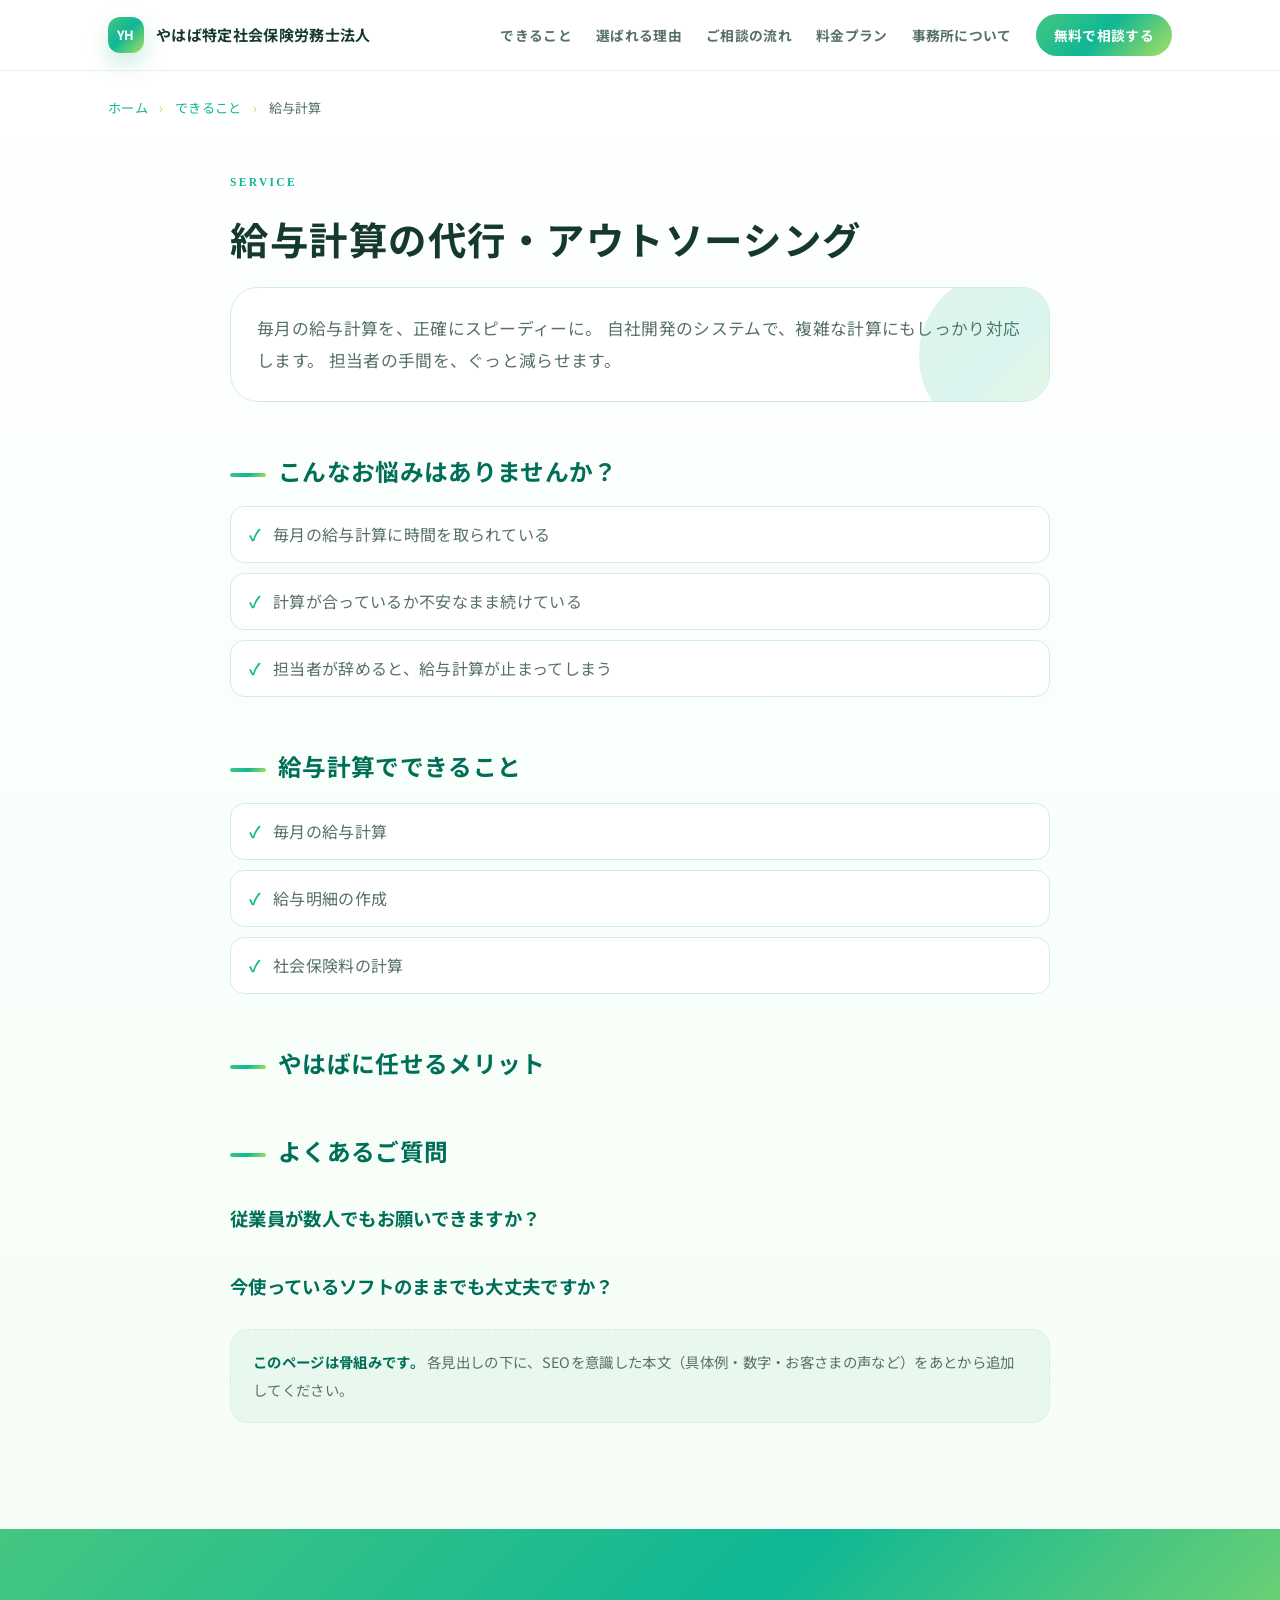
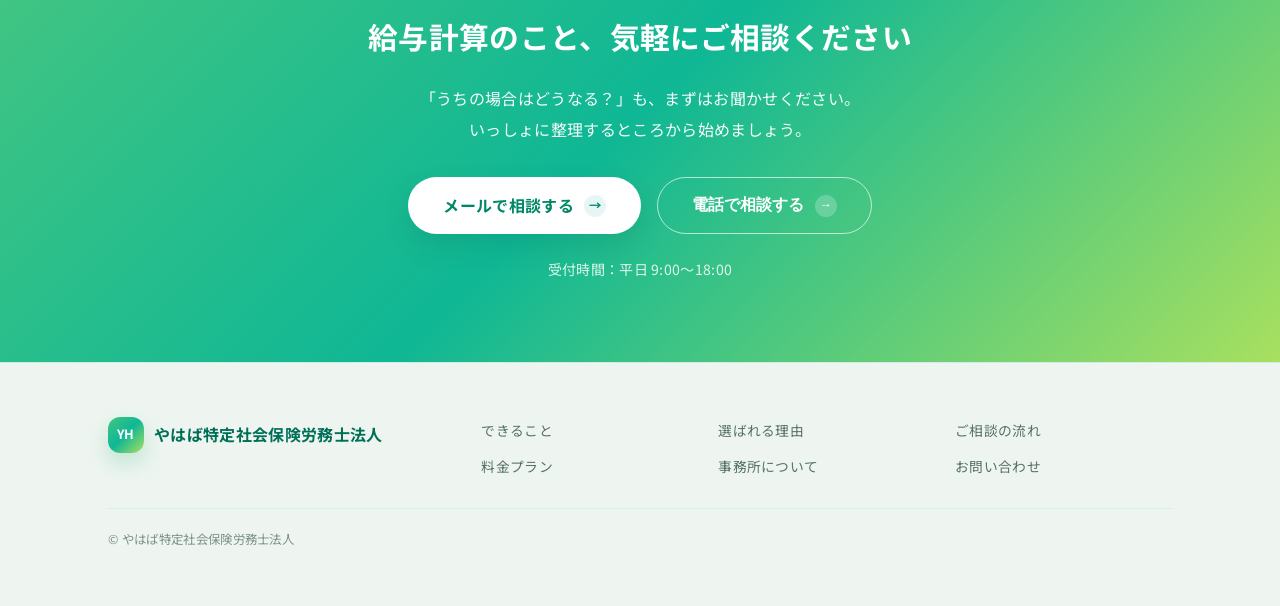
==== payroll.html @ 400c104e "Add files via upload" ====
<!DOCTYPE html>
<html lang="ja">
<head>
<meta charset="UTF-8">
<meta name="viewport" content="width=device-width, initial-scale=1.0">
<title>給与計算の代行・アウトソーシング｜やはば特定社会保険労務士法人</title>
<meta name="description" content="毎月の給与計算を、正確にスピーディーに代行します。自社開発システムで複雑な計算にも対応。岩手県矢巾町の社労士法人が、担当者の負担を軽くします。">
<link rel="preconnect" href="https://fonts.googleapis.com">
<link rel="preconnect" href="https://fonts.gstatic.com" crossorigin>
<link href="https://fonts.googleapis.com/css2?family=Noto+Sans+JP:wght@400;500;700&display=swap" rel="stylesheet">
<link rel="stylesheet" href="style.css">
</head>
<body>

<!-- ヘッダー（共通） -->
<header class="header" id="top">
  <div class="container header__inner">
    <a href="index.html" class="logo">
      <span class="logo__mark">YH</span>
      <span class="logo__text">やはば特定社会保険労務士法人</span>
    </a>
    <nav class="nav" id="nav">
      <a href="index.html#services">できること</a>
      <a href="index.html#reasons">選ばれる理由</a>
      <a href="index.html#flow">ご相談の流れ</a>
      <a href="index.html#plans">料金プラン</a>
      <a href="index.html#about">事務所について</a>
      <a href="index.html#contact" class="nav__cta">無料で相談する</a>
    </nav>
    <button class="nav__toggle" id="navToggle" aria-label="メニューを開く" aria-expanded="false">
      <span></span><span></span><span></span>
    </button>
  </div>
</header>

<main>
  <div class="container">
    <!-- パンくず -->
    <nav class="breadcrumb" aria-label="パンくずリスト">
      <a href="index.html">ホーム</a>
      <span class="breadcrumb__sep" aria-hidden="true">›</span>
      <a href="index.html#services">できること</a>
      <span class="breadcrumb__sep" aria-hidden="true">›</span>
      給与計算
    </nav>

    <!-- 記事本文 -->
    <article class="article">
      <p class="article__eyebrow">Service</p>
      <h1 class="article__title">給与計算の代行・アウトソーシング</h1>
      <p class="article__lead">
        毎月の給与計算を、正確にスピーディーに。
        自社開発のシステムで、複雑な計算にもしっかり対応します。
        担当者の手間を、ぐっと減らせます。
      </p>

      <!-- ▼▼▼ ここから本文（あとで内容を差し替え） ▼▼▼ -->

      <h2>こんなお悩みはありませんか？</h2>
      <ul class="article__list">
        <li>毎月の給与計算に時間を取られている</li>
        <li>計算が合っているか不安なまま続けている</li>
        <li>担当者が辞めると、給与計算が止まってしまう</li>
      </ul>
      <p>
        <!-- 上記の悩みに共感し、解決の方向性を一言で示す文章を入れる -->
      </p>

      <h2>給与計算でできること</h2>
      <p>
        <!-- 提供する具体的な業務内容を、初心者にも伝わる言葉で書く -->
      </p>
      <ul class="article__list">
        <li>毎月の給与計算</li>
        <li>給与明細の作成</li>
        <li>社会保険料の計算</li>
      </ul>

      <h2>やはばに任せるメリット</h2>
      <p>
        <!-- スピード・正確さ・負担軽減など、選ばれる理由を書く -->
      </p>

      <h2>よくあるご質問</h2>
      <h3>従業員が数人でもお願いできますか？</h3>
      <p><!-- 回答を入れる --></p>
      <h3>今使っているソフトのままでも大丈夫ですか？</h3>
      <p><!-- 回答を入れる --></p>

      <p class="placeholder">
        <strong>このページは骨組みです。</strong>
        各見出しの下に、SEOを意識した本文（具体例・数字・お客さまの声など）をあとから追加してください。
      </p>

      <!-- ▲▲▲ ここまで本文 ▲▲▲ -->
    </article>
  </div>

  <!-- お問い合わせ（共通CTA） -->
  <section class="cta" id="contact">
    <div class="container cta__inner">
      <h2 class="cta__title">給与計算のこと、気軽にご相談ください</h2>
      <p class="cta__text">
        「うちの場合はどうなる？」も、まずはお聞かせください。<br>
        いっしょに整理するところから始めましょう。
      </p>
      <div class="cta__actions">
        <a href="mailto:info@example.com" class="btn btn--white btn--lg">メールで相談する</a>
        <button type="button" class="btn btn--outline btn--lg phone-modal-open">電話で相談する</button>
      </div>
      <p class="cta__note">受付時間：平日 9:00〜18:00</p>
    </div>
  </section>
</main>

<!-- フッター（共通） -->
<footer class="footer">
  <div class="container footer__inner">
    <div class="footer__brand">
      <span class="logo__mark">YH</span>
      <span>やはば特定社会保険労務士法人</span>
    </div>
    <nav class="footer__nav">
      <a href="index.html#services">できること</a>
      <a href="index.html#reasons">選ばれる理由</a>
      <a href="index.html#flow">ご相談の流れ</a>
      <a href="index.html#plans">料金プラン</a>
      <a href="index.html#about">事務所について</a>
      <a href="index.html#contact">お問い合わせ</a>
    </nav>
    <p class="footer__copy">&copy; やはば特定社会保険労務士法人</p>
  </div>
</footer>


<!-- 電話番号ポップアップ -->
<div class="phone-modal" id="phoneModal" aria-hidden="true">
  <div class="phone-modal__overlay" data-phone-close></div>
  <div class="phone-modal__dialog" role="dialog" aria-modal="true" aria-labelledby="phoneModalTitle">
    <button type="button" class="phone-modal__close" aria-label="閉じる" data-phone-close>×</button>
    <p class="phone-modal__eyebrow">お電話でのご相談</p>
    <h2 class="phone-modal__title" id="phoneModalTitle">やはば特定社会保険労務士法人</h2>
    <a class="phone-modal__number" href="tel:0196133228">019-613-3228</a>
    <p class="phone-modal__note">スマートフォンでは番号をタップすると発信できます。<br>受付時間：平日 9:00〜18:00</p>
  </div>
</div>

<script src="script.js"></script>
</body>
</html>
---- style.css ----
/* ===== ブランド変数：JTI風の余白・透明感・グリーン基調 ===== */
:root{
  --bg:#fbefb; /* 明るい白緑 */
  --paper:#ffffff;
  --main:#12a96f; /* 添付ロゴ寄せ：明るいグリーン */
  --main-dark:#087a59; /* 暗くなりすぎない深緑 */
  --main-soft:#e9f8ef;
  --accent:#8fd66a; /* 黄みのあるライム寄り */
  --accent-2:#caecc2;
  --sub:#f2fbf1;
  --line:#d9efdf;
  --text:#16392f;
  --text-sub:#567166;
  --white:#ffffff;
  --radius:18px;
  --radius-lg:26px;
  --shadow:0 18px 50px rgba(18,169,111,.13);
  --maxw:1120px;
}

*{box-sizing:border-box;}
html{scroll-behavior:smooth;}
body{
  margin:0;
  font-family:"Noto Sans JP",-apple-system,BlinkMacSystemFont,"Segoe UI",sans-serif;
  color:var(--text);
  background:var(--bg);
  line-height:1.95;
  letter-spacing:.02em;
  -webkit-font-smoothing:antialiased;
}
img{max-width:100%;display:block;}
a{color:inherit;text-decoration:none;}
h1,h2,h3,p,dl,dd{margin:0;}
ul,ol{margin:0;padding:0;list-style:none;}

.container{width:100%;max-width:var(--maxw);margin-inline:auto;padding-inline:28px;}

/* ===== ボタン ===== */
.btn{
  display:inline-flex;align-items:center;justify-content:center;gap:.65em;
  padding:13px 26px;border-radius:999px;font-weight:700;font-size:.95rem;
  transition:transform .18s ease, box-shadow .2s ease, background .2s ease, border-color .2s ease;
  white-space:nowrap;line-height:1.4;
}
.btn--lg{padding:16px 34px;font-size:1rem;}
.btn--primary{background:linear-gradient(135deg,#62c56f 0%,#12a96f 52%,#8fd66a 100%);color:var(--white);box-shadow:0 12px 28px rgba(18,169,111,.24);}
.btn--primary:hover{background:linear-gradient(135deg,#52bc68 0%,#0b9864 58%,#7ccb5c 100%);transform:translateY(-2px);}
.btn--ghost{background:var(--white);color:var(--main);border:1px solid var(--line);}
.btn--ghost:hover{background:var(--main-soft);border-color:var(--accent-2);}
.btn--outline{background:transparent;color:var(--white);border:1px solid rgba(255,255,255,.65);}
.btn--outline:hover{background:rgba(255,255,255,.13);}
.btn::after{content:"→";display:grid;place-items:center;flex:none;width:22px;height:22px;border-radius:50%;font-size:.78rem;line-height:1;transition:transform .2s ease;}
.btn--primary::after{background:var(--white);color:var(--main);}
.btn--ghost::after{background:var(--main-soft);color:var(--main);}
.btn--outline::after{background:rgba(255,255,255,.22);color:var(--white);}
.btn:hover::after{transform:translateX(3px);}

/* ===== ヘッダー ===== */
.header{position:sticky;top:0;z-index:50;background:rgba(251,254,251,.84);backdrop-filter:blur(16px);border-bottom:1px solid rgba(0,122,77,.09);transition:background .3s ease, box-shadow .3s ease;}
.header.is-scrolled{background:rgba(251,254,251,.97);box-shadow:0 8px 28px rgba(18,169,111,.09);}
.header__inner{display:flex;align-items:center;justify-content:space-between;height:70px;}
.logo{display:flex;align-items:center;gap:12px;font-weight:700;min-width:0;}
.logo__mark{display:grid;place-items:center;width:36px;height:36px;border-radius:12px;background:linear-gradient(135deg,#6cc56f 0%,#12a96f 55%,#8fd66a 100%);color:var(--white);font-size:.8rem;letter-spacing:.06em;box-shadow:0 10px 22px rgba(18,169,111,.22);}
.logo__text{font-size:.94rem;white-space:nowrap;}
.nav{display:flex;align-items:center;gap:24px;}
.nav a{font-size:.86rem;font-weight:700;color:var(--text-sub);transition:color .2s;}
.nav a:hover{color:var(--main);}
.nav__cta{background:linear-gradient(135deg,#62c56f 0%,#12a96f 58%,#8fd66a 100%);color:var(--white)!important;padding:8px 18px;border-radius:999px;}
.nav__toggle{display:none;flex-direction:column;gap:5px;background:none;border:none;cursor:pointer;padding:8px;}
.nav__toggle span{display:block;width:24px;height:2px;background:var(--main);transition:.3s;}

/* ===== ヒーロー：写真カード＋大きな余白 ===== */
.hero{position:relative;overflow:hidden;background:linear-gradient(180deg,#fbfffb 0%,#f3fbf2 100%);padding:54px 0 88px;}
.hero::before{content:"";position:absolute;inset:auto -10% 26px -10%;height:170px;background:var(--white);transform:rotate(-3deg);transform-origin:center;z-index:0;}
.hero::after{content:"";position:absolute;right:-120px;top:70px;width:420px;height:420px;border-radius:50%;background:radial-gradient(circle,rgba(143,214,106,.24),rgba(18,169,111,.06) 55%,transparent 72%);pointer-events:none;}
.hero__curve{position:absolute;inset:0;width:100%;height:100%;z-index:1;opacity:.85;pointer-events:none;}
.hero__inner{position:relative;z-index:2;display:grid;grid-template-columns:.88fr 1.12fr;gap:54px;align-items:center;}
.hero__body{padding-top:10px;}
.hero__lead{display:inline-flex;align-items:center;gap:10px;color:var(--main);font-weight:700;font-size:.86rem;letter-spacing:.08em;margin-bottom:18px;}
.hero__lead::before{content:"";width:34px;height:1px;background:var(--accent);}
.hero__title{font-size:clamp(2rem,4vw,3.35rem);font-weight:700;line-height:1.35;letter-spacing:.03em;margin-bottom:24px;color:var(--text);}
.hero__text{color:var(--text-sub);font-size:1.02rem;margin-bottom:30px;}
.hero__actions{display:flex;flex-wrap:wrap;gap:14px;margin-bottom:24px;}
.hero__points{display:flex;flex-wrap:wrap;gap:10px 18px;}
.hero__points li{position:relative;padding:7px 12px 7px 32px;border:1px solid var(--line);border-radius:999px;background:rgba(255,255,255,.72);font-size:.84rem;color:var(--text-sub);}
.hero__points li::before{content:"✓";position:absolute;left:13px;color:var(--main);font-weight:700;}
.hero__visual{position:relative;min-height:455px;}
.hero__photo{position:absolute;overflow:hidden;background:var(--sub);box-shadow:var(--shadow);border:1px solid rgba(255,255,255,.8);}
.hero__photo img{width:100%;height:100%;object-fit:cover;filter:saturate(1.08) contrast(1.01) brightness(1.04);}
.hero__photo--large{left:0;top:0;width:69%;height:305px;border-radius:28px;}
.hero__photo--small{right:0;top:34px;width:38%;height:245px;border-radius:18px;}
.hero__photo--thin{right:8%;bottom:0;width:58%;height:160px;border-radius:18px;}
.hero__bigword{position:absolute;left:14%;bottom:92px;color:var(--main);font-size:clamp(2.2rem,5vw,4.8rem);font-weight:500;letter-spacing:.14em;opacity:.78;line-height:1;}

/* ===== 帯 ===== */
.band{background:var(--white);padding:46px 0;text-align:left;border-top:1px solid var(--line);border-bottom:1px solid var(--line);}
.band__text{max-width:820px;margin-inline:auto;color:var(--main-dark);font-size:1.16rem;font-weight:700;line-height:2.05;}

/* ===== セクション共通 ===== */
.section{padding:86px 0;background:var(--bg);}
.section--alt{background:var(--sub);}
.section__head{max-width:760px;margin:0 0 46px;}
.section__head{text-align:left;}
.section__eyebrow{display:block;color:var(--main);font-weight:700;font-size:.72rem;letter-spacing:.2em;text-transform:uppercase;margin-bottom:9px;font-family:Georgia,serif;}
.section__eyebrow::before{content:none;}
.section__title{font-size:clamp(1.65rem,2.8vw,2.35rem);font-weight:700;line-height:1.45;letter-spacing:.04em;margin-bottom:12px;}
.section__desc{color:var(--text-sub);}

/* ===== カード ===== */
.cards{display:grid;grid-template-columns:repeat(3,1fr);gap:24px;}
.card{position:relative;display:flex;flex-direction:column;min-height:330px;background:var(--white);border-radius:var(--radius);padding:30px 26px 28px;box-shadow:none;border:1px solid var(--line);overflow:hidden;transition:transform .2s ease, box-shadow .2s ease, border-color .2s ease;}
.card::before{content:"";position:absolute;left:0;right:0;top:0;height:7px;background:linear-gradient(90deg,#12a96f 0%,#62c56f 55%,#8fd66a 100%);}
.card:hover{transform:translateY(-6px);box-shadow:var(--shadow);border-color:var(--accent-2);}
.card__ico{display:grid;place-items:center;width:54px;height:54px;background:var(--main-soft);border-radius:16px;font-size:1.55rem;margin-bottom:20px;}
.card__title{font-size:1.22rem;font-weight:700;margin-bottom:12px;color:var(--main-dark);}
.card__text{color:var(--text-sub);font-size:.94rem;line-height:1.9;}
.card__more{display:inline-flex;align-items:center;gap:.35em;margin-top:auto;padding-top:22px;color:var(--main);font-weight:700;font-size:.9rem;}
.card:hover .card__more{gap:.7em;}

/* ===== 選ばれる理由 ===== */
.reasons{display:grid;grid-template-columns:repeat(3,1fr);gap:18px;}
.reason{position:relative;background:var(--white);border-radius:16px;padding:28px 24px;border:1px solid var(--line);transition:background .25s ease, color .25s ease, transform .2s ease;}
.reason:hover{background:var(--main);transform:translateY(-5px);}
.reason__num{display:block;color:var(--accent);font-weight:700;font-size:.82rem;letter-spacing:.16em;margin-bottom:14px;}
.reason__title{font-size:1.12rem;font-weight:700;margin-bottom:10px;color:var(--main-dark);}
.reason__text{color:var(--text-sub);font-size:.92rem;line-height:1.85;}
.reason:hover .reason__num,.reason:hover .reason__title{color:var(--white);}
.reason:hover .reason__text{color:rgba(255,255,255,.92);}

/* ===== 流れ ===== */
.flow{display:grid;grid-template-columns:repeat(3,1fr);gap:22px;counter-reset:step;}
.flow__step{position:relative;background:var(--white);border-radius:var(--radius);padding:34px 26px 30px;border:1px solid var(--line);}
.flow__step:not(:last-child)::after{content:"";position:absolute;right:-16px;top:50%;width:28px;height:1px;background:var(--accent-2);}
.flow__num{display:grid;place-items:center;width:46px;height:46px;margin:0 0 18px;background:linear-gradient(135deg,#62c56f 0%,#12a96f 58%,#8fd66a 100%);color:var(--white);border-radius:50%;font-size:1.15rem;font-weight:700;}
.flow__title{font-size:1.12rem;font-weight:700;margin-bottom:10px;}
.flow__text{color:var(--text-sub);font-size:.92rem;}

/* ===== 料金 ===== */
.plans{display:grid;grid-template-columns:repeat(3,1fr);gap:24px;align-items:stretch;}
.plan{position:relative;display:flex;flex-direction:column;background:var(--white);border-radius:var(--radius-lg);padding:34px 28px;border:1px solid var(--line);box-shadow:none;}
.plan--featured{border:2px solid var(--main);box-shadow:var(--shadow);}
.plan__badge{position:absolute;top:18px;right:22px;background:linear-gradient(135deg,#62c56f 0%,#12a96f 58%,#8fd66a 100%);color:var(--white);font-size:.78rem;font-weight:700;padding:4px 14px;border-radius:999px;}
.plan__name{font-size:1.22rem;font-weight:700;color:var(--main-dark);margin-bottom:8px;padding-right:54px;}
.plan__for{color:var(--text-sub);font-size:.88rem;margin-bottom:18px;min-height:2.8em;}
.plan__price{font-size:1.42rem;font-weight:700;color:var(--main);padding-bottom:18px;margin-bottom:18px;border-bottom:1px solid var(--line);}
.plan__from{font-size:.84rem;font-weight:500;color:var(--text-sub);margin-right:8px;}
.plan__list{display:flex;flex-direction:column;gap:9px;margin-bottom:26px;flex-grow:1;}
.plan__list li{position:relative;padding-left:24px;font-size:.92rem;color:var(--text-sub);}
.plan__list li::before{content:"✓";position:absolute;left:0;top:0;color:var(--main);font-weight:700;}
.plan__btn{width:100%;}
.plans__note{text-align:left;color:var(--text-sub);font-size:.88rem;margin-top:28px;}

/* ===== About ===== */
.about{display:grid;grid-template-columns:.92fr 1.08fr;gap:50px;align-items:start;}
.about__text{color:var(--text-sub);margin-bottom:18px;}
.about .section__title{text-align:left;margin-top:6px;}
.info{background:var(--white);border-radius:var(--radius-lg);padding:10px 28px;border:1px solid var(--line);}
.info__row{display:flex;gap:18px;padding:17px 0;border-bottom:1px solid var(--line);}
.info__row:last-child{border-bottom:none;}
.info__row dt{flex:0 0 92px;font-weight:700;color:var(--main-dark);font-size:.9rem;}
.info__row dd{color:var(--text-sub);font-size:.93rem;}
.office-gallery{position:relative;margin-top:52px;width:100%;aspect-ratio:16/6;border-radius:var(--radius-lg);overflow:hidden;border:1px solid var(--line);box-shadow:var(--shadow);background:var(--sub);}
.office-gallery__slide{position:absolute;inset:0;margin:0;opacity:0;animation:officeFade 18s infinite;}
.office-gallery__slide img{width:100%;height:100%;object-fit:cover;display:block;}
.office-gallery__slide:nth-child(1){animation-delay:0s;}
.office-gallery__slide:nth-child(2){animation-delay:6s;}
.office-gallery__slide:nth-child(3){animation-delay:12s;}
@keyframes officeFade{0%{opacity:0;}4%{opacity:1;}30%{opacity:1;}36%{opacity:0;}100%{opacity:0;}}
.office-gallery__note{position:absolute;right:14px;bottom:12px;z-index:2;background:rgba(24,53,42,.55);color:#fff;font-size:.75rem;padding:5px 12px;border-radius:999px;}
@media (prefers-reduced-motion: reduce){.office-gallery__slide{animation:none;}.office-gallery__slide:nth-child(1){opacity:1;}}

/* ===== 代表挨拶 ===== */
.greeting{display:grid;grid-template-columns:280px 1fr;gap:48px;align-items:start;}
.greeting__person{text-align:center;background:var(--white);border-radius:var(--radius-lg);padding:34px 24px;border:1px solid var(--line);position:sticky;top:96px;}
.greeting__photo{display:grid;place-items:center;width:120px;height:120px;margin:0 auto 18px;border-radius:50%;background:var(--main-soft);color:var(--main);font-weight:700;font-size:1.1rem;border:1px solid var(--accent-2);}
.greeting__role{font-size:.84rem;color:var(--text-sub);margin-bottom:4px;}
.greeting__name{font-size:1.18rem;font-weight:700;color:var(--main-dark);}
.greeting__body .section__title{text-align:left;margin-bottom:22px;}
.greeting__text{color:var(--text-sub);margin-bottom:16px;}
.greeting__sign{margin-top:24px;font-weight:700;color:var(--main-dark);text-align:right;}

/* ===== CTA / Footer ===== */
.cta{background:linear-gradient(135deg,#62c56f 0%,#12a96f 52%,#8fd66a 100%);color:var(--white);padding:78px 0;text-align:center;}
.cta__title{font-size:1.86rem;font-weight:700;margin-bottom:18px;}
.cta__text{margin-bottom:32px;opacity:.95;}
.cta__actions{display:flex;flex-wrap:wrap;gap:16px;justify-content:center;}
.cta__note{margin-top:22px;font-size:.88rem;opacity:.85;}
.footer{background:#eef5f0;color:var(--text-sub);padding:54px 0;border-top:1px solid var(--line);}
.footer__inner{display:grid;grid-template-columns:1fr 2fr;gap:28px;align-items:start;}
.footer__brand{display:flex;align-items:center;gap:10px;font-weight:700;color:var(--main-dark);}
.footer__nav{display:grid;grid-template-columns:repeat(3,minmax(0,1fr));gap:10px 20px;}
.footer__nav a{font-size:.86rem;color:var(--text-sub);transition:color .2s;}
.footer__nav a:hover{color:var(--main);}
.footer__copy{grid-column:1/-1;font-size:.78rem;opacity:.75;border-top:1px solid var(--line);padding-top:18px;}

/* ===== Quick Access ===== */
.quick-access{position:fixed;right:20px;top:120px;z-index:45;display:flex;flex-direction:column;align-items:center;gap:10px;}
.quick-access__label{writing-mode:vertical-rl;font-family:Georgia,serif;color:var(--main);font-size:.75rem;letter-spacing:.06em;background:rgba(255,255,255,.78);border:1px solid var(--line);border-radius:999px;padding:12px 6px;}
.quick-access a{display:grid;place-items:center;width:54px;height:54px;border-radius:50%;background:linear-gradient(135deg,#62c56f 0%,#12a96f 58%,#8fd66a 100%);color:var(--white);font-size:.74rem;font-weight:700;box-shadow:0 10px 26px rgba(0,122,77,.2);transition:transform .2s ease,background .2s ease;}
.quick-access a:hover{background:var(--main-dark);transform:translateY(-3px);}
.floating-cta{position:fixed;right:22px;bottom:22px;z-index:60;display:inline-flex;align-items:center;gap:.5em;background:linear-gradient(135deg,#62c56f 0%,#12a96f 58%,#8fd66a 100%);color:var(--white);font-weight:700;font-size:.92rem;padding:13px 22px;border-radius:999px;box-shadow:0 10px 30px rgba(0,122,77,.34);transition:transform .2s ease,background .2s ease;}
.floating-cta::before{content:"💬";font-size:1.05em;}
.floating-cta:hover{background:var(--main-dark);transform:translateY(-3px);}

/* ===== 下層ページ ===== */
.breadcrumb{padding:24px 0 0;font-size:.82rem;color:var(--text-sub);}
.breadcrumb a{color:var(--main);}
.breadcrumb a:hover{text-decoration:underline;}
.breadcrumb__sep{margin:0 8px;color:var(--accent);}
.article{max-width:820px;margin-inline:auto;padding:50px 0 88px;}
.article__eyebrow{display:block;color:var(--main);font-weight:700;font-size:.72rem;letter-spacing:.2em;text-transform:uppercase;margin-bottom:10px;font-family:Georgia,serif;}
.article__eyebrow::before{content:none;}
.article__title{font-size:clamp(1.8rem,3vw,2.55rem);font-weight:700;line-height:1.45;margin-bottom:20px;letter-spacing:.04em;}
.article__lead{color:var(--text-sub);font-size:1.05rem;margin-bottom:8px;background:var(--white);border:1px solid var(--line);border-radius:var(--radius-lg);padding:24px 26px;}
.article h2{font-size:1.48rem;font-weight:700;color:var(--main-dark);line-height:1.5;margin:52px 0 16px;padding-left:16px;border-left:4px solid var(--main);}
.article h3{font-size:1.15rem;font-weight:700;color:var(--main-dark);margin:32px 0 12px;}
.article p{margin-bottom:18px;}
.article__list{display:flex;flex-direction:column;gap:10px;margin:0 0 18px;}
.article__list li{position:relative;padding:12px 16px 12px 42px;color:var(--text-sub);background:var(--white);border:1px solid var(--line);border-radius:14px;}
.article__list li::before{content:"✓";position:absolute;left:18px;top:12px;color:var(--main);font-weight:700;}
.placeholder{background:var(--main-soft);border:1px dashed var(--accent-2);border-radius:var(--radius);padding:18px 22px;margin:24px 0;color:var(--text-sub);font-size:.9rem;}
.placeholder strong{color:var(--main-dark);}

@media (max-width:980px){
  .nav{gap:18px;}.nav a{font-size:.82rem;}
  .hero__inner{grid-template-columns:1fr;gap:36px;}
  .hero__visual{min-height:390px;max-width:680px;width:100%;margin-inline:auto;}
  .cards,.reasons,.flow{grid-template-columns:repeat(2,1fr);}
  .plans{grid-template-columns:1fr;max-width:520px;}
  .plan__for{min-height:0;}
  .about{grid-template-columns:1fr;}
  .greeting{grid-template-columns:1fr;gap:32px;}
  .greeting__person{position:static;max-width:280px;margin-inline:auto;}
  .quick-access{display:none;}
  .footer__inner{grid-template-columns:1fr;}
}

@media (max-width:900px){
  .nav{position:fixed;top:70px;left:0;right:0;flex-direction:column;gap:0;align-items:stretch;background:var(--bg);border-bottom:1px solid var(--line);box-shadow:0 12px 24px rgba(0,92,60,.1);max-height:0;overflow:hidden;transition:max-height .3s ease;}
  .nav.is-open{max-height:480px;}
  .nav a{width:100%;padding:15px 24px;border-top:1px solid var(--line);}
  .nav__cta{margin:14px 24px;text-align:center;}
  .nav__toggle{display:flex;}
  .nav__toggle.is-open span:nth-child(1){transform:translateY(7px) rotate(45deg);}
  .nav__toggle.is-open span:nth-child(2){opacity:0;}
  .nav__toggle.is-open span:nth-child(3){transform:translateY(-7px) rotate(-45deg);}
}

@media (max-width:640px){
  .container{padding-inline:20px;}.logo__text{display:none;}
  .hero{padding:42px 0 62px;}.hero::before{height:120px;bottom:10px;}
  .hero__visual{min-height:300px;}.hero__photo--large{width:78%;height:205px;border-radius:22px;}.hero__photo--small{width:43%;height:155px;top:28px;}.hero__photo--thin{width:66%;height:115px;}.hero__bigword{bottom:68px;font-size:2.1rem;}
  .section{padding:58px 0;}.cards,.reasons,.flow{grid-template-columns:1fr;}.flow__step:not(:last-child)::after{display:none;}
  .btn{width:100%;}.hero__actions,.cta__actions{flex-direction:column;}.hero__points{flex-direction:column;align-items:flex-start;gap:8px;}
  .info__row{flex-direction:column;gap:4px;}.info__row dt{flex-basis:auto;}
  .office-gallery{aspect-ratio:16/10;}.footer__nav{grid-template-columns:1fr 1fr;}
  .floating-cta{right:14px;bottom:14px;padding:12px 18px;font-size:.84rem;}
}

/* ===== 仕上げアニメーション：静的サイトのまま上品に動かす ===== */
@keyframes softFadeUp{
  from{opacity:0;transform:translateY(24px);filter:blur(6px);}
  to{opacity:1;transform:translateY(0);filter:blur(0);}
}
@keyframes softFadeRight{
  from{opacity:0;transform:translateX(-22px);filter:blur(5px);}
  to{opacity:1;transform:translateX(0);filter:blur(0);}
}
@keyframes photoFloat{
  0%,100%{transform:translateY(0) scale(1);}
  50%{transform:translateY(-10px) scale(1.012);}
}
@keyframes photoZoom{
  0%,100%{transform:scale(1);}
  50%{transform:scale(1.045);}
}
@keyframes lineDraw{
  from{stroke-dashoffset:1800;}
  to{stroke-dashoffset:0;}
}
@keyframes pulseGlow{
  0%,100%{box-shadow:0 10px 26px rgba(0,122,77,.20);}
  50%{box-shadow:0 14px 34px rgba(0,122,77,.34);}
}
@keyframes arrowNudge{
  0%,100%{transform:translateX(0);}
  50%{transform:translateX(4px);}
}

/* 初回表示：ヒーローを作り込んだ印象に */
.hero__lead{animation:softFadeRight .75s ease both .08s;}
.hero__title{animation:softFadeUp .8s ease both .18s;}
.hero__text{animation:softFadeUp .8s ease both .30s;}
.hero__actions{animation:softFadeUp .8s ease both .42s;}
.hero__points{animation:softFadeUp .8s ease both .54s;}
.hero__bigword{animation:softFadeUp .9s ease both .38s;}
.hero__curve path{stroke-dasharray:1800;stroke-dashoffset:1800;animation:lineDraw 1.8s cubic-bezier(.22,1,.36,1) both .35s;}
.hero__photo{will-change:transform;}
.hero__photo--large{animation:softFadeUp .9s ease both .16s, photoFloat 8s ease-in-out infinite 1.2s;}
.hero__photo--small{animation:softFadeUp .9s ease both .34s, photoFloat 9s ease-in-out infinite 1.6s;}
.hero__photo--thin{animation:softFadeUp .9s ease both .52s, photoFloat 10s ease-in-out infinite 1.8s;}
.hero__photo img{animation:photoZoom 14s ease-in-out infinite;will-change:transform;}

/* スクロール表示 */
.js-enabled .js-reveal{opacity:0;transform:translateY(28px);filter:blur(6px);transition:opacity .75s ease,transform .75s ease,filter .75s ease;will-change:opacity,transform,filter;}
.js-enabled .js-reveal.is-visible{opacity:1;transform:translateY(0);filter:blur(0);}
.js-enabled .js-reveal[data-reveal="left"]{transform:translateX(-28px);}
.js-enabled .js-reveal[data-reveal="right"]{transform:translateX(28px);}
.js-enabled .js-reveal[data-reveal="left"].is-visible,
.js-enabled .js-reveal[data-reveal="right"].is-visible{transform:translateX(0);}
.js-enabled .js-reveal[data-reveal="scale"]{transform:translateY(18px) scale(.96);}
.js-enabled .js-reveal[data-reveal="scale"].is-visible{transform:translateY(0) scale(1);}

/* カード群は順番に出す */
.js-enabled .cards .card:nth-child(1),
.js-enabled .reasons .reason:nth-child(1),
.js-enabled .flow .flow__step:nth-child(1),
.js-enabled .plans .plan:nth-child(1){transition-delay:.04s;}
.js-enabled .cards .card:nth-child(2),
.js-enabled .reasons .reason:nth-child(2),
.js-enabled .flow .flow__step:nth-child(2),
.js-enabled .plans .plan:nth-child(2){transition-delay:.12s;}
.js-enabled .cards .card:nth-child(3),
.js-enabled .reasons .reason:nth-child(3),
.js-enabled .flow .flow__step:nth-child(3),
.js-enabled .plans .plan:nth-child(3){transition-delay:.20s;}
.js-enabled .reasons .reason:nth-child(4){transition-delay:.08s;}
.js-enabled .reasons .reason:nth-child(5){transition-delay:.16s;}
.js-enabled .reasons .reason:nth-child(6){transition-delay:.24s;}

/* ホバーの質感を少し上げる */
.card,.plan,.reason,.flow__step,.info,.greeting__person,.article__lead,.article__list li{transition:transform .22s ease,box-shadow .22s ease,border-color .22s ease,background .22s ease,color .22s ease;}
.plan:hover,.flow__step:hover,.article__list li:hover{transform:translateY(-4px);box-shadow:var(--shadow);border-color:var(--accent-2);}
.info:hover,.greeting__person:hover{box-shadow:var(--shadow);}
.btn:hover::after,.card:hover .card__more span{animation:arrowNudge .55s ease both;}
.quick-access a{animation:pulseGlow 3.8s ease-in-out infinite;}
.floating-cta{animation:pulseGlow 4.2s ease-in-out infinite;}

/* スライドショーも少しリッチに */
.office-gallery__slide img{animation:officeImageZoom 18s ease-in-out infinite;}
@keyframes officeImageZoom{
  0%{transform:scale(1);}
  30%{transform:scale(1.055);}
  36%{transform:scale(1.055);}
  100%{transform:scale(1);}
}

/* 下層ページの読み始めにも動きを付ける */
.breadcrumb{animation:softFadeRight .65s ease both .06s;}
.article__eyebrow{animation:softFadeRight .65s ease both .12s;}
.article__title{animation:softFadeUp .75s ease both .20s;}
.article__lead{animation:softFadeUp .75s ease both .32s;}

/* 動きを減らす設定の人には停止 */
@media (prefers-reduced-motion: reduce){
  *,*::before,*::after{animation-duration:.01ms!important;animation-iteration-count:1!important;scroll-behavior:auto!important;transition-duration:.01ms!important;}
  .js-enabled .js-reveal{opacity:1!important;transform:none!important;filter:none!important;}
}

/* =========================================================
   追加改善版：実写写真・明るいグリーン・上品な動き
   ========================================================= */
:root{
  --bg:#fbfffb;
  --brand-grad:linear-gradient(135deg,#31c879 0%,#0fb486 48%,#9be15d 100%);
  --brand-grad-soft:linear-gradient(135deg,rgba(49,200,121,.18) 0%,rgba(15,180,134,.16) 48%,rgba(155,225,93,.22) 100%);
  --main:#0fb486;
  --main-dark:#006f58;
  --accent:#9be15d;
  --accent-2:#b7efd7;
  --line:#cceadd;
  --shadow:0 22px 60px rgba(15,180,134,.16);
}

body{background:linear-gradient(180deg,#ffffff 0%,#f8fffa 42%,#f3fbf2 100%);}

.logo__mark,.nav__cta,.btn--primary,.cta,.quick-access a,.floating-cta,.plan__badge,.flow__num{background:var(--brand-grad)!important;}
.header{background:rgba(255,255,255,.72);backdrop-filter:blur(14px);}
.header.is-scrolled{background:rgba(255,255,255,.94);}

/* トップ：添付動画寄せ。大きなグリーン面から写真が浮き上がる印象 */
.hero{
  min-height:calc(100vh - 70px);
  display:flex;
  align-items:center;
  background:
    radial-gradient(circle at 78% 22%,rgba(155,225,93,.38) 0 9%,transparent 24%),
    radial-gradient(circle at 88% 68%,rgba(15,180,134,.22) 0 8%,transparent 24%),
    linear-gradient(160deg,#ffffff 0%,#f1fff6 38%,#1fc779 38%,#0eb486 100%);
  padding:62px 0 104px;
}
.hero::before{
  content:"";
  position:absolute;
  inset:auto -8% -68px -8%;
  height:210px;
  background:#fff;
  transform:rotate(-3.2deg);
  z-index:0;
}
.hero::after{
  content:"";
  position:absolute;
  right:-110px;
  top:130px;
  width:520px;
  height:520px;
  border-radius:50%;
  background:radial-gradient(circle,rgba(255,255,255,.46),rgba(155,225,93,.16) 42%,transparent 70%);
  animation:breathingBlob 7.5s ease-in-out infinite;
}
.hero__curve{opacity:.92;mix-blend-mode:screen;}
.hero__curve path{stroke:#ffffff;stroke-width:3;}
.hero__inner{grid-template-columns:.9fr 1.1fr;}
.hero__body{position:relative;z-index:3;background:rgba(255,255,255,.78);border:1px solid rgba(255,255,255,.85);border-radius:32px;padding:40px 42px;box-shadow:0 28px 80px rgba(0,111,88,.14);backdrop-filter:blur(12px);}
.hero__lead,.hero__title{color:#004d3e;}
.hero__text{color:#496a60;}
.hero__points li{background:rgba(255,255,255,.78);border-color:rgba(183,239,215,.9);}
.hero__visual{position:relative;min-height:520px;}
.hero__photo{position:absolute;overflow:hidden;background:#fff;box-shadow:0 28px 80px rgba(0,111,88,.22);border:8px solid rgba(255,255,255,.92);margin:0;}
.hero__photo img{width:100%;height:100%;object-fit:cover;filter:saturate(1.06) brightness(1.06) contrast(1.02);}
.hero__photo::after{content:"";position:absolute;inset:0;background:linear-gradient(180deg,transparent 50%,rgba(0,111,88,.12));pointer-events:none;}
.hero__photo--large{left:0;top:20px;width:70%;height:330px;border-radius:34px;}
.hero__photo--small{right:0;top:76px;width:40%;height:245px;border-radius:26px;}
.hero__photo--thin{right:10%;bottom:28px;width:60%;height:168px;border-radius:26px;}
.hero__bigword{position:absolute;left:6%;bottom:8px;color:rgba(255,255,255,.72);font-size:clamp(2.4rem,5.5vw,5.3rem);font-weight:700;letter-spacing:.16em;line-height:1;text-shadow:0 10px 30px rgba(0,111,88,.12);}

/* 画像1：共感セクション。青緑〜ライム背景＋ぼかし円の明滅 */
.band{
  position:relative;
  overflow:hidden;
  background:var(--brand-grad);
  color:#fff;
  padding:72px 0;
  border-top:1px solid rgba(15,180,134,.25);
  border-bottom:1px solid rgba(15,180,134,.25);
}
.band::before,.band::after{
  content:"";
  position:absolute;
  width:360px;
  height:360px;
  border-radius:50%;
  filter:blur(18px);
  background:radial-gradient(circle,rgba(255,255,255,.42),rgba(155,225,93,.18) 44%,transparent 70%);
  animation:breathingBlob 6.8s ease-in-out infinite;
}
.band::before{left:6%;top:-150px;}
.band::after{right:10%;bottom:-190px;animation-delay:2s;}
.band .container{position:relative;z-index:1;}
.band__text{color:#fff;text-shadow:0 8px 24px rgba(0,111,88,.16);}

/* 画像2：サービスカードの背面に実写写真、ホバーで浮き上がり＋写真拡大 */
.cards{gap:28px;}
.card{
  isolation:isolate;
  min-height:390px;
  padding:170px 28px 28px;
  border-radius:26px;
  border:1px solid rgba(204,234,221,.95);
  background:#fff;
  box-shadow:0 14px 44px rgba(15,180,134,.08);
}
.card::before{
  content:"";
  position:absolute;
  inset:0 0 auto 0;
  height:148px;
  background-size:cover;
  background-position:center;
  transform:scale(1);
  transition:transform .75s cubic-bezier(.22,1,.36,1),filter .3s ease;
  z-index:-2;
}
.card::after{
  content:"";
  position:absolute;
  inset:0 0 auto 0;
  height:148px;
  background:linear-gradient(180deg,rgba(0,111,88,.05),rgba(0,111,88,.28));
  z-index:-1;
}
.card--payroll::before{background-image:url("assets/photos/service-pay.png");}
.card--soumu::before{background-image:url("assets/photos/service-backoffice.png");}
.card--roumu::before{background-image:url("assets/photos/service-labor.png");}
.card:hover{transform:translateY(-12px);box-shadow:0 28px 70px rgba(15,180,134,.18);border-color:var(--accent-2);}
.card:hover::before{transform:scale(1.08);filter:saturate(1.12) brightness(1.06);}
.card__ico{
  position:absolute;
  left:26px;
  top:110px;
  width:auto;
  min-width:74px;
  height:42px;
  padding:0 14px;
  border-radius:999px;
  background:rgba(255,255,255,.94);
  color:var(--main-dark);
  font-size:.72rem;
  letter-spacing:.08em;
  font-weight:800;
  box-shadow:0 10px 26px rgba(0,111,88,.12);
}

/* 画像3：理由カードはホバーで青緑〜ライムグラデーション */
.section{position:relative;overflow:hidden;}
.section::after{
  content:"";
  position:absolute;
  left:-5%;right:-5%;top:18px;
  height:64px;
  opacity:.22;
  pointer-events:none;
  background:url("data:image/svg+xml,%3Csvg xmlns='http://www.w3.org/2000/svg' viewBox='0 0 1440 90' preserveAspectRatio='none'%3E%3Cpath d='M0,55 C180,5 330,85 510,35 C720,-20 880,115 1080,45 C1240,-10 1340,20 1440,5' fill='none' stroke='%230fb486' stroke-width='2.4' stroke-linecap='round'/%3E%3C/svg%3E") center/100% 100% no-repeat;
  animation:waveDrift 9s ease-in-out infinite;
}
.reason{border-radius:24px;background:#fff;border:1px solid var(--line);box-shadow:0 12px 34px rgba(15,180,134,.06);}
.reason:hover{background:var(--brand-grad)!important;transform:translateY(-8px);box-shadow:0 26px 64px rgba(15,180,134,.2);}
.reason:hover .reason__num,.reason:hover .reason__title,.reason:hover .reason__text{color:#fff;}

/* 画像4：流れカードは4pxグラデーション枠 */
.flow__step{
  border:4px solid transparent!important;
  background:linear-gradient(#fff,#fff) padding-box,var(--brand-grad) border-box;
  border-radius:26px;
  box-shadow:0 12px 34px rgba(15,180,134,.06);
}
.flow__step:not(:last-child)::after{height:2px;background:linear-gradient(90deg,#0fb486,#9be15d);}
.flow__step:hover{transform:translateY(-8px);box-shadow:0 26px 64px rgba(15,180,134,.18);}

/* 実写感を増やす：代表・事務所 */
.greeting__photo{
  width:168px;height:168px;border-radius:36px;
  background:url("assets/photos/hero-office.jpg") center/cover no-repeat;
  color:transparent;border:6px solid #fff;box-shadow:0 18px 50px rgba(15,180,134,.15);
}
.office-gallery{border-radius:32px;box-shadow:0 24px 70px rgba(15,180,134,.14);}
.office-gallery__slide img{filter:saturate(1.05) brightness(1.05);}

/* 下層ページ：実写背景の見出し感 */
.article__lead{position:relative;overflow:hidden;border-radius:28px;background:#fff;}
.article__lead::after{content:"";position:absolute;right:-40px;bottom:-40px;width:170px;height:170px;border-radius:50%;background:var(--brand-grad-soft);animation:breathingBlob 7s ease-in-out infinite;}
.article h2{border-left:0;padding-left:0;}
.article h2::before{content:"";display:inline-block;width:36px;height:4px;border-radius:999px;background:var(--brand-grad);vertical-align:middle;margin-right:12px;}

@keyframes breathingBlob{
  0%,100%{opacity:.62;transform:scale(1);}
  50%{opacity:1;transform:scale(1.16);}
}
@keyframes waveDrift{
  0%,100%{transform:translateX(0) translateY(0);}
  50%{transform:translateX(38px) translateY(8px);}
}

/* スクロール時は下から上に止まる動きへ統一 */
.js-enabled .js-reveal,
.js-enabled .js-reveal[data-reveal="left"],
.js-enabled .js-reveal[data-reveal="right"],
.js-enabled .js-reveal[data-reveal="scale"]{
  opacity:0;
  transform:translateY(42px) scale(.985);
  filter:blur(7px);
  transition:opacity .82s cubic-bezier(.22,1,.36,1),transform .82s cubic-bezier(.22,1,.36,1),filter .82s ease;
}
.js-enabled .js-reveal.is-visible,
.js-enabled .js-reveal[data-reveal="left"].is-visible,
.js-enabled .js-reveal[data-reveal="right"].is-visible,
.js-enabled .js-reveal[data-reveal="scale"].is-visible{
  opacity:1;
  transform:translateY(0) scale(1);
  filter:blur(0);
}

@media (max-width:980px){
  .hero{min-height:auto;background:linear-gradient(160deg,#ffffff 0%,#f1fff6 42%,#1fc779 42%,#0eb486 100%);}
  .hero__body{padding:32px 28px;}
}
@media (max-width:640px){
  .hero{padding:34px 0 76px;background:linear-gradient(170deg,#fff 0%,#f3fff7 52%,#1fc779 52%,#0eb486 100%);}
  .hero__body{border-radius:24px;padding:26px 22px;}
  .hero__visual{min-height:330px;}
  .hero__photo--large{width:82%;height:210px;}
  .hero__photo--small{width:48%;height:150px;right:0;top:36px;}
  .hero__photo--thin{width:70%;height:118px;right:5%;bottom:28px;}
  .hero__bigword{font-size:2rem;bottom:0;}
  .card{min-height:360px;padding-top:160px;}
}

/* =========================================================
   FINAL REQUEST PATCH：日本人実写写真＋リッチモーション強化
   ========================================================= */
:root{
  --brand-grad:linear-gradient(135deg,#45c681 0%,#0fb795 48%,#a8e05f 100%);
  --brand-grad-soft:linear-gradient(135deg,rgba(69,198,129,.18) 0%,rgba(15,183,149,.15) 48%,rgba(168,224,95,.20) 100%);
  --main:#0fb795;
  --main-dark:#006f58;
  --accent:#a8e05f;
  --accent-2:#c5f2d4;
  --line:#cfeee1;
}

/* 1. トップヒーロー：大きな円形グラデーション＋写真カード切り替え */
.hero{
  overflow:hidden;
  background:
    radial-gradient(circle at 69% 46%,rgba(255,255,255,.62) 0 12%,transparent 23%),
    linear-gradient(160deg,#ffffff 0%,#f2fff8 34%,#3fca82 34%,#0fb795 65%,#a8e05f 100%)!important;
}
.hero::after{
  right:5%;
  top:50%;
  width:min(62vw,740px);
  height:min(62vw,740px);
  transform:translateY(-50%);
  background:radial-gradient(circle,rgba(168,224,95,.88) 0%,rgba(15,183,149,.74) 43%,rgba(69,198,129,.22) 67%,transparent 72%)!important;
  filter:blur(.5px);
  animation:heroCircleGrow 9s cubic-bezier(.22,1,.36,1) infinite!important;
  z-index:0;
}
.hero__inner{position:relative;z-index:2;}
.hero__body{
  animation:heroPanelIn .9s cubic-bezier(.22,1,.36,1) both .08s;
}
.hero__lead{animation:lineUp .72s cubic-bezier(.22,1,.36,1) both .18s!important;}
.hero__title{overflow:hidden;}
.hero__title span{
  display:block;
  opacity:0;
  transform:translateY(32px);
  animation:lineUp .82s cubic-bezier(.22,1,.36,1) both;
}
.hero__title span:nth-child(1){animation-delay:.30s;}
.hero__title span:nth-child(2){animation-delay:.46s;}
.hero__text{animation:lineUp .78s cubic-bezier(.22,1,.36,1) both .62s!important;}
.hero__actions{animation:lineUp .78s cubic-bezier(.22,1,.36,1) both .84s!important;}
.hero__points{animation:lineUp .78s cubic-bezier(.22,1,.36,1) both 1.02s!important;}
.hero__visual::before{
  content:"";
  position:absolute;
  inset:4% -6% 2% 2%;
  border-radius:999px;
  background:radial-gradient(circle,rgba(255,255,255,.55),rgba(168,224,95,.32) 36%,rgba(15,183,149,.20) 60%,transparent 72%);
  filter:blur(12px);
  animation:visualBreath 8s ease-in-out infinite;
  z-index:0;
}
.hero__photo{
  z-index:1;
  border:9px solid rgba(255,255,255,.95);
  box-shadow:0 34px 90px rgba(0,111,88,.28),0 10px 26px rgba(255,255,255,.24) inset;
}
.hero__photo--large{animation:cardFadeZoom 12s ease-in-out infinite 0s, heroPhotoIn .9s cubic-bezier(.22,1,.36,1) both .32s!important;}
.hero__photo--small{animation:cardFadeZoom 12s ease-in-out infinite 3.8s, heroPhotoIn .9s cubic-bezier(.22,1,.36,1) both .54s!important;}
.hero__photo--thin{animation:cardFadeZoom 12s ease-in-out infinite 7.6s, heroPhotoIn .9s cubic-bezier(.22,1,.36,1) both .76s!important;}
.hero__photo img{animation:kenBurns 15s ease-in-out infinite!important;}
.hero__bigword{animation:lineUp .9s cubic-bezier(.22,1,.36,1) both 1.02s!important;}

/* 右の丸アイコンは削除。代わりにSCROLL表示 */
.quick-access{display:none!important;}
.scroll-guide{
  position:fixed;
  right:26px;
  top:50%;
  transform:translateY(-50%);
  z-index:45;
  display:flex;
  flex-direction:column;
  align-items:center;
  gap:12px;
  color:#00735f;
  font-size:.72rem;
  font-weight:800;
  letter-spacing:.18em;
  writing-mode:vertical-rl;
  text-decoration:none;
}
.scroll-guide i{
  display:block;
  width:2px;
  height:72px;
  border-radius:999px;
  background:linear-gradient(180deg,#0fb795,#a8e05f);
  position:relative;
  overflow:hidden;
}
.scroll-guide i::after{
  content:"";
  position:absolute;
  left:0;top:-35%;
  width:100%;height:35%;
  background:#fff;
  box-shadow:0 0 12px rgba(255,255,255,.9);
  animation:scrollLine 1.8s ease-in-out infinite;
}

/* 2. 共感セクション：呼吸するグラデーション背景 */
.band{
  min-height:250px;
  display:flex;
  align-items:center;
  background:linear-gradient(120deg,rgba(69,198,129,.92),rgba(15,183,149,.96) 48%,rgba(168,224,95,.92))!important;
}
.band__text{
  font-size:clamp(1.18rem,2.2vw,1.65rem)!important;
  font-weight:800!important;
  letter-spacing:.04em;
  line-height:2.05!important;
}
.band__text::before,.band__text::after{
  content:"“";
  font-family:Georgia,serif;
  font-size:2.5em;
  line-height:0;
  opacity:.38;
  vertical-align:-.32em;
}
.band__text::after{content:"”";vertical-align:-.48em;}

/* 3. サービスカード：日本人実写写真背景＋ホバー拡大 */
.card--payroll::before{background-image:url("assets/photos/service-pay.png")!important;background-position:center;}
.card--soumu::before{background-image:url("assets/photos/service-backoffice.png")!important;background-position:center;}
.card--roumu::before{background-image:url("assets/photos/service-labor.png")!important;background-position:center;}
.card::before{height:165px!important;filter:saturate(1.04) brightness(.88) blur(.2px);}
.card::after{height:165px!important;background:linear-gradient(180deg,rgba(0,111,88,.12),rgba(0,111,88,.38))!important;}
.card{padding-top:190px!important;overflow:hidden;}
.card:hover::before{transform:scale(1.12)!important;filter:saturate(1.10) brightness(1.02) blur(0);}

/* 4. 選ばれる理由：ホバー時グラデーション＋波形 */
.reason{overflow:hidden;position:relative;}
.reason::after{
  content:"";
  position:absolute;
  inset:auto -20% 16px -20%;
  height:70px;
  opacity:0;
  background:url("data:image/svg+xml,%3Csvg xmlns='http://www.w3.org/2000/svg' viewBox='0 0 800 100' preserveAspectRatio='none'%3E%3Cpath d='M0 60 C130 10 240 95 380 46 C520 0 625 100 800 34' fill='none' stroke='rgba(255,255,255,.6)' stroke-width='4' stroke-linecap='round'/%3E%3C/svg%3E") center/100% 100% no-repeat;
  transform:translateX(-20px);
  transition:opacity .28s ease;
  animation:reasonWave 5s ease-in-out infinite;
  pointer-events:none;
}
.reason:hover::after{opacity:1;}
.reason__num{font-size:2rem!important;line-height:1;}
.reason:hover .reason__num{transform:scale(1.16);}

/* 5. 流れ：4pxグラデーション枠＋波形接続 */
.flow{position:relative;}
.flow::before{
  content:"";
  position:absolute;
  left:9%;right:9%;top:50%;height:84px;
  transform:translateY(-50%);
  background:url("data:image/svg+xml,%3Csvg xmlns='http://www.w3.org/2000/svg' viewBox='0 0 1000 120' preserveAspectRatio='none'%3E%3Cpath d='M0 62 C125 18 230 102 350 58 C485 10 575 108 710 58 C835 13 910 78 1000 48' fill='none' stroke='%230fb795' stroke-width='4' stroke-linecap='round' stroke-dasharray='14 18'/%3E%3C/svg%3E") center/100% 100% no-repeat;
  opacity:.28;
  animation:flowWave 7.2s ease-in-out infinite;
  pointer-events:none;
}
.flow__step{position:relative;z-index:1;}
.flow__step:not(:last-child)::after{display:none!important;}
.flow__step{border:4px solid transparent!important;background:linear-gradient(#fff,#fff) padding-box,var(--brand-grad) border-box!important;}

/* 既存フローティングは少し控えめに */
.floating-cta{right:24px;bottom:24px;}

@keyframes heroCircleGrow{
  0%,100%{opacity:.82;transform:translateY(-50%) scale(.92);}
  48%{opacity:1;transform:translateY(-50%) scale(1.08);}
}
@keyframes visualBreath{
  0%,100%{opacity:.55;transform:scale(.94) translateY(0);}
  50%{opacity:1;transform:scale(1.06) translateY(-10px);}
}
@keyframes lineUp{
  from{opacity:0;transform:translateY(30px);filter:blur(8px);}
  to{opacity:1;transform:translateY(0);filter:blur(0);}
}
@keyframes heroPanelIn{
  from{opacity:0;transform:translateY(28px) scale(.98);filter:blur(10px);}
  to{opacity:1;transform:translateY(0) scale(1);filter:blur(0);}
}
@keyframes heroPhotoIn{
  from{opacity:0;transform:translateY(44px) scale(.94) rotate(-1deg);filter:blur(10px);}
  to{opacity:1;transform:translateY(0) scale(1) rotate(0);filter:blur(0);}
}
@keyframes cardFadeZoom{
  0%,8%{opacity:.45;filter:saturate(.96) brightness(.92);}
  18%,42%{opacity:1;filter:saturate(1.08) brightness(1.06);}
  55%,100%{opacity:.58;filter:saturate(.98) brightness(.96);}
}
@keyframes kenBurns{
  0%,100%{transform:scale(1.02) translate(0,0);}
  50%{transform:scale(1.10) translate(-1.5%,1.2%);}
}
@keyframes scrollLine{
  0%{top:-35%;opacity:0;}
  25%{opacity:1;}
  100%{top:105%;opacity:0;}
}
@keyframes reasonWave{
  0%,100%{transform:translateX(-24px);}
  50%{transform:translateX(24px);}
}
@keyframes flowWave{
  0%,100%{transform:translateY(-50%) translateX(-12px);}
  50%{transform:translateY(-50%) translateX(24px);}
}

@media (max-width:980px){
  .scroll-guide{display:none;}
  .hero::after{width:560px;height:560px;right:-130px;top:58%;}
  .hero__title span{display:inline;}
}
@media (max-width:640px){
  .hero::after{width:420px;height:420px;right:-180px;top:50%;}
  .hero__title span{display:inline;}
  .band{min-height:220px;padding:48px 0;}
  .flow::before{display:none;}
}
.greeting__photo{background:url("assets/photos/hero-office.jpg") center/cover no-repeat!important;}

/* ===== 追加修正：各セクション上部の波線をゆっくり波打たせる ===== */
.section{
  position:relative;
  overflow:hidden;
}
.section > .container{
  position:relative;
  z-index:1;
}
.section::before,
.section::after{
  content:"";
  position:absolute;
  left:-12%;
  right:-12%;
  top:18px;
  height:82px;
  pointer-events:none;
  z-index:0;
  transform-origin:center;
  will-change:transform,opacity,background-position;
}
.section::before{
  opacity:.26;
  background:url("data:image/svg+xml,%3Csvg xmlns='http://www.w3.org/2000/svg' viewBox='0 0 1600 100' preserveAspectRatio='none'%3E%3Cpath d='M0,52 C190,8 350,84 540,44 C735,2 900,92 1110,46 C1290,8 1440,36 1600,20' fill='none' stroke='%230fb795' stroke-width='2.6' stroke-linecap='round'/%3E%3C/svg%3E") 0 50%/115% 100% no-repeat;
  animation:sectionWaveBreath 16s ease-in-out infinite;
}
.section::after{
  top:26px;
  opacity:.15;
  background:url("data:image/svg+xml,%3Csvg xmlns='http://www.w3.org/2000/svg' viewBox='0 0 1600 100' preserveAspectRatio='none'%3E%3Cpath d='M0,38 C210,76 340,18 520,50 C735,88 880,12 1090,52 C1280,88 1420,22 1600,44' fill='none' stroke='%23a8e05f' stroke-width='2.2' stroke-linecap='round'/%3E%3C/svg%3E") 100% 50%/120% 100% no-repeat;
  animation:sectionWaveBreathAlt 21s ease-in-out infinite;
}
@keyframes sectionWaveBreath{
  0%,100%{transform:translateX(-18px) translateY(0) scaleY(1);opacity:.20;background-position:0 50%;}
  35%{transform:translateX(18px) translateY(5px) scaleY(1.28);opacity:.34;background-position:45% 50%;}
  70%{transform:translateX(42px) translateY(-4px) scaleY(.82);opacity:.25;background-position:90% 50%;}
}
@keyframes sectionWaveBreathAlt{
  0%,100%{transform:translateX(30px) translateY(2px) scaleY(.9);opacity:.12;background-position:100% 50%;}
  45%{transform:translateX(-22px) translateY(-5px) scaleY(1.22);opacity:.22;background-position:40% 50%;}
  75%{transform:translateX(-48px) translateY(4px) scaleY(.78);opacity:.16;background-position:0 50%;}
}
@media (prefers-reduced-motion: reduce){
  .section::before,
  .section::after{animation:none!important;}
}

/* ===== 修正：セクション上部の波線は、画面表示時だけ波打って停止 ===== */
.section::after{
  animation:none!important;
  transform:translateX(0) translateY(0) scaleY(1);
  transform-origin:center center;
  will-change:transform,opacity;
}
.js-enabled .section::after{
  opacity:.12;
  transform:translateX(-72px) translateY(10px) scaleY(.72);
}
.js-enabled .section.wave-play::after{
  animation:waveOnceOnView 2.35s cubic-bezier(.22,1,.36,1) both!important;
}
@keyframes waveOnceOnView{
  0%{
    opacity:0;
    transform:translateX(-96px) translateY(12px) scaleY(.68);
  }
  22%{
    opacity:.26;
    transform:translateX(-48px) translateY(-8px) scaleY(1.34);
  }
  46%{
    opacity:.24;
    transform:translateX(34px) translateY(7px) scaleY(.78);
  }
  68%{
    opacity:.24;
    transform:translateX(-18px) translateY(-4px) scaleY(1.16);
  }
  84%{
    opacity:.23;
    transform:translateX(8px) translateY(2px) scaleY(.96);
  }
  100%{
    opacity:.22;
    transform:translateX(0) translateY(0) scaleY(1);
  }
}
@media (prefers-reduced-motion: reduce){
  .js-enabled .section::after,
  .js-enabled .section.wave-play::after{
    animation:none!important;
    opacity:.22;
    transform:translateX(0) translateY(0) scaleY(1);
  }
}

/* ===== 再修正：波線はJSでSVGを実際に変形させる ===== */
.section::after{display:none!important;}
.section{position:relative;overflow:hidden;}
.section-wave{
  position:absolute;
  left:-6%;
  top:22px;
  width:112%;
  height:86px;
  z-index:0;
  pointer-events:none;
  opacity:0;
  transform:translateY(8px);
  transition:opacity .3s ease, transform .3s ease;
}
.section-wave__path{
  fill:none;
  stroke:url(#sectionWaveGradient);
  stroke-width:2.8;
  stroke-linecap:round;
  vector-effect:non-scaling-stroke;
  filter:drop-shadow(0 4px 8px rgba(15,180,134,.08));
}
.section-wave__path--soft{
  fill:none;
  stroke:#9be15d;
  stroke-width:1.4;
  stroke-linecap:round;
  opacity:.32;
  vector-effect:non-scaling-stroke;
}
.section.wave-play .section-wave{
  opacity:.42;
  transform:translateY(0);
}
.section > .container,
.section > .about,
.section > .greeting{
  position:relative;
  z-index:1;
}
@media (max-width:640px){
  .section-wave{top:10px;height:60px;}
}
@media (prefers-reduced-motion: reduce){
  .section-wave{opacity:.32;transform:none;}
}

/* ===== 最終修正：波線を“見て分かる強さ”で実際に動かす ===== */
.section::before,
.section::after{display:none!important;}
.section{position:relative;overflow:hidden;}
.section-wave{
  position:absolute!important;
  left:-8%!important;
  top:18px!important;
  width:116%!important;
  height:104px!important;
  z-index:0!important;
  pointer-events:none!important;
  opacity:0!important;
  transform:translateY(10px) scaleY(.95)!important;
  transition:opacity .28s ease, transform .28s ease!important;
}
.section.wave-play .section-wave{
  opacity:.58!important;
  transform:translateY(0) scaleY(1)!important;
}
.section.is-wave-animating .section-wave{
  opacity:.82!important;
}
.section-wave__path{
  fill:none!important;
  stroke-width:4.4!important;
  stroke-linecap:round!important;
  vector-effect:non-scaling-stroke!important;
  filter:drop-shadow(0 5px 10px rgba(0,190,150,.16))!important;
}
.section-wave__path--soft{
  fill:none!important;
  stroke:#a7f36a!important;
  stroke-width:2.2!important;
  stroke-linecap:round!important;
  opacity:.42!important;
  vector-effect:non-scaling-stroke!important;
}
.section > .container,
.section > .about,
.section > .greeting{position:relative;z-index:1;}
@media (max-width:640px){.section-wave{top:8px!important;height:76px!important;}}
@media (prefers-reduced-motion: reduce){.section-wave{opacity:.32!important;transform:none!important;}}

/* ===== 確実版：タイトル上の波線を画面表示時に大きく波打たせて停止 ===== */
.section::before,
.section::after{display:none!important;}
.section{position:relative!important;overflow:hidden!important;}
.actual-wave-svg{
  position:absolute!important;
  left:-10%!important;
  top:12px!important;
  width:120%!important;
  height:126px!important;
  z-index:0!important;
  pointer-events:none!important;
  opacity:.72!important;
  overflow:visible!important;
}
.actual-wave-path{
  fill:none!important;
  stroke:url(#actualWaveGradient)!important;
  stroke-width:4.8!important;
  stroke-linecap:round!important;
  vector-effect:non-scaling-stroke!important;
  filter:drop-shadow(0 6px 13px rgba(0,190,150,.20))!important;
}
.actual-wave-soft{
  fill:none!important;
  stroke:#a7f36a!important;
  stroke-width:2.4!important;
  stroke-linecap:round!important;
  opacity:.38!important;
  vector-effect:non-scaling-stroke!important;
}
.section > .container,
.section > .about,
.section > .greeting{position:relative!important;z-index:1!important;}
@media (max-width:640px){.actual-wave-svg{top:8px!important;height:88px!important;}}

/* ===== 呼吸感調整：ホバーをゆっくり、波線の最後のカクつき対策 ===== */
.btn,
.nav a,
.nav__cta,
.card,
.plan,
.reason,
.flow__step,
.info,
.greeting__person,
.floating-cta,
.quick-access a{
  transition-duration:.95s!important;
  transition-timing-function:cubic-bezier(.16,1,.3,1)!important;
}
.btn::after,
.card__more,
.card__more span,
.reason__num,
.reason__title,
.reason__text,
.plan__btn,
.article__list li{
  transition-duration:.9s!important;
  transition-timing-function:cubic-bezier(.16,1,.3,1)!important;
}
.card::before{
  transition:transform 1.65s cubic-bezier(.16,1,.3,1),filter 1.25s ease!important;
}
.card::after{
  transition:opacity 1.2s ease!important;
}
.card:hover{
  transform:translateY(-9px)!important;
}
.card:hover::before{
  transform:scale(1.08)!important;
}
.plan:hover,
.flow__step:hover,
.article__list li:hover{
  transform:translateY(-5px)!important;
}
.floating-cta:hover,
.quick-access a:hover,
.btn:hover{
  transform:translateY(-2px)!important;
}

/* 理由カード：グラデーションを背景の即時切替ではなく、ゆっくり重ねて表示 */
.reason{
  background:#fff!important;
  isolation:isolate;
  overflow:hidden;
  transition:transform 1s cubic-bezier(.16,1,.3,1),box-shadow 1.15s ease,border-color 1s ease!important;
}
.reason::before{
  content:"";
  position:absolute;
  inset:0;
  background:var(--brand-grad);
  opacity:0;
  z-index:0;
  transition:opacity 1.15s cubic-bezier(.16,1,.3,1)!important;
  pointer-events:none;
}
.reason:hover{
  background:#fff!important;
  transform:translateY(-5px)!important;
  box-shadow:0 22px 58px rgba(15,180,134,.16)!important;
}
.reason:hover::before{opacity:1;}
.reason > *{position:relative;z-index:2;}
.reason::after{z-index:1;transition:opacity 1.05s ease!important;}
.reason:hover .reason__num{transform:scale(1.08)!important;}

/* 波線：静止形に戻る最後の瞬間が見えないよう、描画を安定化 */
.actual-wave-svg{
  transform:translateZ(0)!important;
  will-change:auto!important;
}
.actual-wave-path,
.actual-wave-soft{
  transition:none!important;
}

/* ===== 追加調整：波線をタイトル下線化／理由カード内ライン位置修正／動きをさらにゆっくり ===== */
.actual-wave-svg,
.section-wave{display:none!important;}

.section__head{position:relative!important;}
.title-wave-svg{
  display:block;
  width:min(760px,100%);
  height:46px;
  margin:2px 0 0;
  overflow:visible;
  opacity:.82;
  pointer-events:none;
}
.section__head .section__title + .title-wave-svg{margin-top:-2px;}
.title-wave-path{
  fill:none;
  stroke:url(#titleWaveGradient);
  stroke-width:3.2;
  stroke-linecap:round;
  vector-effect:non-scaling-stroke;
  filter:drop-shadow(0 5px 12px rgba(0,190,150,.16));
}
.title-wave-soft{
  fill:none;
  stroke:#a7f36a;
  stroke-width:1.8;
  stroke-linecap:round;
  opacity:.32;
  vector-effect:non-scaling-stroke;
}
@media (max-width:640px){
  .title-wave-svg{height:34px;margin-top:0;}
}

/* 理由カード内の白ラインは本文にかぶせず、番号下あたりに移動 */
.reason::after{
  inset:78px 20px auto 20px!important;
  height:34px!important;
  background-size:100% 100%!important;
  opacity:0;
  transform:translateX(-10px)!important;
}
.reason:hover::after{opacity:.72!important;}
.reason__num{margin-bottom:22px!important;}

/* 「相談無料」タグ：主張は弱め */
.flow__tag{
  display:inline-flex;
  align-items:center;
  justify-content:center;
  margin:-6px 0 16px;
  padding:5px 13px;
  border-radius:999px;
  background:rgba(15,180,134,.10);
  color:#00825f;
  border:1px solid rgba(15,180,134,.20);
  font-size:.78rem;
  font-weight:700;
  letter-spacing:.04em;
}

/* ホバー全体をさらに落ち着いた呼吸感へ */
.btn,
.nav a,
.nav__cta,
.card,
.plan,
.reason,
.flow__step,
.info,
.greeting__person,
.floating-cta,
.quick-access a{
  transition-duration:1.25s!important;
  transition-timing-function:cubic-bezier(.19,1,.22,1)!important;
}
.card::before{
  transition:transform 2.2s cubic-bezier(.19,1,.22,1),filter 1.8s ease!important;
}
.reason::before{
  transition:opacity 1.55s cubic-bezier(.19,1,.22,1)!important;
}
.reason::after{
  animation:none!important;
  transition:opacity 1.35s ease,transform 1.35s cubic-bezier(.19,1,.22,1)!important;
}
.card:hover,
.reason:hover,
.flow__step:hover,
.plan:hover{
  transition-duration:1.35s!important;
}


/* ===== 最終修正：タイトル下ラインを幅100％にし、余白内で長く見せる ===== */
.section__head{
  max-width:none!important;
  width:100%!important;
}
.title-wave-svg{
  width:100%!important;
  max-width:none!important;
  height:48px!important;
  margin-top:4px!important;
}
@media (max-width:640px){
  .title-wave-svg{height:36px!important;}
}


/* =========================================================
   HERO FINAL REFINEMENT：見切れ防止・白枠削除・ゆっくり順番表示
   ========================================================= */
.hero{
  min-height:0!important;
  height:auto!important;
  padding:34px 0 54px!important;
  background:
    linear-gradient(162deg,rgba(255,255,255,.98) 0%,rgba(244,255,249,.96) 37%,rgba(63,202,130,.96) 37%,rgba(15,183,149,.98) 68%,rgba(168,224,95,.94) 100%)!important;
}
.hero::before{
  height:130px!important;
  bottom:8px!important;
  background:rgba(255,255,255,.92)!important;
  opacity:.88!important;
}
/* 背面の白ライン：角度は維持、主張だけ弱める */
.hero__curve{
  opacity:.42!important;
  mix-blend-mode:screen!important;
}
.hero__curve path{
  stroke:rgba(255,255,255,.62)!important;
  stroke-width:2.2!important;
}
/* 呼吸する大きめの円形ぼかし 1 */
.hero::after{
  right:10%!important;
  top:49%!important;
  width:min(48vw,560px)!important;
  height:min(48vw,560px)!important;
  background:radial-gradient(circle,rgba(168,224,95,.54) 0%,rgba(15,183,149,.34) 42%,rgba(69,198,129,.12) 65%,transparent 74%)!important;
  filter:blur(22px)!important;
  animation:heroBreathOrbA 7.6s ease-in-out infinite!important;
  z-index:0!important;
}
.hero__inner{
  grid-template-columns:.82fr 1.18fr!important;
  gap:44px!important;
  min-height:520px!important;
  align-items:center!important;
}
/* テキスト背景白枠を削除 */
.hero__body{
  background:transparent!important;
  border:none!important;
  box-shadow:none!important;
  backdrop-filter:none!important;
  padding:0 0 0 0!important;
  animation:none!important;
}
.hero__lead,
.hero__title,
.hero__text{
  text-shadow:0 1px 0 rgba(255,255,255,.38);
}
.hero__title{
  font-size:clamp(2.15rem,3.45vw,3.25rem)!important;
  line-height:1.48!important;
  margin-bottom:20px!important;
}
.hero__text{
  font-size:.98rem!important;
  line-height:1.9!important;
  margin-bottom:24px!important;
}
.hero__actions{margin-bottom:18px!important;}
.hero__points li{
  background:rgba(255,255,255,.62)!important;
  border-color:rgba(197,242,212,.86)!important;
  backdrop-filter:blur(8px);
}
/* ボタンは背景に沈まないよう白縁と影を追加 */
.hero .btn--primary{
  border:1px solid rgba(255,255,255,.62)!important;
  box-shadow:0 16px 34px rgba(0,111,88,.25),0 0 0 4px rgba(255,255,255,.18)!important;
}
.hero .btn--ghost{
  background:rgba(255,255,255,.88)!important;
  border-color:rgba(255,255,255,.76)!important;
  box-shadow:0 12px 28px rgba(0,111,88,.11)!important;
}
/* 上から順番にゆっくり表示 */
.hero__lead{opacity:0;animation:heroLineFromTop 1.05s cubic-bezier(.16,1,.3,1) both .25s!important;}
.hero__title span{opacity:0;transform:translateY(-22px);animation:heroLineFromTop 1.08s cubic-bezier(.16,1,.3,1) both!important;}
.hero__title span:nth-child(1){animation-delay:.62s!important;}
.hero__title span:nth-child(2){animation-delay:.94s!important;}
.hero__text{opacity:0;animation:heroLineFromTop 1.08s cubic-bezier(.16,1,.3,1) both 1.28s!important;}
.hero__actions{opacity:0;animation:heroLineFromTop 1.08s cubic-bezier(.16,1,.3,1) both 1.62s!important;}
.hero__points{opacity:0;animation:heroLineFromTop 1.08s cubic-bezier(.16,1,.3,1) both 1.92s!important;}
/* 写真エリア：白枠なし、1枚ずつ大きくゆっくり切替 */
.hero__visual{
  min-height:405px!important;
  position:relative!important;
  overflow:visible!important;
}
/* 呼吸する大きめの円形ぼかし 2 */
.hero__visual::before{
  content:""!important;
  position:absolute!important;
  right:2%!important;
  top:8%!important;
  width:470px!important;
  height:470px!important;
  border-radius:50%!important;
  background:radial-gradient(circle,rgba(255,255,255,.38),rgba(168,224,95,.26) 34%,rgba(15,183,149,.18) 56%,transparent 73%)!important;
  filter:blur(24px)!important;
  animation:heroBreathOrbB 9.2s ease-in-out infinite!important;
  z-index:0!important;
  inset:auto!important;
}
.hero__visual::after{
  content:"";
  position:absolute;
  left:4%;bottom:2%;
  width:320px;height:320px;border-radius:50%;
  background:radial-gradient(circle,rgba(255,255,255,.30),rgba(15,183,149,.17) 48%,transparent 74%);
  filter:blur(26px);
  animation:heroBreathOrbC 10.5s ease-in-out infinite;
  pointer-events:none;
  z-index:0;
}
.hero__photo,
.hero__photo--large,
.hero__photo--small,
.hero__photo--thin{
  left:8%!important;
  right:auto!important;
  top:44px!important;
  bottom:auto!important;
  width:82%!important;
  height:330px!important;
  border-radius:34px!important;
  border:none!important;
  box-shadow:0 36px 90px rgba(0,111,88,.26)!important;
  background:transparent!important;
  z-index:2!important;
  opacity:0;
  overflow:hidden!important;
  transform:translateY(18px) scale(.985);
  animation:heroPhotoCrossFade 18s ease-in-out infinite!important;
}
.hero__photo--large{animation-delay:2.15s!important;}
.hero__photo--small{animation-delay:8.15s!important;}
.hero__photo--thin{animation-delay:14.15s!important;}
.hero__photo::after{
  background:linear-gradient(180deg,rgba(255,255,255,.03) 35%,rgba(0,111,88,.18))!important;
}
.hero__photo img{
  width:100%;height:100%;object-fit:cover!important;
  animation:heroSlowKenBurns 18s ease-in-out infinite!important;
  filter:saturate(1.08) brightness(1.06) contrast(1.02)!important;
}
/* YAHABA SHAROSHIを前面へ。主張控えめ＋作り込み感 */
.hero__bigword{
  left:2%!important;
  right:0!important;
  bottom:18px!important;
  z-index:4!important;
  color:rgba(255,255,255,.58)!important;
  font-size:clamp(1.75rem,4.2vw,4rem)!important;
  font-weight:800!important;
  letter-spacing:.18em!important;
  opacity:0!important;
  text-shadow:0 18px 42px rgba(0,111,88,.28)!important;
  animation:heroBigwordIn 1.6s cubic-bezier(.16,1,.3,1) both 2.2s, heroBigwordBreath 6.8s ease-in-out infinite 3.8s!important;
  pointer-events:none;
}
.scroll-guide{right:24px!important;}
@keyframes heroLineFromTop{
  from{opacity:0;transform:translateY(-24px);filter:blur(8px);}
  to{opacity:1;transform:translateY(0);filter:blur(0);}
}
@keyframes heroPhotoCrossFade{
  0%{opacity:0;transform:translateY(24px) scale(.985);filter:blur(8px);}
  8%{opacity:1;transform:translateY(0) scale(1);filter:blur(0);}
  29%{opacity:1;transform:translateY(0) scale(1);filter:blur(0);}
  39%{opacity:0;transform:translateY(-12px) scale(1.015);filter:blur(6px);}
  100%{opacity:0;transform:translateY(-12px) scale(1.015);filter:blur(6px);}
}
@keyframes heroSlowKenBurns{
  0%{transform:scale(1.03) translateX(0);}
  50%{transform:scale(1.10) translateX(-1.2%);}
  100%{transform:scale(1.03) translateX(0);}
}
@keyframes heroBigwordIn{
  from{opacity:0;letter-spacing:.28em;transform:translateY(22px);filter:blur(10px);}
  to{opacity:1;letter-spacing:.18em;transform:translateY(0);filter:blur(0);}
}
@keyframes heroBigwordBreath{
  0%,100%{opacity:.46;transform:translateY(0);}
  50%{opacity:.66;transform:translateY(-4px);}
}
@keyframes heroBreathOrbA{
  0%,100%{opacity:.46;transform:translateY(-50%) scale(.92);}
  50%{opacity:.9;transform:translateY(-50%) scale(1.08);}
}
@keyframes heroBreathOrbB{
  0%,100%{opacity:.28;transform:scale(.86) translate(0,0);}
  50%{opacity:.82;transform:scale(1.08) translate(-10px,8px);}
}
@keyframes heroBreathOrbC{
  0%,100%{opacity:.20;transform:scale(.9);}
  50%{opacity:.62;transform:scale(1.14);}
}
@media (max-width:980px){
  .hero{padding:34px 0 58px!important;background:linear-gradient(166deg,#ffffff 0%,#f3fff7 45%,#1fc779 45%,#0eb486 100%)!important;}
  .hero__inner{grid-template-columns:1fr!important;min-height:0!important;gap:30px!important;}
  .hero__visual{min-height:360px!important;}
  .hero__photo,.hero__photo--large,.hero__photo--small,.hero__photo--thin{left:0!important;width:100%!important;height:300px!important;top:20px!important;}
  .hero__bigword{left:0!important;bottom:8px!important;}
}
@media (max-width:640px){
  .hero{padding:28px 0 46px!important;}
  .hero__title{font-size:2rem!important;line-height:1.44!important;}
  .hero__visual{min-height:285px!important;}
  .hero__photo,.hero__photo--large,.hero__photo--small,.hero__photo--thin{height:235px!important;border-radius:24px!important;}
  .hero__bigword{font-size:1.48rem!important;letter-spacing:.12em!important;}
}

/* =========================================================
   HERO USER FIX 2026-06-20：低め・淡め・ゆっくり呼吸・2行見出し
   ========================================================= */
.hero{
  padding:24px 0 34px!important;
  background:
    linear-gradient(162deg,
      rgba(255,255,255,.99) 0%,
      rgba(246,255,249,.98) 38%,
      rgba(101,213,151,.78) 38%,
      rgba(36,189,155,.76) 72%,
      rgba(180,230,110,.70) 100%)!important;
}
.hero::before{
  height:96px!important;
  bottom:-16px!important;
  background:rgba(255,255,255,.78)!important;
  opacity:.72!important;
}
.hero__curve{opacity:.24!important;}
.hero__curve path{stroke:rgba(255,255,255,.54)!important;stroke-width:1.8!important;}
.hero::after{
  width:min(42vw,450px)!important;
  height:min(42vw,450px)!important;
  opacity:.55!important;
}
.hero__inner{
  grid-template-columns:minmax(0,.56fr) minmax(0,.44fr)!important;
  gap:34px!important;
  min-height:438px!important;
  align-items:center!important;
}
.hero__body{max-width:620px!important;}
.hero__lead{margin-bottom:12px!important;font-size:.82rem!important;}
.hero__title{
  font-size:clamp(2.1rem,3.1vw,3rem)!important;
  line-height:1.32!important;
  letter-spacing:.02em!important;
  margin-bottom:16px!important;
  overflow:visible!important;
}
.hero__title span{display:block!important;white-space:nowrap!important;}
.hero__text{
  font-size:.92rem!important;
  line-height:1.72!important;
  margin-bottom:18px!important;
  max-width:560px!important;
}
.hero__text span{display:block;opacity:0;transform:translateY(-18px);}
.hero__actions{
  display:flex!important;
  flex-direction:row!important;
  flex-wrap:nowrap!important;
  gap:14px!important;
  align-items:center!important;
  margin-bottom:14px!important;
}
.hero .btn{
  width:auto!important;
  min-width:205px!important;
  padding:13px 25px!important;
  transition:transform .75s cubic-bezier(.16,1,.3,1), box-shadow .75s cubic-bezier(.16,1,.3,1), background .75s ease!important;
}
.hero .btn--primary{
  background:linear-gradient(135deg,#009b7a 0%,#7fda66 100%)!important;
  color:#fff!important;
  border:2px solid rgba(255,255,255,.95)!important;
  box-shadow:0 16px 36px rgba(0,111,88,.24),0 0 0 5px rgba(255,255,255,.22)!important;
}
.hero .btn--primary::after{background:rgba(255,255,255,.96)!important;color:#009b7a!important;}
.hero .btn--ghost{
  background:rgba(255,255,255,.96)!important;
  color:#009b7a!important;
  border:1px solid rgba(255,255,255,.9)!important;
  box-shadow:0 12px 28px rgba(0,111,88,.10)!important;
}
.hero .btn--ghost::after{background:#e9fff5!important;color:#009b7a!important;}
.hero__points{
  display:flex!important;
  flex-direction:row!important;
  flex-wrap:wrap!important;
  gap:8px 18px!important;
  align-items:center!important;
}
.hero__points li{
  padding:0 0 0 22px!important;
  border:none!important;
  border-radius:0!important;
  background:transparent!important;
  backdrop-filter:none!important;
  box-shadow:none!important;
  color:rgba(0,77,62,.78)!important;
  font-size:.82rem!important;
  font-weight:600!important;
}
.hero__points li::before{left:0!important;color:#00a982!important;}
.hero__visual{min-height:318px!important;}
.hero__visual::before{
  width:360px!important;
  height:360px!important;
  top:-4%!important;
  right:0!important;
  opacity:.55!important;
}
.hero__visual::after{
  width:260px!important;
  height:260px!important;
  opacity:.45!important;
}
.hero__photo,
.hero__photo--large,
.hero__photo--small,
.hero__photo--thin{
  left:0!important;
  top:30px!important;
  width:100%!important;
  height:278px!important;
  border-radius:28px!important;
  box-shadow:0 26px 70px rgba(0,111,88,.20)!important;
}
.hero__bigword{
  bottom:0!important;
  left:-2%!important;
  font-size:clamp(1.45rem,3vw,3.2rem)!important;
  color:rgba(255,255,255,.50)!important;
}
/* 既存の速い出現を上書き：上から順番に、ゆっくり呼吸するように */
.hero__lead{opacity:0;animation:heroBreatheDown 1.75s cubic-bezier(.16,1,.3,1) both .28s!important;}
.hero__title span{opacity:0;transform:translateY(-34px);animation:heroBreatheDown 1.85s cubic-bezier(.16,1,.3,1) both!important;}
.hero__title span:nth-child(1){animation-delay:.78s!important;}
.hero__title span:nth-child(2){animation-delay:1.18s!important;}
.hero__text{opacity:1!important;animation:none!important;}
.hero__text span:nth-child(1){animation:heroBreatheDown 1.7s cubic-bezier(.16,1,.3,1) both 1.58s!important;}
.hero__text span:nth-child(2){animation:heroBreatheDown 1.7s cubic-bezier(.16,1,.3,1) both 1.88s!important;}
.hero__text span:nth-child(3){animation:heroBreatheDown 1.7s cubic-bezier(.16,1,.3,1) both 2.18s!important;}
.hero__text span:nth-child(4){animation:heroBreatheDown 1.7s cubic-bezier(.16,1,.3,1) both 2.48s!important;}
.hero__actions{opacity:0;animation:heroBreatheDown 1.65s cubic-bezier(.16,1,.3,1) both 2.82s!important;}
.hero__points{opacity:0;animation:heroBreatheDown 1.65s cubic-bezier(.16,1,.3,1) both 3.12s!important;}
@keyframes heroBreatheDown{
  0%{opacity:0;transform:translateY(-34px);filter:blur(12px);}
  62%{opacity:1;transform:translateY(3px);filter:blur(1px);}
  100%{opacity:1;transform:translateY(0);filter:blur(0);}
}
@media (max-width:980px){
  .hero{padding:26px 0 38px!important;background:linear-gradient(166deg,rgba(255,255,255,.99) 0%,rgba(246,255,249,.98) 48%,rgba(90,211,147,.78) 48%,rgba(25,185,153,.76) 100%)!important;}
  .hero__inner{grid-template-columns:1fr!important;min-height:0!important;gap:22px!important;}
  .hero__body{max-width:none!important;}
  .hero__title{font-size:clamp(2rem,7vw,3rem)!important;}
  .hero__title span{white-space:normal!important;}
  .hero__visual{min-height:265px!important;}
  .hero__photo,.hero__photo--large,.hero__photo--small,.hero__photo--thin{height:235px!important;top:10px!important;}
  .hero__actions{flex-wrap:wrap!important;}
}
@media (max-width:640px){
  .hero{padding:24px 0 34px!important;}
  .hero__title{font-size:1.86rem!important;line-height:1.36!important;}
  .hero__actions{flex-direction:column!important;align-items:stretch!important;}
  .hero .btn{width:100%!important;min-width:0!important;}
  .hero__points{gap:7px 12px!important;}
  .hero__visual{min-height:228px!important;}
  .hero__photo,.hero__photo--large,.hero__photo--small,.hero__photo--thin{height:205px!important;border-radius:22px!important;}
}

/* =========================================================
   USER FIX：代表感を弱めて写真のみ／理由カードの波線位置修正
   ========================================================= */
.greeting__person.greeting__photoOnly{
  background:transparent!important;
  border:none!important;
  box-shadow:none!important;
  padding:0!important;
  margin:0!important;
  text-align:left!important;
  overflow:visible!important;
}
.greeting__photoOnly img{
  width:100%!important;
  height:360px!important;
  object-fit:cover!important;
  object-position:center!important;
  display:block!important;
  border:none!important;
  border-radius:28px!important;
  box-shadow:0 18px 46px rgba(0,111,88,.10)!important;
  filter:saturate(.96) brightness(1.04) contrast(.98)!important;
  opacity:.88!important;
}
/* 旧代表写真・役職テキストの見え方を完全に無効化 */
.greeting__photo,
.greeting__role,
.greeting__name{display:none!important;}

/* 理由カード内の白ライン：タイトルにかぶせず、タイトル下へ */
.reason::after{
  inset:148px 28px auto 28px!important;
  height:30px!important;
  opacity:0!important;
  transform:translateX(0)!important;
  z-index:1!important;
}
.reason:hover::after{
  opacity:.56!important;
}
.reason__title{
  margin-bottom:28px!important;
}
.reason__text{
  position:relative!important;
  z-index:2!important;
}

@media (max-width:900px){
  .greeting__person.greeting__photoOnly{
    max-width:520px!important;
    margin-inline:auto!important;
  }
  .greeting__photoOnly img{height:280px!important;}
}
@media (max-width:640px){
  .greeting__photoOnly img{height:220px!important;border-radius:22px!important;}
  .reason::after{inset:132px 24px auto 24px!important;}
}

/* =========================================================
   USER FIX：ヒーロー白背景化／About写真削除／REASONライン削除
   ========================================================= */
.hero{
  min-height:0!important;
  padding:26px 0 32px!important;
  background:
    radial-gradient(circle at 72% 18%,rgba(168,224,95,.11) 0 0,transparent 26%),
    radial-gradient(circle at 18% 74%,rgba(15,183,149,.08) 0 0,transparent 28%),
    linear-gradient(180deg,#ffffff 0%,#fbfffb 100%)!important;
  color:#004d3e!important;
}
.hero::before{
  content:""!important;
  position:absolute!important;
  left:-10%!important;
  right:-10%!important;
  top:55%!important;
  bottom:auto!important;
  height:190px!important;
  background:url("data:image/svg+xml,%3Csvg xmlns='http://www.w3.org/2000/svg' viewBox='0 0 1600 220' preserveAspectRatio='none'%3E%3Cdefs%3E%3ClinearGradient id='g' x1='0' x2='1' y1='0' y2='0'%3E%3Cstop offset='0' stop-color='%230fb795' stop-opacity='.22'/%3E%3Cstop offset='.55' stop-color='%2345c681' stop-opacity='.34'/%3E%3Cstop offset='1' stop-color='%23a8e05f' stop-opacity='.28'/%3E%3C/linearGradient%3E%3C/defs%3E%3Cpath d='M0 150 C260 62 420 205 660 110 C900 18 1070 160 1320 78 C1460 32 1530 44 1600 22' fill='none' stroke='url(%23g)' stroke-width='8' stroke-linecap='round'/%3E%3Cpath d='M0 166 C260 78 420 218 660 126 C900 38 1070 174 1320 94 C1460 48 1530 60 1600 38' fill='none' stroke='%23a8e05f' stroke-opacity='.18' stroke-width='4' stroke-linecap='round'/%3E%3C/svg%3E") center/100% 100% no-repeat!important;
  transform:rotate(-10deg)!important;
  opacity:1!important;
  z-index:0!important;
  pointer-events:none!important;
}
.hero::after{
  content:""!important;
  position:absolute!important;
  right:4%!important;
  top:22%!important;
  width:min(34vw,420px)!important;
  height:min(34vw,420px)!important;
  border-radius:50%!important;
  background:radial-gradient(circle,rgba(168,224,95,.18),rgba(15,183,149,.10) 46%,transparent 72%)!important;
  filter:blur(26px)!important;
  animation:heroPaleOrbOne 7.8s ease-in-out infinite!important;
  z-index:0!important;
  pointer-events:none!important;
}
.hero__curve{
  opacity:.65!important;
  mix-blend-mode:normal!important;
  transform:rotate(-5deg) scaleX(1.08)!important;
}
.hero__curve path{
  stroke:url(#heroLineGrad)!important;
  stroke-width:3.2!important;
  opacity:.42!important;
}
.hero__inner{
  grid-template-columns:minmax(0,.58fr) minmax(0,.42fr)!important;
  min-height:420px!important;
  gap:36px!important;
  position:relative!important;
  z-index:2!important;
}
.hero__lead,
.hero__title,
.hero__text{
  text-shadow:none!important;
  color:#004d3e!important;
}
.hero__title{
  font-size:clamp(2.0rem,3vw,2.85rem)!important;
  line-height:1.32!important;
  margin-bottom:14px!important;
}
.hero__text{
  color:#4d6c61!important;
  max-width:620px!important;
  margin-bottom:17px!important;
}
.hero__body{max-width:680px!important;}
.hero__visual{
  min-height:295px!important;
}
.hero__visual::before{
  content:""!important;
  position:absolute!important;
  left:-8%!important;
  top:42%!important;
  width:320px!important;
  height:320px!important;
  border-radius:50%!important;
  background:radial-gradient(circle,rgba(15,183,149,.12),rgba(168,224,95,.08) 48%,transparent 74%)!important;
  filter:blur(24px)!important;
  animation:heroPaleOrbTwo 9.4s ease-in-out infinite!important;
  z-index:0!important;
  pointer-events:none!important;
  inset:auto!important;
}
.hero__visual::after{display:none!important;}
.hero__photo,
.hero__photo--large,
.hero__photo--small,
.hero__photo--thin{
  height:260px!important;
  top:18px!important;
  box-shadow:0 22px 54px rgba(0,111,88,.12)!important;
}
.hero__bigword{
  color:rgba(15,183,149,.16)!important;
  text-shadow:none!important;
  z-index:3!important;
}
.hero .btn--primary{
  background:linear-gradient(135deg,#00a982 0%,#7edc6b 100%)!important;
  border:2px solid rgba(255,255,255,.98)!important;
  color:#fff!important;
  box-shadow:0 14px 32px rgba(0,111,88,.18),0 0 0 4px rgba(15,183,149,.08)!important;
}
.hero .btn--ghost{
  background:#ffffff!important;
  color:#00876e!important;
  border:1.5px solid rgba(15,183,149,.28)!important;
  box-shadow:0 10px 24px rgba(0,111,88,.08)!important;
}
.hero__points li{
  color:#426c61!important;
  font-weight:600!important;
}
@keyframes heroPaleOrbOne{
  0%,100%{opacity:.18;transform:scale(.92) translate(0,0);}
  50%{opacity:.62;transform:scale(1.12) translate(-10px,8px);}
}
@keyframes heroPaleOrbTwo{
  0%,100%{opacity:.16;transform:scale(.88) translate(0,0);}
  50%{opacity:.56;transform:scale(1.16) translate(14px,-8px);}
}

/* About Us内の写真・スライドは不要 */
#about .office-gallery{display:none!important;}
#about{padding-bottom:64px!important;}

/* REASONカード内の白い波線は不要 */
.reason::after{display:none!important;content:none!important;}
.reason__title{margin-bottom:10px!important;}
.reason__num{margin-bottom:14px!important;}

@media (max-width:980px){
  .hero{
    background:linear-gradient(180deg,#ffffff 0%,#fbfffb 100%)!important;
    padding:24px 0 32px!important;
  }
  .hero::before{top:58%!important;height:150px!important;transform:rotate(-8deg)!important;}
  .hero__inner{grid-template-columns:1fr!important;min-height:0!important;gap:20px!important;}
  .hero__visual{min-height:255px!important;}
  .hero__photo,.hero__photo--large,.hero__photo--small,.hero__photo--thin{height:225px!important;}
}
@media (max-width:640px){
  .hero__title span{white-space:normal!important;}
  .hero__actions{flex-direction:column!important;}
  .hero::before{top:62%!important;height:120px!important;}
  .hero__visual{min-height:218px!important;}
  .hero__photo,.hero__photo--large,.hero__photo--small,.hero__photo--thin{height:198px!important;}
}

/* === 2026-06-20追加修正：ヒーロー説明・About登録情報・CTA電話モーダル === */
.hero__text{
  opacity:0!important;
  animation:heroTextBlockBreath 1.35s cubic-bezier(.16,1,.3,1) both 1.45s!important;
}
.hero__text span{
  display:inline!important;
  opacity:1!important;
  transform:none!important;
  animation:none!important;
}
@keyframes heroTextBlockBreath{
  0%{opacity:0;transform:translateY(-18px);filter:blur(5px);}
  100%{opacity:1;transform:translateY(0);filter:blur(0);}
}
.about{
  grid-template-columns:1fr!important;
}
.registry-row{
  display:grid;
  grid-template-columns:160px 1fr;
  min-height:52px;
  overflow:hidden;
  border-radius:14px;
  border:1px solid rgba(0,169,143,.12);
  background:rgba(234,250,244,.64);
}
.registry-value{
  display:flex;
  align-items:center;
  padding:12px 16px;
  color:#173e35;
  line-height:1.65;
  background:rgba(255,255,255,.72);
}
.btn--white{
  background:#fff!important;
  color:#008767!important;
  border:1.5px solid rgba(255,255,255,.8)!important;
  box-shadow:0 12px 28px rgba(0,80,58,.14)!important;
}
.btn--white::after{background:rgba(0,169,143,.10)!important;color:#008767!important;}
.phone-modal{
  position:fixed;
  inset:0;
  z-index:999;
  display:grid;
  place-items:center;
  padding:24px;
  opacity:0;
  pointer-events:none;
  transition:opacity .38s ease;
}
.phone-modal.is-open{
  opacity:1;
  pointer-events:auto;
}
.phone-modal__overlay{
  position:absolute;
  inset:0;
  background:rgba(10,35,29,.38);
  backdrop-filter:blur(8px);
}
.phone-modal__dialog{
  position:relative;
  width:min(460px,100%);
  border-radius:28px;
  padding:36px 30px 32px;
  text-align:center;
  background:linear-gradient(180deg,rgba(255,255,255,.96),rgba(241,255,249,.96));
  border:1px solid rgba(0,169,143,.22);
  box-shadow:0 28px 80px rgba(0,95,68,.22);
  transform:translateY(14px) scale(.98);
  transition:transform .48s cubic-bezier(.16,1,.3,1);
}
.phone-modal.is-open .phone-modal__dialog{transform:translateY(0) scale(1);}
.phone-modal__close{
  position:absolute;
  top:14px;
  right:16px;
  width:36px;
  height:36px;
  border:0;
  border-radius:50%;
  background:rgba(0,169,143,.10);
  color:#007a5b;
  font-size:1.4rem;
  cursor:pointer;
}
.phone-modal__eyebrow{
  color:#00a98f;
  font-weight:700;
  letter-spacing:.16em;
  font-size:.78rem;
  margin-bottom:8px;
}
.phone-modal__title{
  color:#143f35;
  font-size:1.25rem;
  margin:0 0 18px;
}
.phone-modal__number{
  display:inline-flex;
  align-items:center;
  justify-content:center;
  width:100%;
  padding:18px 20px;
  border-radius:999px;
  background:linear-gradient(135deg,#00a98f 0%,#35d39a 58%,#9be15d 100%);
  color:#fff;
  font-size:1.8rem;
  font-weight:800;
  letter-spacing:.04em;
  box-shadow:0 16px 36px rgba(0,169,143,.24);
}
.phone-modal__note{
  color:#4f695f;
  font-size:.92rem;
  line-height:1.8;
  margin-top:18px;
}
@media (max-width:900px){
  .registry-table{grid-template-columns:1fr;}
}
@media (max-width:640px){
  .registry-row{grid-template-columns:110px 1fr;}
  .about__registry{padding:22px 16px;}
  .phone-modal__number{font-size:1.35rem;}
}


/* === 2026-06-20 修正：トップ説明文をまとめて復活表示 === */
.hero__text{
  display:block!important;
  visibility:visible!important;
  opacity:0!important;
  color:#4d6c61!important;
  max-width:620px!important;
  margin:0 0 17px!important;
  font-size:.96rem!important;
  line-height:1.9!important;
  transform:translateY(14px)!important;
  filter:blur(5px)!important;
  animation:heroTextReturnSoft 1.55s cubic-bezier(.16,1,.3,1) both 1.28s!important;
}
.hero__text br{display:block!important;}
.hero__text span{
  display:inline!important;
  opacity:1!important;
  transform:none!important;
  filter:none!important;
  animation:none!important;
}
@keyframes heroTextReturnSoft{
  0%{opacity:0;transform:translateY(14px);filter:blur(5px);}
  100%{opacity:1;transform:translateY(0);filter:blur(0);}
}

/* ===== ヒーロー：タイトル下の追加メッセージを上から順に「ふわっと」表示 ===== */
.hero__message{margin:0 0 10px;color:#4d6b61;font-size:1rem;line-height:1.52;}
.hero__msgline{margin:0;animation:softFadeUp .85s ease both;}
.hero__msgline--gap{margin-top:.5em;}
.hero__body .hero__title{margin-bottom:14px!important;}
.hero__message .hero__msgline:nth-child(1){animation-delay:.34s;}
.hero__message .hero__msgline:nth-child(2){animation-delay:.46s;}
.hero__message .hero__msgline:nth-child(3){animation-delay:.58s;}
.hero__message .hero__msgline:nth-child(4){animation-delay:.70s;}
.hero__message .hero__msgline:nth-child(5){animation-delay:.86s;}
.hero__message .hero__msgline:nth-child(6){animation-delay:.98s;}
/* メッセージの後にボタン・特長が続くよう登場順を後ろへ */
.hero__body .hero__actions{animation-delay:1.12s!important;}
.hero__body .hero__points{animation-delay:1.24s!important;}

/* ===== お知らせ（News）セクション ===== */
.news{
  background:var(--white);
  border:1px solid var(--line);
  border-radius:var(--radius-lg);
  box-shadow:var(--shadow);
  padding:46px 52px;
  display:grid;
  grid-template-columns:300px 1fr;
  gap:48px;
  align-items:start;
  position:relative;
  z-index:1;
}
.news__head{position:relative;}
.news__title{font-size:1.8rem;font-weight:700;line-height:1.45;color:var(--text);margin:0 0 14px;}
.news__desc{color:var(--text-sub);font-size:.96rem;line-height:1.85;margin:0 0 16px;}
.news__wave{display:block;width:150px;height:16px;margin:0 0 26px;opacity:.85;}
.news__more{display:inline-flex;}
.news__list{margin:0;padding:0;list-style:none;}
.news__item{margin:0;}
.news__link{
  display:block;
  padding:20px 10px;
  border-bottom:1px solid var(--line);
  transition:background .3s ease;
}
.news__item:first-child .news__link{padding-top:2px;}
.news__item:last-child .news__link{border-bottom:none;}
.news__link:hover{background:var(--main-soft);border-radius:14px;}
.news__meta{display:flex;align-items:center;gap:14px;margin-bottom:9px;}
.news__date{font-size:.84rem;font-weight:700;letter-spacing:.04em;color:var(--text-sub);}
.news__tag{
  font-size:.72rem;font-weight:700;line-height:1;
  padding:5px 12px;border-radius:999px;white-space:nowrap;
}
.news__tag--info{background:var(--main-soft);color:var(--main-dark);}
.news__tag--roumu{background:#e2f4ea;color:#0d7a55;}
.news__tag--josei{background:#eef7dc;color:#5f7d1b;}
.news__body{display:flex;align-items:center;justify-content:space-between;gap:18px;}
.news__headline{font-size:1.04rem;font-weight:500;color:var(--text);line-height:1.55;}
.news__arrow{flex:none;color:var(--main);font-weight:700;transition:transform .25s ease;}
.news__link:hover .news__headline{color:var(--main-dark);}
.news__link:hover .news__arrow{transform:translateX(5px);}

@media (max-width:900px){
  .news{grid-template-columns:1fr;gap:28px;padding:40px 34px;}
}
@media (max-width:640px){
  .news{padding:28px 20px;border-radius:20px;}
  .news__title{font-size:1.42rem;}
  .news__body{align-items:flex-start;}
}
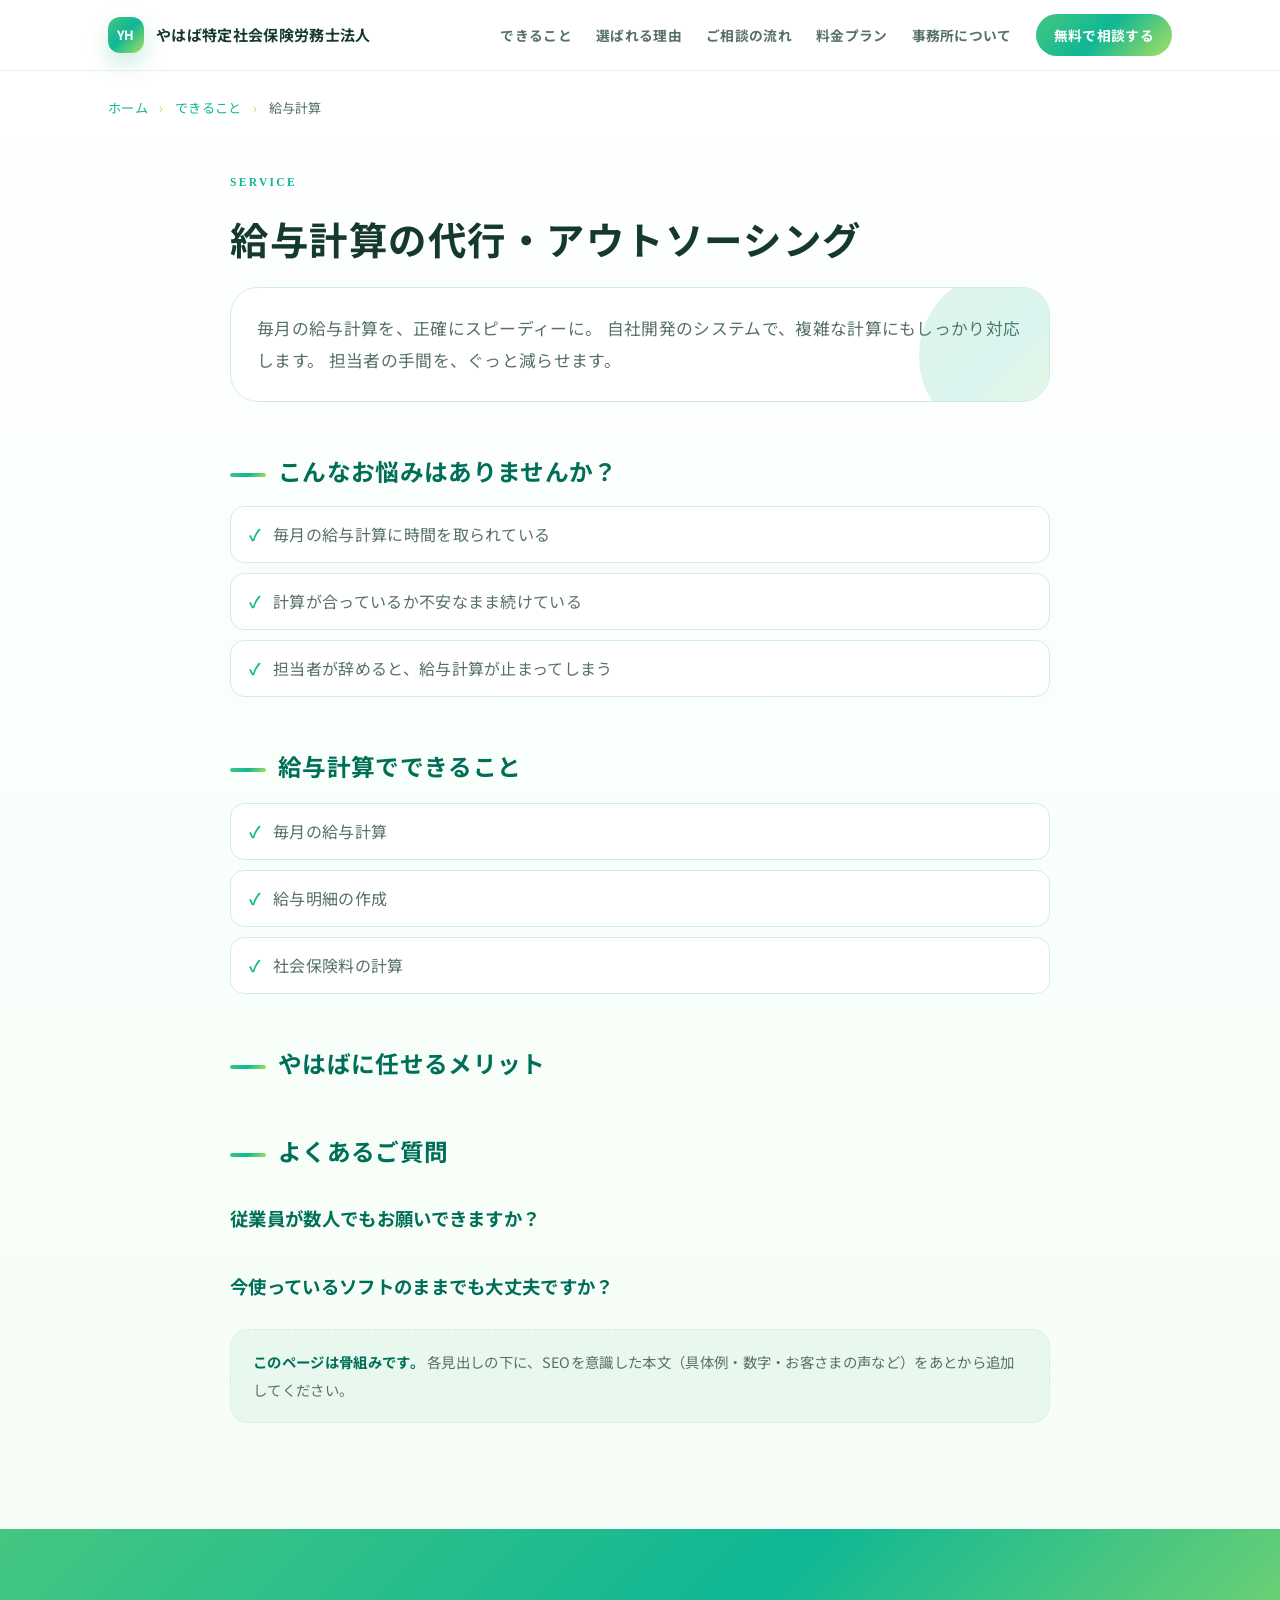
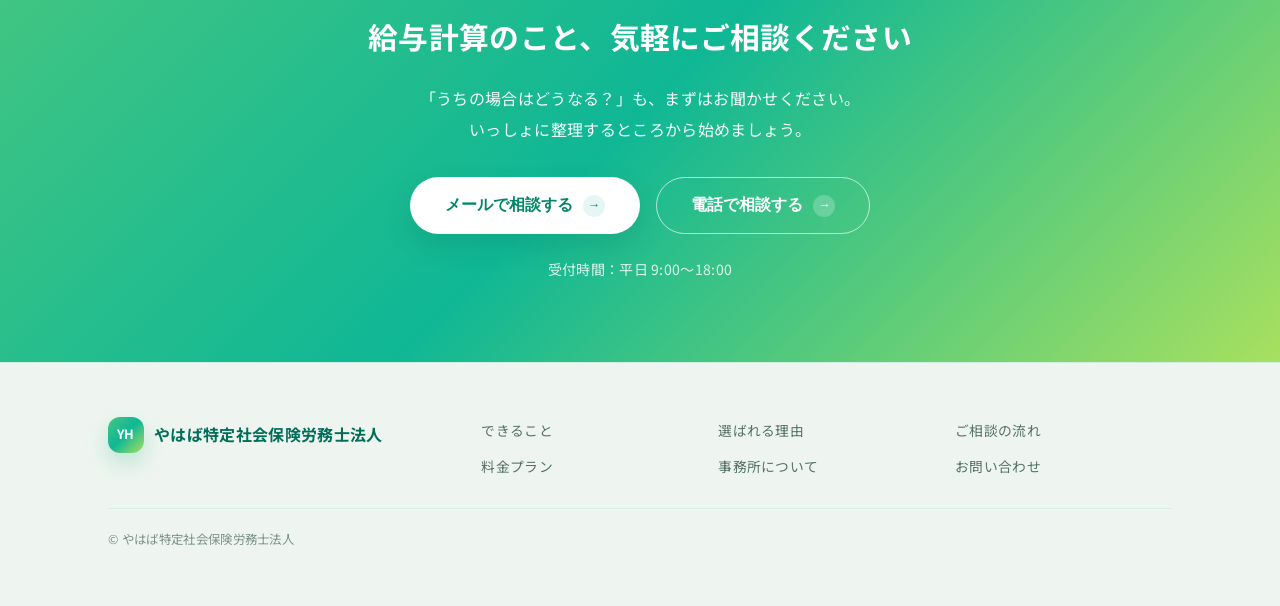
==== commit 8d5896fd: "お問い合わせフォーム追加・会社情報を更新" ====
--- a/payroll.html
+++ b/payroll.html
@@ -105,7 +105,7 @@
         いっしょに整理するところから始めましょう。
       </p>
       <div class="cta__actions">
-        <a href="mailto:info@example.com" class="btn btn--white btn--lg">メールで相談する</a>
+        <button type="button" class="btn btn--white btn--lg contact-modal-open">メールで相談する</button>
         <button type="button" class="btn btn--outline btn--lg phone-modal-open">電話で相談する</button>
       </div>
       <p class="cta__note">受付時間：平日 9:00〜18:00</p>
@@ -145,6 +145,46 @@
   </div>
 </div>
 
+<!-- お問い合わせフォーム -->
+<div class="contact-modal" id="contactModal" aria-hidden="true">
+  <div class="contact-modal__overlay" data-contact-close></div>
+  <div class="contact-modal__dialog" role="dialog" aria-modal="true" aria-labelledby="contactModalTitle">
+    <button type="button" class="contact-modal__close" aria-label="閉じる" data-contact-close>×</button>
+    <p class="contact-modal__eyebrow">メールでのご相談</p>
+    <h2 class="contact-modal__title" id="contactModalTitle">お問い合わせフォーム</h2>
+    <p class="contact-modal__lead">下のフォームにご記入ください。内容を確認のうえ、担当者よりご返信いたします。</p>
+
+    <!-- 通知メールの送信先は Netlify 管理画面 → Site → Forms → Form notifications で設定します（メールアドレスはコードではなく管理画面に登録） -->
+    <form class="contact-form" name="contact" method="POST" data-netlify="true" netlify-honeypot="bot-field">
+      <input type="hidden" name="form-name" value="contact">
+      <p class="contact-form__hp" hidden>
+        <label>この欄は記入しないでください <input name="bot-field"></label>
+      </p>
+
+      <div class="contact-form__row">
+        <label class="contact-form__label" for="cf-name">お名前 <span class="contact-form__req">必須</span></label>
+        <input class="contact-form__input" id="cf-name" name="お名前" type="text" required autocomplete="name">
+      </div>
+      <div class="contact-form__row">
+        <label class="contact-form__label" for="cf-email">メールアドレス <span class="contact-form__req">必須</span></label>
+        <input class="contact-form__input" id="cf-email" name="メールアドレス" type="email" required autocomplete="email">
+      </div>
+      <div class="contact-form__row">
+        <label class="contact-form__label" for="cf-tel">電話番号 <span class="contact-form__opt">任意</span></label>
+        <input class="contact-form__input" id="cf-tel" name="電話番号" type="tel" autocomplete="tel">
+      </div>
+      <div class="contact-form__row">
+        <label class="contact-form__label" for="cf-message">相談内容 <span class="contact-form__req">必須</span></label>
+        <textarea class="contact-form__input contact-form__textarea" id="cf-message" name="相談内容" rows="5" required></textarea>
+      </div>
+
+      <button type="submit" class="btn btn--lg contact-form__submit">送信する</button>
+      <p class="contact-form__status" role="status" aria-live="polite"></p>
+      <p class="contact-form__note">受付時間：平日 9:00〜18:00／いただいた内容は相談対応の目的のみに使用します。</p>
+    </form>
+  </div>
+</div>
+
 <script src="script.js"></script>
 </body>
 </html>
--- a/style.css
+++ b/style.css
@@ -2068,3 +2068,152 @@
   .news__title{font-size:1.42rem;}
   .news__body{align-items:flex-start;}
 }
+
+
+/* === お問い合わせフォーム（モーダル） === */
+.contact-modal{
+  position:fixed;
+  inset:0;
+  z-index:1000;
+  display:grid;
+  place-items:center;
+  padding:24px;
+  opacity:0;
+  pointer-events:none;
+  transition:opacity .38s ease;
+}
+.contact-modal.is-open{
+  opacity:1;
+  pointer-events:auto;
+}
+.contact-modal__overlay{
+  position:absolute;
+  inset:0;
+  background:rgba(10,35,29,.38);
+  backdrop-filter:blur(8px);
+}
+.contact-modal__dialog{
+  position:relative;
+  width:min(520px,100%);
+  max-height:calc(100vh - 48px);
+  overflow-y:auto;
+  border-radius:28px;
+  padding:38px 32px 32px;
+  text-align:left;
+  background:linear-gradient(180deg,rgba(255,255,255,.97),rgba(241,255,249,.97));
+  border:1px solid rgba(0,169,143,.22);
+  box-shadow:0 28px 80px rgba(0,95,68,.22);
+  transform:translateY(14px) scale(.98);
+  transition:transform .48s cubic-bezier(.16,1,.3,1);
+}
+.contact-modal.is-open .contact-modal__dialog{transform:translateY(0) scale(1);}
+.contact-modal__close{
+  position:absolute;
+  top:14px;
+  right:16px;
+  width:36px;
+  height:36px;
+  border:0;
+  border-radius:50%;
+  background:rgba(0,169,143,.10);
+  color:#007a5b;
+  font-size:1.4rem;
+  cursor:pointer;
+}
+.contact-modal__eyebrow{
+  color:#00a98f;
+  font-weight:700;
+  letter-spacing:.16em;
+  font-size:.78rem;
+  margin-bottom:8px;
+}
+.contact-modal__title{
+  color:#143f35;
+  font-size:1.35rem;
+  margin:0 0 10px;
+}
+.contact-modal__lead{
+  color:#4f695f;
+  font-size:.92rem;
+  line-height:1.8;
+  margin:0 0 22px;
+}
+.contact-form__row{
+  margin-bottom:16px;
+}
+.contact-form__label{
+  display:block;
+  color:#143f35;
+  font-weight:700;
+  font-size:.9rem;
+  margin-bottom:6px;
+}
+.contact-form__req,
+.contact-form__opt{
+  display:inline-block;
+  margin-left:6px;
+  padding:1px 8px;
+  border-radius:999px;
+  font-size:.68rem;
+  font-weight:700;
+  letter-spacing:.04em;
+  vertical-align:middle;
+}
+.contact-form__req{
+  background:rgba(0,169,143,.12);
+  color:#007a5b;
+}
+.contact-form__opt{
+  background:rgba(79,105,95,.12);
+  color:#4f695f;
+}
+.contact-form__input{
+  width:100%;
+  padding:13px 15px;
+  border:1px solid rgba(0,169,143,.28);
+  border-radius:14px;
+  background:rgba(255,255,255,.85);
+  color:#143f35;
+  font-size:1rem;
+  font-family:inherit;
+  transition:border-color .2s ease, box-shadow .2s ease;
+}
+.contact-form__input:focus{
+  outline:0;
+  border-color:#00a98f;
+  box-shadow:0 0 0 3px rgba(0,169,143,.16);
+}
+.contact-form__textarea{
+  resize:vertical;
+  min-height:118px;
+  line-height:1.7;
+}
+.contact-form__hp{position:absolute;left:-9999px;}
+.contact-form__submit{
+  width:100%;
+  margin-top:4px;
+  border:0;
+  cursor:pointer;
+  color:#fff;
+  background:linear-gradient(135deg,#00a98f 0%,#35d39a 58%,#9be15d 100%);
+  box-shadow:0 16px 36px rgba(0,169,143,.24);
+}
+.contact-form__status{
+  margin:14px 0 0;
+  font-size:.92rem;
+  line-height:1.7;
+  min-height:1.2em;
+}
+.contact-form__status.is-sending{color:#4f695f;}
+.contact-form__status.is-ok{color:#007a5b;font-weight:700;}
+.contact-form__status.is-error{color:#c0392b;font-weight:700;}
+.contact-form__note{
+  margin:14px 0 0;
+  color:#7a8c84;
+  font-size:.78rem;
+  line-height:1.7;
+}
+@media (max-width:640px){
+  .contact-modal__dialog{padding:32px 20px 26px;border-radius:22px;}
+  .contact-modal__title{font-size:1.2rem;}
+}
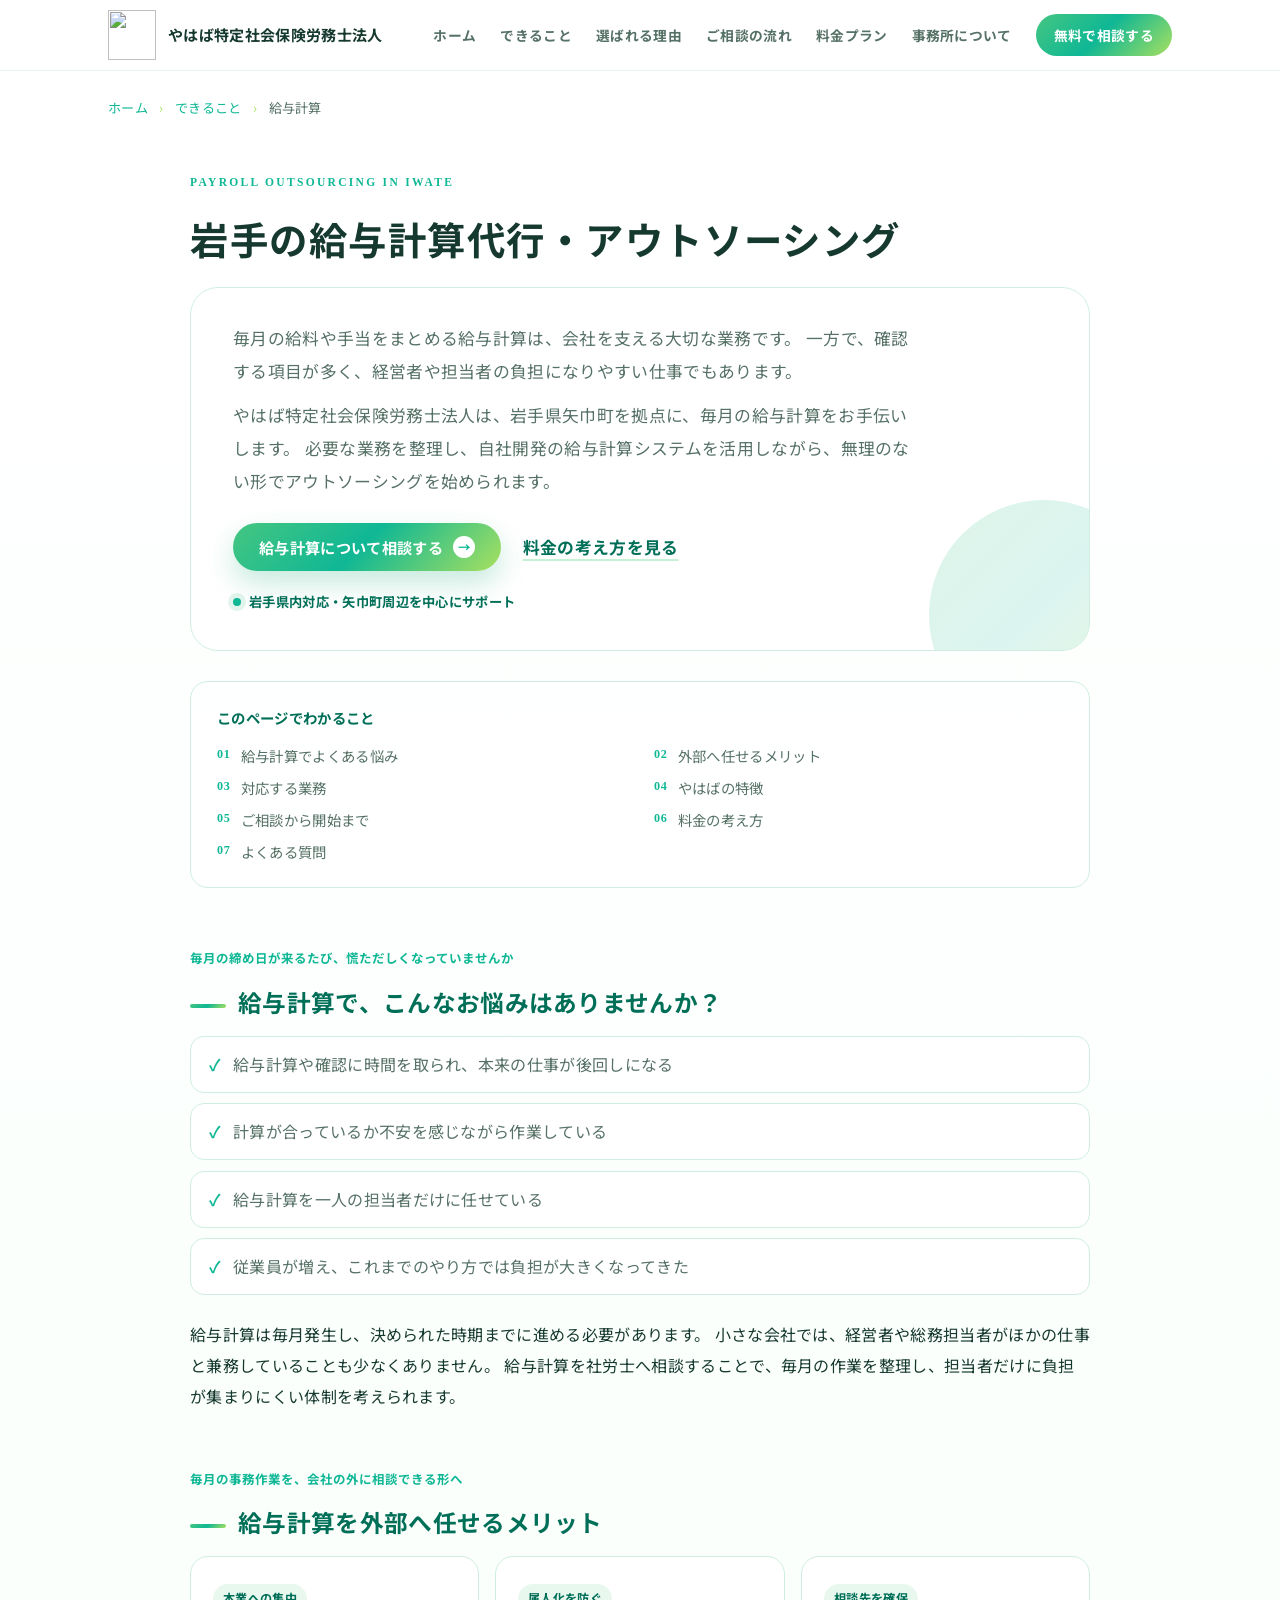
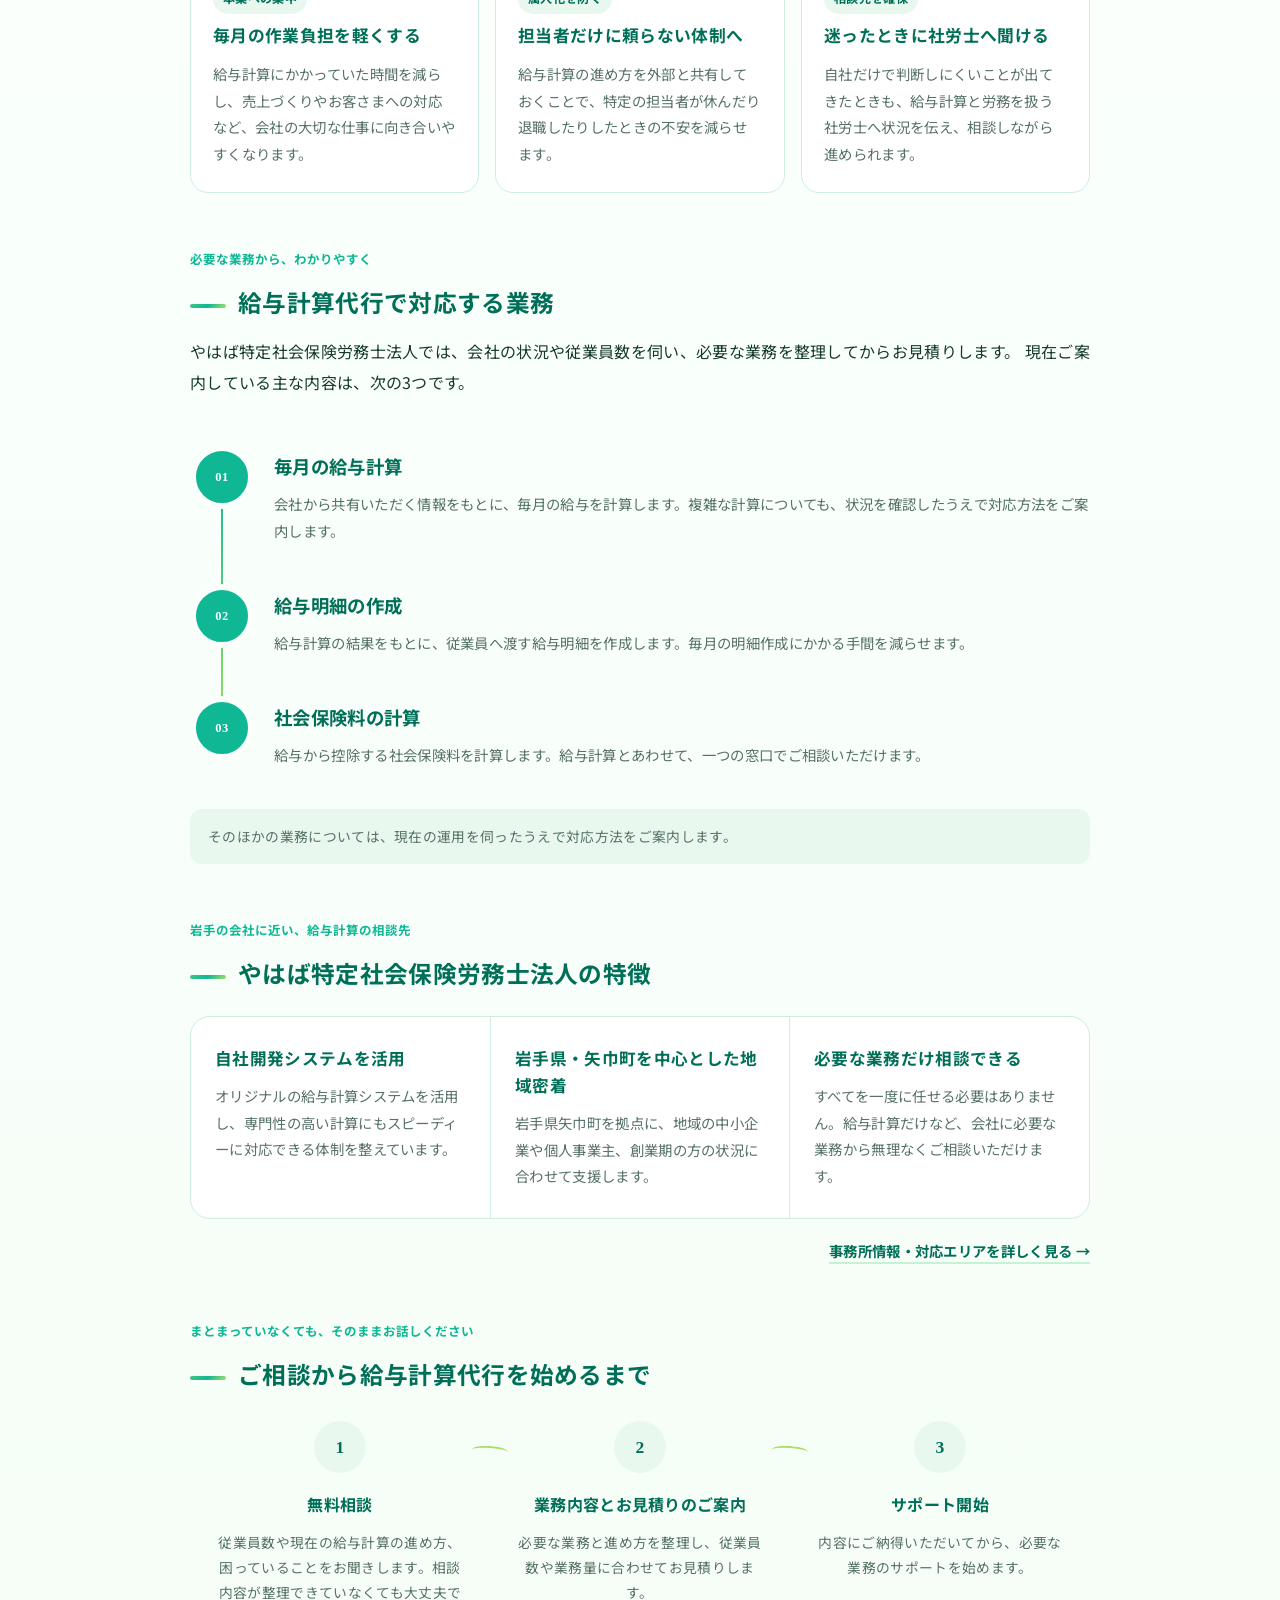
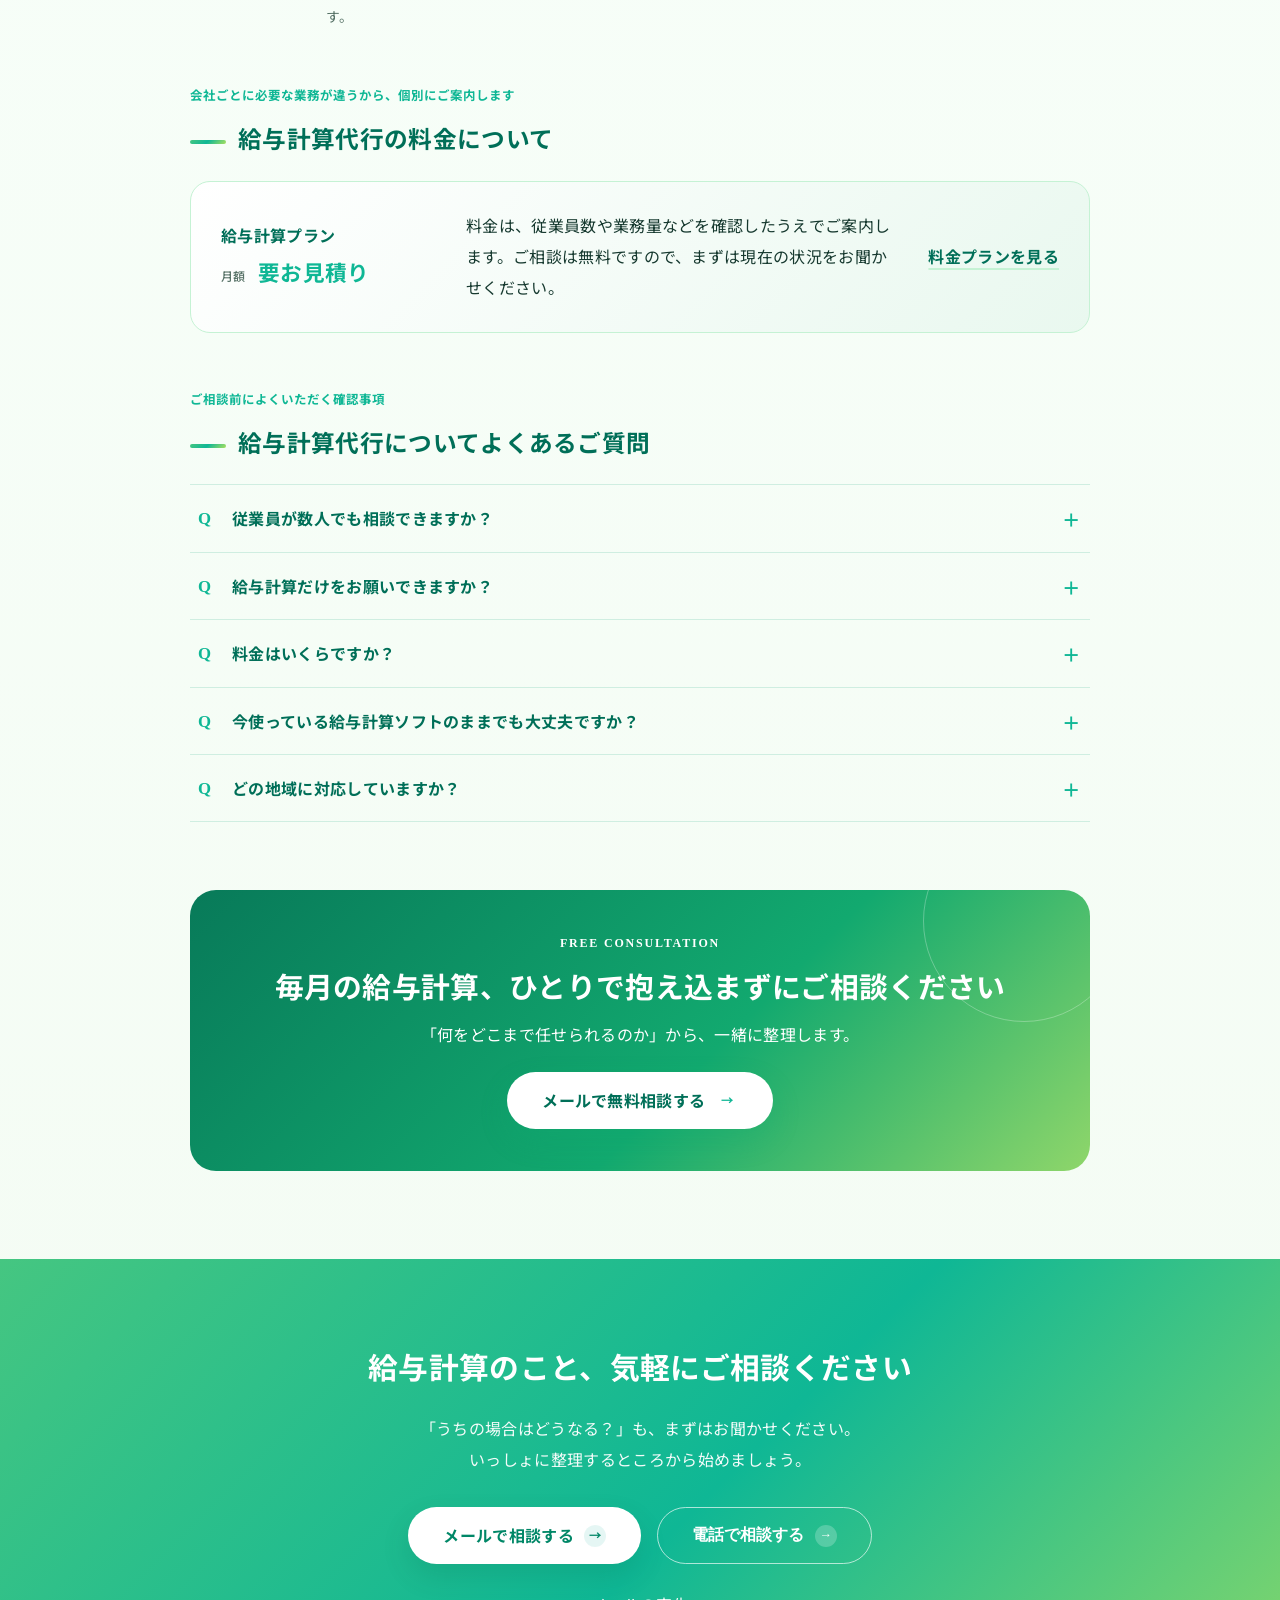
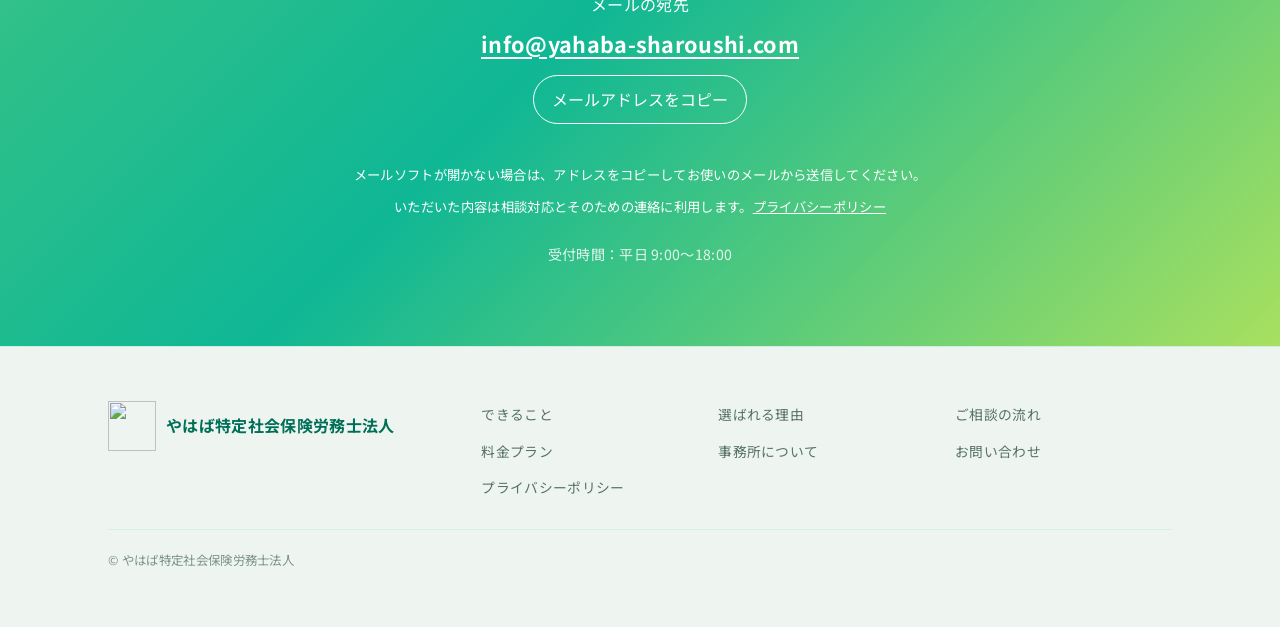
==== commit b53199fd: "Update site and use direct email consultation" ====
--- a/payroll.html
+++ b/payroll.html
@@ -3,23 +3,27 @@
 <head>
 <meta charset="UTF-8">
 <meta name="viewport" content="width=device-width, initial-scale=1.0">
-<title>給与計算の代行・アウトソーシング｜やはば特定社会保険労務士法人</title>
-<meta name="description" content="毎月の給与計算を、正確にスピーディーに代行します。自社開発システムで複雑な計算にも対応。岩手県矢巾町の社労士法人が、担当者の負担を軽くします。">
+<title>岩手の給与計算代行・アウトソーシング｜やはば特定社会保険労務士法人</title>
+<meta name="description" content="岩手県で給与計算の代行・アウトソーシングをご検討の方へ。矢巾町のやはば特定社会保険労務士法人が、毎月の給与計算・給与明細の作成・社会保険料の計算を支援します。">
 <link rel="preconnect" href="https://fonts.googleapis.com">
 <link rel="preconnect" href="https://fonts.gstatic.com" crossorigin>
 <link href="https://fonts.googleapis.com/css2?family=Noto+Sans+JP:wght@400;500;700&display=swap" rel="stylesheet">
 <link rel="stylesheet" href="style.css">
+<link rel="icon" href="favicon.ico?v=20260910-3" sizes="any">
+<link rel="icon" type="image/png" sizes="32x32" href="favicon-32.png?v=20260910-3">
+<link rel="apple-touch-icon" sizes="180x180" href="apple-touch-icon.png?v=20260910-3">
 </head>
-<body>
+<body class="payroll-page">
 
 <!-- ヘッダー（共通） -->
 <header class="header" id="top">
   <div class="container header__inner">
     <a href="index.html" class="logo">
-      <span class="logo__mark">YH</span>
-      <span class="logo__text">やはば特定社会保険労務士法人</span>
+      <img class="office-logo" src="assets/yahaba-sunflower-logo.png?v=20260910-3" alt="" width="48" height="50">
+      <span class="logo__text">やはば特定<br class="portrait-break">社会保険労務士法人</span>
     </a>
     <nav class="nav" id="nav">
+      <a href="index.html">ホーム</a>
       <a href="index.html#services">できること</a>
       <a href="index.html#reasons">選ばれる理由</a>
       <a href="index.html#flow">ご相談の流れ</a>
@@ -46,53 +50,202 @@
 
     <!-- 記事本文 -->
     <article class="article">
-      <p class="article__eyebrow">Service</p>
-      <h1 class="article__title">給与計算の代行・アウトソーシング</h1>
-      <p class="article__lead">
-        毎月の給与計算を、正確にスピーディーに。
-        自社開発のシステムで、複雑な計算にもしっかり対応します。
-        担当者の手間を、ぐっと減らせます。
-      </p>
-
-      <!-- ▼▼▼ ここから本文（あとで内容を差し替え） ▼▼▼ -->
-
-      <h2>こんなお悩みはありませんか？</h2>
-      <ul class="article__list">
-        <li>毎月の給与計算に時間を取られている</li>
-        <li>計算が合っているか不安なまま続けている</li>
-        <li>担当者が辞めると、給与計算が止まってしまう</li>
-      </ul>
-      <p>
-        <!-- 上記の悩みに共感し、解決の方向性を一言で示す文章を入れる -->
-      </p>
-
-      <h2>給与計算でできること</h2>
-      <p>
-        <!-- 提供する具体的な業務内容を、初心者にも伝わる言葉で書く -->
-      </p>
-      <ul class="article__list">
-        <li>毎月の給与計算</li>
-        <li>給与明細の作成</li>
-        <li>社会保険料の計算</li>
-      </ul>
-
-      <h2>やはばに任せるメリット</h2>
-      <p>
-        <!-- スピード・正確さ・負担軽減など、選ばれる理由を書く -->
-      </p>
-
-      <h2>よくあるご質問</h2>
-      <h3>従業員が数人でもお願いできますか？</h3>
-      <p><!-- 回答を入れる --></p>
-      <h3>今使っているソフトのままでも大丈夫ですか？</h3>
-      <p><!-- 回答を入れる --></p>
-
-      <p class="placeholder">
-        <strong>このページは骨組みです。</strong>
-        各見出しの下に、SEOを意識した本文（具体例・数字・お客さまの声など）をあとから追加してください。
-      </p>
-
-      <!-- ▲▲▲ ここまで本文 ▲▲▲ -->
+      <p class="article__eyebrow">Payroll outsourcing in Iwate</p>
+      <h1 class="article__title">岩手の給与計算代行・アウトソーシング</h1>
+      <div class="article__lead payroll-hero">
+        <p class="payroll-hero__copy">
+          毎月の給料や手当をまとめる給与計算は、会社を支える大切な業務です。
+          一方で、確認する項目が多く、経営者や担当者の負担になりやすい仕事でもあります。
+        </p>
+        <p class="payroll-hero__copy">
+          やはば特定社会保険労務士法人は、岩手県矢巾町を拠点に、毎月の給与計算をお手伝いします。
+          必要な業務を整理し、自社開発の給与計算システムを活用しながら、無理のない形でアウトソーシングを始められます。
+        </p>
+        <div class="payroll-hero__actions">
+          <a href="mailto:info@yahaba-sharoushi.com" class="btn btn--primary">給与計算について相談する</a>
+          <a class="payroll-text-link" href="index.html#plans">料金の考え方を見る</a>
+        </div>
+        <p class="payroll-hero__area">岩手県内対応・矢巾町周辺を中心にサポート</p>
+      </div>
+
+      <nav class="payroll-toc" aria-label="このページの目次">
+        <p class="payroll-toc__title">このページでわかること</p>
+        <ol class="payroll-toc__list">
+          <li><a href="#problems">給与計算でよくある悩み</a></li>
+          <li><a href="#benefits">外部へ任せるメリット</a></li>
+          <li><a href="#services-detail">対応する業務</a></li>
+          <li><a href="#strengths">やはばの特徴</a></li>
+          <li><a href="#start-flow">ご相談から開始まで</a></li>
+          <li><a href="#price">料金の考え方</a></li>
+          <li><a href="#faq">よくある質問</a></li>
+        </ol>
+      </nav>
+
+      <section id="problems" class="payroll-section">
+        <p class="payroll-section__kicker">毎月の締め日が来るたび、慌ただしくなっていませんか</p>
+        <h2>給与計算で、こんなお悩みはありませんか？</h2>
+        <ul class="article__list payroll-problem-list">
+          <li>給与計算や確認に時間を取られ、本来の仕事が後回しになる</li>
+          <li>計算が合っているか不安を感じながら作業している</li>
+          <li>給与計算を一人の担当者だけに任せている</li>
+          <li>従業員が増え、これまでのやり方では負担が大きくなってきた</li>
+        </ul>
+        <p>
+          給与計算は毎月発生し、決められた時期までに進める必要があります。
+          小さな会社では、経営者や総務担当者がほかの仕事と兼務していることも少なくありません。
+          給与計算を社労士へ相談することで、毎月の作業を整理し、担当者だけに負担が集まりにくい体制を考えられます。
+        </p>
+      </section>
+
+      <section id="benefits" class="payroll-section">
+        <p class="payroll-section__kicker">毎月の事務作業を、会社の外に相談できる形へ</p>
+        <h2>給与計算を外部へ任せるメリット</h2>
+        <div class="payroll-benefits">
+          <article class="payroll-benefit">
+            <p class="payroll-benefit__label">本業への集中</p>
+            <h3>毎月の作業負担を軽くする</h3>
+            <p>給与計算にかかっていた時間を減らし、売上づくりやお客さまへの対応など、会社の大切な仕事に向き合いやすくなります。</p>
+          </article>
+          <article class="payroll-benefit">
+            <p class="payroll-benefit__label">属人化を防ぐ</p>
+            <h3>担当者だけに頼らない体制へ</h3>
+            <p>給与計算の進め方を外部と共有しておくことで、特定の担当者が休んだり退職したりしたときの不安を減らせます。</p>
+          </article>
+          <article class="payroll-benefit">
+            <p class="payroll-benefit__label">相談先を確保</p>
+            <h3>迷ったときに社労士へ聞ける</h3>
+            <p>自社だけで判断しにくいことが出てきたときも、給与計算と労務を扱う社労士へ状況を伝え、相談しながら進められます。</p>
+          </article>
+        </div>
+      </section>
+
+      <section id="services-detail" class="payroll-section">
+        <p class="payroll-section__kicker">必要な業務から、わかりやすく</p>
+        <h2>給与計算代行で対応する業務</h2>
+        <p>
+          やはば特定社会保険労務士法人では、会社の状況や従業員数を伺い、必要な業務を整理してからお見積りします。
+          現在ご案内している主な内容は、次の3つです。
+        </p>
+        <div class="payroll-services" aria-label="給与計算代行の対応業務">
+          <article class="payroll-service">
+            <span class="payroll-service__num" aria-hidden="true">01</span>
+            <div>
+              <h3>毎月の給与計算</h3>
+              <p>会社から共有いただく情報をもとに、毎月の給与を計算します。複雑な計算についても、状況を確認したうえで対応方法をご案内します。</p>
+            </div>
+          </article>
+          <article class="payroll-service">
+            <span class="payroll-service__num" aria-hidden="true">02</span>
+            <div>
+              <h3>給与明細の作成</h3>
+              <p>給与計算の結果をもとに、従業員へ渡す給与明細を作成します。毎月の明細作成にかかる手間を減らせます。</p>
+            </div>
+          </article>
+          <article class="payroll-service">
+            <span class="payroll-service__num" aria-hidden="true">03</span>
+            <div>
+              <h3>社会保険料の計算</h3>
+              <p>給与から控除する社会保険料を計算します。給与計算とあわせて、一つの窓口でご相談いただけます。</p>
+            </div>
+          </article>
+        </div>
+        <p class="payroll-note">そのほかの業務については、現在の運用を伺ったうえで対応方法をご案内します。</p>
+      </section>
+
+      <section id="strengths" class="payroll-section">
+        <p class="payroll-section__kicker">岩手の会社に近い、給与計算の相談先</p>
+        <h2>やはば特定社会保険労務士法人の特徴</h2>
+        <div class="payroll-strengths">
+          <article class="payroll-strength">
+            <h3>自社開発システムを活用</h3>
+            <p>オリジナルの給与計算システムを活用し、専門性の高い計算にもスピーディーに対応できる体制を整えています。</p>
+          </article>
+          <article class="payroll-strength">
+            <h3>岩手県・矢巾町を中心とした地域密着</h3>
+            <p>岩手県矢巾町を拠点に、地域の中小企業や個人事業主、創業期の方の状況に合わせて支援します。</p>
+          </article>
+          <article class="payroll-strength">
+            <h3>必要な業務だけ相談できる</h3>
+            <p>すべてを一度に任せる必要はありません。給与計算だけなど、会社に必要な業務から無理なくご相談いただけます。</p>
+          </article>
+        </div>
+        <p class="payroll-inline-link"><a href="index.html#about">事務所情報・対応エリアを詳しく見る <span aria-hidden="true">→</span></a></p>
+      </section>
+
+      <section id="start-flow" class="payroll-section">
+        <p class="payroll-section__kicker">まとまっていなくても、そのままお話しください</p>
+        <h2>ご相談から給与計算代行を始めるまで</h2>
+        <ol class="payroll-flow">
+          <li class="payroll-flow__item">
+            <span class="payroll-flow__num">1</span>
+            <div>
+              <h3>無料相談</h3>
+              <p>従業員数や現在の給与計算の進め方、困っていることをお聞きします。相談内容が整理できていなくても大丈夫です。</p>
+            </div>
+          </li>
+          <li class="payroll-flow__item">
+            <span class="payroll-flow__num">2</span>
+            <div>
+              <h3>業務内容とお見積りのご案内</h3>
+              <p>必要な業務と進め方を整理し、従業員数や業務量に合わせてお見積りします。</p>
+            </div>
+          </li>
+          <li class="payroll-flow__item">
+            <span class="payroll-flow__num">3</span>
+            <div>
+              <h3>サポート開始</h3>
+              <p>内容にご納得いただいてから、必要な業務のサポートを始めます。</p>
+            </div>
+          </li>
+        </ol>
+      </section>
+
+      <section id="price" class="payroll-section">
+        <p class="payroll-section__kicker">会社ごとに必要な業務が違うから、個別にご案内します</p>
+        <h2>給与計算代行の料金について</h2>
+        <div class="payroll-price">
+          <div>
+            <p class="payroll-price__label">給与計算プラン</p>
+            <p class="payroll-price__value"><span>月額</span> 要お見積り</p>
+          </div>
+          <p>料金は、従業員数や業務量などを確認したうえでご案内します。ご相談は無料ですので、まずは現在の状況をお聞かせください。</p>
+          <a class="payroll-text-link" href="index.html#plans">料金プランを見る</a>
+        </div>
+      </section>
+
+      <section id="faq" class="payroll-section payroll-faq">
+        <p class="payroll-section__kicker">ご相談前によくいただく確認事項</p>
+        <h2>給与計算代行についてよくあるご質問</h2>
+        <div class="payroll-faq__items">
+          <details>
+            <summary>従業員が数人でも相談できますか？</summary>
+            <p>従業員数や現在の業務量を伺い、必要な内容を整理してお見積りします。少人数の場合も、まずは気軽にご相談ください。</p>
+          </details>
+          <details>
+            <summary>給与計算だけをお願いできますか？</summary>
+            <p>はい。必要な業務だけご依頼いただけます。給与計算と総務まわりをまとめて相談したい場合も、状況に合わせてご案内します。</p>
+          </details>
+          <details>
+            <summary>料金はいくらですか？</summary>
+            <p>従業員数や業務量によって異なるため、個別にお見積りします。ご相談はいつでも無料です。</p>
+          </details>
+          <details>
+            <summary>今使っている給与計算ソフトのままでも大丈夫ですか？</summary>
+            <p>現在のソフトや運用方法を確認し、対応方法をご案内します。自社開発システムを含め、会社に合った進め方を一緒に整理します。</p>
+          </details>
+          <details>
+            <summary>どの地域に対応していますか？</summary>
+            <p>岩手県内に対応し、矢巾町周辺を中心にご相談を承っています。詳しい対応方法はお問い合わせください。</p>
+          </details>
+        </div>
+      </section>
+
+      <aside class="payroll-mini-cta" aria-label="給与計算のご相談">
+        <p class="payroll-mini-cta__eyebrow">Free consultation</p>
+        <h2>毎月の給与計算、ひとりで抱え込まずにご相談ください</h2>
+        <p>「何をどこまで任せられるのか」から、一緒に整理します。</p>
+        <a href="mailto:info@yahaba-sharoushi.com" class="btn btn--primary btn--lg">メールで無料相談する</a>
+      </aside>
     </article>
   </div>
 
@@ -105,8 +258,16 @@
         いっしょに整理するところから始めましょう。
       </p>
       <div class="cta__actions">
-        <button type="button" class="btn btn--white btn--lg contact-modal-open">メールで相談する</button>
+        <a href="mailto:info@yahaba-sharoushi.com" class="btn btn--white btn--lg">メールで相談する</a>
         <button type="button" class="btn btn--outline btn--lg phone-modal-open">電話で相談する</button>
+      </div>
+            <div class="contact-email">
+        <p>メールの宛先</p>
+        <a class="contact-email__address" href="mailto:info@yahaba-sharoushi.com">info@yahaba-sharoushi.com</a>
+        <button type="button" class="contact-email__copy" data-copy-email>メールアドレスをコピー</button>
+        <p class="contact-email__status" role="status" aria-live="polite"></p>
+        <p class="contact-email__note">メールソフトが開かない場合は、アドレスをコピーしてお使いのメールから送信してください。</p>
+        <p class="contact-email__note">いただいた内容は相談対応とそのための連絡に利用します。<a href="privacy.html">プライバシーポリシー</a></p>
       </div>
       <p class="cta__note">受付時間：平日 9:00〜18:00</p>
     </div>
@@ -117,8 +278,8 @@
 <footer class="footer">
   <div class="container footer__inner">
     <div class="footer__brand">
-      <span class="logo__mark">YH</span>
-      <span>やはば特定社会保険労務士法人</span>
+      <img class="office-logo" src="assets/yahaba-sunflower-logo.png?v=20260910-3" alt="" width="48" height="50">
+      <span>やはば特定<br class="portrait-break">社会保険労務士法人</span>
     </div>
     <nav class="footer__nav">
       <a href="index.html#services">できること</a>
@@ -127,6 +288,7 @@
       <a href="index.html#plans">料金プラン</a>
       <a href="index.html#about">事務所について</a>
       <a href="index.html#contact">お問い合わせ</a>
+      <a href="privacy.html">プライバシーポリシー</a>
     </nav>
     <p class="footer__copy">&copy; やはば特定社会保険労務士法人</p>
   </div>
@@ -139,52 +301,12 @@
   <div class="phone-modal__dialog" role="dialog" aria-modal="true" aria-labelledby="phoneModalTitle">
     <button type="button" class="phone-modal__close" aria-label="閉じる" data-phone-close>×</button>
     <p class="phone-modal__eyebrow">お電話でのご相談</p>
-    <h2 class="phone-modal__title" id="phoneModalTitle">やはば特定社会保険労務士法人</h2>
+    <h2 class="phone-modal__title" id="phoneModalTitle">やはば特定<br class="portrait-break">社会保険労務士法人</h2>
     <a class="phone-modal__number" href="tel:0196133228">019-613-3228</a>
     <p class="phone-modal__note">スマートフォンでは番号をタップすると発信できます。<br>受付時間：平日 9:00〜18:00</p>
   </div>
 </div>
 
-<!-- お問い合わせフォーム -->
-<div class="contact-modal" id="contactModal" aria-hidden="true">
-  <div class="contact-modal__overlay" data-contact-close></div>
-  <div class="contact-modal__dialog" role="dialog" aria-modal="true" aria-labelledby="contactModalTitle">
-    <button type="button" class="contact-modal__close" aria-label="閉じる" data-contact-close>×</button>
-    <p class="contact-modal__eyebrow">メールでのご相談</p>
-    <h2 class="contact-modal__title" id="contactModalTitle">お問い合わせフォーム</h2>
-    <p class="contact-modal__lead">下のフォームにご記入ください。内容を確認のうえ、担当者よりご返信いたします。</p>
-
-    <!-- 通知メールの送信先は Netlify 管理画面 → Site → Forms → Form notifications で設定します（メールアドレスはコードではなく管理画面に登録） -->
-    <form class="contact-form" name="contact" method="POST" data-netlify="true" netlify-honeypot="bot-field">
-      <input type="hidden" name="form-name" value="contact">
-      <p class="contact-form__hp" hidden>
-        <label>この欄は記入しないでください <input name="bot-field"></label>
-      </p>
-
-      <div class="contact-form__row">
-        <label class="contact-form__label" for="cf-name">お名前 <span class="contact-form__req">必須</span></label>
-        <input class="contact-form__input" id="cf-name" name="お名前" type="text" required autocomplete="name">
-      </div>
-      <div class="contact-form__row">
-        <label class="contact-form__label" for="cf-email">メールアドレス <span class="contact-form__req">必須</span></label>
-        <input class="contact-form__input" id="cf-email" name="メールアドレス" type="email" required autocomplete="email">
-      </div>
-      <div class="contact-form__row">
-        <label class="contact-form__label" for="cf-tel">電話番号 <span class="contact-form__opt">任意</span></label>
-        <input class="contact-form__input" id="cf-tel" name="電話番号" type="tel" autocomplete="tel">
-      </div>
-      <div class="contact-form__row">
-        <label class="contact-form__label" for="cf-message">相談内容 <span class="contact-form__req">必須</span></label>
-        <textarea class="contact-form__input contact-form__textarea" id="cf-message" name="相談内容" rows="5" required></textarea>
-      </div>
-
-      <button type="submit" class="btn btn--lg contact-form__submit">送信する</button>
-      <p class="contact-form__status" role="status" aria-live="polite"></p>
-      <p class="contact-form__note">受付時間：平日 9:00〜18:00／いただいた内容は相談対応の目的のみに使用します。</p>
-    </form>
-  </div>
-</div>
-
 <script src="script.js"></script>
 </body>
 </html>
--- a/style.css
+++ b/style.css
@@ -1,2219 +1,2707 @@
-/* ===== ブランド変数：JTI風の余白・透明感・グリーン基調 ===== */
-:root{
-  --bg:#fbefb; /* 明るい白緑 */
-  --paper:#ffffff;
-  --main:#12a96f; /* 添付ロゴ寄せ：明るいグリーン */
-  --main-dark:#087a59; /* 暗くなりすぎない深緑 */
-  --main-soft:#e9f8ef;
-  --accent:#8fd66a; /* 黄みのあるライム寄り */
-  --accent-2:#caecc2;
-  --sub:#f2fbf1;
-  --line:#d9efdf;
-  --text:#16392f;
-  --text-sub:#567166;
-  --white:#ffffff;
-  --radius:18px;
-  --radius-lg:26px;
-  --shadow:0 18px 50px rgba(18,169,111,.13);
-  --maxw:1120px;
-}
+/* ===== ブランド変数：JTI風の余白・透明感・グリーン基調 ===== */
+:root{
+  --bg:#fbefb; /* 明るい白緑 */
+  --paper:#ffffff;
+  --main:#12a96f; /* 添付ロゴ寄せ：明るいグリーン */
+  --main-dark:#087a59; /* 暗くなりすぎない深緑 */
+  --main-soft:#e9f8ef;
+  --accent:#8fd66a; /* 黄みのあるライム寄り */
+  --accent-2:#caecc2;
+  --sub:#f2fbf1;
+  --line:#d9efdf;
+  --text:#16392f;
+  --text-sub:#567166;
+  --white:#ffffff;
+  --radius:18px;
+  --radius-lg:26px;
+  --shadow:0 18px 50px rgba(18,169,111,.13);
+  --maxw:1120px;
+}
+
+*{box-sizing:border-box;}
+html{scroll-behavior:smooth;}
+body{
+  margin:0;
+  font-family:"Noto Sans JP",-apple-system,BlinkMacSystemFont,"Segoe UI",sans-serif;
+  color:var(--text);
+  background:var(--bg);
+  line-height:1.95;
+  letter-spacing:.02em;
+  -webkit-font-smoothing:antialiased;
+}
+img{max-width:100%;display:block;}
+a{color:inherit;text-decoration:none;}
+h1,h2,h3,p,dl,dd{margin:0;}
+ul,ol{margin:0;padding:0;list-style:none;}
+
+.container{width:100%;max-width:var(--maxw);margin-inline:auto;padding-inline:28px;}
+
+/* ===== ボタン ===== */
+.btn{
+  display:inline-flex;align-items:center;justify-content:center;gap:.65em;
+  padding:13px 26px;border-radius:999px;font-weight:700;font-size:.95rem;
+  transition:transform .18s ease, box-shadow .2s ease, background .2s ease, border-color .2s ease;
+  white-space:nowrap;line-height:1.4;
+}
+.btn--lg{padding:16px 34px;font-size:1rem;}
+.btn--primary{background:linear-gradient(135deg,#62c56f 0%,#12a96f 52%,#8fd66a 100%);color:var(--white);box-shadow:0 12px 28px rgba(18,169,111,.24);}
+.btn--primary:hover{background:linear-gradient(135deg,#52bc68 0%,#0b9864 58%,#7ccb5c 100%);transform:translateY(-2px);}
+.btn--ghost{background:var(--white);color:var(--main);border:1px solid var(--line);}
+.btn--ghost:hover{background:var(--main-soft);border-color:var(--accent-2);}
+.btn--outline{background:transparent;color:var(--white);border:1px solid rgba(255,255,255,.65);}
+.btn--outline:hover{background:rgba(255,255,255,.13);}
+.btn::after{content:"→";display:grid;place-items:center;flex:none;width:22px;height:22px;border-radius:50%;font-size:.78rem;line-height:1;transition:transform .2s ease;}
+.btn--primary::after{background:var(--white);color:var(--main);}
+.btn--ghost::after{background:var(--main-soft);color:var(--main);}
+.btn--outline::after{background:rgba(255,255,255,.22);color:var(--white);}
+.btn:hover::after{transform:translateX(3px);}
+
+/* ===== ヘッダー ===== */
+.header{position:sticky;top:0;z-index:50;background:rgba(251,254,251,.84);backdrop-filter:blur(16px);border-bottom:1px solid rgba(0,122,77,.09);transition:background .3s ease, box-shadow .3s ease;}
+.header.is-scrolled{background:rgba(251,254,251,.97);box-shadow:0 8px 28px rgba(18,169,111,.09);}
+.header__inner{display:flex;align-items:center;justify-content:space-between;height:70px;}
+.logo{display:flex;align-items:center;gap:12px;font-weight:700;min-width:0;}
+.logo__mark{display:grid;place-items:center;width:36px;height:36px;border-radius:12px;background:linear-gradient(135deg,#6cc56f 0%,#12a96f 55%,#8fd66a 100%);color:var(--white);font-size:.8rem;letter-spacing:.06em;box-shadow:0 10px 22px rgba(18,169,111,.22);}
+.logo__text{font-size:.94rem;white-space:nowrap;}
+.nav{display:flex;align-items:center;gap:24px;}
+.nav a{font-size:.86rem;font-weight:700;color:var(--text-sub);transition:color .2s;}
+.nav a:hover{color:var(--main);}
+.nav__cta{background:linear-gradient(135deg,#62c56f 0%,#12a96f 58%,#8fd66a 100%);color:var(--white)!important;padding:8px 18px;border-radius:999px;}
+.nav__toggle{display:none;flex-direction:column;gap:5px;background:none;border:none;cursor:pointer;padding:8px;}
+.nav__toggle span{display:block;width:24px;height:2px;background:var(--main);transition:.3s;}
+
+/* ===== ヒーロー：写真カード＋大きな余白 ===== */
+.hero{position:relative;overflow:hidden;background:linear-gradient(180deg,#fbfffb 0%,#f3fbf2 100%);padding:54px 0 88px;}
+.hero::before{content:"";position:absolute;inset:auto -10% 26px -10%;height:170px;background:var(--white);transform:rotate(-3deg);transform-origin:center;z-index:0;}
+.hero::after{content:"";position:absolute;right:-120px;top:70px;width:420px;height:420px;border-radius:50%;background:radial-gradient(circle,rgba(143,214,106,.24),rgba(18,169,111,.06) 55%,transparent 72%);pointer-events:none;}
+.hero__curve{position:absolute;inset:0;width:100%;height:100%;z-index:1;opacity:.85;pointer-events:none;}
+.hero__inner{position:relative;z-index:2;display:grid;grid-template-columns:.88fr 1.12fr;gap:54px;align-items:center;}
+.hero__body{padding-top:10px;}
+.hero__lead{display:inline-flex;align-items:center;gap:10px;color:var(--main);font-weight:700;font-size:.86rem;letter-spacing:.08em;margin-bottom:18px;}
+.hero__lead::before{content:"";width:34px;height:1px;background:var(--accent);}
+.hero__title{font-size:clamp(2rem,4vw,3.35rem);font-weight:700;line-height:1.35;letter-spacing:.03em;margin-bottom:24px;color:var(--text);}
+.hero__text{color:var(--text-sub);font-size:1.02rem;margin-bottom:30px;}
+.hero__actions{display:flex;flex-wrap:wrap;gap:14px;margin-bottom:24px;}
+.hero__points{display:flex;flex-wrap:wrap;gap:10px 18px;}
+.hero__points li{position:relative;padding:7px 12px 7px 32px;border:1px solid var(--line);border-radius:999px;background:rgba(255,255,255,.72);font-size:.84rem;color:var(--text-sub);}
+.hero__points li::before{content:"✓";position:absolute;left:13px;color:var(--main);font-weight:700;}
+.hero__visual{position:relative;min-height:455px;}
+.hero__photo{position:absolute;overflow:hidden;background:var(--sub);box-shadow:var(--shadow);border:1px solid rgba(255,255,255,.8);}
+.hero__photo img{width:100%;height:100%;object-fit:cover;filter:saturate(1.08) contrast(1.01) brightness(1.04);}
+.hero__photo--large{left:0;top:0;width:69%;height:305px;border-radius:28px;}
+.hero__photo--small{right:0;top:34px;width:38%;height:245px;border-radius:18px;}
+.hero__photo--thin{right:8%;bottom:0;width:58%;height:160px;border-radius:18px;}
+.hero__bigword{position:absolute;left:14%;bottom:92px;color:var(--main);font-size:clamp(2.2rem,5vw,4.8rem);font-weight:500;letter-spacing:.14em;opacity:.78;line-height:1;}
+
+/* ===== 帯 ===== */
+.band{background:var(--white);padding:46px 0;text-align:left;border-top:1px solid var(--line);border-bottom:1px solid var(--line);}
+.band__text{max-width:820px;margin-inline:auto;color:var(--main-dark);font-size:1.16rem;font-weight:700;line-height:2.05;}
+
+/* ===== セクション共通 ===== */
+.section{padding:86px 0;background:var(--bg);}
+.section--alt{background:var(--sub);}
+.section__head{max-width:760px;margin:0 0 46px;}
+.section__head{text-align:left;}
+.section__eyebrow{display:block;color:var(--main);font-weight:700;font-size:.72rem;letter-spacing:.2em;text-transform:uppercase;margin-bottom:9px;font-family:Georgia,serif;}
+.section__eyebrow::before{content:none;}
+.section__title{font-size:clamp(1.65rem,2.8vw,2.35rem);font-weight:700;line-height:1.45;letter-spacing:.04em;margin-bottom:12px;}
+.section__desc{color:var(--text-sub);}
+
+/* ===== カード ===== */
+.cards{display:grid;grid-template-columns:repeat(3,1fr);gap:24px;}
+.card{position:relative;display:flex;flex-direction:column;min-height:330px;background:var(--white);border-radius:var(--radius);padding:30px 26px 28px;box-shadow:none;border:1px solid var(--line);overflow:hidden;transition:transform .2s ease, box-shadow .2s ease, border-color .2s ease;}
+.card::before{content:"";position:absolute;left:0;right:0;top:0;height:7px;background:linear-gradient(90deg,#12a96f 0%,#62c56f 55%,#8fd66a 100%);}
+.card:hover{transform:translateY(-6px);box-shadow:var(--shadow);border-color:var(--accent-2);}
+.card__ico{display:grid;place-items:center;width:54px;height:54px;background:var(--main-soft);border-radius:16px;font-size:1.55rem;margin-bottom:20px;}
+.card__title{font-size:1.22rem;font-weight:700;margin-bottom:12px;color:var(--main-dark);}
+.card__text{color:var(--text-sub);font-size:.94rem;line-height:1.9;}
+.card__more{display:inline-flex;align-items:center;gap:.35em;margin-top:auto;padding-top:22px;color:var(--main);font-weight:700;font-size:.9rem;}
+.card:hover .card__more{gap:.7em;}
+
+/* ===== 選ばれる理由 ===== */
+.reasons{display:grid;grid-template-columns:repeat(3,1fr);gap:18px;}
+.reason{position:relative;background:var(--white);border-radius:16px;padding:28px 24px;border:1px solid var(--line);transition:background .25s ease, color .25s ease, transform .2s ease;}
+.reason:hover{background:var(--main);transform:translateY(-5px);}
+.reason__num{display:block;color:var(--accent);font-weight:700;font-size:.82rem;letter-spacing:.16em;margin-bottom:14px;}
+.reason__title{font-size:1.12rem;font-weight:700;margin-bottom:10px;color:var(--main-dark);}
+.reason__text{color:var(--text-sub);font-size:.92rem;line-height:1.85;}
+.reason:hover .reason__num,.reason:hover .reason__title{color:var(--white);}
+.reason:hover .reason__text{color:rgba(255,255,255,.92);}
+
+/* ===== 流れ ===== */
+.flow{display:grid;grid-template-columns:repeat(3,1fr);gap:22px;counter-reset:step;}
+.flow__step{position:relative;background:var(--white);border-radius:var(--radius);padding:34px 26px 30px;border:1px solid var(--line);}
+.flow__step:not(:last-child)::after{content:"";position:absolute;right:-16px;top:50%;width:28px;height:1px;background:var(--accent-2);}
+.flow__num{display:grid;place-items:center;width:46px;height:46px;margin:0 0 18px;background:linear-gradient(135deg,#62c56f 0%,#12a96f 58%,#8fd66a 100%);color:var(--white);border-radius:50%;font-size:1.15rem;font-weight:700;}
+.flow__title{font-size:1.12rem;font-weight:700;margin-bottom:10px;}
+.flow__text{color:var(--text-sub);font-size:.92rem;}
+
+/* ===== 料金 ===== */
+.plans{display:grid;grid-template-columns:repeat(3,1fr);gap:24px;align-items:stretch;}
+.plan{position:relative;display:flex;flex-direction:column;background:var(--white);border-radius:var(--radius-lg);padding:34px 28px;border:1px solid var(--line);box-shadow:none;}
+.plan--featured{border:2px solid var(--main);box-shadow:var(--shadow);}
+.plan__badge{position:absolute;top:18px;right:22px;background:linear-gradient(135deg,#62c56f 0%,#12a96f 58%,#8fd66a 100%);color:var(--white);font-size:.78rem;font-weight:700;padding:4px 14px;border-radius:999px;}
+.plan__name{font-size:1.22rem;font-weight:700;color:var(--main-dark);margin-bottom:8px;padding-right:54px;}
+.plan__for{color:var(--text-sub);font-size:.88rem;margin-bottom:18px;min-height:2.8em;}
+.plan__price{font-size:1.42rem;font-weight:700;color:var(--main);padding-bottom:18px;margin-bottom:18px;border-bottom:1px solid var(--line);}
+.plan__from{font-size:.84rem;font-weight:500;color:var(--text-sub);margin-right:8px;}
+.plan__list{display:flex;flex-direction:column;gap:9px;margin-bottom:26px;flex-grow:1;}
+.plan__list li{position:relative;padding-left:24px;font-size:.92rem;color:var(--text-sub);}
+.plan__list li::before{content:"✓";position:absolute;left:0;top:0;color:var(--main);font-weight:700;}
+.plan__btn{width:100%;}
+.plans__note{text-align:left;color:var(--text-sub);font-size:.88rem;margin-top:28px;}
+
+/* ===== About ===== */
+.about{display:grid;grid-template-columns:.92fr 1.08fr;gap:50px;align-items:start;}
+.about__text{color:var(--text-sub);margin-bottom:18px;}
+.about .section__title{text-align:left;margin-top:6px;}
+.info{background:var(--white);border-radius:var(--radius-lg);padding:10px 28px;border:1px solid var(--line);}
+.info__row{display:flex;gap:18px;padding:17px 0;border-bottom:1px solid var(--line);}
+.info__row:last-child{border-bottom:none;}
+.info__row dt{flex:0 0 92px;font-weight:700;color:var(--main-dark);font-size:.9rem;}
+.info__row dd{color:var(--text-sub);font-size:.93rem;}
+.office-gallery{position:relative;margin-top:52px;width:100%;aspect-ratio:16/6;border-radius:var(--radius-lg);overflow:hidden;border:1px solid var(--line);box-shadow:var(--shadow);background:var(--sub);}
+.office-gallery__slide{position:absolute;inset:0;margin:0;opacity:0;animation:officeFade 18s infinite;}
+.office-gallery__slide img{width:100%;height:100%;object-fit:cover;display:block;}
+.office-gallery__slide:nth-child(1){animation-delay:0s;}
+.office-gallery__slide:nth-child(2){animation-delay:6s;}
+.office-gallery__slide:nth-child(3){animation-delay:12s;}
+@keyframes officeFade{0%{opacity:0;}4%{opacity:1;}30%{opacity:1;}36%{opacity:0;}100%{opacity:0;}}
+.office-gallery__note{position:absolute;right:14px;bottom:12px;z-index:2;background:rgba(24,53,42,.55);color:#fff;font-size:.75rem;padding:5px 12px;border-radius:999px;}
+@media (prefers-reduced-motion: reduce){.office-gallery__slide{animation:none;}.office-gallery__slide:nth-child(1){opacity:1;}}
+
+/* ===== 代表挨拶 ===== */
+.greeting{display:grid;grid-template-columns:280px 1fr;gap:48px;align-items:start;}
+.greeting__person{text-align:center;background:var(--white);border-radius:var(--radius-lg);padding:34px 24px;border:1px solid var(--line);position:sticky;top:96px;}
+.greeting__photo{display:grid;place-items:center;width:120px;height:120px;margin:0 auto 18px;border-radius:50%;background:var(--main-soft);color:var(--main);font-weight:700;font-size:1.1rem;border:1px solid var(--accent-2);}
+.greeting__role{font-size:.84rem;color:var(--text-sub);margin-bottom:4px;}
+.greeting__name{font-size:1.18rem;font-weight:700;color:var(--main-dark);}
+.greeting__body .section__title{text-align:left;margin-bottom:22px;}
+.greeting__text{color:var(--text-sub);margin-bottom:16px;}
+.greeting__sign{margin-top:24px;font-weight:700;color:var(--main-dark);text-align:right;}
+
+/* ===== CTA / Footer ===== */
+.cta{background:linear-gradient(135deg,#62c56f 0%,#12a96f 52%,#8fd66a 100%);color:var(--white);padding:78px 0;text-align:center;}
+.cta__title{font-size:1.86rem;font-weight:700;margin-bottom:18px;}
+.cta__text{margin-bottom:32px;opacity:.95;}
+.cta__actions{display:flex;flex-wrap:wrap;gap:16px;justify-content:center;}
+.cta__note{margin-top:22px;font-size:.88rem;opacity:.85;}
+.footer{background:#eef5f0;color:var(--text-sub);padding:54px 0;border-top:1px solid var(--line);}
+.footer__inner{display:grid;grid-template-columns:1fr 2fr;gap:28px;align-items:start;}
+.footer__brand{display:flex;align-items:center;gap:10px;font-weight:700;color:var(--main-dark);}
+.footer__nav{display:grid;grid-template-columns:repeat(3,minmax(0,1fr));gap:10px 20px;}
+.footer__nav a{font-size:.86rem;color:var(--text-sub);transition:color .2s;}
+.footer__nav a:hover{color:var(--main);}
+.footer__copy{grid-column:1/-1;font-size:.78rem;opacity:.75;border-top:1px solid var(--line);padding-top:18px;}
+
+.floating-cta{position:fixed;right:22px;bottom:22px;z-index:60;display:inline-flex;align-items:center;gap:.5em;background:linear-gradient(135deg,#62c56f 0%,#12a96f 58%,#8fd66a 100%);color:var(--white);font-weight:700;font-size:.92rem;padding:13px 22px;border-radius:999px;box-shadow:0 10px 30px rgba(0,122,77,.34);transition:transform .2s ease,background .2s ease;}
+.floating-cta::before{content:"💬";font-size:1.05em;}
+.floating-cta:hover{background:var(--main-dark);transform:translateY(-3px);}
+
+/* ===== 下層ページ ===== */
+.breadcrumb{padding:24px 0 0;font-size:.82rem;color:var(--text-sub);}
+.breadcrumb a{color:var(--main);}
+.breadcrumb a:hover{text-decoration:underline;}
+.breadcrumb__sep{margin:0 8px;color:var(--accent);}
+.article{max-width:820px;margin-inline:auto;padding:50px 0 88px;}
+.article__eyebrow{display:block;color:var(--main);font-weight:700;font-size:.72rem;letter-spacing:.2em;text-transform:uppercase;margin-bottom:10px;font-family:Georgia,serif;}
+.article__eyebrow::before{content:none;}
+.article__title{font-size:clamp(1.8rem,3vw,2.55rem);font-weight:700;line-height:1.45;margin-bottom:20px;letter-spacing:.04em;}
+.article__lead{color:var(--text-sub);font-size:1.05rem;margin-bottom:8px;background:var(--white);border:1px solid var(--line);border-radius:var(--radius-lg);padding:24px 26px;}
+.article h2{font-size:1.48rem;font-weight:700;color:var(--main-dark);line-height:1.5;margin:52px 0 16px;padding-left:16px;border-left:4px solid var(--main);}
+.article h3{font-size:1.15rem;font-weight:700;color:var(--main-dark);margin:32px 0 12px;}
+.article p{margin-bottom:18px;}
+.article__list{display:flex;flex-direction:column;gap:10px;margin:0 0 18px;}
+.article__list li{position:relative;padding:12px 16px 12px 42px;color:var(--text-sub);background:var(--white);border:1px solid var(--line);border-radius:14px;}
+.article__list li::before{content:"✓";position:absolute;left:18px;top:12px;color:var(--main);font-weight:700;}
+.placeholder{background:var(--main-soft);border:1px dashed var(--accent-2);border-radius:var(--radius);padding:18px 22px;margin:24px 0;color:var(--text-sub);font-size:.9rem;}
+.placeholder strong{color:var(--main-dark);}
+
+@media (max-width:980px){
+  .nav{gap:18px;}.nav a{font-size:.82rem;}
+  .hero__inner{grid-template-columns:1fr;gap:36px;}
+  .hero__visual{min-height:390px;max-width:680px;width:100%;margin-inline:auto;}
+  .cards,.reasons,.flow{grid-template-columns:repeat(2,1fr);}
+  .plans{grid-template-columns:1fr;max-width:520px;}
+  .plan__for{min-height:0;}
+  .about{grid-template-columns:1fr;}
+  .greeting{grid-template-columns:1fr;gap:32px;}
+  .greeting__person{position:static;max-width:280px;margin-inline:auto;}
+  .footer__inner{grid-template-columns:1fr;}
+}
+
+@media (max-width:900px){
+  .nav{position:fixed;top:70px;left:0;right:0;flex-direction:column;gap:0;align-items:stretch;background:var(--bg);border-bottom:1px solid var(--line);box-shadow:0 12px 24px rgba(0,92,60,.1);max-height:0;overflow:hidden;transition:max-height .3s ease;}
+  .nav.is-open{max-height:480px;}
+  .nav a{width:100%;padding:15px 24px;border-top:1px solid var(--line);}
+  .nav__cta{margin:14px 24px;text-align:center;}
+  .nav__toggle{display:flex;}
+  .nav__toggle.is-open span:nth-child(1){transform:translateY(7px) rotate(45deg);}
+  .nav__toggle.is-open span:nth-child(2){opacity:0;}
+  .nav__toggle.is-open span:nth-child(3){transform:translateY(-7px) rotate(-45deg);}
+}
+
+@media (max-width:640px){
+  .container{padding-inline:20px;}.logo__text{display:none;}
+  .hero{padding:42px 0 62px;}.hero::before{height:120px;bottom:10px;}
+  .hero__visual{min-height:300px;}.hero__photo--large{width:78%;height:205px;border-radius:22px;}.hero__photo--small{width:43%;height:155px;top:28px;}.hero__photo--thin{width:66%;height:115px;}.hero__bigword{bottom:68px;font-size:2.1rem;}
+  .section{padding:58px 0;}.cards,.reasons,.flow{grid-template-columns:1fr;}.flow__step:not(:last-child)::after{display:none;}
+  .btn{width:100%;}.hero__actions,.cta__actions{flex-direction:column;}.hero__points{flex-direction:column;align-items:flex-start;gap:8px;}
+  .info__row{flex-direction:column;gap:4px;}.info__row dt{flex-basis:auto;}
+  .office-gallery{aspect-ratio:16/10;}.footer__nav{grid-template-columns:1fr 1fr;}
+  .floating-cta{right:14px;bottom:14px;padding:12px 18px;font-size:.84rem;}
+}
+
+/* ===== 仕上げアニメーション：静的サイトのまま上品に動かす ===== */
+@keyframes softFadeUp{
+  from{opacity:0;transform:translateY(24px);filter:blur(6px);}
+  to{opacity:1;transform:translateY(0);filter:blur(0);}
+}
+@keyframes softFadeRight{
+  from{opacity:0;transform:translateX(-22px);filter:blur(5px);}
+  to{opacity:1;transform:translateX(0);filter:blur(0);}
+}
+@keyframes photoFloat{
+  0%,100%{transform:translateY(0) scale(1);}
+  50%{transform:translateY(-10px) scale(1.012);}
+}
+@keyframes photoZoom{
+  0%,100%{transform:scale(1);}
+  50%{transform:scale(1.045);}
+}
+@keyframes lineDraw{
+  from{stroke-dashoffset:1800;}
+  to{stroke-dashoffset:0;}
+}
+@keyframes pulseGlow{
+  0%,100%{box-shadow:0 10px 26px rgba(0,122,77,.20);}
+  50%{box-shadow:0 14px 34px rgba(0,122,77,.34);}
+}
+@keyframes arrowNudge{
+  0%,100%{transform:translateX(0);}
+  50%{transform:translateX(4px);}
+}
+
+/* 初回表示：ヒーローを作り込んだ印象に */
+.hero__lead{animation:softFadeRight .75s ease both .08s;}
+.hero__title{animation:softFadeUp .8s ease both .18s;}
+.hero__text{animation:softFadeUp .8s ease both .30s;}
+.hero__actions{animation:softFadeUp .8s ease both .42s;}
+.hero__points{animation:softFadeUp .8s ease both .54s;}
+.hero__bigword{animation:softFadeUp .9s ease both .38s;}
+.hero__curve path{stroke-dasharray:1800;stroke-dashoffset:1800;animation:lineDraw 1.8s cubic-bezier(.22,1,.36,1) both .35s;}
+.hero__photo{will-change:transform;}
+.hero__photo--large{animation:softFadeUp .9s ease both .16s, photoFloat 8s ease-in-out infinite 1.2s;}
+.hero__photo--small{animation:softFadeUp .9s ease both .34s, photoFloat 9s ease-in-out infinite 1.6s;}
+.hero__photo--thin{animation:softFadeUp .9s ease both .52s, photoFloat 10s ease-in-out infinite 1.8s;}
+.hero__photo img{animation:photoZoom 14s ease-in-out infinite;will-change:transform;}
+
+/* スクロール表示 */
+.js-enabled .js-reveal{opacity:0;transform:translateY(28px);filter:blur(6px);transition:opacity .75s ease,transform .75s ease,filter .75s ease;will-change:opacity,transform,filter;}
+.js-enabled .js-reveal.is-visible{opacity:1;transform:translateY(0);filter:blur(0);}
+.js-enabled .js-reveal[data-reveal="left"]{transform:translateX(-28px);}
+.js-enabled .js-reveal[data-reveal="right"]{transform:translateX(28px);}
+.js-enabled .js-reveal[data-reveal="left"].is-visible,
+.js-enabled .js-reveal[data-reveal="right"].is-visible{transform:translateX(0);}
+.js-enabled .js-reveal[data-reveal="scale"]{transform:translateY(18px) scale(.96);}
+.js-enabled .js-reveal[data-reveal="scale"].is-visible{transform:translateY(0) scale(1);}
+
+/* カード群は順番に出す */
+.js-enabled .cards .card:nth-child(1),
+.js-enabled .reasons .reason:nth-child(1),
+.js-enabled .flow .flow__step:nth-child(1),
+.js-enabled .plans .plan:nth-child(1){transition-delay:.04s;}
+.js-enabled .cards .card:nth-child(2),
+.js-enabled .reasons .reason:nth-child(2),
+.js-enabled .flow .flow__step:nth-child(2),
+.js-enabled .plans .plan:nth-child(2){transition-delay:.12s;}
+.js-enabled .cards .card:nth-child(3),
+.js-enabled .reasons .reason:nth-child(3),
+.js-enabled .flow .flow__step:nth-child(3),
+.js-enabled .plans .plan:nth-child(3){transition-delay:.20s;}
+.js-enabled .reasons .reason:nth-child(4){transition-delay:.08s;}
+.js-enabled .reasons .reason:nth-child(5){transition-delay:.16s;}
+.js-enabled .reasons .reason:nth-child(6){transition-delay:.24s;}
+
+/* ホバーの質感を少し上げる */
+.card,.plan,.reason,.flow__step,.info,.greeting__person,.article__lead,.article__list li{transition:transform .22s ease,box-shadow .22s ease,border-color .22s ease,background .22s ease,color .22s ease;}
+.plan:hover,.flow__step:hover,.article__list li:hover{transform:translateY(-4px);box-shadow:var(--shadow);border-color:var(--accent-2);}
+.info:hover,.greeting__person:hover{box-shadow:var(--shadow);}
+.btn:hover::after,.card:hover .card__more span{animation:arrowNudge .55s ease both;}
+.floating-cta{animation:pulseGlow 4.2s ease-in-out infinite;}
+
+/* スライドショーも少しリッチに */
+.office-gallery__slide img{animation:officeImageZoom 18s ease-in-out infinite;}
+@keyframes officeImageZoom{
+  0%{transform:scale(1);}
+  30%{transform:scale(1.055);}
+  36%{transform:scale(1.055);}
+  100%{transform:scale(1);}
+}
+
+/* 下層ページの読み始めにも動きを付ける */
+.breadcrumb{animation:softFadeRight .65s ease both .06s;}
+.article__eyebrow{animation:softFadeRight .65s ease both .12s;}
+.article__title{animation:softFadeUp .75s ease both .20s;}
+.article__lead{animation:softFadeUp .75s ease both .32s;}
+
+/* 動きを減らす設定の人には停止 */
+@media (prefers-reduced-motion: reduce){
+  *,*::before,*::after{animation-duration:.01ms!important;animation-iteration-count:1!important;scroll-behavior:auto!important;transition-duration:.01ms!important;}
+  .js-enabled .js-reveal{opacity:1!important;transform:none!important;filter:none!important;}
+}
+
+/* =========================================================
+   追加改善版：実写写真・明るいグリーン・上品な動き
+   ========================================================= */
+:root{
+  --bg:#fbfffb;
+  --brand-grad:linear-gradient(135deg,#31c879 0%,#0fb486 48%,#9be15d 100%);
+  --brand-grad-soft:linear-gradient(135deg,rgba(49,200,121,.18) 0%,rgba(15,180,134,.16) 48%,rgba(155,225,93,.22) 100%);
+  --main:#0fb486;
+  --main-dark:#006f58;
+  --accent:#9be15d;
+  --accent-2:#b7efd7;
+  --line:#cceadd;
+  --shadow:0 22px 60px rgba(15,180,134,.16);
+}
+
+body{background:linear-gradient(180deg,#ffffff 0%,#f8fffa 42%,#f3fbf2 100%);}
+
+.logo__mark,.nav__cta,.btn--primary,.cta,.floating-cta,.plan__badge,.flow__num{background:var(--brand-grad)!important;}
+.header{background:rgba(255,255,255,.72);backdrop-filter:blur(14px);}
+.header.is-scrolled{background:rgba(255,255,255,.94);}
+
+/* トップ：添付動画寄せ。大きなグリーン面から写真が浮き上がる印象 */
+.hero{
+  min-height:calc(100vh - 70px);
+  display:flex;
+  align-items:center;
+  background:
+    radial-gradient(circle at 78% 22%,rgba(155,225,93,.38) 0 9%,transparent 24%),
+    radial-gradient(circle at 88% 68%,rgba(15,180,134,.22) 0 8%,transparent 24%),
+    linear-gradient(160deg,#ffffff 0%,#f1fff6 38%,#1fc779 38%,#0eb486 100%);
+  padding:62px 0 104px;
+}
+.hero::before{
+  content:"";
+  position:absolute;
+  inset:auto -8% -68px -8%;
+  height:210px;
+  background:#fff;
+  transform:rotate(-3.2deg);
+  z-index:0;
+}
+.hero::after{
+  content:"";
+  position:absolute;
+  right:-110px;
+  top:130px;
+  width:520px;
+  height:520px;
+  border-radius:50%;
+  background:radial-gradient(circle,rgba(255,255,255,.46),rgba(155,225,93,.16) 42%,transparent 70%);
+  animation:breathingBlob 7.5s ease-in-out infinite;
+}
+.hero__curve{opacity:.92;mix-blend-mode:screen;}
+.hero__curve path{stroke:#ffffff;stroke-width:3;}
+.hero__inner{grid-template-columns:.9fr 1.1fr;}
+.hero__body{position:relative;z-index:3;background:rgba(255,255,255,.78);border:1px solid rgba(255,255,255,.85);border-radius:32px;padding:40px 42px;box-shadow:0 28px 80px rgba(0,111,88,.14);backdrop-filter:blur(12px);}
+.hero__lead,.hero__title{color:#004d3e;}
+.hero__text{color:#496a60;}
+.hero__points li{background:rgba(255,255,255,.78);border-color:rgba(183,239,215,.9);}
+.hero__visual{position:relative;min-height:520px;}
+.hero__photo{position:absolute;overflow:hidden;background:#fff;box-shadow:0 28px 80px rgba(0,111,88,.22);border:8px solid rgba(255,255,255,.92);margin:0;}
+.hero__photo img{width:100%;height:100%;object-fit:cover;filter:saturate(1.06) brightness(1.06) contrast(1.02);}
+.hero__photo::after{content:"";position:absolute;inset:0;background:linear-gradient(180deg,transparent 50%,rgba(0,111,88,.12));pointer-events:none;}
+.hero__photo--large{left:0;top:20px;width:70%;height:330px;border-radius:34px;}
+.hero__photo--small{right:0;top:76px;width:40%;height:245px;border-radius:26px;}
+.hero__photo--thin{right:10%;bottom:28px;width:60%;height:168px;border-radius:26px;}
+.hero__bigword{position:absolute;left:6%;bottom:8px;color:rgba(255,255,255,.72);font-size:clamp(2.4rem,5.5vw,5.3rem);font-weight:700;letter-spacing:.16em;line-height:1;text-shadow:0 10px 30px rgba(0,111,88,.12);}
+
+/* 画像1：共感セクション。青緑〜ライム背景＋ぼかし円の明滅 */
+.band{
+  position:relative;
+  overflow:hidden;
+  background:var(--brand-grad);
+  color:#fff;
+  padding:72px 0;
+  border-top:1px solid rgba(15,180,134,.25);
+  border-bottom:1px solid rgba(15,180,134,.25);
+}
+.band::before,.band::after{
+  content:"";
+  position:absolute;
+  width:360px;
+  height:360px;
+  border-radius:50%;
+  filter:blur(18px);
+  background:radial-gradient(circle,rgba(255,255,255,.42),rgba(155,225,93,.18) 44%,transparent 70%);
+  animation:breathingBlob 6.8s ease-in-out infinite;
+}
+.band::before{left:6%;top:-150px;}
+.band::after{right:10%;bottom:-190px;animation-delay:2s;}
+.band .container{position:relative;z-index:1;}
+.band__text{color:#fff;text-shadow:0 8px 24px rgba(0,111,88,.16);}
+
+/* 画像2：サービスカードの背面に実写写真、ホバーで浮き上がり＋写真拡大 */
+.cards{gap:28px;}
+.card{
+  isolation:isolate;
+  min-height:390px;
+  padding:170px 28px 28px;
+  border-radius:26px;
+  border:1px solid rgba(204,234,221,.95);
+  background:#fff;
+  box-shadow:0 14px 44px rgba(15,180,134,.08);
+}
+.card::before{
+  content:"";
+  position:absolute;
+  inset:0 0 auto 0;
+  height:148px;
+  background-size:cover;
+  background-position:center;
+  transform:scale(1);
+  transition:transform .75s cubic-bezier(.22,1,.36,1),filter .3s ease;
+  z-index:-2;
+}
+.card::after{
+  content:"";
+  position:absolute;
+  inset:0 0 auto 0;
+  height:148px;
+  background:linear-gradient(180deg,rgba(0,111,88,.05),rgba(0,111,88,.28));
+  z-index:-1;
+}
+.card--payroll::before{background-image:url("assets/photos/service-pay.png");}
+.card--soumu::before{background-image:url("assets/photos/service-backoffice.png");}
+.card--roumu::before{background-image:url("assets/photos/service-labor.png");}
+.card:hover{transform:translateY(-12px);box-shadow:0 28px 70px rgba(15,180,134,.18);border-color:var(--accent-2);}
+.card:hover::before{transform:scale(1.08);filter:saturate(1.12) brightness(1.06);}
+.card__ico{
+  position:absolute;
+  left:26px;
+  top:110px;
+  width:auto;
+  min-width:74px;
+  height:42px;
+  padding:0 14px;
+  border-radius:999px;
+  background:rgba(255,255,255,.94);
+  color:var(--main-dark);
+  font-size:.72rem;
+  letter-spacing:.08em;
+  font-weight:800;
+  box-shadow:0 10px 26px rgba(0,111,88,.12);
+}
+
+/* 画像3：理由カードはホバーで青緑〜ライムグラデーション */
+.section{position:relative;overflow:hidden;}
+.section::after{
+  content:"";
+  position:absolute;
+  left:-5%;right:-5%;top:18px;
+  height:64px;
+  opacity:.22;
+  pointer-events:none;
+  background:url("data:image/svg+xml,%3Csvg xmlns='http://www.w3.org/2000/svg' viewBox='0 0 1440 90' preserveAspectRatio='none'%3E%3Cpath d='M0,55 C180,5 330,85 510,35 C720,-20 880,115 1080,45 C1240,-10 1340,20 1440,5' fill='none' stroke='%230fb486' stroke-width='2.4' stroke-linecap='round'/%3E%3C/svg%3E") center/100% 100% no-repeat;
+  animation:waveDrift 9s ease-in-out infinite;
+}
+.reason{border-radius:24px;background:#fff;border:1px solid var(--line);box-shadow:0 12px 34px rgba(15,180,134,.06);}
+.reason:hover{background:var(--brand-grad)!important;transform:translateY(-8px);box-shadow:0 26px 64px rgba(15,180,134,.2);}
+.reason:hover .reason__num,.reason:hover .reason__title,.reason:hover .reason__text{color:#fff;}
+
+/* 画像4：流れカードは4pxグラデーション枠 */
+.flow__step{
+  border:4px solid transparent!important;
+  background:linear-gradient(#fff,#fff) padding-box,var(--brand-grad) border-box;
+  border-radius:26px;
+  box-shadow:0 12px 34px rgba(15,180,134,.06);
+}
+.flow__step:not(:last-child)::after{height:2px;background:linear-gradient(90deg,#0fb486,#9be15d);}
+.flow__step:hover{transform:translateY(-8px);box-shadow:0 26px 64px rgba(15,180,134,.18);}
+
+/* 実写感を増やす：代表・事務所 */
+.greeting__photo{
+  width:168px;height:168px;border-radius:36px;
+  background:url("assets/photos/hero-office.jpg") center/cover no-repeat;
+  color:transparent;border:6px solid #fff;box-shadow:0 18px 50px rgba(15,180,134,.15);
+}
+.office-gallery{border-radius:32px;box-shadow:0 24px 70px rgba(15,180,134,.14);}
+.office-gallery__slide img{filter:saturate(1.05) brightness(1.05);}
+
+/* 下層ページ：実写背景の見出し感 */
+.article__lead{position:relative;overflow:hidden;border-radius:28px;background:#fff;}
+.article__lead::after{content:"";position:absolute;right:-40px;bottom:-40px;width:170px;height:170px;border-radius:50%;background:var(--brand-grad-soft);animation:breathingBlob 7s ease-in-out infinite;}
+.article h2{border-left:0;padding-left:0;}
+.article h2::before{content:"";display:inline-block;width:36px;height:4px;border-radius:999px;background:var(--brand-grad);vertical-align:middle;margin-right:12px;}
+
+@keyframes breathingBlob{
+  0%,100%{opacity:.62;transform:scale(1);}
+  50%{opacity:1;transform:scale(1.16);}
+}
+@keyframes waveDrift{
+  0%,100%{transform:translateX(0) translateY(0);}
+  50%{transform:translateX(38px) translateY(8px);}
+}
+
+/* スクロール時は下から上に止まる動きへ統一 */
+.js-enabled .js-reveal,
+.js-enabled .js-reveal[data-reveal="left"],
+.js-enabled .js-reveal[data-reveal="right"],
+.js-enabled .js-reveal[data-reveal="scale"]{
+  opacity:0;
+  transform:translateY(42px) scale(.985);
+  filter:blur(7px);
+  transition:opacity .82s cubic-bezier(.22,1,.36,1),transform .82s cubic-bezier(.22,1,.36,1),filter .82s ease;
+}
+.js-enabled .js-reveal.is-visible,
+.js-enabled .js-reveal[data-reveal="left"].is-visible,
+.js-enabled .js-reveal[data-reveal="right"].is-visible,
+.js-enabled .js-reveal[data-reveal="scale"].is-visible{
+  opacity:1;
+  transform:translateY(0) scale(1);
+  filter:blur(0);
+}
+
+@media (max-width:980px){
+  .hero{min-height:auto;background:linear-gradient(160deg,#ffffff 0%,#f1fff6 42%,#1fc779 42%,#0eb486 100%);}
+  .hero__body{padding:32px 28px;}
+}
+@media (max-width:640px){
+  .hero{padding:34px 0 76px;background:linear-gradient(170deg,#fff 0%,#f3fff7 52%,#1fc779 52%,#0eb486 100%);}
+  .hero__body{border-radius:24px;padding:26px 22px;}
+  .hero__visual{min-height:330px;}
+  .hero__photo--large{width:82%;height:210px;}
+  .hero__photo--small{width:48%;height:150px;right:0;top:36px;}
+  .hero__photo--thin{width:70%;height:118px;right:5%;bottom:28px;}
+  .hero__bigword{font-size:2rem;bottom:0;}
+  .card{min-height:360px;padding-top:160px;}
+}
+
+/* =========================================================
+   FINAL REQUEST PATCH：日本人実写写真＋リッチモーション強化
+   ========================================================= */
+:root{
+  --brand-grad:linear-gradient(135deg,#45c681 0%,#0fb795 48%,#a8e05f 100%);
+  --brand-grad-soft:linear-gradient(135deg,rgba(69,198,129,.18) 0%,rgba(15,183,149,.15) 48%,rgba(168,224,95,.20) 100%);
+  --main:#0fb795;
+  --main-dark:#006f58;
+  --accent:#a8e05f;
+  --accent-2:#c5f2d4;
+  --line:#cfeee1;
+}
+
+/* 1. トップヒーロー：大きな円形グラデーション＋写真カード切り替え */
+.hero{
+  overflow:hidden;
+  background:
+    radial-gradient(circle at 69% 46%,rgba(255,255,255,.62) 0 12%,transparent 23%),
+    linear-gradient(160deg,#ffffff 0%,#f2fff8 34%,#3fca82 34%,#0fb795 65%,#a8e05f 100%)!important;
+}
+.hero::after{
+  right:5%;
+  top:50%;
+  width:min(62vw,740px);
+  height:min(62vw,740px);
+  transform:translateY(-50%);
+  background:radial-gradient(circle,rgba(168,224,95,.88) 0%,rgba(15,183,149,.74) 43%,rgba(69,198,129,.22) 67%,transparent 72%)!important;
+  filter:blur(.5px);
+  animation:heroCircleGrow 9s cubic-bezier(.22,1,.36,1) infinite!important;
+  z-index:0;
+}
+.hero__inner{position:relative;z-index:2;}
+.hero__body{
+  animation:heroPanelIn .9s cubic-bezier(.22,1,.36,1) both .08s;
+}
+.hero__lead{animation:lineUp .72s cubic-bezier(.22,1,.36,1) both .18s!important;}
+.hero__title{overflow:hidden;}
+.hero__title span{
+  display:block;
+  opacity:0;
+  transform:translateY(32px);
+  animation:lineUp .82s cubic-bezier(.22,1,.36,1) both;
+}
+.hero__title span:nth-child(1){animation-delay:.30s;}
+.hero__title span:nth-child(2){animation-delay:.46s;}
+.hero__text{animation:lineUp .78s cubic-bezier(.22,1,.36,1) both .62s!important;}
+.hero__actions{animation:lineUp .78s cubic-bezier(.22,1,.36,1) both .84s!important;}
+.hero__points{animation:lineUp .78s cubic-bezier(.22,1,.36,1) both 1.02s!important;}
+.hero__visual::before{
+  content:"";
+  position:absolute;
+  inset:4% -6% 2% 2%;
+  border-radius:999px;
+  background:radial-gradient(circle,rgba(255,255,255,.55),rgba(168,224,95,.32) 36%,rgba(15,183,149,.20) 60%,transparent 72%);
+  filter:blur(12px);
+  animation:visualBreath 8s ease-in-out infinite;
+  z-index:0;
+}
+.hero__photo{
+  z-index:1;
+  border:9px solid rgba(255,255,255,.95);
+  box-shadow:0 34px 90px rgba(0,111,88,.28),0 10px 26px rgba(255,255,255,.24) inset;
+}
+.hero__photo--large{animation:cardFadeZoom 12s ease-in-out infinite 0s, heroPhotoIn .9s cubic-bezier(.22,1,.36,1) both .32s!important;}
+.hero__photo--small{animation:cardFadeZoom 12s ease-in-out infinite 3.8s, heroPhotoIn .9s cubic-bezier(.22,1,.36,1) both .54s!important;}
+.hero__photo--thin{animation:cardFadeZoom 12s ease-in-out infinite 7.6s, heroPhotoIn .9s cubic-bezier(.22,1,.36,1) both .76s!important;}
+.hero__photo img{animation:kenBurns 15s ease-in-out infinite!important;}
+.hero__bigword{animation:lineUp .9s cubic-bezier(.22,1,.36,1) both 1.02s!important;}
+
+/* 右の丸アイコンは削除。代わりにSCROLL表示 */
+.scroll-guide{
+  position:fixed;
+  right:26px;
+  top:50%;
+  transform:translateY(-50%);
+  z-index:45;
+  display:flex;
+  flex-direction:column;
+  align-items:center;
+  gap:12px;
+  color:#00735f;
+  font-size:.72rem;
+  font-weight:800;
+  letter-spacing:.18em;
+  writing-mode:vertical-rl;
+  text-decoration:none;
+}
+.scroll-guide i{
+  display:block;
+  width:2px;
+  height:72px;
+  border-radius:999px;
+  background:linear-gradient(180deg,#0fb795,#a8e05f);
+  position:relative;
+  overflow:hidden;
+}
+.scroll-guide i::after{
+  content:"";
+  position:absolute;
+  left:0;top:-35%;
+  width:100%;height:35%;
+  background:#fff;
+  box-shadow:0 0 12px rgba(255,255,255,.9);
+  animation:scrollLine 1.8s ease-in-out infinite;
+}
+
+/* 2. 共感セクション：呼吸するグラデーション背景 */
+.band{
+  min-height:250px;
+  display:flex;
+  align-items:center;
+  background:linear-gradient(120deg,rgba(69,198,129,.92),rgba(15,183,149,.96) 48%,rgba(168,224,95,.92))!important;
+}
+.band__text{
+  font-size:clamp(1.18rem,2.2vw,1.65rem)!important;
+  font-weight:800!important;
+  letter-spacing:.04em;
+  line-height:2.05!important;
+}
+.band__text::before,.band__text::after{
+  content:"“";
+  font-family:Georgia,serif;
+  font-size:2.5em;
+  line-height:0;
+  opacity:.38;
+  vertical-align:-.32em;
+}
+.band__text::after{content:"”";vertical-align:-.48em;}
+
+/* 3. サービスカード：日本人実写写真背景＋ホバー拡大 */
+.card--payroll::before{background-image:url("assets/photos/service-pay.png")!important;background-position:center;}
+.card--soumu::before{background-image:url("assets/photos/service-backoffice.png")!important;background-position:center;}
+.card--roumu::before{background-image:url("assets/photos/service-labor.png")!important;background-position:center;}
+.card::before{height:165px!important;filter:saturate(1.04) brightness(.88) blur(.2px);}
+.card::after{height:165px!important;background:linear-gradient(180deg,rgba(0,111,88,.12),rgba(0,111,88,.38))!important;}
+.card{padding-top:190px!important;overflow:hidden;}
+.card:hover::before{transform:scale(1.12)!important;filter:saturate(1.10) brightness(1.02) blur(0);}
+
+/* 4. 選ばれる理由：ホバー時グラデーション＋波形 */
+.reason{overflow:hidden;position:relative;}
+.reason::after{
+  content:"";
+  position:absolute;
+  inset:auto -20% 16px -20%;
+  height:70px;
+  opacity:0;
+  background:url("data:image/svg+xml,%3Csvg xmlns='http://www.w3.org/2000/svg' viewBox='0 0 800 100' preserveAspectRatio='none'%3E%3Cpath d='M0 60 C130 10 240 95 380 46 C520 0 625 100 800 34' fill='none' stroke='rgba(255,255,255,.6)' stroke-width='4' stroke-linecap='round'/%3E%3C/svg%3E") center/100% 100% no-repeat;
+  transform:translateX(-20px);
+  transition:opacity .28s ease;
+  animation:reasonWave 5s ease-in-out infinite;
+  pointer-events:none;
+}
+.reason:hover::after{opacity:1;}
+.reason__num{font-size:2rem!important;line-height:1;}
+.reason:hover .reason__num{transform:scale(1.16);}
+
+/* 5. 流れ：4pxグラデーション枠＋波形接続 */
+.flow{position:relative;}
+.flow::before{
+  content:"";
+  position:absolute;
+  left:9%;right:9%;top:50%;height:84px;
+  transform:translateY(-50%);
+  background:url("data:image/svg+xml,%3Csvg xmlns='http://www.w3.org/2000/svg' viewBox='0 0 1000 120' preserveAspectRatio='none'%3E%3Cpath d='M0 62 C125 18 230 102 350 58 C485 10 575 108 710 58 C835 13 910 78 1000 48' fill='none' stroke='%230fb795' stroke-width='4' stroke-linecap='round' stroke-dasharray='14 18'/%3E%3C/svg%3E") center/100% 100% no-repeat;
+  opacity:.28;
+  animation:flowWave 7.2s ease-in-out infinite;
+  pointer-events:none;
+}
+.flow__step{position:relative;z-index:1;}
+.flow__step:not(:last-child)::after{display:none!important;}
+.flow__step{border:4px solid transparent!important;background:linear-gradient(#fff,#fff) padding-box,var(--brand-grad) border-box!important;}
+
+/* 既存フローティングは少し控えめに */
+.floating-cta{right:24px;bottom:24px;}
+
+@keyframes heroCircleGrow{
+  0%,100%{opacity:.82;transform:translateY(-50%) scale(.92);}
+  48%{opacity:1;transform:translateY(-50%) scale(1.08);}
+}
+@keyframes visualBreath{
+  0%,100%{opacity:.55;transform:scale(.94) translateY(0);}
+  50%{opacity:1;transform:scale(1.06) translateY(-10px);}
+}
+@keyframes lineUp{
+  from{opacity:0;transform:translateY(30px);filter:blur(8px);}
+  to{opacity:1;transform:translateY(0);filter:blur(0);}
+}
+@keyframes heroPanelIn{
+  from{opacity:0;transform:translateY(28px) scale(.98);filter:blur(10px);}
+  to{opacity:1;transform:translateY(0) scale(1);filter:blur(0);}
+}
+@keyframes heroPhotoIn{
+  from{opacity:0;transform:translateY(44px) scale(.94) rotate(-1deg);filter:blur(10px);}
+  to{opacity:1;transform:translateY(0) scale(1) rotate(0);filter:blur(0);}
+}
+@keyframes cardFadeZoom{
+  0%,8%{opacity:.45;filter:saturate(.96) brightness(.92);}
+  18%,42%{opacity:1;filter:saturate(1.08) brightness(1.06);}
+  55%,100%{opacity:.58;filter:saturate(.98) brightness(.96);}
+}
+@keyframes kenBurns{
+  0%,100%{transform:scale(1.02) translate(0,0);}
+  50%{transform:scale(1.10) translate(-1.5%,1.2%);}
+}
+@keyframes scrollLine{
+  0%{top:-35%;opacity:0;}
+  25%{opacity:1;}
+  100%{top:105%;opacity:0;}
+}
+@keyframes reasonWave{
+  0%,100%{transform:translateX(-24px);}
+  50%{transform:translateX(24px);}
+}
+@keyframes flowWave{
+  0%,100%{transform:translateY(-50%) translateX(-12px);}
+  50%{transform:translateY(-50%) translateX(24px);}
+}
+
+@media (max-width:980px){
+  .scroll-guide{display:none;}
+  .hero::after{width:560px;height:560px;right:-130px;top:58%;}
+  .hero__title span{display:inline;}
+}
+@media (max-width:640px){
+  .hero::after{width:420px;height:420px;right:-180px;top:50%;}
+  .hero__title span{display:inline;}
+  .band{min-height:220px;padding:48px 0;}
+  .flow::before{display:none;}
+}
+.greeting__photo{background:url("assets/photos/hero-office.jpg") center/cover no-repeat!important;}
+
+/* ===== 追加修正：各セクション上部の波線をゆっくり波打たせる ===== */
+.section{
+  position:relative;
+  overflow:hidden;
+}
+.section > .container{
+  position:relative;
+  z-index:1;
+}
+.section::before,
+.section::after{
+  content:"";
+  position:absolute;
+  left:-12%;
+  right:-12%;
+  top:18px;
+  height:82px;
+  pointer-events:none;
+  z-index:0;
+  transform-origin:center;
+  will-change:transform,opacity,background-position;
+}
+.section::before{
+  opacity:.26;
+  background:url("data:image/svg+xml,%3Csvg xmlns='http://www.w3.org/2000/svg' viewBox='0 0 1600 100' preserveAspectRatio='none'%3E%3Cpath d='M0,52 C190,8 350,84 540,44 C735,2 900,92 1110,46 C1290,8 1440,36 1600,20' fill='none' stroke='%230fb795' stroke-width='2.6' stroke-linecap='round'/%3E%3C/svg%3E") 0 50%/115% 100% no-repeat;
+  animation:sectionWaveBreath 16s ease-in-out infinite;
+}
+.section::after{
+  top:26px;
+  opacity:.15;
+  background:url("data:image/svg+xml,%3Csvg xmlns='http://www.w3.org/2000/svg' viewBox='0 0 1600 100' preserveAspectRatio='none'%3E%3Cpath d='M0,38 C210,76 340,18 520,50 C735,88 880,12 1090,52 C1280,88 1420,22 1600,44' fill='none' stroke='%23a8e05f' stroke-width='2.2' stroke-linecap='round'/%3E%3C/svg%3E") 100% 50%/120% 100% no-repeat;
+  animation:sectionWaveBreathAlt 21s ease-in-out infinite;
+}
+@keyframes sectionWaveBreath{
+  0%,100%{transform:translateX(-18px) translateY(0) scaleY(1);opacity:.20;background-position:0 50%;}
+  35%{transform:translateX(18px) translateY(5px) scaleY(1.28);opacity:.34;background-position:45% 50%;}
+  70%{transform:translateX(42px) translateY(-4px) scaleY(.82);opacity:.25;background-position:90% 50%;}
+}
+@keyframes sectionWaveBreathAlt{
+  0%,100%{transform:translateX(30px) translateY(2px) scaleY(.9);opacity:.12;background-position:100% 50%;}
+  45%{transform:translateX(-22px) translateY(-5px) scaleY(1.22);opacity:.22;background-position:40% 50%;}
+  75%{transform:translateX(-48px) translateY(4px) scaleY(.78);opacity:.16;background-position:0 50%;}
+}
+@media (prefers-reduced-motion: reduce){
+  .section::before,
+  .section::after{animation:none!important;}
+}
+
+/* ===== 修正：セクション上部の波線は、画面表示時だけ波打って停止 ===== */
+.section::after{
+  animation:none!important;
+  transform:translateX(0) translateY(0) scaleY(1);
+  transform-origin:center center;
+  will-change:transform,opacity;
+}
+.js-enabled .section::after{
+  opacity:.12;
+  transform:translateX(-72px) translateY(10px) scaleY(.72);
+}
+.js-enabled .section.wave-play::after{
+  animation:waveOnceOnView 2.35s cubic-bezier(.22,1,.36,1) both!important;
+}
+@keyframes waveOnceOnView{
+  0%{
+    opacity:0;
+    transform:translateX(-96px) translateY(12px) scaleY(.68);
+  }
+  22%{
+    opacity:.26;
+    transform:translateX(-48px) translateY(-8px) scaleY(1.34);
+  }
+  46%{
+    opacity:.24;
+    transform:translateX(34px) translateY(7px) scaleY(.78);
+  }
+  68%{
+    opacity:.24;
+    transform:translateX(-18px) translateY(-4px) scaleY(1.16);
+  }
+  84%{
+    opacity:.23;
+    transform:translateX(8px) translateY(2px) scaleY(.96);
+  }
+  100%{
+    opacity:.22;
+    transform:translateX(0) translateY(0) scaleY(1);
+  }
+}
+@media (prefers-reduced-motion: reduce){
+  .js-enabled .section::after,
+  .js-enabled .section.wave-play::after{
+    animation:none!important;
+    opacity:.22;
+    transform:translateX(0) translateY(0) scaleY(1);
+  }
+}
+
+/* ===== 呼吸感調整：ホバーをゆっくり、波線の最後のカクつき対策 ===== */
+.btn,
+.nav a,
+.nav__cta,
+.card,
+.plan,
+.reason,
+.flow__step,
+.info,
+.greeting__person,
+.floating-cta{
+  transition-duration:.95s!important;
+  transition-timing-function:cubic-bezier(.16,1,.3,1)!important;
+}
+.btn::after,
+.card__more,
+.card__more span,
+.reason__num,
+.reason__title,
+.reason__text,
+.plan__btn,
+.article__list li{
+  transition-duration:.9s!important;
+  transition-timing-function:cubic-bezier(.16,1,.3,1)!important;
+}
+.card::before{
+  transition:transform 1.65s cubic-bezier(.16,1,.3,1),filter 1.25s ease!important;
+}
+.card::after{
+  transition:opacity 1.2s ease!important;
+}
+.card:hover{
+  transform:translateY(-9px)!important;
+}
+.card:hover::before{
+  transform:scale(1.08)!important;
+}
+.plan:hover,
+.flow__step:hover,
+.article__list li:hover{
+  transform:translateY(-5px)!important;
+}
+.floating-cta:hover,
+.btn:hover{
+  transform:translateY(-2px)!important;
+}
+
+/* 理由カード：グラデーションを背景の即時切替ではなく、ゆっくり重ねて表示 */
+.reason{
+  background:#fff!important;
+  isolation:isolate;
+  overflow:hidden;
+  transition:transform 1s cubic-bezier(.16,1,.3,1),box-shadow 1.15s ease,border-color 1s ease!important;
+}
+.reason::before{
+  content:"";
+  position:absolute;
+  inset:0;
+  background:var(--brand-grad);
+  opacity:0;
+  z-index:0;
+  transition:opacity 1.15s cubic-bezier(.16,1,.3,1)!important;
+  pointer-events:none;
+}
+.reason:hover{
+  background:#fff!important;
+  transform:translateY(-5px)!important;
+  box-shadow:0 22px 58px rgba(15,180,134,.16)!important;
+}
+.reason:hover::before{opacity:1;}
+.reason > *{position:relative;z-index:2;}
+.reason::after{z-index:1;transition:opacity 1.05s ease!important;}
+.reason:hover .reason__num{transform:scale(1.08)!important;}
+
+.section::before,
+.section::after{display:none!important;}
+
+.section__head{position:relative!important;}
+.title-wave-svg{
+  display:block;
+  width:min(760px,100%);
+  height:46px;
+  margin:2px 0 0;
+  overflow:visible;
+  opacity:.82;
+  pointer-events:none;
+}
+.section__head .section__title + .title-wave-svg{margin-top:-2px;}
+.title-wave-path{
+  fill:none;
+  stroke:url(#titleWaveGradient);
+  stroke-width:3.2;
+  stroke-linecap:round;
+  vector-effect:non-scaling-stroke;
+  filter:drop-shadow(0 5px 12px rgba(0,190,150,.16));
+}
+.title-wave-soft{
+  fill:none;
+  stroke:#a7f36a;
+  stroke-width:1.8;
+  stroke-linecap:round;
+  opacity:.32;
+  vector-effect:non-scaling-stroke;
+}
+@media (max-width:640px){
+  .title-wave-svg{height:34px;margin-top:0;}
+}
+
+/* 理由カード内の白ラインは本文にかぶせず、番号下あたりに移動 */
+.reason::after{
+  inset:78px 20px auto 20px!important;
+  height:34px!important;
+  background-size:100% 100%!important;
+  opacity:0;
+  transform:translateX(-10px)!important;
+}
+.reason:hover::after{opacity:.72!important;}
+.reason__num{margin-bottom:22px!important;}
+
+/* 「相談無料」タグ：主張は弱め */
+.flow__tag{
+  display:inline-flex;
+  align-items:center;
+  justify-content:center;
+  margin:-6px 0 16px;
+  padding:5px 13px;
+  border-radius:999px;
+  background:rgba(15,180,134,.10);
+  color:#00825f;
+  border:1px solid rgba(15,180,134,.20);
+  font-size:.78rem;
+  font-weight:700;
+  letter-spacing:.04em;
+}
+
+/* ホバー全体をさらに落ち着いた呼吸感へ */
+.btn,
+.nav a,
+.nav__cta,
+.card,
+.plan,
+.reason,
+.flow__step,
+.info,
+.greeting__person,
+.floating-cta{
+  transition-duration:1.25s!important;
+  transition-timing-function:cubic-bezier(.19,1,.22,1)!important;
+}
+.card::before{
+  transition:transform 2.2s cubic-bezier(.19,1,.22,1),filter 1.8s ease!important;
+}
+.reason::before{
+  transition:opacity 1.55s cubic-bezier(.19,1,.22,1)!important;
+}
+.reason::after{
+  animation:none!important;
+  transition:opacity 1.35s ease,transform 1.35s cubic-bezier(.19,1,.22,1)!important;
+}
+.card:hover,
+.reason:hover,
+.flow__step:hover,
+.plan:hover{
+  transition-duration:1.35s!important;
+}
+
+
+/* ===== 最終修正：タイトル下ラインを幅100％にし、余白内で長く見せる ===== */
+.section__head{
+  max-width:none!important;
+  width:100%!important;
+}
+.title-wave-svg{
+  width:100%!important;
+  max-width:none!important;
+  height:48px!important;
+  margin-top:4px!important;
+}
+@media (max-width:640px){
+  .title-wave-svg{height:36px!important;}
+}
+
+
+/* =========================================================
+   HERO FINAL REFINEMENT：見切れ防止・白枠削除・ゆっくり順番表示
+   ========================================================= */
+.hero{
+  min-height:0!important;
+  height:auto!important;
+  padding:34px 0 54px!important;
+  background:
+    linear-gradient(162deg,rgba(255,255,255,.98) 0%,rgba(244,255,249,.96) 37%,rgba(63,202,130,.96) 37%,rgba(15,183,149,.98) 68%,rgba(168,224,95,.94) 100%)!important;
+}
+.hero::before{
+  height:130px!important;
+  bottom:8px!important;
+  background:rgba(255,255,255,.92)!important;
+  opacity:.88!important;
+}
+/* 背面の白ライン：角度は維持、主張だけ弱める */
+.hero__curve{
+  opacity:.42!important;
+  mix-blend-mode:screen!important;
+}
+.hero__curve path{
+  stroke:rgba(255,255,255,.62)!important;
+  stroke-width:2.2!important;
+}
+/* 呼吸する大きめの円形ぼかし 1 */
+.hero::after{
+  right:10%!important;
+  top:49%!important;
+  width:min(48vw,560px)!important;
+  height:min(48vw,560px)!important;
+  background:radial-gradient(circle,rgba(168,224,95,.54) 0%,rgba(15,183,149,.34) 42%,rgba(69,198,129,.12) 65%,transparent 74%)!important;
+  filter:blur(22px)!important;
+  animation:heroBreathOrbA 7.6s ease-in-out infinite!important;
+  z-index:0!important;
+}
+.hero__inner{
+  grid-template-columns:.82fr 1.18fr!important;
+  gap:44px!important;
+  min-height:520px!important;
+  align-items:center!important;
+}
+/* テキスト背景白枠を削除 */
+.hero__body{
+  background:transparent!important;
+  border:none!important;
+  box-shadow:none!important;
+  backdrop-filter:none!important;
+  padding:0 0 0 0!important;
+  animation:none!important;
+}
+.hero__lead,
+.hero__title,
+.hero__text{
+  text-shadow:0 1px 0 rgba(255,255,255,.38);
+}
+.hero__title{
+  font-size:clamp(2.15rem,3.45vw,3.25rem)!important;
+  line-height:1.48!important;
+  margin-bottom:20px!important;
+}
+.hero__text{
+  font-size:.98rem!important;
+  line-height:1.9!important;
+  margin-bottom:24px!important;
+}
+.hero__actions{margin-bottom:18px!important;}
+.hero__points li{
+  background:rgba(255,255,255,.62)!important;
+  border-color:rgba(197,242,212,.86)!important;
+  backdrop-filter:blur(8px);
+}
+/* ボタンは背景に沈まないよう白縁と影を追加 */
+.hero .btn--primary{
+  border:1px solid rgba(255,255,255,.62)!important;
+  box-shadow:0 16px 34px rgba(0,111,88,.25),0 0 0 4px rgba(255,255,255,.18)!important;
+}
+.hero .btn--ghost{
+  background:rgba(255,255,255,.88)!important;
+  border-color:rgba(255,255,255,.76)!important;
+  box-shadow:0 12px 28px rgba(0,111,88,.11)!important;
+}
+/* 上から順番にゆっくり表示 */
+.hero__lead{opacity:0;animation:heroLineFromTop 1.05s cubic-bezier(.16,1,.3,1) both .25s!important;}
+.hero__title span{opacity:0;transform:translateY(-22px);animation:heroLineFromTop 1.08s cubic-bezier(.16,1,.3,1) both!important;}
+.hero__title span:nth-child(1){animation-delay:.62s!important;}
+.hero__title span:nth-child(2){animation-delay:.94s!important;}
+.hero__text{opacity:0;animation:heroLineFromTop 1.08s cubic-bezier(.16,1,.3,1) both 1.28s!important;}
+.hero__actions{opacity:0;animation:heroLineFromTop 1.08s cubic-bezier(.16,1,.3,1) both 1.62s!important;}
+.hero__points{opacity:0;animation:heroLineFromTop 1.08s cubic-bezier(.16,1,.3,1) both 1.92s!important;}
+/* 写真エリア：白枠なし、1枚ずつ大きくゆっくり切替 */
+.hero__visual{
+  min-height:405px!important;
+  position:relative!important;
+  overflow:visible!important;
+}
+/* 呼吸する大きめの円形ぼかし 2 */
+.hero__visual::before{
+  content:""!important;
+  position:absolute!important;
+  right:2%!important;
+  top:8%!important;
+  width:470px!important;
+  height:470px!important;
+  border-radius:50%!important;
+  background:radial-gradient(circle,rgba(255,255,255,.38),rgba(168,224,95,.26) 34%,rgba(15,183,149,.18) 56%,transparent 73%)!important;
+  filter:blur(24px)!important;
+  animation:heroBreathOrbB 9.2s ease-in-out infinite!important;
+  z-index:0!important;
+  inset:auto!important;
+}
+.hero__visual::after{
+  content:"";
+  position:absolute;
+  left:4%;bottom:2%;
+  width:320px;height:320px;border-radius:50%;
+  background:radial-gradient(circle,rgba(255,255,255,.30),rgba(15,183,149,.17) 48%,transparent 74%);
+  filter:blur(26px);
+  animation:heroBreathOrbC 10.5s ease-in-out infinite;
+  pointer-events:none;
+  z-index:0;
+}
+.hero__photo,
+.hero__photo--large,
+.hero__photo--small,
+.hero__photo--thin{
+  left:8%!important;
+  right:auto!important;
+  top:44px!important;
+  bottom:auto!important;
+  width:82%!important;
+  height:330px!important;
+  border-radius:34px!important;
+  border:none!important;
+  box-shadow:0 36px 90px rgba(0,111,88,.26)!important;
+  background:transparent!important;
+  z-index:2!important;
+  opacity:0;
+  overflow:hidden!important;
+  transform:translateY(18px) scale(.985);
+  animation:heroPhotoCrossFade 18s ease-in-out infinite!important;
+}
+.hero__photo--large{animation-delay:-1.44s!important;}
+.hero__photo--small{animation-delay:4.56s!important;}
+.hero__photo--thin{animation-delay:10.56s!important;}
+.hero__photo::after{
+  background:linear-gradient(180deg,rgba(255,255,255,.03) 35%,rgba(0,111,88,.18))!important;
+}
+.hero__photo img{
+  width:100%;height:100%;object-fit:cover!important;
+  animation:heroSlowKenBurns 18s ease-in-out infinite!important;
+  filter:saturate(1.08) brightness(1.06) contrast(1.02)!important;
+}
+/* YAHABA SHAROSHIを前面へ。主張控えめ＋作り込み感 */
+.hero__bigword{
+  left:2%!important;
+  right:0!important;
+  bottom:18px!important;
+  z-index:4!important;
+  color:rgba(255,255,255,.58)!important;
+  font-size:clamp(1.75rem,4.2vw,4rem)!important;
+  font-weight:800!important;
+  letter-spacing:.18em!important;
+  opacity:0!important;
+  text-shadow:0 18px 42px rgba(0,111,88,.28)!important;
+  animation:heroBigwordIn 1.6s cubic-bezier(.16,1,.3,1) both 2.2s, heroBigwordBreath 6.8s ease-in-out infinite 3.8s!important;
+  pointer-events:none;
+}
+.scroll-guide{right:24px!important;}
+@keyframes heroLineFromTop{
+  from{opacity:0;transform:translateY(-24px);filter:blur(8px);}
+  to{opacity:1;transform:translateY(0);filter:blur(0);}
+}
+@keyframes heroPhotoCrossFade{
+  0%{opacity:0;transform:translateY(24px) scale(.985);filter:blur(8px);}
+  8%{opacity:1;transform:translateY(0) scale(1);filter:blur(0);}
+  29%{opacity:1;transform:translateY(0) scale(1);filter:blur(0);}
+  39%{opacity:0;transform:translateY(-12px) scale(1.015);filter:blur(6px);}
+  100%{opacity:0;transform:translateY(-12px) scale(1.015);filter:blur(6px);}
+}
+@keyframes heroSlowKenBurns{
+  0%{transform:scale(1.03) translateX(0);}
+  50%{transform:scale(1.10) translateX(-1.2%);}
+  100%{transform:scale(1.03) translateX(0);}
+}
+@keyframes heroBigwordIn{
+  from{opacity:0;letter-spacing:.28em;transform:translateY(22px);filter:blur(10px);}
+  to{opacity:1;letter-spacing:.18em;transform:translateY(0);filter:blur(0);}
+}
+@keyframes heroBigwordBreath{
+  0%,100%{opacity:.46;transform:translateY(0);}
+  50%{opacity:.66;transform:translateY(-4px);}
+}
+@keyframes heroBreathOrbA{
+  0%,100%{opacity:.46;transform:translateY(-50%) scale(.92);}
+  50%{opacity:.9;transform:translateY(-50%) scale(1.08);}
+}
+@keyframes heroBreathOrbB{
+  0%,100%{opacity:.28;transform:scale(.86) translate(0,0);}
+  50%{opacity:.82;transform:scale(1.08) translate(-10px,8px);}
+}
+@keyframes heroBreathOrbC{
+  0%,100%{opacity:.20;transform:scale(.9);}
+  50%{opacity:.62;transform:scale(1.14);}
+}
+@media (max-width:980px){
+  .hero{padding:34px 0 58px!important;background:linear-gradient(166deg,#ffffff 0%,#f3fff7 45%,#1fc779 45%,#0eb486 100%)!important;}
+  .hero__inner{grid-template-columns:1fr!important;min-height:0!important;gap:30px!important;}
+  .hero__visual{min-height:360px!important;}
+  .hero__photo,.hero__photo--large,.hero__photo--small,.hero__photo--thin{left:0!important;width:100%!important;height:300px!important;top:20px!important;}
+  .hero__bigword{left:0!important;bottom:8px!important;}
+}
+@media (max-width:640px){
+  .hero{padding:28px 0 46px!important;}
+  .hero__title{font-size:2rem!important;line-height:1.44!important;}
+  .hero__visual{min-height:285px!important;}
+  .hero__photo,.hero__photo--large,.hero__photo--small,.hero__photo--thin{height:235px!important;border-radius:24px!important;}
+  .hero__bigword{font-size:1.48rem!important;letter-spacing:.12em!important;}
+}
+
+/* =========================================================
+   HERO USER FIX 2026-06-20：低め・淡め・ゆっくり呼吸・2行見出し
+   ========================================================= */
+.hero{
+  padding:24px 0 34px!important;
+  background:
+    linear-gradient(162deg,
+      rgba(255,255,255,.99) 0%,
+      rgba(246,255,249,.98) 38%,
+      rgba(101,213,151,.78) 38%,
+      rgba(36,189,155,.76) 72%,
+      rgba(180,230,110,.70) 100%)!important;
+}
+.hero::before{
+  height:96px!important;
+  bottom:-16px!important;
+  background:rgba(255,255,255,.78)!important;
+  opacity:.72!important;
+}
+.hero__curve{opacity:.24!important;}
+.hero__curve path{stroke:rgba(255,255,255,.54)!important;stroke-width:1.8!important;}
+.hero::after{
+  width:min(42vw,450px)!important;
+  height:min(42vw,450px)!important;
+  opacity:.55!important;
+}
+.hero__inner{
+  grid-template-columns:minmax(0,.56fr) minmax(0,.44fr)!important;
+  gap:34px!important;
+  min-height:438px!important;
+  align-items:center!important;
+}
+.hero__body{max-width:620px!important;}
+.hero__lead{margin-bottom:12px!important;font-size:.82rem!important;}
+.hero__title{
+  font-size:clamp(2.1rem,3.1vw,3rem)!important;
+  line-height:1.32!important;
+  letter-spacing:.02em!important;
+  margin-bottom:16px!important;
+  overflow:visible!important;
+}
+.hero__title span{display:block!important;white-space:nowrap!important;}
+.hero__text{
+  font-size:.92rem!important;
+  line-height:1.72!important;
+  margin-bottom:18px!important;
+  max-width:560px!important;
+}
+.hero__text span{display:block;opacity:0;transform:translateY(-18px);}
+.hero__actions{
+  display:flex!important;
+  flex-direction:row!important;
+  flex-wrap:nowrap!important;
+  gap:14px!important;
+  align-items:center!important;
+  margin-bottom:14px!important;
+}
+.hero .btn{
+  width:auto!important;
+  min-width:205px!important;
+  padding:13px 25px!important;
+  transition:transform .75s cubic-bezier(.16,1,.3,1), box-shadow .75s cubic-bezier(.16,1,.3,1), background .75s ease!important;
+}
+.hero .btn--primary{
+  background:linear-gradient(135deg,#009b7a 0%,#7fda66 100%)!important;
+  color:#fff!important;
+  border:2px solid rgba(255,255,255,.95)!important;
+  box-shadow:0 16px 36px rgba(0,111,88,.24),0 0 0 5px rgba(255,255,255,.22)!important;
+}
+.hero .btn--primary::after{background:rgba(255,255,255,.96)!important;color:#009b7a!important;}
+.hero .btn--ghost{
+  background:rgba(255,255,255,.96)!important;
+  color:#009b7a!important;
+  border:1px solid rgba(255,255,255,.9)!important;
+  box-shadow:0 12px 28px rgba(0,111,88,.10)!important;
+}
+.hero .btn--ghost::after{background:#e9fff5!important;color:#009b7a!important;}
+.hero__points{
+  display:flex!important;
+  flex-direction:row!important;
+  flex-wrap:wrap!important;
+  gap:8px 18px!important;
+  align-items:center!important;
+}
+.hero__points li{
+  padding:0 0 0 22px!important;
+  border:none!important;
+  border-radius:0!important;
+  background:transparent!important;
+  backdrop-filter:none!important;
+  box-shadow:none!important;
+  color:rgba(0,77,62,.78)!important;
+  font-size:.82rem!important;
+  font-weight:600!important;
+}
+.hero__points li::before{left:0!important;color:#00a982!important;}
+.hero__visual{min-height:318px!important;}
+.hero__visual::before{
+  width:360px!important;
+  height:360px!important;
+  top:-4%!important;
+  right:0!important;
+  opacity:.55!important;
+}
+.hero__visual::after{
+  width:260px!important;
+  height:260px!important;
+  opacity:.45!important;
+}
+.hero__photo,
+.hero__photo--large,
+.hero__photo--small,
+.hero__photo--thin{
+  left:0!important;
+  top:30px!important;
+  width:100%!important;
+  height:278px!important;
+  border-radius:28px!important;
+  box-shadow:0 26px 70px rgba(0,111,88,.20)!important;
+}
+.hero__bigword{
+  bottom:0!important;
+  left:-2%!important;
+  font-size:clamp(1.45rem,3vw,3.2rem)!important;
+  color:rgba(255,255,255,.50)!important;
+}
+/* 既存の速い出現を上書き：上から順番に、ゆっくり呼吸するように */
+.hero__lead{opacity:0;animation:heroBreatheDown 1.75s cubic-bezier(.16,1,.3,1) both .28s!important;}
+.hero__title span{opacity:0;transform:translateY(-34px);animation:heroBreatheDown 1.85s cubic-bezier(.16,1,.3,1) both!important;}
+.hero__title span:nth-child(1){animation-delay:.78s!important;}
+.hero__title span:nth-child(2){animation-delay:1.18s!important;}
+.hero__text{opacity:1!important;animation:none!important;}
+.hero__text span:nth-child(1){animation:heroBreatheDown 1.7s cubic-bezier(.16,1,.3,1) both 1.58s!important;}
+.hero__text span:nth-child(2){animation:heroBreatheDown 1.7s cubic-bezier(.16,1,.3,1) both 1.88s!important;}
+.hero__text span:nth-child(3){animation:heroBreatheDown 1.7s cubic-bezier(.16,1,.3,1) both 2.18s!important;}
+.hero__text span:nth-child(4){animation:heroBreatheDown 1.7s cubic-bezier(.16,1,.3,1) both 2.48s!important;}
+.hero__actions{opacity:0;animation:heroBreatheDown 1.65s cubic-bezier(.16,1,.3,1) both 2.82s!important;}
+.hero__points{opacity:0;animation:heroBreatheDown 1.65s cubic-bezier(.16,1,.3,1) both 3.12s!important;}
+@keyframes heroBreatheDown{
+  0%{opacity:0;transform:translateY(-34px);filter:blur(12px);}
+  62%{opacity:1;transform:translateY(3px);filter:blur(1px);}
+  100%{opacity:1;transform:translateY(0);filter:blur(0);}
+}
+@media (max-width:980px){
+  .hero{padding:26px 0 38px!important;background:linear-gradient(166deg,rgba(255,255,255,.99) 0%,rgba(246,255,249,.98) 48%,rgba(90,211,147,.78) 48%,rgba(25,185,153,.76) 100%)!important;}
+  .hero__inner{grid-template-columns:1fr!important;min-height:0!important;gap:22px!important;}
+  .hero__body{max-width:none!important;}
+  .hero__title{font-size:clamp(2rem,7vw,3rem)!important;}
+  .hero__title span{white-space:normal!important;}
+  .hero__visual{min-height:265px!important;}
+  .hero__photo,.hero__photo--large,.hero__photo--small,.hero__photo--thin{height:235px!important;top:10px!important;}
+  .hero__actions{flex-wrap:wrap!important;}
+}
+@media (max-width:640px){
+  .hero{padding:24px 0 34px!important;}
+  .hero__title{font-size:1.86rem!important;line-height:1.36!important;}
+  .hero__actions{flex-direction:column!important;align-items:stretch!important;}
+  .hero .btn{width:100%!important;min-width:0!important;}
+  .hero__points{gap:7px 12px!important;}
+  .hero__visual{min-height:228px!important;}
+  .hero__photo,.hero__photo--large,.hero__photo--small,.hero__photo--thin{height:205px!important;border-radius:22px!important;}
+}
+
+/* =========================================================
+   USER FIX：代表感を弱めて写真のみ／理由カードの波線位置修正
+   ========================================================= */
+.greeting__person.greeting__photoOnly{
+  background:transparent!important;
+  border:none!important;
+  box-shadow:none!important;
+  padding:0!important;
+  margin:0!important;
+  text-align:left!important;
+  overflow:visible!important;
+}
+.greeting__photoOnly img{
+  width:100%!important;
+  height:360px!important;
+  object-fit:cover!important;
+  object-position:center!important;
+  display:block!important;
+  border:none!important;
+  border-radius:28px!important;
+  box-shadow:0 18px 46px rgba(0,111,88,.10)!important;
+  filter:saturate(.96) brightness(1.04) contrast(.98)!important;
+  opacity:.88!important;
+}
+/* 旧代表写真・役職テキストの見え方を完全に無効化 */
+.greeting__photo,
+.greeting__role,
+.greeting__name{display:none!important;}
+
+/* 理由カード内の白ライン：タイトルにかぶせず、タイトル下へ */
+.reason::after{
+  inset:148px 28px auto 28px!important;
+  height:30px!important;
+  opacity:0!important;
+  transform:translateX(0)!important;
+  z-index:1!important;
+}
+.reason:hover::after{
+  opacity:.56!important;
+}
+.reason__title{
+  margin-bottom:28px!important;
+}
+.reason__text{
+  position:relative!important;
+  z-index:2!important;
+}
+
+@media (max-width:900px){
+  .greeting__person.greeting__photoOnly{
+    max-width:520px!important;
+    margin-inline:auto!important;
+  }
+  .greeting__photoOnly img{height:280px!important;}
+}
+@media (max-width:640px){
+  .greeting__photoOnly img{height:220px!important;border-radius:22px!important;}
+  .reason::after{inset:132px 24px auto 24px!important;}
+}
+
+/* =========================================================
+   USER FIX：ヒーロー白背景化／About写真削除／REASONライン削除
+   ========================================================= */
+.hero{
+  min-height:0!important;
+  padding:26px 0 32px!important;
+  background:
+    radial-gradient(circle at 72% 18%,rgba(168,224,95,.11) 0 0,transparent 26%),
+    radial-gradient(circle at 18% 74%,rgba(15,183,149,.08) 0 0,transparent 28%),
+    linear-gradient(180deg,#ffffff 0%,#fbfffb 100%)!important;
+  color:#004d3e!important;
+}
+.hero::before{
+  content:""!important;
+  position:absolute!important;
+  left:-10%!important;
+  right:-10%!important;
+  top:55%!important;
+  bottom:auto!important;
+  height:190px!important;
+  background:url("data:image/svg+xml,%3Csvg xmlns='http://www.w3.org/2000/svg' viewBox='0 0 1600 220' preserveAspectRatio='none'%3E%3Cdefs%3E%3ClinearGradient id='g' x1='0' x2='1' y1='0' y2='0'%3E%3Cstop offset='0' stop-color='%230fb795' stop-opacity='.22'/%3E%3Cstop offset='.55' stop-color='%2345c681' stop-opacity='.34'/%3E%3Cstop offset='1' stop-color='%23a8e05f' stop-opacity='.28'/%3E%3C/linearGradient%3E%3C/defs%3E%3Cpath d='M0 150 C260 62 420 205 660 110 C900 18 1070 160 1320 78 C1460 32 1530 44 1600 22' fill='none' stroke='url(%23g)' stroke-width='8' stroke-linecap='round'/%3E%3Cpath d='M0 166 C260 78 420 218 660 126 C900 38 1070 174 1320 94 C1460 48 1530 60 1600 38' fill='none' stroke='%23a8e05f' stroke-opacity='.18' stroke-width='4' stroke-linecap='round'/%3E%3C/svg%3E") center/100% 100% no-repeat!important;
+  transform:rotate(-10deg)!important;
+  opacity:1!important;
+  z-index:0!important;
+  pointer-events:none!important;
+}
+.hero::after{
+  content:""!important;
+  position:absolute!important;
+  right:4%!important;
+  top:22%!important;
+  width:min(34vw,420px)!important;
+  height:min(34vw,420px)!important;
+  border-radius:50%!important;
+  background:radial-gradient(circle,rgba(168,224,95,.18),rgba(15,183,149,.10) 46%,transparent 72%)!important;
+  filter:blur(26px)!important;
+  animation:heroPaleOrbOne 7.8s ease-in-out infinite!important;
+  z-index:0!important;
+  pointer-events:none!important;
+}
+.hero__curve{
+  opacity:.65!important;
+  mix-blend-mode:normal!important;
+  transform:rotate(-5deg) scaleX(1.08)!important;
+}
+.hero__curve path{
+  stroke:url(#heroLineGrad)!important;
+  stroke-width:3.2!important;
+  opacity:.42!important;
+}
+.hero__inner{
+  grid-template-columns:minmax(0,.58fr) minmax(0,.42fr)!important;
+  min-height:420px!important;
+  gap:36px!important;
+  position:relative!important;
+  z-index:2!important;
+}
+.hero__lead,
+.hero__title,
+.hero__text{
+  text-shadow:none!important;
+  color:#004d3e!important;
+}
+.hero__title{
+  font-size:clamp(2.0rem,3vw,2.85rem)!important;
+  line-height:1.32!important;
+  margin-bottom:14px!important;
+}
+.hero__text{
+  color:#4d6c61!important;
+  max-width:620px!important;
+  margin-bottom:17px!important;
+}
+.hero__body{max-width:680px!important;}
+.hero__visual{
+  min-height:295px!important;
+}
+.hero__visual::before{
+  content:""!important;
+  position:absolute!important;
+  left:-8%!important;
+  top:42%!important;
+  width:320px!important;
+  height:320px!important;
+  border-radius:50%!important;
+  background:radial-gradient(circle,rgba(15,183,149,.12),rgba(168,224,95,.08) 48%,transparent 74%)!important;
+  filter:blur(24px)!important;
+  animation:heroPaleOrbTwo 9.4s ease-in-out infinite!important;
+  z-index:0!important;
+  pointer-events:none!important;
+  inset:auto!important;
+}
+.hero__visual::after{display:none!important;}
+.hero__photo,
+.hero__photo--large,
+.hero__photo--small,
+.hero__photo--thin{
+  height:260px!important;
+  top:18px!important;
+  box-shadow:0 22px 54px rgba(0,111,88,.12)!important;
+}
+.hero__bigword{
+  color:rgba(15,183,149,.16)!important;
+  text-shadow:none!important;
+  z-index:3!important;
+}
+.hero .btn--primary{
+  background:linear-gradient(135deg,#00a982 0%,#7edc6b 100%)!important;
+  border:2px solid rgba(255,255,255,.98)!important;
+  color:#fff!important;
+  box-shadow:0 14px 32px rgba(0,111,88,.18),0 0 0 4px rgba(15,183,149,.08)!important;
+}
+.hero .btn--ghost{
+  background:#ffffff!important;
+  color:#00876e!important;
+  border:1.5px solid rgba(15,183,149,.28)!important;
+  box-shadow:0 10px 24px rgba(0,111,88,.08)!important;
+}
+.hero__points li{
+  color:#426c61!important;
+  font-weight:600!important;
+}
+@keyframes heroPaleOrbOne{
+  0%,100%{opacity:.18;transform:scale(.92) translate(0,0);}
+  50%{opacity:.62;transform:scale(1.12) translate(-10px,8px);}
+}
+@keyframes heroPaleOrbTwo{
+  0%,100%{opacity:.16;transform:scale(.88) translate(0,0);}
+  50%{opacity:.56;transform:scale(1.16) translate(14px,-8px);}
+}
+
+/* About Us内の写真・スライドは不要 */
+#about .office-gallery{display:none!important;}
+#about{padding-bottom:64px!important;}
+
+/* REASONカード内の白い波線は不要 */
+.reason::after{display:none!important;content:none!important;}
+.reason__title{margin-bottom:10px!important;}
+.reason__num{margin-bottom:14px!important;}
+
+@media (max-width:980px){
+  .hero{
+    background:linear-gradient(180deg,#ffffff 0%,#fbfffb 100%)!important;
+    padding:24px 0 32px!important;
+  }
+  .hero::before{top:58%!important;height:150px!important;transform:rotate(-8deg)!important;}
+  .hero__inner{grid-template-columns:1fr!important;min-height:0!important;gap:20px!important;}
+  .hero__visual{min-height:255px!important;}
+  .hero__photo,.hero__photo--large,.hero__photo--small,.hero__photo--thin{height:225px!important;}
+}
+@media (max-width:640px){
+  .hero__title span{white-space:normal!important;}
+  .hero__actions{flex-direction:column!important;}
+  .hero::before{top:62%!important;height:120px!important;}
+  .hero__visual{min-height:218px!important;}
+  .hero__photo,.hero__photo--large,.hero__photo--small,.hero__photo--thin{height:198px!important;}
+}
+
+/* === 2026-06-20追加修正：ヒーロー説明・About登録情報・CTA電話モーダル === */
+.hero__text{
+  opacity:0!important;
+  animation:heroTextBlockBreath 1.35s cubic-bezier(.16,1,.3,1) both 1.45s!important;
+}
+.hero__text span{
+  display:inline!important;
+  opacity:1!important;
+  transform:none!important;
+  animation:none!important;
+}
+@keyframes heroTextBlockBreath{
+  0%{opacity:0;transform:translateY(-18px);filter:blur(5px);}
+  100%{opacity:1;transform:translateY(0);filter:blur(0);}
+}
+.about{
+  grid-template-columns:1fr!important;
+}
+.btn--white{
+  background:#fff!important;
+  color:#008767!important;
+  border:1.5px solid rgba(255,255,255,.8)!important;
+  box-shadow:0 12px 28px rgba(0,80,58,.14)!important;
+}
+.btn--white::after{background:rgba(0,169,143,.10)!important;color:#008767!important;}
+.phone-modal{
+  position:fixed;
+  inset:0;
+  z-index:999;
+  display:grid;
+  place-items:center;
+  padding:24px;
+  opacity:0;
+  pointer-events:none;
+  transition:opacity .38s ease;
+}
+.phone-modal.is-open{
+  opacity:1;
+  pointer-events:auto;
+}
+.phone-modal__overlay{
+  position:absolute;
+  inset:0;
+  background:rgba(10,35,29,.38);
+  backdrop-filter:blur(8px);
+}
+.phone-modal__dialog{
+  position:relative;
+  width:min(460px,100%);
+  border-radius:28px;
+  padding:36px 30px 32px;
+  text-align:center;
+  background:linear-gradient(180deg,rgba(255,255,255,.96),rgba(241,255,249,.96));
+  border:1px solid rgba(0,169,143,.22);
+  box-shadow:0 28px 80px rgba(0,95,68,.22);
+  transform:translateY(14px) scale(.98);
+  transition:transform .48s cubic-bezier(.16,1,.3,1);
+}
+.phone-modal.is-open .phone-modal__dialog{transform:translateY(0) scale(1);}
+.phone-modal__close{
+  position:absolute;
+  top:14px;
+  right:16px;
+  width:36px;
+  height:36px;
+  border:0;
+  border-radius:50%;
+  background:rgba(0,169,143,.10);
+  color:#007a5b;
+  font-size:1.4rem;
+  cursor:pointer;
+}
+.phone-modal__eyebrow{
+  color:#00a98f;
+  font-weight:700;
+  letter-spacing:.16em;
+  font-size:.78rem;
+  margin-bottom:8px;
+}
+.phone-modal__title{
+  color:#143f35;
+  font-size:1.25rem;
+  margin:0 0 18px;
+}
+.phone-modal__number{
+  display:inline-flex;
+  align-items:center;
+  justify-content:center;
+  width:100%;
+  padding:18px 20px;
+  border-radius:999px;
+  background:linear-gradient(135deg,#00a98f 0%,#35d39a 58%,#9be15d 100%);
+  color:#fff;
+  font-size:1.8rem;
+  font-weight:800;
+  letter-spacing:.04em;
+  box-shadow:0 16px 36px rgba(0,169,143,.24);
+}
+.phone-modal__note{
+  color:#4f695f;
+  font-size:.92rem;
+  line-height:1.8;
+  margin-top:18px;
+}
+@media (max-width:640px){
+  .about__registry{padding:22px 16px;}
+  .phone-modal__number{font-size:1.35rem;}
+}
+
+
+/* === 2026-06-20 修正：トップ説明文をまとめて復活表示 === */
+.hero__text{
+  display:block!important;
+  visibility:visible!important;
+  opacity:0!important;
+  color:#4d6c61!important;
+  max-width:620px!important;
+  margin:0 0 17px!important;
+  font-size:.96rem!important;
+  line-height:1.9!important;
+  transform:translateY(14px)!important;
+  filter:blur(5px)!important;
+  animation:heroTextReturnSoft 1.55s cubic-bezier(.16,1,.3,1) both 1.28s!important;
+}
+.hero__text br{display:block!important;}
+.hero__text span{
+  display:inline!important;
+  opacity:1!important;
+  transform:none!important;
+  filter:none!important;
+  animation:none!important;
+}
+@keyframes heroTextReturnSoft{
+  0%{opacity:0;transform:translateY(14px);filter:blur(5px);}
+  100%{opacity:1;transform:translateY(0);filter:blur(0);}
+}
+
+/* ===== ヒーロー：タイトル下の追加メッセージを上から順に「ふわっと」表示 ===== */
+.hero__message{margin:0 0 10px;color:#4d6b61;font-size:1rem;line-height:1.52;}
+.hero__msgline{margin:0;animation:softFadeUp .85s ease both;}
+.hero__msgline--gap{margin-top:.5em;}
+.hero__body .hero__title{margin-bottom:14px!important;}
+.hero__message .hero__msgline:nth-child(1){animation-delay:.34s;}
+.hero__message .hero__msgline:nth-child(2){animation-delay:.46s;}
+.hero__message .hero__msgline:nth-child(3){animation-delay:.58s;}
+.hero__message .hero__msgline:nth-child(4){animation-delay:.70s;}
+.hero__message .hero__msgline:nth-child(5){animation-delay:.86s;}
+.hero__message .hero__msgline:nth-child(6){animation-delay:.98s;}
+/* メッセージの後にボタン・特長が続くよう登場順を後ろへ */
+.hero__body .hero__actions{animation-delay:1.12s!important;}
+.hero__body .hero__points{animation-delay:1.24s!important;}
+
+/* ===== お知らせ（News）セクション ===== */
+.news{
+  background:var(--white);
+  border:1px solid var(--line);
+  border-radius:var(--radius-lg);
+  box-shadow:var(--shadow);
+  padding:46px 52px;
+  display:grid;
+  grid-template-columns:300px 1fr;
+  gap:48px;
+  align-items:start;
+  position:relative;
+  z-index:1;
+}
+.news__head{position:relative;}
+.news__title{font-size:1.8rem;font-weight:700;line-height:1.45;color:var(--text);margin:0 0 14px;}
+.news__desc{color:var(--text-sub);font-size:.96rem;line-height:1.85;margin:0 0 16px;}
+.news__wave{display:block;width:150px;height:16px;margin:0 0 26px;opacity:.85;}
+.news__list{margin:0;padding:0;list-style:none;}
+.news__item{margin:0;}
+.news__entry{
+  display:block;
+  padding:20px 10px;
+  border-bottom:1px solid var(--line);
+}
+.news__item:first-child .news__entry{padding-top:2px;}
+.news__item:last-child .news__entry{border-bottom:none;}
+.news__meta{display:flex;align-items:center;gap:14px;margin-bottom:9px;}
+.news__date{font-size:.84rem;font-weight:700;letter-spacing:.04em;color:var(--text-sub);}
+.news__tag{
+  font-size:.72rem;font-weight:700;line-height:1;
+  padding:5px 12px;border-radius:999px;white-space:nowrap;
+}
+.news__tag--info{background:var(--main-soft);color:var(--main-dark);}
+.news__tag--roumu{background:#e2f4ea;color:#0d7a55;}
+.news__tag--josei{background:#eef7dc;color:#5f7d1b;}
+.news__body{display:block;}
+.news__headline{font-size:1.04rem;font-weight:700;color:var(--text);line-height:1.55;margin:0 0 7px;}
+.news__text{max-width:660px;color:var(--text-sub);font-size:.9rem;line-height:1.75;margin:0;}
+
+@media (max-width:900px){
+  .news{grid-template-columns:1fr;gap:28px;padding:40px 34px;}
+}
+@media (max-width:640px){
+  .news{padding:28px 20px;border-radius:20px;}
+  .news__title{font-size:1.42rem;}
+  .news__entry{padding:18px 4px;}
+}
+
+
+/* === お問い合わせフォーム（モーダル） === */
+.contact-modal{
+  position:fixed;
+  inset:0;
+  z-index:1000;
+  display:grid;
+  place-items:center;
+  padding:24px;
+  opacity:0;
+  pointer-events:none;
+  transition:opacity .38s ease;
+}
+.contact-modal.is-open{
+  opacity:1;
+  pointer-events:auto;
+}
+.contact-modal__overlay{
+  position:absolute;
+  inset:0;
+  background:rgba(10,35,29,.38);
+  backdrop-filter:blur(8px);
+}
+.contact-modal__dialog{
+  position:relative;
+  width:min(520px,100%);
+  max-height:calc(100vh - 48px);
+  overflow-y:auto;
+  border-radius:28px;
+  padding:38px 32px 32px;
+  text-align:left;
+  background:linear-gradient(180deg,rgba(255,255,255,.97),rgba(241,255,249,.97));
+  border:1px solid rgba(0,169,143,.22);
+  box-shadow:0 28px 80px rgba(0,95,68,.22);
+  transform:translateY(14px) scale(.98);
+  transition:transform .48s cubic-bezier(.16,1,.3,1);
+}
+.contact-modal.is-open .contact-modal__dialog{transform:translateY(0) scale(1);}
+.contact-modal__close{
+  position:absolute;
+  top:14px;
+  right:16px;
+  width:36px;
+  height:36px;
+  border:0;
+  border-radius:50%;
+  background:rgba(0,169,143,.10);
+  color:#007a5b;
+  font-size:1.4rem;
+  cursor:pointer;
+}
+.contact-modal__eyebrow{
+  color:#00a98f;
+  font-weight:700;
+  letter-spacing:.16em;
+  font-size:.78rem;
+  margin-bottom:8px;
+}
+.contact-modal__title{
+  color:#143f35;
+  font-size:1.35rem;
+  margin:0 0 10px;
+}
+.contact-modal__lead{
+  color:#4f695f;
+  font-size:.92rem;
+  line-height:1.8;
+  margin:0 0 22px;
+}
+.contact-form__row{
+  margin-bottom:16px;
+}
+.contact-form__label{
+  display:block;
+  color:#143f35;
+  font-weight:700;
+  font-size:.9rem;
+  margin-bottom:6px;
+}
+.contact-form__req,
+.contact-form__opt{
+  display:inline-block;
+  margin-left:6px;
+  padding:1px 8px;
+  border-radius:999px;
+  font-size:.68rem;
+  font-weight:700;
+  letter-spacing:.04em;
+  vertical-align:middle;
+}
+.contact-form__req{
+  background:rgba(0,169,143,.12);
+  color:#007a5b;
+}
+.contact-form__opt{
+  background:rgba(79,105,95,.12);
+  color:#4f695f;
+}
+.contact-form__input{
+  width:100%;
+  padding:13px 15px;
+  border:1px solid rgba(0,169,143,.28);
+  border-radius:14px;
+  background:rgba(255,255,255,.85);
+  color:#143f35;
+  font-size:1rem;
+  font-family:inherit;
+  transition:border-color .2s ease, box-shadow .2s ease;
+}
+.contact-form__input:focus{
+  outline:0;
+  border-color:#00a98f;
+  box-shadow:0 0 0 3px rgba(0,169,143,.16);
+}
+.contact-form__textarea{
+  resize:vertical;
+  min-height:118px;
+  line-height:1.7;
+}
+.contact-form__hp{position:absolute;left:-9999px;}
+.contact-form__submit{
+  width:100%;
+  margin-top:4px;
+  border:0;
+  cursor:pointer;
+  color:#fff;
+  background:linear-gradient(135deg,#00a98f 0%,#35d39a 58%,#9be15d 100%);
+  box-shadow:0 16px 36px rgba(0,169,143,.24);
+}
+.contact-form__status{
+  margin:14px 0 0;
+  font-size:.92rem;
+  line-height:1.7;
+  min-height:1.2em;
+}
+.contact-form__status.is-sending{color:#4f695f;}
+.contact-form__status.is-ok{color:#007a5b;font-weight:700;}
+.contact-form__status.is-error{color:#c0392b;font-weight:700;}
+.contact-form__note{
+  margin:14px 0 0;
+  color:#7a8c84;
+  font-size:.78rem;
+  line-height:1.7;
+}
+@media (max-width:640px){
+  .contact-modal__dialog{padding:32px 20px 26px;border-radius:22px;}
+  .contact-modal__title{font-size:1.2rem;}
+}
+
+
+/* === 2026-06-24 スマホ：タイトルの泣き別れ調整（PC表示には影響しません） === */
+@media (max-width:640px){
+  /* ヒーロー：1フレーズ＝1行に収め、末尾文字が落ちないように */
+  .hero__title{
+    font-size:1.62rem!important;
+    line-height:1.5!important;
+    letter-spacing:.01em!important;
+  }
+  .hero__title span{
+    display:block!important;
+    white-space:normal!important;
+  }
+  /* セクション見出し：短い見出しは1行に。長い見出しは均等2行に */
+  .section__title{
+    font-size:1.35rem!important;
+    line-height:1.55!important;
+    letter-spacing:.01em!important;
+    text-wrap:balance;
+  }
+  /* CTA見出し：均等2行で末尾文字の孤立を防ぐ */
+  .cta__title{
+    font-size:1.6rem!important;
+    line-height:1.5!important;
+    letter-spacing:.01em!important;
+    text-wrap:balance;
+  }
+  /* 記事の大見出しは括弧前などの自然な改行を維持（balanceでカタカナ語が割れるのを防ぐ） */
+  .article__title{letter-spacing:.01em!important;}
+  /* 記事の中見出し：均等割りで末尾文字の孤立を防ぐ */
+  .article h2,
+  .article h3{
+    letter-spacing:.01em!important;
+    text-wrap:balance;
+  }
+  .article h2{font-size:1.42rem!important;line-height:1.55!important;}
+  /* モーダル見出し */
+  .phone-modal__title,
+  .contact-modal__title{
+    letter-spacing:.01em!important;
+    text-wrap:balance;
+  }
+}
+
+/* === Payroll service LP === */
+:is(.payroll-page,.roumu-page,.soumu-page) .article{
+  max-width:900px;
+}
+:is(.payroll-page,.roumu-page,.soumu-page) .article__title{
+  max-width:760px;
+}
+:is(.payroll-page,.roumu-page,.soumu-page) .article__lead{
+  margin-bottom:30px;
+  padding:34px clamp(24px,4vw,42px);
+}
+:is(.payroll-page,.roumu-page,.soumu-page) .article__lead::after{
+  right:-70px;
+  bottom:-80px;
+  width:230px;
+  height:230px;
+  pointer-events:none;
+}
+.payroll-hero__copy{
+  position:relative;
+  z-index:1;
+  max-width:690px;
+  margin-bottom:12px!important;
+}
+.payroll-hero__actions{
+  position:relative;
+  z-index:1;
+  display:flex;
+  align-items:center;
+  flex-wrap:wrap;
+  gap:14px 22px;
+  margin-top:26px;
+}
+.payroll-hero__area{
+  position:relative;
+  z-index:1;
+  display:inline-flex;
+  align-items:center;
+  gap:8px;
+  margin:18px 0 0!important;
+  color:var(--main-dark);
+  font-size:.83rem;
+  font-weight:700;
+}
+.payroll-hero__area::before{
+  content:"";
+  width:8px;
+  height:8px;
+  border-radius:50%;
+  background:var(--main);
+  box-shadow:0 0 0 5px rgba(18,169,111,.12);
+}
+.payroll-text-link,
+.payroll-inline-link a{
+  color:var(--main-dark);
+  font-weight:700;
+  text-decoration:underline;
+  text-decoration-color:var(--accent-2);
+  text-decoration-thickness:2px;
+  text-underline-offset:5px;
+}
+.payroll-text-link:hover,
+.payroll-inline-link a:hover{
+  color:var(--main);
+  text-decoration-color:var(--main);
+}
+.payroll-text-link:focus-visible,
+.payroll-inline-link a:focus-visible,
+.payroll-toc a:focus-visible,
+.payroll-faq summary:focus-visible{
+  outline:3px solid rgba(18,169,111,.32);
+  outline-offset:4px;
+  border-radius:4px;
+}
+.payroll-toc{
+  margin:0 0 58px;
+  padding:22px 26px 24px;
+  border:1px solid var(--line);
+  border-radius:18px;
+  background:rgba(255,255,255,.78);
+}
+.payroll-toc__title{
+  margin:0 0 12px!important;
+  color:var(--main-dark);
+  font-size:.9rem;
+  font-weight:700;
+}
+.payroll-toc__list{
+  display:grid;
+  grid-template-columns:repeat(2,minmax(0,1fr));
+  gap:8px 28px;
+  margin:0;
+  padding:0;
+  list-style:none;
+  counter-reset:payroll-toc;
+}
+.payroll-toc__list li{
+  counter-increment:payroll-toc;
+}
+.payroll-toc__list a{
+  display:flex;
+  gap:10px;
+  color:var(--text-sub);
+  font-size:.9rem;
+  line-height:1.65;
+}
+.payroll-toc__list a::before{
+  content:counter(payroll-toc,decimal-leading-zero);
+  flex:none;
+  color:var(--main);
+  font-family:Georgia,serif;
+  font-size:.76rem;
+  font-weight:700;
+  letter-spacing:.06em;
+}
+.payroll-toc__list a:hover{
+  color:var(--main-dark);
+}
+.payroll-section{
+  scroll-margin-top:100px;
+}
+.payroll-section__kicker{
+  margin:54px 0 -38px!important;
+  color:var(--main);
+  font-size:.78rem;
+  font-weight:700;
+  letter-spacing:.08em;
+}
+.payroll-problem-list{
+  margin-bottom:24px;
+}
+.payroll-benefits{
+  display:grid;
+  grid-template-columns:repeat(3,minmax(0,1fr));
+  gap:16px;
+}
+.payroll-benefit{
+  padding:24px 22px;
+  border:1px solid var(--line);
+  border-radius:18px;
+  background:var(--white);
+}
+.payroll-benefit__label{
+  display:inline-block;
+  margin:0 0 8px!important;
+  padding:3px 10px;
+  border-radius:999px;
+  background:var(--main-soft);
+  color:var(--main-dark);
+  font-size:.76rem;
+  font-weight:700;
+}
+:is(.payroll-page,.roumu-page,.soumu-page) .payroll-benefit h3{
+  margin:0 0 12px;
+  font-size:1.05rem;
+  line-height:1.6;
+}
+.payroll-benefit p:last-child,
+.payroll-service p,
+.payroll-strength p{
+  margin:0!important;
+  color:var(--text-sub);
+  font-size:.9rem;
+  line-height:1.85;
+}
+.payroll-services{
+  position:relative;
+  display:flex;
+  flex-direction:column;
+  gap:0;
+  margin:26px 0 20px;
+}
+.payroll-services::before{
+  content:"";
+  position:absolute;
+  top:33px;
+  bottom:33px;
+  left:31px;
+  width:2px;
+  background:linear-gradient(180deg,var(--main),var(--accent));
+}
+.payroll-service{
+  position:relative;
+  display:grid;
+  grid-template-columns:64px 1fr;
+  gap:20px;
+  padding:20px 0;
+}
+.payroll-service__num{
+  position:relative;
+  z-index:1;
+  display:grid;
+  place-items:center;
+  width:64px;
+  height:64px;
+  border:6px solid var(--bg);
+  border-radius:50%;
+  background:var(--main);
+  color:var(--white);
+  font-family:Georgia,serif;
+  font-size:.78rem;
+  font-weight:700;
+  letter-spacing:.05em;
+}
+:is(.payroll-page,.roumu-page,.soumu-page) .payroll-service h3{
+  margin:4px 0 6px;
+}
+.payroll-note{
+  padding:14px 18px;
+  border-radius:12px;
+  background:var(--main-soft);
+  color:var(--text-sub);
+  font-size:.86rem;
+}
+.payroll-strengths{
+  display:grid;
+  grid-template-columns:repeat(3,minmax(0,1fr));
+  gap:1px;
+  overflow:hidden;
+  margin-top:24px;
+  border:1px solid var(--line);
+  border-radius:20px;
+  background:var(--line);
+}
+.payroll-strength{
+  padding:28px 24px;
+  background:var(--white);
+}
+:is(.payroll-page,.roumu-page,.soumu-page) .payroll-strength h3{
+  margin:0 0 12px;
+  font-size:1.04rem;
+  line-height:1.6;
+}
+.payroll-inline-link{
+  margin-top:18px!important;
+  text-align:right;
+  font-size:.9rem;
+}
+.payroll-flow{
+  display:grid;
+  grid-template-columns:repeat(3,minmax(0,1fr));
+  gap:0;
+  margin:28px 0 0;
+  padding:0;
+  list-style:none;
+}
+.payroll-flow__item{
+  position:relative;
+  padding:0 24px;
+  text-align:center;
+}
+.payroll-flow__item:not(:last-child)::after{
+  content:"";
+  position:absolute;
+  top:25px;
+  right:-18px;
+  width:36px;
+  height:8px;
+  border-top:2px solid var(--accent);
+  border-radius:50%;
+  transform:rotate(4deg);
+}
+.payroll-flow__num{
+  display:grid;
+  place-items:center;
+  width:52px;
+  height:52px;
+  margin:0 auto 16px;
+  border-radius:50%;
+  background:var(--main-soft);
+  color:var(--main-dark);
+  font-family:Georgia,serif;
+  font-size:1.1rem;
+  font-weight:700;
+}
+:is(.payroll-page,.roumu-page,.soumu-page) .payroll-flow h3{
+  margin:0 0 10px;
+  font-size:1rem;
+}
+.payroll-flow p{
+  margin:0!important;
+  color:var(--text-sub);
+  font-size:.86rem;
+  line-height:1.8;
+}
+.payroll-price{
+  display:grid;
+  grid-template-columns:minmax(190px,.8fr) 1.6fr auto;
+  align-items:center;
+  gap:28px;
+  margin-top:24px;
+  padding:28px 30px;
+  border:1px solid var(--accent-2);
+  border-radius:20px;
+  background:linear-gradient(135deg,var(--white),var(--main-soft));
+}
+.payroll-price p{
+  margin:0!important;
+}
+.payroll-price__label{
+  color:var(--main-dark);
+  font-weight:700;
+}
+.payroll-price__value{
+  color:var(--main);
+  font-size:1.35rem;
+  font-weight:700;
+}
+.payroll-price__value span{
+  margin-right:7px;
+  color:var(--text-sub);
+  font-size:.75rem;
+  font-weight:500;
+}
+.payroll-faq__items{
+  margin-top:24px;
+  border-top:1px solid var(--line);
+}
+.payroll-faq details{
+  border-bottom:1px solid var(--line);
+}
+.payroll-faq summary{
+  position:relative;
+  padding:20px 48px 20px 42px;
+  color:var(--main-dark);
+  font-weight:700;
+  line-height:1.65;
+  cursor:pointer;
+  list-style:none;
+}
+.payroll-faq summary::-webkit-details-marker{
+  display:none;
+}
+.payroll-faq summary::before{
+  content:"Q";
+  position:absolute;
+  top:20px;
+  left:8px;
+  color:var(--main);
+  font-family:Georgia,serif;
+  font-size:1.05rem;
+}
+.payroll-faq summary::after{
+  content:"＋";
+  position:absolute;
+  top:19px;
+  right:10px;
+  color:var(--main);
+  font-size:1.15rem;
+  transition:transform .2s ease;
+}
+.payroll-faq details[open] summary::after{
+  transform:rotate(45deg);
+}
+.payroll-faq details p{
+  margin:0 42px 20px!important;
+  color:var(--text-sub);
+}
+.payroll-mini-cta{
+  position:relative;
+  overflow:hidden;
+  margin-top:68px;
+  padding:42px clamp(24px,5vw,50px);
+  border-radius:26px;
+  background:linear-gradient(135deg,#087a59,#12a96f 58%,#8fd66a);
+  color:var(--white);
+  text-align:center;
+}
+.payroll-mini-cta::before{
+  content:"";
+  position:absolute;
+  top:-70px;
+  right:-35px;
+  width:200px;
+  height:200px;
+  border:1px solid rgba(255,255,255,.28);
+  border-radius:50%;
+}
+.payroll-mini-cta__eyebrow{
+  position:relative;
+  margin:0 0 8px!important;
+  font-family:Georgia,serif;
+  font-size:.75rem;
+  font-weight:700;
+  letter-spacing:.15em;
+  text-transform:uppercase;
+  opacity:.86;
+}
+:is(.payroll-page,.roumu-page,.soumu-page) .article .payroll-mini-cta h2{
+  position:relative;
+  margin:0 0 12px;
+  padding:0;
+  color:var(--white);
+  font-size:clamp(1.35rem,2.7vw,1.8rem);
+}
+:is(.payroll-page,.roumu-page,.soumu-page) .article .payroll-mini-cta h2::before{
+  display:none;
+}
+.payroll-mini-cta > p:not(.payroll-mini-cta__eyebrow){
+  position:relative;
+  margin-bottom:22px;
+}
+.payroll-mini-cta .btn{
+  position:relative;
+  border:1px solid rgba(255,255,255,.7);
+  background:var(--white)!important;
+  color:var(--main-dark);
+}
+
+@media (max-width:800px){
+  .payroll-benefits,
+  .payroll-strengths{
+    grid-template-columns:1fr;
+  }
+  .payroll-flow{
+    grid-template-columns:1fr;
+    gap:24px;
+  }
+  .payroll-flow__item{
+    display:grid;
+    grid-template-columns:52px 1fr;
+    gap:18px;
+    padding:0;
+    text-align:left;
+  }
+  .payroll-flow__num{
+    margin:0;
+  }
+  .payroll-flow__item:not(:last-child)::after{
+    top:49px;
+    right:auto;
+    bottom:-28px;
+    left:25px;
+    width:2px;
+    height:32px;
+    border:0;
+    background:var(--accent);
+    transform:none;
+  }
+  .payroll-price{
+    grid-template-columns:1fr;
+    gap:14px;
+  }
+}
+
+@media (max-width:640px){
+  :is(.payroll-page,.roumu-page,.soumu-page) .article{
+    padding-top:38px;
+  }
+  :is(.payroll-page,.roumu-page,.soumu-page) .article__lead{
+    padding:26px 20px;
+    border-radius:20px;
+  }
+  .payroll-hero__actions{
+    align-items:stretch;
+    flex-direction:column;
+  }
+  .payroll-hero__actions .btn{
+    width:100%;
+  }
+  .payroll-toc{
+    padding:20px;
+  }
+  .payroll-toc__list{
+    grid-template-columns:1fr;
+  }
+  .payroll-section__kicker{
+    margin-top:46px!important;
+    margin-bottom:-34px!important;
+    line-height:1.7;
+  }
+  .payroll-service{
+    grid-template-columns:52px 1fr;
+    gap:14px;
+  }
+  .payroll-service__num{
+    width:52px;
+    height:52px;
+    border-width:5px;
+  }
+  .payroll-services::before{
+    top:28px;
+    bottom:28px;
+    left:25px;
+  }
+  .payroll-price{
+    padding:24px 20px;
+  }
+  .payroll-faq summary{
+    padding-left:34px;
+    padding-right:38px;
+  }
+  .payroll-faq summary::before{
+    left:2px;
+  }
+  .payroll-faq details p{
+    margin-right:8px!important;
+    margin-left:34px!important;
+  }
+  .payroll-mini-cta{
+    margin-top:54px;
+    padding:34px 20px;
+    border-radius:20px;
+  }
+}
+
+@media (prefers-reduced-motion:reduce){
+  .payroll-faq summary::after{
+    transition:none;
+  }
+}
+
+/* 個人情報保護方針・お問い合わせ前の確認 */
+.privacy-policy{max-width:820px;margin:0 auto;padding:28px 0 80px;overflow-wrap:anywhere;}
+.privacy-policy__eyebrow{color:var(--main-dark);font-size:.85rem;font-weight:700;letter-spacing:.08em;}
+.privacy-policy h1{font-size:clamp(1.6rem,4.8vw,2.5rem);line-height:1.5;margin:10px 0 26px;}
+.privacy-policy__intro{font-size:1.02rem;}
+.privacy-policy section{margin-top:36px;}
+.privacy-policy h2{font-size:clamp(1.1rem,3.5vw,1.35rem);line-height:1.65;padding-bottom:10px;margin-bottom:16px;border-bottom:1px solid var(--line);}
+.privacy-policy p + p{margin-top:14px;}
+.privacy-policy ul{list-style:disc;padding-left:1.4em;margin:16px 0;}
+.privacy-policy li + li{margin-top:10px;}
+.privacy-policy a:not(.btn),.contact-form__privacy a{text-decoration:underline;text-underline-offset:.2em;color:var(--main-dark);}
+.privacy-policy__notice{padding:18px 22px;border-left:3px solid var(--main);background:var(--sub);}
+.privacy-policy__details > div{display:grid;grid-template-columns:6em 1fr;gap:18px;padding:12px 0;border-bottom:1px solid var(--line);}
+.privacy-policy__details dt{font-weight:700;}
+.privacy-policy__date{margin:36px 0 24px;color:var(--text-sub);font-size:.9rem;}
+.contact-form__privacy{margin:8px 0 22px;font-size:.85rem;line-height:1.85;color:var(--text);}
+.contact-form__privacy p + p{margin-top:8px;}
+.contact-form__consent{display:flex;align-items:flex-start;gap:10px;margin-top:16px;cursor:pointer;}
+.contact-form__consent input{flex:none;width:20px;height:20px;margin:3px 0 0;accent-color:var(--main-dark);}
+.contact-form__consent input:focus-visible,.contact-form__privacy a:focus-visible,.privacy-policy a:focus-visible{outline:3px solid var(--main-dark);outline-offset:4px;}
+@media(max-width:480px){
+  .privacy-policy__details > div{grid-template-columns:1fr;gap:4px;}
+  .privacy-policy{padding-bottom:48px;}
+}
+/* 2026-09-10 実ロゴ。画像の縦横比と原画を保持 */
+.office-logo{display:block;flex:none;width:48px;height:50px;object-fit:contain;}
+.portrait-break,.portrait-only{display:none;}
+
+/* スマートフォン縦長表示だけの調整 */
+@media (max-width:640px) and (orientation:portrait){
+  .portrait-break{display:block;}
+  .portrait-only{display:inline;}
+  .portrait-hide{display:none;}
+  .header .logo{gap:8px;}
+  .header .office-logo{width:40px;height:42px;}
+  .header .logo__text{display:block;font-size:clamp(.72rem,3.1vw,.86rem);line-height:1.5;white-space:nowrap;}
+  .footer__brand{align-items:center;line-height:1.65;}
+  .hero__body{display:flex;flex-direction:column;}
+  .hero__body .hero__lead{order:0;}
+  .hero__body .hero__title{
+    order:1;font-size:clamp(1.85rem,8.2vw,2.25rem)!important;
+    line-height:1.48!important;letter-spacing:.015em!important;
+    overflow:visible;margin-bottom:22px!important;
+  }
+  .hero__body .hero__title > span{
+    display:block!important;white-space:nowrap!important;
+    opacity:1;transform:none;
+    animation:portrait-title-in .85s cubic-bezier(.16,1,.3,1) both!important;
+  }
+  .hero__body .hero__title > span:nth-child(2){
+    color:var(--main-dark);
+    text-decoration:underline;text-decoration-color:var(--accent-2);
+    text-decoration-thickness:.12em;text-underline-offset:.15em;
+    animation-delay:.18s!important;
+  }
+  .hero__body .hero__message{order:2;margin-bottom:18px;}
+  .hero__message .hero__msgline:nth-child(5),
+  .hero__message .hero__msgline:nth-child(6){
+    display:inline!important;opacity:1!important;transform:none!important;animation:none!important;
+  }
+  .hero__message .hero__msgline:nth-child(5)::before{content:"";display:block;margin-top:12px;}
+  .hero__body .hero__points{order:3;margin-bottom:20px!important;animation-delay:.35s!important;}
+  .hero__body .hero__actions{order:4;margin:0!important;gap:12px!important;animation-delay:.45s!important;}
+  .hero__actions .btn{width:100%!important;justify-content:space-between;}
+  .news__desc br{display:none;}
+  #reasons .section__title,#plans .section__title,#about .section__title{text-wrap:initial;}
+  #about .about{gap:12px!important;row-gap:12px!important;}
+  #about .about__body{margin-bottom:0!important;padding-bottom:0!important;}
+  #about .about__text:last-child{margin-bottom:0!important;}
+  #about .about__info{margin-top:0!important;padding-top:0!important;}
+  #about .info{margin-top:0!important;}
+  .greeting__sign{font-size:clamp(.8rem,3.45vw,1rem);line-height:1.85;}
+}
+@keyframes portrait-title-in{
+  from{opacity:0;transform:translateY(12px);}
+  to{opacity:1;transform:translateY(0);}
+}
+@media (max-width:640px) and (orientation:portrait) and (prefers-reduced-motion:reduce){
+  .hero__body .hero__title,.hero__body .hero__title > span,
+  .hero__body .hero__actions,.hero__body .hero__points,
+  .hero__message .hero__msgline{
+    animation:none!important;opacity:1!important;transform:none!important;
+  }
+}
+@media (max-width:640px) and (orientation:portrait){
+  .floating-cta.hero-in-view{opacity:0!important;visibility:hidden;pointer-events:none;}
+}
+/* 最初の相談写真は初期表示から見せる。動きを抑える設定でも同じ写真を表示。 */
+@media (prefers-reduced-motion: reduce){
+  .hero__photo{animation:none!important;opacity:0!important;transform:none!important;filter:none!important;}
+  .hero__photo--large{opacity:1!important;}
+  .hero__photo img{animation:none!important;}
+}
+
+/* MESSAGE：相談風景の二人を中心に拡大表示 */
+.greeting__person.greeting__photoOnly{overflow:hidden!important;border-radius:28px!important;}
+.greeting__photoOnly img{object-position:48% 40%!important;transform:scale(1.25);transform-origin:48% 38%;opacity:1!important;}
+@media(max-width:640px){.greeting__person.greeting__photoOnly{border-radius:22px!important;}}
 
-*{box-sizing:border-box;}
-html{scroll-behavior:smooth;}
-body{
-  margin:0;
-  font-family:"Noto Sans JP",-apple-system,BlinkMacSystemFont,"Segoe UI",sans-serif;
-  color:var(--text);
-  background:var(--bg);
-  line-height:1.95;
-  letter-spacing:.02em;
-  -webkit-font-smoothing:antialiased;
-}
-img{max-width:100%;display:block;}
-a{color:inherit;text-decoration:none;}
-h1,h2,h3,p,dl,dd{margin:0;}
-ul,ol{margin:0;padding:0;list-style:none;}
-
-.container{width:100%;max-width:var(--maxw);margin-inline:auto;padding-inline:28px;}
-
-/* ===== ボタン ===== */
-.btn{
-  display:inline-flex;align-items:center;justify-content:center;gap:.65em;
-  padding:13px 26px;border-radius:999px;font-weight:700;font-size:.95rem;
-  transition:transform .18s ease, box-shadow .2s ease, background .2s ease, border-color .2s ease;
-  white-space:nowrap;line-height:1.4;
-}
-.btn--lg{padding:16px 34px;font-size:1rem;}
-.btn--primary{background:linear-gradient(135deg,#62c56f 0%,#12a96f 52%,#8fd66a 100%);color:var(--white);box-shadow:0 12px 28px rgba(18,169,111,.24);}
-.btn--primary:hover{background:linear-gradient(135deg,#52bc68 0%,#0b9864 58%,#7ccb5c 100%);transform:translateY(-2px);}
-.btn--ghost{background:var(--white);color:var(--main);border:1px solid var(--line);}
-.btn--ghost:hover{background:var(--main-soft);border-color:var(--accent-2);}
-.btn--outline{background:transparent;color:var(--white);border:1px solid rgba(255,255,255,.65);}
-.btn--outline:hover{background:rgba(255,255,255,.13);}
-.btn::after{content:"→";display:grid;place-items:center;flex:none;width:22px;height:22px;border-radius:50%;font-size:.78rem;line-height:1;transition:transform .2s ease;}
-.btn--primary::after{background:var(--white);color:var(--main);}
-.btn--ghost::after{background:var(--main-soft);color:var(--main);}
-.btn--outline::after{background:rgba(255,255,255,.22);color:var(--white);}
-.btn:hover::after{transform:translateX(3px);}
-
-/* ===== ヘッダー ===== */
-.header{position:sticky;top:0;z-index:50;background:rgba(251,254,251,.84);backdrop-filter:blur(16px);border-bottom:1px solid rgba(0,122,77,.09);transition:background .3s ease, box-shadow .3s ease;}
-.header.is-scrolled{background:rgba(251,254,251,.97);box-shadow:0 8px 28px rgba(18,169,111,.09);}
-.header__inner{display:flex;align-items:center;justify-content:space-between;height:70px;}
-.logo{display:flex;align-items:center;gap:12px;font-weight:700;min-width:0;}
-.logo__mark{display:grid;place-items:center;width:36px;height:36px;border-radius:12px;background:linear-gradient(135deg,#6cc56f 0%,#12a96f 55%,#8fd66a 100%);color:var(--white);font-size:.8rem;letter-spacing:.06em;box-shadow:0 10px 22px rgba(18,169,111,.22);}
-.logo__text{font-size:.94rem;white-space:nowrap;}
-.nav{display:flex;align-items:center;gap:24px;}
-.nav a{font-size:.86rem;font-weight:700;color:var(--text-sub);transition:color .2s;}
-.nav a:hover{color:var(--main);}
-.nav__cta{background:linear-gradient(135deg,#62c56f 0%,#12a96f 58%,#8fd66a 100%);color:var(--white)!important;padding:8px 18px;border-radius:999px;}
-.nav__toggle{display:none;flex-direction:column;gap:5px;background:none;border:none;cursor:pointer;padding:8px;}
-.nav__toggle span{display:block;width:24px;height:2px;background:var(--main);transition:.3s;}
-
-/* ===== ヒーロー：写真カード＋大きな余白 ===== */
-.hero{position:relative;overflow:hidden;background:linear-gradient(180deg,#fbfffb 0%,#f3fbf2 100%);padding:54px 0 88px;}
-.hero::before{content:"";position:absolute;inset:auto -10% 26px -10%;height:170px;background:var(--white);transform:rotate(-3deg);transform-origin:center;z-index:0;}
-.hero::after{content:"";position:absolute;right:-120px;top:70px;width:420px;height:420px;border-radius:50%;background:radial-gradient(circle,rgba(143,214,106,.24),rgba(18,169,111,.06) 55%,transparent 72%);pointer-events:none;}
-.hero__curve{position:absolute;inset:0;width:100%;height:100%;z-index:1;opacity:.85;pointer-events:none;}
-.hero__inner{position:relative;z-index:2;display:grid;grid-template-columns:.88fr 1.12fr;gap:54px;align-items:center;}
-.hero__body{padding-top:10px;}
-.hero__lead{display:inline-flex;align-items:center;gap:10px;color:var(--main);font-weight:700;font-size:.86rem;letter-spacing:.08em;margin-bottom:18px;}
-.hero__lead::before{content:"";width:34px;height:1px;background:var(--accent);}
-.hero__title{font-size:clamp(2rem,4vw,3.35rem);font-weight:700;line-height:1.35;letter-spacing:.03em;margin-bottom:24px;color:var(--text);}
-.hero__text{color:var(--text-sub);font-size:1.02rem;margin-bottom:30px;}
-.hero__actions{display:flex;flex-wrap:wrap;gap:14px;margin-bottom:24px;}
-.hero__points{display:flex;flex-wrap:wrap;gap:10px 18px;}
-.hero__points li{position:relative;padding:7px 12px 7px 32px;border:1px solid var(--line);border-radius:999px;background:rgba(255,255,255,.72);font-size:.84rem;color:var(--text-sub);}
-.hero__points li::before{content:"✓";position:absolute;left:13px;color:var(--main);font-weight:700;}
-.hero__visual{position:relative;min-height:455px;}
-.hero__photo{position:absolute;overflow:hidden;background:var(--sub);box-shadow:var(--shadow);border:1px solid rgba(255,255,255,.8);}
-.hero__photo img{width:100%;height:100%;object-fit:cover;filter:saturate(1.08) contrast(1.01) brightness(1.04);}
-.hero__photo--large{left:0;top:0;width:69%;height:305px;border-radius:28px;}
-.hero__photo--small{right:0;top:34px;width:38%;height:245px;border-radius:18px;}
-.hero__photo--thin{right:8%;bottom:0;width:58%;height:160px;border-radius:18px;}
-.hero__bigword{position:absolute;left:14%;bottom:92px;color:var(--main);font-size:clamp(2.2rem,5vw,4.8rem);font-weight:500;letter-spacing:.14em;opacity:.78;line-height:1;}
-
-/* ===== 帯 ===== */
-.band{background:var(--white);padding:46px 0;text-align:left;border-top:1px solid var(--line);border-bottom:1px solid var(--line);}
-.band__text{max-width:820px;margin-inline:auto;color:var(--main-dark);font-size:1.16rem;font-weight:700;line-height:2.05;}
-
-/* ===== セクション共通 ===== */
-.section{padding:86px 0;background:var(--bg);}
-.section--alt{background:var(--sub);}
-.section__head{max-width:760px;margin:0 0 46px;}
-.section__head{text-align:left;}
-.section__eyebrow{display:block;color:var(--main);font-weight:700;font-size:.72rem;letter-spacing:.2em;text-transform:uppercase;margin-bottom:9px;font-family:Georgia,serif;}
-.section__eyebrow::before{content:none;}
-.section__title{font-size:clamp(1.65rem,2.8vw,2.35rem);font-weight:700;line-height:1.45;letter-spacing:.04em;margin-bottom:12px;}
-.section__desc{color:var(--text-sub);}
-
-/* ===== カード ===== */
-.cards{display:grid;grid-template-columns:repeat(3,1fr);gap:24px;}
-.card{position:relative;display:flex;flex-direction:column;min-height:330px;background:var(--white);border-radius:var(--radius);padding:30px 26px 28px;box-shadow:none;border:1px solid var(--line);overflow:hidden;transition:transform .2s ease, box-shadow .2s ease, border-color .2s ease;}
-.card::before{content:"";position:absolute;left:0;right:0;top:0;height:7px;background:linear-gradient(90deg,#12a96f 0%,#62c56f 55%,#8fd66a 100%);}
-.card:hover{transform:translateY(-6px);box-shadow:var(--shadow);border-color:var(--accent-2);}
-.card__ico{display:grid;place-items:center;width:54px;height:54px;background:var(--main-soft);border-radius:16px;font-size:1.55rem;margin-bottom:20px;}
-.card__title{font-size:1.22rem;font-weight:700;margin-bottom:12px;color:var(--main-dark);}
-.card__text{color:var(--text-sub);font-size:.94rem;line-height:1.9;}
-.card__more{display:inline-flex;align-items:center;gap:.35em;margin-top:auto;padding-top:22px;color:var(--main);font-weight:700;font-size:.9rem;}
-.card:hover .card__more{gap:.7em;}
-
-/* ===== 選ばれる理由 ===== */
-.reasons{display:grid;grid-template-columns:repeat(3,1fr);gap:18px;}
-.reason{position:relative;background:var(--white);border-radius:16px;padding:28px 24px;border:1px solid var(--line);transition:background .25s ease, color .25s ease, transform .2s ease;}
-.reason:hover{background:var(--main);transform:translateY(-5px);}
-.reason__num{display:block;color:var(--accent);font-weight:700;font-size:.82rem;letter-spacing:.16em;margin-bottom:14px;}
-.reason__title{font-size:1.12rem;font-weight:700;margin-bottom:10px;color:var(--main-dark);}
-.reason__text{color:var(--text-sub);font-size:.92rem;line-height:1.85;}
-.reason:hover .reason__num,.reason:hover .reason__title{color:var(--white);}
-.reason:hover .reason__text{color:rgba(255,255,255,.92);}
-
-/* ===== 流れ ===== */
-.flow{display:grid;grid-template-columns:repeat(3,1fr);gap:22px;counter-reset:step;}
-.flow__step{position:relative;background:var(--white);border-radius:var(--radius);padding:34px 26px 30px;border:1px solid var(--line);}
-.flow__step:not(:last-child)::after{content:"";position:absolute;right:-16px;top:50%;width:28px;height:1px;background:var(--accent-2);}
-.flow__num{display:grid;place-items:center;width:46px;height:46px;margin:0 0 18px;background:linear-gradient(135deg,#62c56f 0%,#12a96f 58%,#8fd66a 100%);color:var(--white);border-radius:50%;font-size:1.15rem;font-weight:700;}
-.flow__title{font-size:1.12rem;font-weight:700;margin-bottom:10px;}
-.flow__text{color:var(--text-sub);font-size:.92rem;}
-
-/* ===== 料金 ===== */
-.plans{display:grid;grid-template-columns:repeat(3,1fr);gap:24px;align-items:stretch;}
-.plan{position:relative;display:flex;flex-direction:column;background:var(--white);border-radius:var(--radius-lg);padding:34px 28px;border:1px solid var(--line);box-shadow:none;}
-.plan--featured{border:2px solid var(--main);box-shadow:var(--shadow);}
-.plan__badge{position:absolute;top:18px;right:22px;background:linear-gradient(135deg,#62c56f 0%,#12a96f 58%,#8fd66a 100%);color:var(--white);font-size:.78rem;font-weight:700;padding:4px 14px;border-radius:999px;}
-.plan__name{font-size:1.22rem;font-weight:700;color:var(--main-dark);margin-bottom:8px;padding-right:54px;}
-.plan__for{color:var(--text-sub);font-size:.88rem;margin-bottom:18px;min-height:2.8em;}
-.plan__price{font-size:1.42rem;font-weight:700;color:var(--main);padding-bottom:18px;margin-bottom:18px;border-bottom:1px solid var(--line);}
-.plan__from{font-size:.84rem;font-weight:500;color:var(--text-sub);margin-right:8px;}
-.plan__list{display:flex;flex-direction:column;gap:9px;margin-bottom:26px;flex-grow:1;}
-.plan__list li{position:relative;padding-left:24px;font-size:.92rem;color:var(--text-sub);}
-.plan__list li::before{content:"✓";position:absolute;left:0;top:0;color:var(--main);font-weight:700;}
-.plan__btn{width:100%;}
-.plans__note{text-align:left;color:var(--text-sub);font-size:.88rem;margin-top:28px;}
-
-/* ===== About ===== */
-.about{display:grid;grid-template-columns:.92fr 1.08fr;gap:50px;align-items:start;}
-.about__text{color:var(--text-sub);margin-bottom:18px;}
-.about .section__title{text-align:left;margin-top:6px;}
-.info{background:var(--white);border-radius:var(--radius-lg);padding:10px 28px;border:1px solid var(--line);}
-.info__row{display:flex;gap:18px;padding:17px 0;border-bottom:1px solid var(--line);}
-.info__row:last-child{border-bottom:none;}
-.info__row dt{flex:0 0 92px;font-weight:700;color:var(--main-dark);font-size:.9rem;}
-.info__row dd{color:var(--text-sub);font-size:.93rem;}
-.office-gallery{position:relative;margin-top:52px;width:100%;aspect-ratio:16/6;border-radius:var(--radius-lg);overflow:hidden;border:1px solid var(--line);box-shadow:var(--shadow);background:var(--sub);}
-.office-gallery__slide{position:absolute;inset:0;margin:0;opacity:0;animation:officeFade 18s infinite;}
-.office-gallery__slide img{width:100%;height:100%;object-fit:cover;display:block;}
-.office-gallery__slide:nth-child(1){animation-delay:0s;}
-.office-gallery__slide:nth-child(2){animation-delay:6s;}
-.office-gallery__slide:nth-child(3){animation-delay:12s;}
-@keyframes officeFade{0%{opacity:0;}4%{opacity:1;}30%{opacity:1;}36%{opacity:0;}100%{opacity:0;}}
-.office-gallery__note{position:absolute;right:14px;bottom:12px;z-index:2;background:rgba(24,53,42,.55);color:#fff;font-size:.75rem;padding:5px 12px;border-radius:999px;}
-@media (prefers-reduced-motion: reduce){.office-gallery__slide{animation:none;}.office-gallery__slide:nth-child(1){opacity:1;}}
-
-/* ===== 代表挨拶 ===== */
-.greeting{display:grid;grid-template-columns:280px 1fr;gap:48px;align-items:start;}
-.greeting__person{text-align:center;background:var(--white);border-radius:var(--radius-lg);padding:34px 24px;border:1px solid var(--line);position:sticky;top:96px;}
-.greeting__photo{display:grid;place-items:center;width:120px;height:120px;margin:0 auto 18px;border-radius:50%;background:var(--main-soft);color:var(--main);font-weight:700;font-size:1.1rem;border:1px solid var(--accent-2);}
-.greeting__role{font-size:.84rem;color:var(--text-sub);margin-bottom:4px;}
-.greeting__name{font-size:1.18rem;font-weight:700;color:var(--main-dark);}
-.greeting__body .section__title{text-align:left;margin-bottom:22px;}
-.greeting__text{color:var(--text-sub);margin-bottom:16px;}
-.greeting__sign{margin-top:24px;font-weight:700;color:var(--main-dark);text-align:right;}
-
-/* ===== CTA / Footer ===== */
-.cta{background:linear-gradient(135deg,#62c56f 0%,#12a96f 52%,#8fd66a 100%);color:var(--white);padding:78px 0;text-align:center;}
-.cta__title{font-size:1.86rem;font-weight:700;margin-bottom:18px;}
-.cta__text{margin-bottom:32px;opacity:.95;}
-.cta__actions{display:flex;flex-wrap:wrap;gap:16px;justify-content:center;}
-.cta__note{margin-top:22px;font-size:.88rem;opacity:.85;}
-.footer{background:#eef5f0;color:var(--text-sub);padding:54px 0;border-top:1px solid var(--line);}
-.footer__inner{display:grid;grid-template-columns:1fr 2fr;gap:28px;align-items:start;}
-.footer__brand{display:flex;align-items:center;gap:10px;font-weight:700;color:var(--main-dark);}
-.footer__nav{display:grid;grid-template-columns:repeat(3,minmax(0,1fr));gap:10px 20px;}
-.footer__nav a{font-size:.86rem;color:var(--text-sub);transition:color .2s;}
-.footer__nav a:hover{color:var(--main);}
-.footer__copy{grid-column:1/-1;font-size:.78rem;opacity:.75;border-top:1px solid var(--line);padding-top:18px;}
-
-/* ===== Quick Access ===== */
-.quick-access{position:fixed;right:20px;top:120px;z-index:45;display:flex;flex-direction:column;align-items:center;gap:10px;}
-.quick-access__label{writing-mode:vertical-rl;font-family:Georgia,serif;color:var(--main);font-size:.75rem;letter-spacing:.06em;background:rgba(255,255,255,.78);border:1px solid var(--line);border-radius:999px;padding:12px 6px;}
-.quick-access a{display:grid;place-items:center;width:54px;height:54px;border-radius:50%;background:linear-gradient(135deg,#62c56f 0%,#12a96f 58%,#8fd66a 100%);color:var(--white);font-size:.74rem;font-weight:700;box-shadow:0 10px 26px rgba(0,122,77,.2);transition:transform .2s ease,background .2s ease;}
-.quick-access a:hover{background:var(--main-dark);transform:translateY(-3px);}
-.floating-cta{position:fixed;right:22px;bottom:22px;z-index:60;display:inline-flex;align-items:center;gap:.5em;background:linear-gradient(135deg,#62c56f 0%,#12a96f 58%,#8fd66a 100%);color:var(--white);font-weight:700;font-size:.92rem;padding:13px 22px;border-radius:999px;box-shadow:0 10px 30px rgba(0,122,77,.34);transition:transform .2s ease,background .2s ease;}
-.floating-cta::before{content:"💬";font-size:1.05em;}
-.floating-cta:hover{background:var(--main-dark);transform:translateY(-3px);}
-
-/* ===== 下層ページ ===== */
-.breadcrumb{padding:24px 0 0;font-size:.82rem;color:var(--text-sub);}
-.breadcrumb a{color:var(--main);}
-.breadcrumb a:hover{text-decoration:underline;}
-.breadcrumb__sep{margin:0 8px;color:var(--accent);}
-.article{max-width:820px;margin-inline:auto;padding:50px 0 88px;}
-.article__eyebrow{display:block;color:var(--main);font-weight:700;font-size:.72rem;letter-spacing:.2em;text-transform:uppercase;margin-bottom:10px;font-family:Georgia,serif;}
-.article__eyebrow::before{content:none;}
-.article__title{font-size:clamp(1.8rem,3vw,2.55rem);font-weight:700;line-height:1.45;margin-bottom:20px;letter-spacing:.04em;}
-.article__lead{color:var(--text-sub);font-size:1.05rem;margin-bottom:8px;background:var(--white);border:1px solid var(--line);border-radius:var(--radius-lg);padding:24px 26px;}
-.article h2{font-size:1.48rem;font-weight:700;color:var(--main-dark);line-height:1.5;margin:52px 0 16px;padding-left:16px;border-left:4px solid var(--main);}
-.article h3{font-size:1.15rem;font-weight:700;color:var(--main-dark);margin:32px 0 12px;}
-.article p{margin-bottom:18px;}
-.article__list{display:flex;flex-direction:column;gap:10px;margin:0 0 18px;}
-.article__list li{position:relative;padding:12px 16px 12px 42px;color:var(--text-sub);background:var(--white);border:1px solid var(--line);border-radius:14px;}
-.article__list li::before{content:"✓";position:absolute;left:18px;top:12px;color:var(--main);font-weight:700;}
-.placeholder{background:var(--main-soft);border:1px dashed var(--accent-2);border-radius:var(--radius);padding:18px 22px;margin:24px 0;color:var(--text-sub);font-size:.9rem;}
-.placeholder strong{color:var(--main-dark);}
-
-@media (max-width:980px){
-  .nav{gap:18px;}.nav a{font-size:.82rem;}
-  .hero__inner{grid-template-columns:1fr;gap:36px;}
-  .hero__visual{min-height:390px;max-width:680px;width:100%;margin-inline:auto;}
-  .cards,.reasons,.flow{grid-template-columns:repeat(2,1fr);}
-  .plans{grid-template-columns:1fr;max-width:520px;}
-  .plan__for{min-height:0;}
-  .about{grid-template-columns:1fr;}
-  .greeting{grid-template-columns:1fr;gap:32px;}
-  .greeting__person{position:static;max-width:280px;margin-inline:auto;}
-  .quick-access{display:none;}
-  .footer__inner{grid-template-columns:1fr;}
-}
-
-@media (max-width:900px){
-  .nav{position:fixed;top:70px;left:0;right:0;flex-direction:column;gap:0;align-items:stretch;background:var(--bg);border-bottom:1px solid var(--line);box-shadow:0 12px 24px rgba(0,92,60,.1);max-height:0;overflow:hidden;transition:max-height .3s ease;}
-  .nav.is-open{max-height:480px;}
-  .nav a{width:100%;padding:15px 24px;border-top:1px solid var(--line);}
-  .nav__cta{margin:14px 24px;text-align:center;}
-  .nav__toggle{display:flex;}
-  .nav__toggle.is-open span:nth-child(1){transform:translateY(7px) rotate(45deg);}
-  .nav__toggle.is-open span:nth-child(2){opacity:0;}
-  .nav__toggle.is-open span:nth-child(3){transform:translateY(-7px) rotate(-45deg);}
-}
-
-@media (max-width:640px){
-  .container{padding-inline:20px;}.logo__text{display:none;}
-  .hero{padding:42px 0 62px;}.hero::before{height:120px;bottom:10px;}
-  .hero__visual{min-height:300px;}.hero__photo--large{width:78%;height:205px;border-radius:22px;}.hero__photo--small{width:43%;height:155px;top:28px;}.hero__photo--thin{width:66%;height:115px;}.hero__bigword{bottom:68px;font-size:2.1rem;}
-  .section{padding:58px 0;}.cards,.reasons,.flow{grid-template-columns:1fr;}.flow__step:not(:last-child)::after{display:none;}
-  .btn{width:100%;}.hero__actions,.cta__actions{flex-direction:column;}.hero__points{flex-direction:column;align-items:flex-start;gap:8px;}
-  .info__row{flex-direction:column;gap:4px;}.info__row dt{flex-basis:auto;}
-  .office-gallery{aspect-ratio:16/10;}.footer__nav{grid-template-columns:1fr 1fr;}
-  .floating-cta{right:14px;bottom:14px;padding:12px 18px;font-size:.84rem;}
-}
-
-/* ===== 仕上げアニメーション：静的サイトのまま上品に動かす ===== */
-@keyframes softFadeUp{
-  from{opacity:0;transform:translateY(24px);filter:blur(6px);}
-  to{opacity:1;transform:translateY(0);filter:blur(0);}
-}
-@keyframes softFadeRight{
-  from{opacity:0;transform:translateX(-22px);filter:blur(5px);}
-  to{opacity:1;transform:translateX(0);filter:blur(0);}
-}
-@keyframes photoFloat{
-  0%,100%{transform:translateY(0) scale(1);}
-  50%{transform:translateY(-10px) scale(1.012);}
-}
-@keyframes photoZoom{
-  0%,100%{transform:scale(1);}
-  50%{transform:scale(1.045);}
-}
-@keyframes lineDraw{
-  from{stroke-dashoffset:1800;}
-  to{stroke-dashoffset:0;}
-}
-@keyframes pulseGlow{
-  0%,100%{box-shadow:0 10px 26px rgba(0,122,77,.20);}
-  50%{box-shadow:0 14px 34px rgba(0,122,77,.34);}
-}
-@keyframes arrowNudge{
-  0%,100%{transform:translateX(0);}
-  50%{transform:translateX(4px);}
-}
-
-/* 初回表示：ヒーローを作り込んだ印象に */
-.hero__lead{animation:softFadeRight .75s ease both .08s;}
-.hero__title{animation:softFadeUp .8s ease both .18s;}
-.hero__text{animation:softFadeUp .8s ease both .30s;}
-.hero__actions{animation:softFadeUp .8s ease both .42s;}
-.hero__points{animation:softFadeUp .8s ease both .54s;}
-.hero__bigword{animation:softFadeUp .9s ease both .38s;}
-.hero__curve path{stroke-dasharray:1800;stroke-dashoffset:1800;animation:lineDraw 1.8s cubic-bezier(.22,1,.36,1) both .35s;}
-.hero__photo{will-change:transform;}
-.hero__photo--large{animation:softFadeUp .9s ease both .16s, photoFloat 8s ease-in-out infinite 1.2s;}
-.hero__photo--small{animation:softFadeUp .9s ease both .34s, photoFloat 9s ease-in-out infinite 1.6s;}
-.hero__photo--thin{animation:softFadeUp .9s ease both .52s, photoFloat 10s ease-in-out infinite 1.8s;}
-.hero__photo img{animation:photoZoom 14s ease-in-out infinite;will-change:transform;}
-
-/* スクロール表示 */
-.js-enabled .js-reveal{opacity:0;transform:translateY(28px);filter:blur(6px);transition:opacity .75s ease,transform .75s ease,filter .75s ease;will-change:opacity,transform,filter;}
-.js-enabled .js-reveal.is-visible{opacity:1;transform:translateY(0);filter:blur(0);}
-.js-enabled .js-reveal[data-reveal="left"]{transform:translateX(-28px);}
-.js-enabled .js-reveal[data-reveal="right"]{transform:translateX(28px);}
-.js-enabled .js-reveal[data-reveal="left"].is-visible,
-.js-enabled .js-reveal[data-reveal="right"].is-visible{transform:translateX(0);}
-.js-enabled .js-reveal[data-reveal="scale"]{transform:translateY(18px) scale(.96);}
-.js-enabled .js-reveal[data-reveal="scale"].is-visible{transform:translateY(0) scale(1);}
-
-/* カード群は順番に出す */
-.js-enabled .cards .card:nth-child(1),
-.js-enabled .reasons .reason:nth-child(1),
-.js-enabled .flow .flow__step:nth-child(1),
-.js-enabled .plans .plan:nth-child(1){transition-delay:.04s;}
-.js-enabled .cards .card:nth-child(2),
-.js-enabled .reasons .reason:nth-child(2),
-.js-enabled .flow .flow__step:nth-child(2),
-.js-enabled .plans .plan:nth-child(2){transition-delay:.12s;}
-.js-enabled .cards .card:nth-child(3),
-.js-enabled .reasons .reason:nth-child(3),
-.js-enabled .flow .flow__step:nth-child(3),
-.js-enabled .plans .plan:nth-child(3){transition-delay:.20s;}
-.js-enabled .reasons .reason:nth-child(4){transition-delay:.08s;}
-.js-enabled .reasons .reason:nth-child(5){transition-delay:.16s;}
-.js-enabled .reasons .reason:nth-child(6){transition-delay:.24s;}
-
-/* ホバーの質感を少し上げる */
-.card,.plan,.reason,.flow__step,.info,.greeting__person,.article__lead,.article__list li{transition:transform .22s ease,box-shadow .22s ease,border-color .22s ease,background .22s ease,color .22s ease;}
-.plan:hover,.flow__step:hover,.article__list li:hover{transform:translateY(-4px);box-shadow:var(--shadow);border-color:var(--accent-2);}
-.info:hover,.greeting__person:hover{box-shadow:var(--shadow);}
-.btn:hover::after,.card:hover .card__more span{animation:arrowNudge .55s ease both;}
-.quick-access a{animation:pulseGlow 3.8s ease-in-out infinite;}
-.floating-cta{animation:pulseGlow 4.2s ease-in-out infinite;}
-
-/* スライドショーも少しリッチに */
-.office-gallery__slide img{animation:officeImageZoom 18s ease-in-out infinite;}
-@keyframes officeImageZoom{
-  0%{transform:scale(1);}
-  30%{transform:scale(1.055);}
-  36%{transform:scale(1.055);}
-  100%{transform:scale(1);}
-}
-
-/* 下層ページの読み始めにも動きを付ける */
-.breadcrumb{animation:softFadeRight .65s ease both .06s;}
-.article__eyebrow{animation:softFadeRight .65s ease both .12s;}
-.article__title{animation:softFadeUp .75s ease both .20s;}
-.article__lead{animation:softFadeUp .75s ease both .32s;}
-
-/* 動きを減らす設定の人には停止 */
-@media (prefers-reduced-motion: reduce){
-  *,*::before,*::after{animation-duration:.01ms!important;animation-iteration-count:1!important;scroll-behavior:auto!important;transition-duration:.01ms!important;}
-  .js-enabled .js-reveal{opacity:1!important;transform:none!important;filter:none!important;}
-}
-
-/* =========================================================
-   追加改善版：実写写真・明るいグリーン・上品な動き
-   ========================================================= */
-:root{
-  --bg:#fbfffb;
-  --brand-grad:linear-gradient(135deg,#31c879 0%,#0fb486 48%,#9be15d 100%);
-  --brand-grad-soft:linear-gradient(135deg,rgba(49,200,121,.18) 0%,rgba(15,180,134,.16) 48%,rgba(155,225,93,.22) 100%);
-  --main:#0fb486;
-  --main-dark:#006f58;
-  --accent:#9be15d;
-  --accent-2:#b7efd7;
-  --line:#cceadd;
-  --shadow:0 22px 60px rgba(15,180,134,.16);
-}
-
-body{background:linear-gradient(180deg,#ffffff 0%,#f8fffa 42%,#f3fbf2 100%);}
-
-.logo__mark,.nav__cta,.btn--primary,.cta,.quick-access a,.floating-cta,.plan__badge,.flow__num{background:var(--brand-grad)!important;}
-.header{background:rgba(255,255,255,.72);backdrop-filter:blur(14px);}
-.header.is-scrolled{background:rgba(255,255,255,.94);}
-
-/* トップ：添付動画寄せ。大きなグリーン面から写真が浮き上がる印象 */
-.hero{
-  min-height:calc(100vh - 70px);
-  display:flex;
-  align-items:center;
-  background:
-    radial-gradient(circle at 78% 22%,rgba(155,225,93,.38) 0 9%,transparent 24%),
-    radial-gradient(circle at 88% 68%,rgba(15,180,134,.22) 0 8%,transparent 24%),
-    linear-gradient(160deg,#ffffff 0%,#f1fff6 38%,#1fc779 38%,#0eb486 100%);
-  padding:62px 0 104px;
-}
-.hero::before{
-  content:"";
-  position:absolute;
-  inset:auto -8% -68px -8%;
-  height:210px;
-  background:#fff;
-  transform:rotate(-3.2deg);
-  z-index:0;
-}
-.hero::after{
-  content:"";
-  position:absolute;
-  right:-110px;
-  top:130px;
-  width:520px;
-  height:520px;
-  border-radius:50%;
-  background:radial-gradient(circle,rgba(255,255,255,.46),rgba(155,225,93,.16) 42%,transparent 70%);
-  animation:breathingBlob 7.5s ease-in-out infinite;
-}
-.hero__curve{opacity:.92;mix-blend-mode:screen;}
-.hero__curve path{stroke:#ffffff;stroke-width:3;}
-.hero__inner{grid-template-columns:.9fr 1.1fr;}
-.hero__body{position:relative;z-index:3;background:rgba(255,255,255,.78);border:1px solid rgba(255,255,255,.85);border-radius:32px;padding:40px 42px;box-shadow:0 28px 80px rgba(0,111,88,.14);backdrop-filter:blur(12px);}
-.hero__lead,.hero__title{color:#004d3e;}
-.hero__text{color:#496a60;}
-.hero__points li{background:rgba(255,255,255,.78);border-color:rgba(183,239,215,.9);}
-.hero__visual{position:relative;min-height:520px;}
-.hero__photo{position:absolute;overflow:hidden;background:#fff;box-shadow:0 28px 80px rgba(0,111,88,.22);border:8px solid rgba(255,255,255,.92);margin:0;}
-.hero__photo img{width:100%;height:100%;object-fit:cover;filter:saturate(1.06) brightness(1.06) contrast(1.02);}
-.hero__photo::after{content:"";position:absolute;inset:0;background:linear-gradient(180deg,transparent 50%,rgba(0,111,88,.12));pointer-events:none;}
-.hero__photo--large{left:0;top:20px;width:70%;height:330px;border-radius:34px;}
-.hero__photo--small{right:0;top:76px;width:40%;height:245px;border-radius:26px;}
-.hero__photo--thin{right:10%;bottom:28px;width:60%;height:168px;border-radius:26px;}
-.hero__bigword{position:absolute;left:6%;bottom:8px;color:rgba(255,255,255,.72);font-size:clamp(2.4rem,5.5vw,5.3rem);font-weight:700;letter-spacing:.16em;line-height:1;text-shadow:0 10px 30px rgba(0,111,88,.12);}
-
-/* 画像1：共感セクション。青緑〜ライム背景＋ぼかし円の明滅 */
-.band{
-  position:relative;
-  overflow:hidden;
-  background:var(--brand-grad);
-  color:#fff;
-  padding:72px 0;
-  border-top:1px solid rgba(15,180,134,.25);
-  border-bottom:1px solid rgba(15,180,134,.25);
-}
-.band::before,.band::after{
-  content:"";
-  position:absolute;
-  width:360px;
-  height:360px;
-  border-radius:50%;
-  filter:blur(18px);
-  background:radial-gradient(circle,rgba(255,255,255,.42),rgba(155,225,93,.18) 44%,transparent 70%);
-  animation:breathingBlob 6.8s ease-in-out infinite;
-}
-.band::before{left:6%;top:-150px;}
-.band::after{right:10%;bottom:-190px;animation-delay:2s;}
-.band .container{position:relative;z-index:1;}
-.band__text{color:#fff;text-shadow:0 8px 24px rgba(0,111,88,.16);}
-
-/* 画像2：サービスカードの背面に実写写真、ホバーで浮き上がり＋写真拡大 */
-.cards{gap:28px;}
-.card{
-  isolation:isolate;
-  min-height:390px;
-  padding:170px 28px 28px;
-  border-radius:26px;
-  border:1px solid rgba(204,234,221,.95);
-  background:#fff;
-  box-shadow:0 14px 44px rgba(15,180,134,.08);
-}
-.card::before{
-  content:"";
-  position:absolute;
-  inset:0 0 auto 0;
-  height:148px;
-  background-size:cover;
-  background-position:center;
-  transform:scale(1);
-  transition:transform .75s cubic-bezier(.22,1,.36,1),filter .3s ease;
-  z-index:-2;
-}
-.card::after{
-  content:"";
-  position:absolute;
-  inset:0 0 auto 0;
-  height:148px;
-  background:linear-gradient(180deg,rgba(0,111,88,.05),rgba(0,111,88,.28));
-  z-index:-1;
-}
-.card--payroll::before{background-image:url("assets/photos/service-pay.png");}
-.card--soumu::before{background-image:url("assets/photos/service-backoffice.png");}
-.card--roumu::before{background-image:url("assets/photos/service-labor.png");}
-.card:hover{transform:translateY(-12px);box-shadow:0 28px 70px rgba(15,180,134,.18);border-color:var(--accent-2);}
-.card:hover::before{transform:scale(1.08);filter:saturate(1.12) brightness(1.06);}
-.card__ico{
-  position:absolute;
-  left:26px;
-  top:110px;
-  width:auto;
-  min-width:74px;
-  height:42px;
-  padding:0 14px;
-  border-radius:999px;
-  background:rgba(255,255,255,.94);
-  color:var(--main-dark);
-  font-size:.72rem;
-  letter-spacing:.08em;
-  font-weight:800;
-  box-shadow:0 10px 26px rgba(0,111,88,.12);
-}
-
-/* 画像3：理由カードはホバーで青緑〜ライムグラデーション */
-.section{position:relative;overflow:hidden;}
-.section::after{
-  content:"";
-  position:absolute;
-  left:-5%;right:-5%;top:18px;
-  height:64px;
-  opacity:.22;
-  pointer-events:none;
-  background:url("data:image/svg+xml,%3Csvg xmlns='http://www.w3.org/2000/svg' viewBox='0 0 1440 90' preserveAspectRatio='none'%3E%3Cpath d='M0,55 C180,5 330,85 510,35 C720,-20 880,115 1080,45 C1240,-10 1340,20 1440,5' fill='none' stroke='%230fb486' stroke-width='2.4' stroke-linecap='round'/%3E%3C/svg%3E") center/100% 100% no-repeat;
-  animation:waveDrift 9s ease-in-out infinite;
-}
-.reason{border-radius:24px;background:#fff;border:1px solid var(--line);box-shadow:0 12px 34px rgba(15,180,134,.06);}
-.reason:hover{background:var(--brand-grad)!important;transform:translateY(-8px);box-shadow:0 26px 64px rgba(15,180,134,.2);}
-.reason:hover .reason__num,.reason:hover .reason__title,.reason:hover .reason__text{color:#fff;}
-
-/* 画像4：流れカードは4pxグラデーション枠 */
-.flow__step{
-  border:4px solid transparent!important;
-  background:linear-gradient(#fff,#fff) padding-box,var(--brand-grad) border-box;
-  border-radius:26px;
-  box-shadow:0 12px 34px rgba(15,180,134,.06);
-}
-.flow__step:not(:last-child)::after{height:2px;background:linear-gradient(90deg,#0fb486,#9be15d);}
-.flow__step:hover{transform:translateY(-8px);box-shadow:0 26px 64px rgba(15,180,134,.18);}
-
-/* 実写感を増やす：代表・事務所 */
-.greeting__photo{
-  width:168px;height:168px;border-radius:36px;
-  background:url("assets/photos/hero-office.jpg") center/cover no-repeat;
-  color:transparent;border:6px solid #fff;box-shadow:0 18px 50px rgba(15,180,134,.15);
-}
-.office-gallery{border-radius:32px;box-shadow:0 24px 70px rgba(15,180,134,.14);}
-.office-gallery__slide img{filter:saturate(1.05) brightness(1.05);}
-
-/* 下層ページ：実写背景の見出し感 */
-.article__lead{position:relative;overflow:hidden;border-radius:28px;background:#fff;}
-.article__lead::after{content:"";position:absolute;right:-40px;bottom:-40px;width:170px;height:170px;border-radius:50%;background:var(--brand-grad-soft);animation:breathingBlob 7s ease-in-out infinite;}
-.article h2{border-left:0;padding-left:0;}
-.article h2::before{content:"";display:inline-block;width:36px;height:4px;border-radius:999px;background:var(--brand-grad);vertical-align:middle;margin-right:12px;}
-
-@keyframes breathingBlob{
-  0%,100%{opacity:.62;transform:scale(1);}
-  50%{opacity:1;transform:scale(1.16);}
-}
-@keyframes waveDrift{
-  0%,100%{transform:translateX(0) translateY(0);}
-  50%{transform:translateX(38px) translateY(8px);}
-}
-
-/* スクロール時は下から上に止まる動きへ統一 */
-.js-enabled .js-reveal,
-.js-enabled .js-reveal[data-reveal="left"],
-.js-enabled .js-reveal[data-reveal="right"],
-.js-enabled .js-reveal[data-reveal="scale"]{
-  opacity:0;
-  transform:translateY(42px) scale(.985);
-  filter:blur(7px);
-  transition:opacity .82s cubic-bezier(.22,1,.36,1),transform .82s cubic-bezier(.22,1,.36,1),filter .82s ease;
-}
-.js-enabled .js-reveal.is-visible,
-.js-enabled .js-reveal[data-reveal="left"].is-visible,
-.js-enabled .js-reveal[data-reveal="right"].is-visible,
-.js-enabled .js-reveal[data-reveal="scale"].is-visible{
-  opacity:1;
-  transform:translateY(0) scale(1);
-  filter:blur(0);
-}
-
-@media (max-width:980px){
-  .hero{min-height:auto;background:linear-gradient(160deg,#ffffff 0%,#f1fff6 42%,#1fc779 42%,#0eb486 100%);}
-  .hero__body{padding:32px 28px;}
-}
-@media (max-width:640px){
-  .hero{padding:34px 0 76px;background:linear-gradient(170deg,#fff 0%,#f3fff7 52%,#1fc779 52%,#0eb486 100%);}
-  .hero__body{border-radius:24px;padding:26px 22px;}
-  .hero__visual{min-height:330px;}
-  .hero__photo--large{width:82%;height:210px;}
-  .hero__photo--small{width:48%;height:150px;right:0;top:36px;}
-  .hero__photo--thin{width:70%;height:118px;right:5%;bottom:28px;}
-  .hero__bigword{font-size:2rem;bottom:0;}
-  .card{min-height:360px;padding-top:160px;}
-}
-
-/* =========================================================
-   FINAL REQUEST PATCH：日本人実写写真＋リッチモーション強化
-   ========================================================= */
-:root{
-  --brand-grad:linear-gradient(135deg,#45c681 0%,#0fb795 48%,#a8e05f 100%);
-  --brand-grad-soft:linear-gradient(135deg,rgba(69,198,129,.18) 0%,rgba(15,183,149,.15) 48%,rgba(168,224,95,.20) 100%);
-  --main:#0fb795;
-  --main-dark:#006f58;
-  --accent:#a8e05f;
-  --accent-2:#c5f2d4;
-  --line:#cfeee1;
-}
-
-/* 1. トップヒーロー：大きな円形グラデーション＋写真カード切り替え */
-.hero{
-  overflow:hidden;
-  background:
-    radial-gradient(circle at 69% 46%,rgba(255,255,255,.62) 0 12%,transparent 23%),
-    linear-gradient(160deg,#ffffff 0%,#f2fff8 34%,#3fca82 34%,#0fb795 65%,#a8e05f 100%)!important;
-}
-.hero::after{
-  right:5%;
-  top:50%;
-  width:min(62vw,740px);
-  height:min(62vw,740px);
-  transform:translateY(-50%);
-  background:radial-gradient(circle,rgba(168,224,95,.88) 0%,rgba(15,183,149,.74) 43%,rgba(69,198,129,.22) 67%,transparent 72%)!important;
-  filter:blur(.5px);
-  animation:heroCircleGrow 9s cubic-bezier(.22,1,.36,1) infinite!important;
-  z-index:0;
-}
-.hero__inner{position:relative;z-index:2;}
-.hero__body{
-  animation:heroPanelIn .9s cubic-bezier(.22,1,.36,1) both .08s;
-}
-.hero__lead{animation:lineUp .72s cubic-bezier(.22,1,.36,1) both .18s!important;}
-.hero__title{overflow:hidden;}
-.hero__title span{
-  display:block;
-  opacity:0;
-  transform:translateY(32px);
-  animation:lineUp .82s cubic-bezier(.22,1,.36,1) both;
-}
-.hero__title span:nth-child(1){animation-delay:.30s;}
-.hero__title span:nth-child(2){animation-delay:.46s;}
-.hero__text{animation:lineUp .78s cubic-bezier(.22,1,.36,1) both .62s!important;}
-.hero__actions{animation:lineUp .78s cubic-bezier(.22,1,.36,1) both .84s!important;}
-.hero__points{animation:lineUp .78s cubic-bezier(.22,1,.36,1) both 1.02s!important;}
-.hero__visual::before{
-  content:"";
-  position:absolute;
-  inset:4% -6% 2% 2%;
-  border-radius:999px;
-  background:radial-gradient(circle,rgba(255,255,255,.55),rgba(168,224,95,.32) 36%,rgba(15,183,149,.20) 60%,transparent 72%);
-  filter:blur(12px);
-  animation:visualBreath 8s ease-in-out infinite;
-  z-index:0;
-}
-.hero__photo{
-  z-index:1;
-  border:9px solid rgba(255,255,255,.95);
-  box-shadow:0 34px 90px rgba(0,111,88,.28),0 10px 26px rgba(255,255,255,.24) inset;
-}
-.hero__photo--large{animation:cardFadeZoom 12s ease-in-out infinite 0s, heroPhotoIn .9s cubic-bezier(.22,1,.36,1) both .32s!important;}
-.hero__photo--small{animation:cardFadeZoom 12s ease-in-out infinite 3.8s, heroPhotoIn .9s cubic-bezier(.22,1,.36,1) both .54s!important;}
-.hero__photo--thin{animation:cardFadeZoom 12s ease-in-out infinite 7.6s, heroPhotoIn .9s cubic-bezier(.22,1,.36,1) both .76s!important;}
-.hero__photo img{animation:kenBurns 15s ease-in-out infinite!important;}
-.hero__bigword{animation:lineUp .9s cubic-bezier(.22,1,.36,1) both 1.02s!important;}
-
-/* 右の丸アイコンは削除。代わりにSCROLL表示 */
-.quick-access{display:none!important;}
-.scroll-guide{
-  position:fixed;
-  right:26px;
-  top:50%;
-  transform:translateY(-50%);
-  z-index:45;
-  display:flex;
-  flex-direction:column;
-  align-items:center;
-  gap:12px;
-  color:#00735f;
-  font-size:.72rem;
-  font-weight:800;
-  letter-spacing:.18em;
-  writing-mode:vertical-rl;
-  text-decoration:none;
-}
-.scroll-guide i{
-  display:block;
-  width:2px;
-  height:72px;
-  border-radius:999px;
-  background:linear-gradient(180deg,#0fb795,#a8e05f);
-  position:relative;
-  overflow:hidden;
-}
-.scroll-guide i::after{
-  content:"";
-  position:absolute;
-  left:0;top:-35%;
-  width:100%;height:35%;
-  background:#fff;
-  box-shadow:0 0 12px rgba(255,255,255,.9);
-  animation:scrollLine 1.8s ease-in-out infinite;
-}
-
-/* 2. 共感セクション：呼吸するグラデーション背景 */
-.band{
-  min-height:250px;
-  display:flex;
-  align-items:center;
-  background:linear-gradient(120deg,rgba(69,198,129,.92),rgba(15,183,149,.96) 48%,rgba(168,224,95,.92))!important;
-}
-.band__text{
-  font-size:clamp(1.18rem,2.2vw,1.65rem)!important;
-  font-weight:800!important;
-  letter-spacing:.04em;
-  line-height:2.05!important;
-}
-.band__text::before,.band__text::after{
-  content:"“";
-  font-family:Georgia,serif;
-  font-size:2.5em;
-  line-height:0;
-  opacity:.38;
-  vertical-align:-.32em;
-}
-.band__text::after{content:"”";vertical-align:-.48em;}
-
-/* 3. サービスカード：日本人実写写真背景＋ホバー拡大 */
-.card--payroll::before{background-image:url("assets/photos/service-pay.png")!important;background-position:center;}
-.card--soumu::before{background-image:url("assets/photos/service-backoffice.png")!important;background-position:center;}
-.card--roumu::before{background-image:url("assets/photos/service-labor.png")!important;background-position:center;}
-.card::before{height:165px!important;filter:saturate(1.04) brightness(.88) blur(.2px);}
-.card::after{height:165px!important;background:linear-gradient(180deg,rgba(0,111,88,.12),rgba(0,111,88,.38))!important;}
-.card{padding-top:190px!important;overflow:hidden;}
-.card:hover::before{transform:scale(1.12)!important;filter:saturate(1.10) brightness(1.02) blur(0);}
-
-/* 4. 選ばれる理由：ホバー時グラデーション＋波形 */
-.reason{overflow:hidden;position:relative;}
-.reason::after{
-  content:"";
-  position:absolute;
-  inset:auto -20% 16px -20%;
-  height:70px;
-  opacity:0;
-  background:url("data:image/svg+xml,%3Csvg xmlns='http://www.w3.org/2000/svg' viewBox='0 0 800 100' preserveAspectRatio='none'%3E%3Cpath d='M0 60 C130 10 240 95 380 46 C520 0 625 100 800 34' fill='none' stroke='rgba(255,255,255,.6)' stroke-width='4' stroke-linecap='round'/%3E%3C/svg%3E") center/100% 100% no-repeat;
-  transform:translateX(-20px);
-  transition:opacity .28s ease;
-  animation:reasonWave 5s ease-in-out infinite;
-  pointer-events:none;
-}
-.reason:hover::after{opacity:1;}
-.reason__num{font-size:2rem!important;line-height:1;}
-.reason:hover .reason__num{transform:scale(1.16);}
-
-/* 5. 流れ：4pxグラデーション枠＋波形接続 */
-.flow{position:relative;}
-.flow::before{
-  content:"";
-  position:absolute;
-  left:9%;right:9%;top:50%;height:84px;
-  transform:translateY(-50%);
-  background:url("data:image/svg+xml,%3Csvg xmlns='http://www.w3.org/2000/svg' viewBox='0 0 1000 120' preserveAspectRatio='none'%3E%3Cpath d='M0 62 C125 18 230 102 350 58 C485 10 575 108 710 58 C835 13 910 78 1000 48' fill='none' stroke='%230fb795' stroke-width='4' stroke-linecap='round' stroke-dasharray='14 18'/%3E%3C/svg%3E") center/100% 100% no-repeat;
-  opacity:.28;
-  animation:flowWave 7.2s ease-in-out infinite;
-  pointer-events:none;
-}
-.flow__step{position:relative;z-index:1;}
-.flow__step:not(:last-child)::after{display:none!important;}
-.flow__step{border:4px solid transparent!important;background:linear-gradient(#fff,#fff) padding-box,var(--brand-grad) border-box!important;}
-
-/* 既存フローティングは少し控えめに */
-.floating-cta{right:24px;bottom:24px;}
-
-@keyframes heroCircleGrow{
-  0%,100%{opacity:.82;transform:translateY(-50%) scale(.92);}
-  48%{opacity:1;transform:translateY(-50%) scale(1.08);}
-}
-@keyframes visualBreath{
-  0%,100%{opacity:.55;transform:scale(.94) translateY(0);}
-  50%{opacity:1;transform:scale(1.06) translateY(-10px);}
-}
-@keyframes lineUp{
-  from{opacity:0;transform:translateY(30px);filter:blur(8px);}
-  to{opacity:1;transform:translateY(0);filter:blur(0);}
-}
-@keyframes heroPanelIn{
-  from{opacity:0;transform:translateY(28px) scale(.98);filter:blur(10px);}
-  to{opacity:1;transform:translateY(0) scale(1);filter:blur(0);}
-}
-@keyframes heroPhotoIn{
-  from{opacity:0;transform:translateY(44px) scale(.94) rotate(-1deg);filter:blur(10px);}
-  to{opacity:1;transform:translateY(0) scale(1) rotate(0);filter:blur(0);}
-}
-@keyframes cardFadeZoom{
-  0%,8%{opacity:.45;filter:saturate(.96) brightness(.92);}
-  18%,42%{opacity:1;filter:saturate(1.08) brightness(1.06);}
-  55%,100%{opacity:.58;filter:saturate(.98) brightness(.96);}
-}
-@keyframes kenBurns{
-  0%,100%{transform:scale(1.02) translate(0,0);}
-  50%{transform:scale(1.10) translate(-1.5%,1.2%);}
-}
-@keyframes scrollLine{
-  0%{top:-35%;opacity:0;}
-  25%{opacity:1;}
-  100%{top:105%;opacity:0;}
-}
-@keyframes reasonWave{
-  0%,100%{transform:translateX(-24px);}
-  50%{transform:translateX(24px);}
-}
-@keyframes flowWave{
-  0%,100%{transform:translateY(-50%) translateX(-12px);}
-  50%{transform:translateY(-50%) translateX(24px);}
-}
-
-@media (max-width:980px){
-  .scroll-guide{display:none;}
-  .hero::after{width:560px;height:560px;right:-130px;top:58%;}
-  .hero__title span{display:inline;}
-}
-@media (max-width:640px){
-  .hero::after{width:420px;height:420px;right:-180px;top:50%;}
-  .hero__title span{display:inline;}
-  .band{min-height:220px;padding:48px 0;}
-  .flow::before{display:none;}
-}
-.greeting__photo{background:url("assets/photos/hero-office.jpg") center/cover no-repeat!important;}
-
-/* ===== 追加修正：各セクション上部の波線をゆっくり波打たせる ===== */
-.section{
-  position:relative;
-  overflow:hidden;
-}
-.section > .container{
-  position:relative;
-  z-index:1;
-}
-.section::before,
-.section::after{
-  content:"";
-  position:absolute;
-  left:-12%;
-  right:-12%;
-  top:18px;
-  height:82px;
-  pointer-events:none;
-  z-index:0;
-  transform-origin:center;
-  will-change:transform,opacity,background-position;
-}
-.section::before{
-  opacity:.26;
-  background:url("data:image/svg+xml,%3Csvg xmlns='http://www.w3.org/2000/svg' viewBox='0 0 1600 100' preserveAspectRatio='none'%3E%3Cpath d='M0,52 C190,8 350,84 540,44 C735,2 900,92 1110,46 C1290,8 1440,36 1600,20' fill='none' stroke='%230fb795' stroke-width='2.6' stroke-linecap='round'/%3E%3C/svg%3E") 0 50%/115% 100% no-repeat;
-  animation:sectionWaveBreath 16s ease-in-out infinite;
-}
-.section::after{
-  top:26px;
-  opacity:.15;
-  background:url("data:image/svg+xml,%3Csvg xmlns='http://www.w3.org/2000/svg' viewBox='0 0 1600 100' preserveAspectRatio='none'%3E%3Cpath d='M0,38 C210,76 340,18 520,50 C735,88 880,12 1090,52 C1280,88 1420,22 1600,44' fill='none' stroke='%23a8e05f' stroke-width='2.2' stroke-linecap='round'/%3E%3C/svg%3E") 100% 50%/120% 100% no-repeat;
-  animation:sectionWaveBreathAlt 21s ease-in-out infinite;
-}
-@keyframes sectionWaveBreath{
-  0%,100%{transform:translateX(-18px) translateY(0) scaleY(1);opacity:.20;background-position:0 50%;}
-  35%{transform:translateX(18px) translateY(5px) scaleY(1.28);opacity:.34;background-position:45% 50%;}
-  70%{transform:translateX(42px) translateY(-4px) scaleY(.82);opacity:.25;background-position:90% 50%;}
-}
-@keyframes sectionWaveBreathAlt{
-  0%,100%{transform:translateX(30px) translateY(2px) scaleY(.9);opacity:.12;background-position:100% 50%;}
-  45%{transform:translateX(-22px) translateY(-5px) scaleY(1.22);opacity:.22;background-position:40% 50%;}
-  75%{transform:translateX(-48px) translateY(4px) scaleY(.78);opacity:.16;background-position:0 50%;}
-}
-@media (prefers-reduced-motion: reduce){
-  .section::before,
-  .section::after{animation:none!important;}
-}
-
-/* ===== 修正：セクション上部の波線は、画面表示時だけ波打って停止 ===== */
-.section::after{
-  animation:none!important;
-  transform:translateX(0) translateY(0) scaleY(1);
-  transform-origin:center center;
-  will-change:transform,opacity;
-}
-.js-enabled .section::after{
-  opacity:.12;
-  transform:translateX(-72px) translateY(10px) scaleY(.72);
-}
-.js-enabled .section.wave-play::after{
-  animation:waveOnceOnView 2.35s cubic-bezier(.22,1,.36,1) both!important;
-}
-@keyframes waveOnceOnView{
-  0%{
-    opacity:0;
-    transform:translateX(-96px) translateY(12px) scaleY(.68);
-  }
-  22%{
-    opacity:.26;
-    transform:translateX(-48px) translateY(-8px) scaleY(1.34);
-  }
-  46%{
-    opacity:.24;
-    transform:translateX(34px) translateY(7px) scaleY(.78);
-  }
-  68%{
-    opacity:.24;
-    transform:translateX(-18px) translateY(-4px) scaleY(1.16);
-  }
-  84%{
-    opacity:.23;
-    transform:translateX(8px) translateY(2px) scaleY(.96);
-  }
-  100%{
-    opacity:.22;
-    transform:translateX(0) translateY(0) scaleY(1);
-  }
-}
-@media (prefers-reduced-motion: reduce){
-  .js-enabled .section::after,
-  .js-enabled .section.wave-play::after{
-    animation:none!important;
-    opacity:.22;
-    transform:translateX(0) translateY(0) scaleY(1);
-  }
-}
-
-/* ===== 再修正：波線はJSでSVGを実際に変形させる ===== */
-.section::after{display:none!important;}
-.section{position:relative;overflow:hidden;}
-.section-wave{
-  position:absolute;
-  left:-6%;
-  top:22px;
-  width:112%;
-  height:86px;
-  z-index:0;
-  pointer-events:none;
-  opacity:0;
-  transform:translateY(8px);
-  transition:opacity .3s ease, transform .3s ease;
-}
-.section-wave__path{
-  fill:none;
-  stroke:url(#sectionWaveGradient);
-  stroke-width:2.8;
-  stroke-linecap:round;
-  vector-effect:non-scaling-stroke;
-  filter:drop-shadow(0 4px 8px rgba(15,180,134,.08));
-}
-.section-wave__path--soft{
-  fill:none;
-  stroke:#9be15d;
-  stroke-width:1.4;
-  stroke-linecap:round;
-  opacity:.32;
-  vector-effect:non-scaling-stroke;
-}
-.section.wave-play .section-wave{
-  opacity:.42;
-  transform:translateY(0);
-}
-.section > .container,
-.section > .about,
-.section > .greeting{
-  position:relative;
-  z-index:1;
-}
-@media (max-width:640px){
-  .section-wave{top:10px;height:60px;}
-}
-@media (prefers-reduced-motion: reduce){
-  .section-wave{opacity:.32;transform:none;}
-}
-
-/* ===== 最終修正：波線を“見て分かる強さ”で実際に動かす ===== */
-.section::before,
-.section::after{display:none!important;}
-.section{position:relative;overflow:hidden;}
-.section-wave{
-  position:absolute!important;
-  left:-8%!important;
-  top:18px!important;
-  width:116%!important;
-  height:104px!important;
-  z-index:0!important;
-  pointer-events:none!important;
-  opacity:0!important;
-  transform:translateY(10px) scaleY(.95)!important;
-  transition:opacity .28s ease, transform .28s ease!important;
-}
-.section.wave-play .section-wave{
-  opacity:.58!important;
-  transform:translateY(0) scaleY(1)!important;
-}
-.section.is-wave-animating .section-wave{
-  opacity:.82!important;
-}
-.section-wave__path{
-  fill:none!important;
-  stroke-width:4.4!important;
-  stroke-linecap:round!important;
-  vector-effect:non-scaling-stroke!important;
-  filter:drop-shadow(0 5px 10px rgba(0,190,150,.16))!important;
-}
-.section-wave__path--soft{
-  fill:none!important;
-  stroke:#a7f36a!important;
-  stroke-width:2.2!important;
-  stroke-linecap:round!important;
-  opacity:.42!important;
-  vector-effect:non-scaling-stroke!important;
-}
-.section > .container,
-.section > .about,
-.section > .greeting{position:relative;z-index:1;}
-@media (max-width:640px){.section-wave{top:8px!important;height:76px!important;}}
-@media (prefers-reduced-motion: reduce){.section-wave{opacity:.32!important;transform:none!important;}}
-
-/* ===== 確実版：タイトル上の波線を画面表示時に大きく波打たせて停止 ===== */
-.section::before,
-.section::after{display:none!important;}
-.section{position:relative!important;overflow:hidden!important;}
-.actual-wave-svg{
-  position:absolute!important;
-  left:-10%!important;
-  top:12px!important;
-  width:120%!important;
-  height:126px!important;
-  z-index:0!important;
-  pointer-events:none!important;
-  opacity:.72!important;
-  overflow:visible!important;
-}
-.actual-wave-path{
-  fill:none!important;
-  stroke:url(#actualWaveGradient)!important;
-  stroke-width:4.8!important;
-  stroke-linecap:round!important;
-  vector-effect:non-scaling-stroke!important;
-  filter:drop-shadow(0 6px 13px rgba(0,190,150,.20))!important;
-}
-.actual-wave-soft{
-  fill:none!important;
-  stroke:#a7f36a!important;
-  stroke-width:2.4!important;
-  stroke-linecap:round!important;
-  opacity:.38!important;
-  vector-effect:non-scaling-stroke!important;
-}
-.section > .container,
-.section > .about,
-.section > .greeting{position:relative!important;z-index:1!important;}
-@media (max-width:640px){.actual-wave-svg{top:8px!important;height:88px!important;}}
-
-/* ===== 呼吸感調整：ホバーをゆっくり、波線の最後のカクつき対策 ===== */
-.btn,
-.nav a,
-.nav__cta,
-.card,
-.plan,
-.reason,
-.flow__step,
-.info,
-.greeting__person,
-.floating-cta,
-.quick-access a{
-  transition-duration:.95s!important;
-  transition-timing-function:cubic-bezier(.16,1,.3,1)!important;
-}
-.btn::after,
-.card__more,
-.card__more span,
-.reason__num,
-.reason__title,
-.reason__text,
-.plan__btn,
-.article__list li{
-  transition-duration:.9s!important;
-  transition-timing-function:cubic-bezier(.16,1,.3,1)!important;
-}
-.card::before{
-  transition:transform 1.65s cubic-bezier(.16,1,.3,1),filter 1.25s ease!important;
-}
-.card::after{
-  transition:opacity 1.2s ease!important;
-}
-.card:hover{
-  transform:translateY(-9px)!important;
-}
-.card:hover::before{
-  transform:scale(1.08)!important;
-}
-.plan:hover,
-.flow__step:hover,
-.article__list li:hover{
-  transform:translateY(-5px)!important;
-}
-.floating-cta:hover,
-.quick-access a:hover,
-.btn:hover{
-  transform:translateY(-2px)!important;
-}
-
-/* 理由カード：グラデーションを背景の即時切替ではなく、ゆっくり重ねて表示 */
-.reason{
-  background:#fff!important;
-  isolation:isolate;
-  overflow:hidden;
-  transition:transform 1s cubic-bezier(.16,1,.3,1),box-shadow 1.15s ease,border-color 1s ease!important;
-}
-.reason::before{
-  content:"";
-  position:absolute;
-  inset:0;
-  background:var(--brand-grad);
-  opacity:0;
-  z-index:0;
-  transition:opacity 1.15s cubic-bezier(.16,1,.3,1)!important;
-  pointer-events:none;
-}
-.reason:hover{
-  background:#fff!important;
-  transform:translateY(-5px)!important;
-  box-shadow:0 22px 58px rgba(15,180,134,.16)!important;
-}
-.reason:hover::before{opacity:1;}
-.reason > *{position:relative;z-index:2;}
-.reason::after{z-index:1;transition:opacity 1.05s ease!important;}
-.reason:hover .reason__num{transform:scale(1.08)!important;}
-
-/* 波線：静止形に戻る最後の瞬間が見えないよう、描画を安定化 */
-.actual-wave-svg{
-  transform:translateZ(0)!important;
-  will-change:auto!important;
-}
-.actual-wave-path,
-.actual-wave-soft{
-  transition:none!important;
-}
-
-/* ===== 追加調整：波線をタイトル下線化／理由カード内ライン位置修正／動きをさらにゆっくり ===== */
-.actual-wave-svg,
-.section-wave{display:none!important;}
-
-.section__head{position:relative!important;}
-.title-wave-svg{
-  display:block;
-  width:min(760px,100%);
-  height:46px;
-  margin:2px 0 0;
-  overflow:visible;
-  opacity:.82;
-  pointer-events:none;
-}
-.section__head .section__title + .title-wave-svg{margin-top:-2px;}
-.title-wave-path{
-  fill:none;
-  stroke:url(#titleWaveGradient);
-  stroke-width:3.2;
-  stroke-linecap:round;
-  vector-effect:non-scaling-stroke;
-  filter:drop-shadow(0 5px 12px rgba(0,190,150,.16));
-}
-.title-wave-soft{
-  fill:none;
-  stroke:#a7f36a;
-  stroke-width:1.8;
-  stroke-linecap:round;
-  opacity:.32;
-  vector-effect:non-scaling-stroke;
-}
-@media (max-width:640px){
-  .title-wave-svg{height:34px;margin-top:0;}
-}
-
-/* 理由カード内の白ラインは本文にかぶせず、番号下あたりに移動 */
-.reason::after{
-  inset:78px 20px auto 20px!important;
-  height:34px!important;
-  background-size:100% 100%!important;
-  opacity:0;
-  transform:translateX(-10px)!important;
-}
-.reason:hover::after{opacity:.72!important;}
-.reason__num{margin-bottom:22px!important;}
-
-/* 「相談無料」タグ：主張は弱め */
-.flow__tag{
-  display:inline-flex;
-  align-items:center;
-  justify-content:center;
-  margin:-6px 0 16px;
-  padding:5px 13px;
-  border-radius:999px;
-  background:rgba(15,180,134,.10);
-  color:#00825f;
-  border:1px solid rgba(15,180,134,.20);
-  font-size:.78rem;
-  font-weight:700;
-  letter-spacing:.04em;
-}
-
-/* ホバー全体をさらに落ち着いた呼吸感へ */
-.btn,
-.nav a,
-.nav__cta,
-.card,
-.plan,
-.reason,
-.flow__step,
-.info,
-.greeting__person,
-.floating-cta,
-.quick-access a{
-  transition-duration:1.25s!important;
-  transition-timing-function:cubic-bezier(.19,1,.22,1)!important;
-}
-.card::before{
-  transition:transform 2.2s cubic-bezier(.19,1,.22,1),filter 1.8s ease!important;
-}
-.reason::before{
-  transition:opacity 1.55s cubic-bezier(.19,1,.22,1)!important;
-}
-.reason::after{
-  animation:none!important;
-  transition:opacity 1.35s ease,transform 1.35s cubic-bezier(.19,1,.22,1)!important;
-}
-.card:hover,
-.reason:hover,
-.flow__step:hover,
-.plan:hover{
-  transition-duration:1.35s!important;
-}
-
-
-/* ===== 最終修正：タイトル下ラインを幅100％にし、余白内で長く見せる ===== */
-.section__head{
-  max-width:none!important;
-  width:100%!important;
-}
-.title-wave-svg{
-  width:100%!important;
-  max-width:none!important;
-  height:48px!important;
-  margin-top:4px!important;
-}
-@media (max-width:640px){
-  .title-wave-svg{height:36px!important;}
-}
-
-
-/* =========================================================
-   HERO FINAL REFINEMENT：見切れ防止・白枠削除・ゆっくり順番表示
-   ========================================================= */
-.hero{
-  min-height:0!important;
-  height:auto!important;
-  padding:34px 0 54px!important;
-  background:
-    linear-gradient(162deg,rgba(255,255,255,.98) 0%,rgba(244,255,249,.96) 37%,rgba(63,202,130,.96) 37%,rgba(15,183,149,.98) 68%,rgba(168,224,95,.94) 100%)!important;
-}
-.hero::before{
-  height:130px!important;
-  bottom:8px!important;
-  background:rgba(255,255,255,.92)!important;
-  opacity:.88!important;
-}
-/* 背面の白ライン：角度は維持、主張だけ弱める */
-.hero__curve{
-  opacity:.42!important;
-  mix-blend-mode:screen!important;
-}
-.hero__curve path{
-  stroke:rgba(255,255,255,.62)!important;
-  stroke-width:2.2!important;
-}
-/* 呼吸する大きめの円形ぼかし 1 */
-.hero::after{
-  right:10%!important;
-  top:49%!important;
-  width:min(48vw,560px)!important;
-  height:min(48vw,560px)!important;
-  background:radial-gradient(circle,rgba(168,224,95,.54) 0%,rgba(15,183,149,.34) 42%,rgba(69,198,129,.12) 65%,transparent 74%)!important;
-  filter:blur(22px)!important;
-  animation:heroBreathOrbA 7.6s ease-in-out infinite!important;
-  z-index:0!important;
-}
-.hero__inner{
-  grid-template-columns:.82fr 1.18fr!important;
-  gap:44px!important;
-  min-height:520px!important;
-  align-items:center!important;
-}
-/* テキスト背景白枠を削除 */
-.hero__body{
-  background:transparent!important;
-  border:none!important;
-  box-shadow:none!important;
-  backdrop-filter:none!important;
-  padding:0 0 0 0!important;
-  animation:none!important;
-}
-.hero__lead,
-.hero__title,
-.hero__text{
-  text-shadow:0 1px 0 rgba(255,255,255,.38);
-}
-.hero__title{
-  font-size:clamp(2.15rem,3.45vw,3.25rem)!important;
-  line-height:1.48!important;
-  margin-bottom:20px!important;
-}
-.hero__text{
-  font-size:.98rem!important;
-  line-height:1.9!important;
-  margin-bottom:24px!important;
-}
-.hero__actions{margin-bottom:18px!important;}
-.hero__points li{
-  background:rgba(255,255,255,.62)!important;
-  border-color:rgba(197,242,212,.86)!important;
-  backdrop-filter:blur(8px);
-}
-/* ボタンは背景に沈まないよう白縁と影を追加 */
-.hero .btn--primary{
-  border:1px solid rgba(255,255,255,.62)!important;
-  box-shadow:0 16px 34px rgba(0,111,88,.25),0 0 0 4px rgba(255,255,255,.18)!important;
-}
-.hero .btn--ghost{
-  background:rgba(255,255,255,.88)!important;
-  border-color:rgba(255,255,255,.76)!important;
-  box-shadow:0 12px 28px rgba(0,111,88,.11)!important;
-}
-/* 上から順番にゆっくり表示 */
-.hero__lead{opacity:0;animation:heroLineFromTop 1.05s cubic-bezier(.16,1,.3,1) both .25s!important;}
-.hero__title span{opacity:0;transform:translateY(-22px);animation:heroLineFromTop 1.08s cubic-bezier(.16,1,.3,1) both!important;}
-.hero__title span:nth-child(1){animation-delay:.62s!important;}
-.hero__title span:nth-child(2){animation-delay:.94s!important;}
-.hero__text{opacity:0;animation:heroLineFromTop 1.08s cubic-bezier(.16,1,.3,1) both 1.28s!important;}
-.hero__actions{opacity:0;animation:heroLineFromTop 1.08s cubic-bezier(.16,1,.3,1) both 1.62s!important;}
-.hero__points{opacity:0;animation:heroLineFromTop 1.08s cubic-bezier(.16,1,.3,1) both 1.92s!important;}
-/* 写真エリア：白枠なし、1枚ずつ大きくゆっくり切替 */
-.hero__visual{
-  min-height:405px!important;
-  position:relative!important;
-  overflow:visible!important;
-}
-/* 呼吸する大きめの円形ぼかし 2 */
-.hero__visual::before{
-  content:""!important;
-  position:absolute!important;
-  right:2%!important;
-  top:8%!important;
-  width:470px!important;
-  height:470px!important;
-  border-radius:50%!important;
-  background:radial-gradient(circle,rgba(255,255,255,.38),rgba(168,224,95,.26) 34%,rgba(15,183,149,.18) 56%,transparent 73%)!important;
-  filter:blur(24px)!important;
-  animation:heroBreathOrbB 9.2s ease-in-out infinite!important;
-  z-index:0!important;
-  inset:auto!important;
-}
-.hero__visual::after{
-  content:"";
-  position:absolute;
-  left:4%;bottom:2%;
-  width:320px;height:320px;border-radius:50%;
-  background:radial-gradient(circle,rgba(255,255,255,.30),rgba(15,183,149,.17) 48%,transparent 74%);
-  filter:blur(26px);
-  animation:heroBreathOrbC 10.5s ease-in-out infinite;
-  pointer-events:none;
-  z-index:0;
-}
-.hero__photo,
-.hero__photo--large,
-.hero__photo--small,
-.hero__photo--thin{
-  left:8%!important;
-  right:auto!important;
-  top:44px!important;
-  bottom:auto!important;
-  width:82%!important;
-  height:330px!important;
-  border-radius:34px!important;
-  border:none!important;
-  box-shadow:0 36px 90px rgba(0,111,88,.26)!important;
-  background:transparent!important;
-  z-index:2!important;
-  opacity:0;
-  overflow:hidden!important;
-  transform:translateY(18px) scale(.985);
-  animation:heroPhotoCrossFade 18s ease-in-out infinite!important;
-}
-.hero__photo--large{animation-delay:2.15s!important;}
-.hero__photo--small{animation-delay:8.15s!important;}
-.hero__photo--thin{animation-delay:14.15s!important;}
-.hero__photo::after{
-  background:linear-gradient(180deg,rgba(255,255,255,.03) 35%,rgba(0,111,88,.18))!important;
-}
-.hero__photo img{
-  width:100%;height:100%;object-fit:cover!important;
-  animation:heroSlowKenBurns 18s ease-in-out infinite!important;
-  filter:saturate(1.08) brightness(1.06) contrast(1.02)!important;
-}
-/* YAHABA SHAROSHIを前面へ。主張控えめ＋作り込み感 */
-.hero__bigword{
-  left:2%!important;
-  right:0!important;
-  bottom:18px!important;
-  z-index:4!important;
-  color:rgba(255,255,255,.58)!important;
-  font-size:clamp(1.75rem,4.2vw,4rem)!important;
-  font-weight:800!important;
-  letter-spacing:.18em!important;
-  opacity:0!important;
-  text-shadow:0 18px 42px rgba(0,111,88,.28)!important;
-  animation:heroBigwordIn 1.6s cubic-bezier(.16,1,.3,1) both 2.2s, heroBigwordBreath 6.8s ease-in-out infinite 3.8s!important;
-  pointer-events:none;
-}
-.scroll-guide{right:24px!important;}
-@keyframes heroLineFromTop{
-  from{opacity:0;transform:translateY(-24px);filter:blur(8px);}
-  to{opacity:1;transform:translateY(0);filter:blur(0);}
-}
-@keyframes heroPhotoCrossFade{
-  0%{opacity:0;transform:translateY(24px) scale(.985);filter:blur(8px);}
-  8%{opacity:1;transform:translateY(0) scale(1);filter:blur(0);}
-  29%{opacity:1;transform:translateY(0) scale(1);filter:blur(0);}
-  39%{opacity:0;transform:translateY(-12px) scale(1.015);filter:blur(6px);}
-  100%{opacity:0;transform:translateY(-12px) scale(1.015);filter:blur(6px);}
-}
-@keyframes heroSlowKenBurns{
-  0%{transform:scale(1.03) translateX(0);}
-  50%{transform:scale(1.10) translateX(-1.2%);}
-  100%{transform:scale(1.03) translateX(0);}
-}
-@keyframes heroBigwordIn{
-  from{opacity:0;letter-spacing:.28em;transform:translateY(22px);filter:blur(10px);}
-  to{opacity:1;letter-spacing:.18em;transform:translateY(0);filter:blur(0);}
-}
-@keyframes heroBigwordBreath{
-  0%,100%{opacity:.46;transform:translateY(0);}
-  50%{opacity:.66;transform:translateY(-4px);}
-}
-@keyframes heroBreathOrbA{
-  0%,100%{opacity:.46;transform:translateY(-50%) scale(.92);}
-  50%{opacity:.9;transform:translateY(-50%) scale(1.08);}
-}
-@keyframes heroBreathOrbB{
-  0%,100%{opacity:.28;transform:scale(.86) translate(0,0);}
-  50%{opacity:.82;transform:scale(1.08) translate(-10px,8px);}
-}
-@keyframes heroBreathOrbC{
-  0%,100%{opacity:.20;transform:scale(.9);}
-  50%{opacity:.62;transform:scale(1.14);}
-}
-@media (max-width:980px){
-  .hero{padding:34px 0 58px!important;background:linear-gradient(166deg,#ffffff 0%,#f3fff7 45%,#1fc779 45%,#0eb486 100%)!important;}
-  .hero__inner{grid-template-columns:1fr!important;min-height:0!important;gap:30px!important;}
-  .hero__visual{min-height:360px!important;}
-  .hero__photo,.hero__photo--large,.hero__photo--small,.hero__photo--thin{left:0!important;width:100%!important;height:300px!important;top:20px!important;}
-  .hero__bigword{left:0!important;bottom:8px!important;}
-}
-@media (max-width:640px){
-  .hero{padding:28px 0 46px!important;}
-  .hero__title{font-size:2rem!important;line-height:1.44!important;}
-  .hero__visual{min-height:285px!important;}
-  .hero__photo,.hero__photo--large,.hero__photo--small,.hero__photo--thin{height:235px!important;border-radius:24px!important;}
-  .hero__bigword{font-size:1.48rem!important;letter-spacing:.12em!important;}
-}
-
-/* =========================================================
-   HERO USER FIX 2026-06-20：低め・淡め・ゆっくり呼吸・2行見出し
-   ========================================================= */
-.hero{
-  padding:24px 0 34px!important;
-  background:
-    linear-gradient(162deg,
-      rgba(255,255,255,.99) 0%,
-      rgba(246,255,249,.98) 38%,
-      rgba(101,213,151,.78) 38%,
-      rgba(36,189,155,.76) 72%,
-      rgba(180,230,110,.70) 100%)!important;
-}
-.hero::before{
-  height:96px!important;
-  bottom:-16px!important;
-  background:rgba(255,255,255,.78)!important;
-  opacity:.72!important;
-}
-.hero__curve{opacity:.24!important;}
-.hero__curve path{stroke:rgba(255,255,255,.54)!important;stroke-width:1.8!important;}
-.hero::after{
-  width:min(42vw,450px)!important;
-  height:min(42vw,450px)!important;
-  opacity:.55!important;
-}
-.hero__inner{
-  grid-template-columns:minmax(0,.56fr) minmax(0,.44fr)!important;
-  gap:34px!important;
-  min-height:438px!important;
-  align-items:center!important;
-}
-.hero__body{max-width:620px!important;}
-.hero__lead{margin-bottom:12px!important;font-size:.82rem!important;}
-.hero__title{
-  font-size:clamp(2.1rem,3.1vw,3rem)!important;
-  line-height:1.32!important;
-  letter-spacing:.02em!important;
-  margin-bottom:16px!important;
-  overflow:visible!important;
-}
-.hero__title span{display:block!important;white-space:nowrap!important;}
-.hero__text{
-  font-size:.92rem!important;
-  line-height:1.72!important;
-  margin-bottom:18px!important;
-  max-width:560px!important;
-}
-.hero__text span{display:block;opacity:0;transform:translateY(-18px);}
-.hero__actions{
-  display:flex!important;
-  flex-direction:row!important;
-  flex-wrap:nowrap!important;
-  gap:14px!important;
-  align-items:center!important;
-  margin-bottom:14px!important;
-}
-.hero .btn{
-  width:auto!important;
-  min-width:205px!important;
-  padding:13px 25px!important;
-  transition:transform .75s cubic-bezier(.16,1,.3,1), box-shadow .75s cubic-bezier(.16,1,.3,1), background .75s ease!important;
-}
-.hero .btn--primary{
-  background:linear-gradient(135deg,#009b7a 0%,#7fda66 100%)!important;
-  color:#fff!important;
-  border:2px solid rgba(255,255,255,.95)!important;
-  box-shadow:0 16px 36px rgba(0,111,88,.24),0 0 0 5px rgba(255,255,255,.22)!important;
-}
-.hero .btn--primary::after{background:rgba(255,255,255,.96)!important;color:#009b7a!important;}
-.hero .btn--ghost{
-  background:rgba(255,255,255,.96)!important;
-  color:#009b7a!important;
-  border:1px solid rgba(255,255,255,.9)!important;
-  box-shadow:0 12px 28px rgba(0,111,88,.10)!important;
-}
-.hero .btn--ghost::after{background:#e9fff5!important;color:#009b7a!important;}
-.hero__points{
-  display:flex!important;
-  flex-direction:row!important;
-  flex-wrap:wrap!important;
-  gap:8px 18px!important;
-  align-items:center!important;
-}
-.hero__points li{
-  padding:0 0 0 22px!important;
-  border:none!important;
-  border-radius:0!important;
-  background:transparent!important;
-  backdrop-filter:none!important;
-  box-shadow:none!important;
-  color:rgba(0,77,62,.78)!important;
-  font-size:.82rem!important;
-  font-weight:600!important;
-}
-.hero__points li::before{left:0!important;color:#00a982!important;}
-.hero__visual{min-height:318px!important;}
-.hero__visual::before{
-  width:360px!important;
-  height:360px!important;
-  top:-4%!important;
-  right:0!important;
-  opacity:.55!important;
-}
-.hero__visual::after{
-  width:260px!important;
-  height:260px!important;
-  opacity:.45!important;
-}
-.hero__photo,
-.hero__photo--large,
-.hero__photo--small,
-.hero__photo--thin{
-  left:0!important;
-  top:30px!important;
-  width:100%!important;
-  height:278px!important;
-  border-radius:28px!important;
-  box-shadow:0 26px 70px rgba(0,111,88,.20)!important;
-}
-.hero__bigword{
-  bottom:0!important;
-  left:-2%!important;
-  font-size:clamp(1.45rem,3vw,3.2rem)!important;
-  color:rgba(255,255,255,.50)!important;
-}
-/* 既存の速い出現を上書き：上から順番に、ゆっくり呼吸するように */
-.hero__lead{opacity:0;animation:heroBreatheDown 1.75s cubic-bezier(.16,1,.3,1) both .28s!important;}
-.hero__title span{opacity:0;transform:translateY(-34px);animation:heroBreatheDown 1.85s cubic-bezier(.16,1,.3,1) both!important;}
-.hero__title span:nth-child(1){animation-delay:.78s!important;}
-.hero__title span:nth-child(2){animation-delay:1.18s!important;}
-.hero__text{opacity:1!important;animation:none!important;}
-.hero__text span:nth-child(1){animation:heroBreatheDown 1.7s cubic-bezier(.16,1,.3,1) both 1.58s!important;}
-.hero__text span:nth-child(2){animation:heroBreatheDown 1.7s cubic-bezier(.16,1,.3,1) both 1.88s!important;}
-.hero__text span:nth-child(3){animation:heroBreatheDown 1.7s cubic-bezier(.16,1,.3,1) both 2.18s!important;}
-.hero__text span:nth-child(4){animation:heroBreatheDown 1.7s cubic-bezier(.16,1,.3,1) both 2.48s!important;}
-.hero__actions{opacity:0;animation:heroBreatheDown 1.65s cubic-bezier(.16,1,.3,1) both 2.82s!important;}
-.hero__points{opacity:0;animation:heroBreatheDown 1.65s cubic-bezier(.16,1,.3,1) both 3.12s!important;}
-@keyframes heroBreatheDown{
-  0%{opacity:0;transform:translateY(-34px);filter:blur(12px);}
-  62%{opacity:1;transform:translateY(3px);filter:blur(1px);}
-  100%{opacity:1;transform:translateY(0);filter:blur(0);}
-}
-@media (max-width:980px){
-  .hero{padding:26px 0 38px!important;background:linear-gradient(166deg,rgba(255,255,255,.99) 0%,rgba(246,255,249,.98) 48%,rgba(90,211,147,.78) 48%,rgba(25,185,153,.76) 100%)!important;}
-  .hero__inner{grid-template-columns:1fr!important;min-height:0!important;gap:22px!important;}
-  .hero__body{max-width:none!important;}
-  .hero__title{font-size:clamp(2rem,7vw,3rem)!important;}
-  .hero__title span{white-space:normal!important;}
-  .hero__visual{min-height:265px!important;}
-  .hero__photo,.hero__photo--large,.hero__photo--small,.hero__photo--thin{height:235px!important;top:10px!important;}
-  .hero__actions{flex-wrap:wrap!important;}
-}
-@media (max-width:640px){
-  .hero{padding:24px 0 34px!important;}
-  .hero__title{font-size:1.86rem!important;line-height:1.36!important;}
-  .hero__actions{flex-direction:column!important;align-items:stretch!important;}
-  .hero .btn{width:100%!important;min-width:0!important;}
-  .hero__points{gap:7px 12px!important;}
-  .hero__visual{min-height:228px!important;}
-  .hero__photo,.hero__photo--large,.hero__photo--small,.hero__photo--thin{height:205px!important;border-radius:22px!important;}
-}
-
-/* =========================================================
-   USER FIX：代表感を弱めて写真のみ／理由カードの波線位置修正
-   ========================================================= */
-.greeting__person.greeting__photoOnly{
-  background:transparent!important;
-  border:none!important;
-  box-shadow:none!important;
-  padding:0!important;
-  margin:0!important;
-  text-align:left!important;
-  overflow:visible!important;
-}
-.greeting__photoOnly img{
-  width:100%!important;
-  height:360px!important;
-  object-fit:cover!important;
-  object-position:center!important;
-  display:block!important;
-  border:none!important;
-  border-radius:28px!important;
-  box-shadow:0 18px 46px rgba(0,111,88,.10)!important;
-  filter:saturate(.96) brightness(1.04) contrast(.98)!important;
-  opacity:.88!important;
-}
-/* 旧代表写真・役職テキストの見え方を完全に無効化 */
-.greeting__photo,
-.greeting__role,
-.greeting__name{display:none!important;}
-
-/* 理由カード内の白ライン：タイトルにかぶせず、タイトル下へ */
-.reason::after{
-  inset:148px 28px auto 28px!important;
-  height:30px!important;
-  opacity:0!important;
-  transform:translateX(0)!important;
-  z-index:1!important;
-}
-.reason:hover::after{
-  opacity:.56!important;
-}
-.reason__title{
-  margin-bottom:28px!important;
-}
-.reason__text{
-  position:relative!important;
-  z-index:2!important;
-}
-
-@media (max-width:900px){
-  .greeting__person.greeting__photoOnly{
-    max-width:520px!important;
-    margin-inline:auto!important;
-  }
-  .greeting__photoOnly img{height:280px!important;}
-}
-@media (max-width:640px){
-  .greeting__photoOnly img{height:220px!important;border-radius:22px!important;}
-  .reason::after{inset:132px 24px auto 24px!important;}
-}
-
-/* =========================================================
-   USER FIX：ヒーロー白背景化／About写真削除／REASONライン削除
-   ========================================================= */
-.hero{
-  min-height:0!important;
-  padding:26px 0 32px!important;
-  background:
-    radial-gradient(circle at 72% 18%,rgba(168,224,95,.11) 0 0,transparent 26%),
-    radial-gradient(circle at 18% 74%,rgba(15,183,149,.08) 0 0,transparent 28%),
-    linear-gradient(180deg,#ffffff 0%,#fbfffb 100%)!important;
-  color:#004d3e!important;
-}
-.hero::before{
-  content:""!important;
-  position:absolute!important;
-  left:-10%!important;
-  right:-10%!important;
-  top:55%!important;
-  bottom:auto!important;
-  height:190px!important;
-  background:url("data:image/svg+xml,%3Csvg xmlns='http://www.w3.org/2000/svg' viewBox='0 0 1600 220' preserveAspectRatio='none'%3E%3Cdefs%3E%3ClinearGradient id='g' x1='0' x2='1' y1='0' y2='0'%3E%3Cstop offset='0' stop-color='%230fb795' stop-opacity='.22'/%3E%3Cstop offset='.55' stop-color='%2345c681' stop-opacity='.34'/%3E%3Cstop offset='1' stop-color='%23a8e05f' stop-opacity='.28'/%3E%3C/linearGradient%3E%3C/defs%3E%3Cpath d='M0 150 C260 62 420 205 660 110 C900 18 1070 160 1320 78 C1460 32 1530 44 1600 22' fill='none' stroke='url(%23g)' stroke-width='8' stroke-linecap='round'/%3E%3Cpath d='M0 166 C260 78 420 218 660 126 C900 38 1070 174 1320 94 C1460 48 1530 60 1600 38' fill='none' stroke='%23a8e05f' stroke-opacity='.18' stroke-width='4' stroke-linecap='round'/%3E%3C/svg%3E") center/100% 100% no-repeat!important;
-  transform:rotate(-10deg)!important;
-  opacity:1!important;
-  z-index:0!important;
-  pointer-events:none!important;
-}
-.hero::after{
-  content:""!important;
-  position:absolute!important;
-  right:4%!important;
-  top:22%!important;
-  width:min(34vw,420px)!important;
-  height:min(34vw,420px)!important;
-  border-radius:50%!important;
-  background:radial-gradient(circle,rgba(168,224,95,.18),rgba(15,183,149,.10) 46%,transparent 72%)!important;
-  filter:blur(26px)!important;
-  animation:heroPaleOrbOne 7.8s ease-in-out infinite!important;
-  z-index:0!important;
-  pointer-events:none!important;
-}
-.hero__curve{
-  opacity:.65!important;
-  mix-blend-mode:normal!important;
-  transform:rotate(-5deg) scaleX(1.08)!important;
-}
-.hero__curve path{
-  stroke:url(#heroLineGrad)!important;
-  stroke-width:3.2!important;
-  opacity:.42!important;
-}
-.hero__inner{
-  grid-template-columns:minmax(0,.58fr) minmax(0,.42fr)!important;
-  min-height:420px!important;
-  gap:36px!important;
-  position:relative!important;
-  z-index:2!important;
-}
-.hero__lead,
-.hero__title,
-.hero__text{
-  text-shadow:none!important;
-  color:#004d3e!important;
-}
-.hero__title{
-  font-size:clamp(2.0rem,3vw,2.85rem)!important;
-  line-height:1.32!important;
-  margin-bottom:14px!important;
-}
-.hero__text{
-  color:#4d6c61!important;
-  max-width:620px!important;
-  margin-bottom:17px!important;
-}
-.hero__body{max-width:680px!important;}
-.hero__visual{
-  min-height:295px!important;
-}
-.hero__visual::before{
-  content:""!important;
-  position:absolute!important;
-  left:-8%!important;
-  top:42%!important;
-  width:320px!important;
-  height:320px!important;
-  border-radius:50%!important;
-  background:radial-gradient(circle,rgba(15,183,149,.12),rgba(168,224,95,.08) 48%,transparent 74%)!important;
-  filter:blur(24px)!important;
-  animation:heroPaleOrbTwo 9.4s ease-in-out infinite!important;
-  z-index:0!important;
-  pointer-events:none!important;
-  inset:auto!important;
-}
-.hero__visual::after{display:none!important;}
-.hero__photo,
-.hero__photo--large,
-.hero__photo--small,
-.hero__photo--thin{
-  height:260px!important;
-  top:18px!important;
-  box-shadow:0 22px 54px rgba(0,111,88,.12)!important;
-}
-.hero__bigword{
-  color:rgba(15,183,149,.16)!important;
-  text-shadow:none!important;
-  z-index:3!important;
-}
-.hero .btn--primary{
-  background:linear-gradient(135deg,#00a982 0%,#7edc6b 100%)!important;
-  border:2px solid rgba(255,255,255,.98)!important;
-  color:#fff!important;
-  box-shadow:0 14px 32px rgba(0,111,88,.18),0 0 0 4px rgba(15,183,149,.08)!important;
-}
-.hero .btn--ghost{
-  background:#ffffff!important;
-  color:#00876e!important;
-  border:1.5px solid rgba(15,183,149,.28)!important;
-  box-shadow:0 10px 24px rgba(0,111,88,.08)!important;
-}
-.hero__points li{
-  color:#426c61!important;
-  font-weight:600!important;
-}
-@keyframes heroPaleOrbOne{
-  0%,100%{opacity:.18;transform:scale(.92) translate(0,0);}
-  50%{opacity:.62;transform:scale(1.12) translate(-10px,8px);}
-}
-@keyframes heroPaleOrbTwo{
-  0%,100%{opacity:.16;transform:scale(.88) translate(0,0);}
-  50%{opacity:.56;transform:scale(1.16) translate(14px,-8px);}
-}
-
-/* About Us内の写真・スライドは不要 */
-#about .office-gallery{display:none!important;}
-#about{padding-bottom:64px!important;}
-
-/* REASONカード内の白い波線は不要 */
-.reason::after{display:none!important;content:none!important;}
-.reason__title{margin-bottom:10px!important;}
-.reason__num{margin-bottom:14px!important;}
-
-@media (max-width:980px){
-  .hero{
-    background:linear-gradient(180deg,#ffffff 0%,#fbfffb 100%)!important;
-    padding:24px 0 32px!important;
-  }
-  .hero::before{top:58%!important;height:150px!important;transform:rotate(-8deg)!important;}
-  .hero__inner{grid-template-columns:1fr!important;min-height:0!important;gap:20px!important;}
-  .hero__visual{min-height:255px!important;}
-  .hero__photo,.hero__photo--large,.hero__photo--small,.hero__photo--thin{height:225px!important;}
-}
-@media (max-width:640px){
-  .hero__title span{white-space:normal!important;}
-  .hero__actions{flex-direction:column!important;}
-  .hero::before{top:62%!important;height:120px!important;}
-  .hero__visual{min-height:218px!important;}
-  .hero__photo,.hero__photo--large,.hero__photo--small,.hero__photo--thin{height:198px!important;}
-}
-
-/* === 2026-06-20追加修正：ヒーロー説明・About登録情報・CTA電話モーダル === */
-.hero__text{
-  opacity:0!important;
-  animation:heroTextBlockBreath 1.35s cubic-bezier(.16,1,.3,1) both 1.45s!important;
-}
-.hero__text span{
-  display:inline!important;
-  opacity:1!important;
-  transform:none!important;
-  animation:none!important;
-}
-@keyframes heroTextBlockBreath{
-  0%{opacity:0;transform:translateY(-18px);filter:blur(5px);}
-  100%{opacity:1;transform:translateY(0);filter:blur(0);}
-}
-.about{
-  grid-template-columns:1fr!important;
-}
-.registry-row{
-  display:grid;
-  grid-template-columns:160px 1fr;
-  min-height:52px;
-  overflow:hidden;
-  border-radius:14px;
-  border:1px solid rgba(0,169,143,.12);
-  background:rgba(234,250,244,.64);
-}
-.registry-value{
-  display:flex;
-  align-items:center;
-  padding:12px 16px;
-  color:#173e35;
-  line-height:1.65;
-  background:rgba(255,255,255,.72);
-}
-.btn--white{
-  background:#fff!important;
-  color:#008767!important;
-  border:1.5px solid rgba(255,255,255,.8)!important;
-  box-shadow:0 12px 28px rgba(0,80,58,.14)!important;
-}
-.btn--white::after{background:rgba(0,169,143,.10)!important;color:#008767!important;}
-.phone-modal{
-  position:fixed;
-  inset:0;
-  z-index:999;
-  display:grid;
-  place-items:center;
-  padding:24px;
-  opacity:0;
-  pointer-events:none;
-  transition:opacity .38s ease;
-}
-.phone-modal.is-open{
-  opacity:1;
-  pointer-events:auto;
-}
-.phone-modal__overlay{
-  position:absolute;
-  inset:0;
-  background:rgba(10,35,29,.38);
-  backdrop-filter:blur(8px);
-}
-.phone-modal__dialog{
-  position:relative;
-  width:min(460px,100%);
-  border-radius:28px;
-  padding:36px 30px 32px;
-  text-align:center;
-  background:linear-gradient(180deg,rgba(255,255,255,.96),rgba(241,255,249,.96));
-  border:1px solid rgba(0,169,143,.22);
-  box-shadow:0 28px 80px rgba(0,95,68,.22);
-  transform:translateY(14px) scale(.98);
-  transition:transform .48s cubic-bezier(.16,1,.3,1);
-}
-.phone-modal.is-open .phone-modal__dialog{transform:translateY(0) scale(1);}
-.phone-modal__close{
-  position:absolute;
-  top:14px;
-  right:16px;
-  width:36px;
-  height:36px;
-  border:0;
-  border-radius:50%;
-  background:rgba(0,169,143,.10);
-  color:#007a5b;
-  font-size:1.4rem;
-  cursor:pointer;
-}
-.phone-modal__eyebrow{
-  color:#00a98f;
-  font-weight:700;
-  letter-spacing:.16em;
-  font-size:.78rem;
-  margin-bottom:8px;
-}
-.phone-modal__title{
-  color:#143f35;
-  font-size:1.25rem;
-  margin:0 0 18px;
-}
-.phone-modal__number{
-  display:inline-flex;
-  align-items:center;
-  justify-content:center;
-  width:100%;
-  padding:18px 20px;
-  border-radius:999px;
-  background:linear-gradient(135deg,#00a98f 0%,#35d39a 58%,#9be15d 100%);
-  color:#fff;
-  font-size:1.8rem;
-  font-weight:800;
-  letter-spacing:.04em;
-  box-shadow:0 16px 36px rgba(0,169,143,.24);
-}
-.phone-modal__note{
-  color:#4f695f;
-  font-size:.92rem;
-  line-height:1.8;
-  margin-top:18px;
-}
-@media (max-width:900px){
-  .registry-table{grid-template-columns:1fr;}
-}
-@media (max-width:640px){
-  .registry-row{grid-template-columns:110px 1fr;}
-  .about__registry{padding:22px 16px;}
-  .phone-modal__number{font-size:1.35rem;}
-}
-
-
-/* === 2026-06-20 修正：トップ説明文をまとめて復活表示 === */
-.hero__text{
-  display:block!important;
-  visibility:visible!important;
-  opacity:0!important;
-  color:#4d6c61!important;
-  max-width:620px!important;
-  margin:0 0 17px!important;
-  font-size:.96rem!important;
-  line-height:1.9!important;
-  transform:translateY(14px)!important;
-  filter:blur(5px)!important;
-  animation:heroTextReturnSoft 1.55s cubic-bezier(.16,1,.3,1) both 1.28s!important;
-}
-.hero__text br{display:block!important;}
-.hero__text span{
-  display:inline!important;
-  opacity:1!important;
-  transform:none!important;
-  filter:none!important;
-  animation:none!important;
-}
-@keyframes heroTextReturnSoft{
-  0%{opacity:0;transform:translateY(14px);filter:blur(5px);}
-  100%{opacity:1;transform:translateY(0);filter:blur(0);}
-}
-
-/* ===== ヒーロー：タイトル下の追加メッセージを上から順に「ふわっと」表示 ===== */
-.hero__message{margin:0 0 10px;color:#4d6b61;font-size:1rem;line-height:1.52;}
-.hero__msgline{margin:0;animation:softFadeUp .85s ease both;}
-.hero__msgline--gap{margin-top:.5em;}
-.hero__body .hero__title{margin-bottom:14px!important;}
-.hero__message .hero__msgline:nth-child(1){animation-delay:.34s;}
-.hero__message .hero__msgline:nth-child(2){animation-delay:.46s;}
-.hero__message .hero__msgline:nth-child(3){animation-delay:.58s;}
-.hero__message .hero__msgline:nth-child(4){animation-delay:.70s;}
-.hero__message .hero__msgline:nth-child(5){animation-delay:.86s;}
-.hero__message .hero__msgline:nth-child(6){animation-delay:.98s;}
-/* メッセージの後にボタン・特長が続くよう登場順を後ろへ */
-.hero__body .hero__actions{animation-delay:1.12s!important;}
-.hero__body .hero__points{animation-delay:1.24s!important;}
-
-/* ===== お知らせ（News）セクション ===== */
-.news{
-  background:var(--white);
-  border:1px solid var(--line);
-  border-radius:var(--radius-lg);
-  box-shadow:var(--shadow);
-  padding:46px 52px;
-  display:grid;
-  grid-template-columns:300px 1fr;
-  gap:48px;
-  align-items:start;
-  position:relative;
-  z-index:1;
-}
-.news__head{position:relative;}
-.news__title{font-size:1.8rem;font-weight:700;line-height:1.45;color:var(--text);margin:0 0 14px;}
-.news__desc{color:var(--text-sub);font-size:.96rem;line-height:1.85;margin:0 0 16px;}
-.news__wave{display:block;width:150px;height:16px;margin:0 0 26px;opacity:.85;}
-.news__more{display:inline-flex;}
-.news__list{margin:0;padding:0;list-style:none;}
-.news__item{margin:0;}
-.news__link{
-  display:block;
-  padding:20px 10px;
-  border-bottom:1px solid var(--line);
-  transition:background .3s ease;
-}
-.news__item:first-child .news__link{padding-top:2px;}
-.news__item:last-child .news__link{border-bottom:none;}
-.news__link:hover{background:var(--main-soft);border-radius:14px;}
-.news__meta{display:flex;align-items:center;gap:14px;margin-bottom:9px;}
-.news__date{font-size:.84rem;font-weight:700;letter-spacing:.04em;color:var(--text-sub);}
-.news__tag{
-  font-size:.72rem;font-weight:700;line-height:1;
-  padding:5px 12px;border-radius:999px;white-space:nowrap;
-}
-.news__tag--info{background:var(--main-soft);color:var(--main-dark);}
-.news__tag--roumu{background:#e2f4ea;color:#0d7a55;}
-.news__tag--josei{background:#eef7dc;color:#5f7d1b;}
-.news__body{display:flex;align-items:center;justify-content:space-between;gap:18px;}
-.news__headline{font-size:1.04rem;font-weight:500;color:var(--text);line-height:1.55;}
-.news__arrow{flex:none;color:var(--main);font-weight:700;transition:transform .25s ease;}
-.news__link:hover .news__headline{color:var(--main-dark);}
-.news__link:hover .news__arrow{transform:translateX(5px);}
-
-@media (max-width:900px){
-  .news{grid-template-columns:1fr;gap:28px;padding:40px 34px;}
-}
-@media (max-width:640px){
-  .news{padding:28px 20px;border-radius:20px;}
-  .news__title{font-size:1.42rem;}
-  .news__body{align-items:flex-start;}
-}
-
-
-/* === お問い合わせフォーム（モーダル） === */
-.contact-modal{
-  position:fixed;
-  inset:0;
-  z-index:1000;
-  display:grid;
-  place-items:center;
-  padding:24px;
-  opacity:0;
-  pointer-events:none;
-  transition:opacity .38s ease;
-}
-.contact-modal.is-open{
-  opacity:1;
-  pointer-events:auto;
-}
-.contact-modal__overlay{
-  position:absolute;
-  inset:0;
-  background:rgba(10,35,29,.38);
-  backdrop-filter:blur(8px);
-}
-.contact-modal__dialog{
-  position:relative;
-  width:min(520px,100%);
-  max-height:calc(100vh - 48px);
-  overflow-y:auto;
-  border-radius:28px;
-  padding:38px 32px 32px;
-  text-align:left;
-  background:linear-gradient(180deg,rgba(255,255,255,.97),rgba(241,255,249,.97));
-  border:1px solid rgba(0,169,143,.22);
-  box-shadow:0 28px 80px rgba(0,95,68,.22);
-  transform:translateY(14px) scale(.98);
-  transition:transform .48s cubic-bezier(.16,1,.3,1);
-}
-.contact-modal.is-open .contact-modal__dialog{transform:translateY(0) scale(1);}
-.contact-modal__close{
-  position:absolute;
-  top:14px;
-  right:16px;
-  width:36px;
-  height:36px;
-  border:0;
-  border-radius:50%;
-  background:rgba(0,169,143,.10);
-  color:#007a5b;
-  font-size:1.4rem;
-  cursor:pointer;
-}
-.contact-modal__eyebrow{
-  color:#00a98f;
-  font-weight:700;
-  letter-spacing:.16em;
-  font-size:.78rem;
-  margin-bottom:8px;
-}
-.contact-modal__title{
-  color:#143f35;
-  font-size:1.35rem;
-  margin:0 0 10px;
-}
-.contact-modal__lead{
-  color:#4f695f;
-  font-size:.92rem;
-  line-height:1.8;
-  margin:0 0 22px;
-}
-.contact-form__row{
-  margin-bottom:16px;
-}
-.contact-form__label{
-  display:block;
-  color:#143f35;
-  font-weight:700;
-  font-size:.9rem;
-  margin-bottom:6px;
-}
-.contact-form__req,
-.contact-form__opt{
-  display:inline-block;
-  margin-left:6px;
-  padding:1px 8px;
-  border-radius:999px;
-  font-size:.68rem;
-  font-weight:700;
-  letter-spacing:.04em;
-  vertical-align:middle;
-}
-.contact-form__req{
-  background:rgba(0,169,143,.12);
-  color:#007a5b;
-}
-.contact-form__opt{
-  background:rgba(79,105,95,.12);
-  color:#4f695f;
-}
-.contact-form__input{
-  width:100%;
-  padding:13px 15px;
-  border:1px solid rgba(0,169,143,.28);
-  border-radius:14px;
-  background:rgba(255,255,255,.85);
-  color:#143f35;
-  font-size:1rem;
-  font-family:inherit;
-  transition:border-color .2s ease, box-shadow .2s ease;
-}
-.contact-form__input:focus{
-  outline:0;
-  border-color:#00a98f;
-  box-shadow:0 0 0 3px rgba(0,169,143,.16);
-}
-.contact-form__textarea{
-  resize:vertical;
-  min-height:118px;
-  line-height:1.7;
-}
-.contact-form__hp{position:absolute;left:-9999px;}
-.contact-form__submit{
-  width:100%;
-  margin-top:4px;
-  border:0;
-  cursor:pointer;
-  color:#fff;
-  background:linear-gradient(135deg,#00a98f 0%,#35d39a 58%,#9be15d 100%);
-  box-shadow:0 16px 36px rgba(0,169,143,.24);
-}
-.contact-form__status{
-  margin:14px 0 0;
-  font-size:.92rem;
-  line-height:1.7;
-  min-height:1.2em;
-}
-.contact-form__status.is-sending{color:#4f695f;}
-.contact-form__status.is-ok{color:#007a5b;font-weight:700;}
-.contact-form__status.is-error{color:#c0392b;font-weight:700;}
-.contact-form__note{
-  margin:14px 0 0;
-  color:#7a8c84;
-  font-size:.78rem;
-  line-height:1.7;
-}
-@media (max-width:640px){
-  .contact-modal__dialog{padding:32px 20px 26px;border-radius:22px;}
-  .contact-modal__title{font-size:1.2rem;}
-}
+/* メールでの相談・コピー可能な宛先 */
+.contact-email{max-width:620px;margin:26px auto 0;text-align:center;line-height:1.8;}
+.contact-email__address{display:block;margin:6px 0 12px;font-size:clamp(1rem,4.5vw,1.35rem);font-weight:700;text-decoration:underline;text-underline-offset:4px;user-select:text;overflow-wrap:anywhere;}
+.contact-email__copy{padding:9px 18px;border:1px solid currentColor;border-radius:999px;background:transparent;color:inherit;font:inherit;cursor:pointer;}
+.contact-email__copy:focus-visible{outline:3px solid currentColor;outline-offset:4px;}
+.contact-email__status{min-height:1.8em;font-size:.86rem;margin-top:6px;}
+.contact-email__note{font-size:.83rem;margin-top:8px;line-height:1.8;}
+.contact-email__note a{text-decoration:underline;}
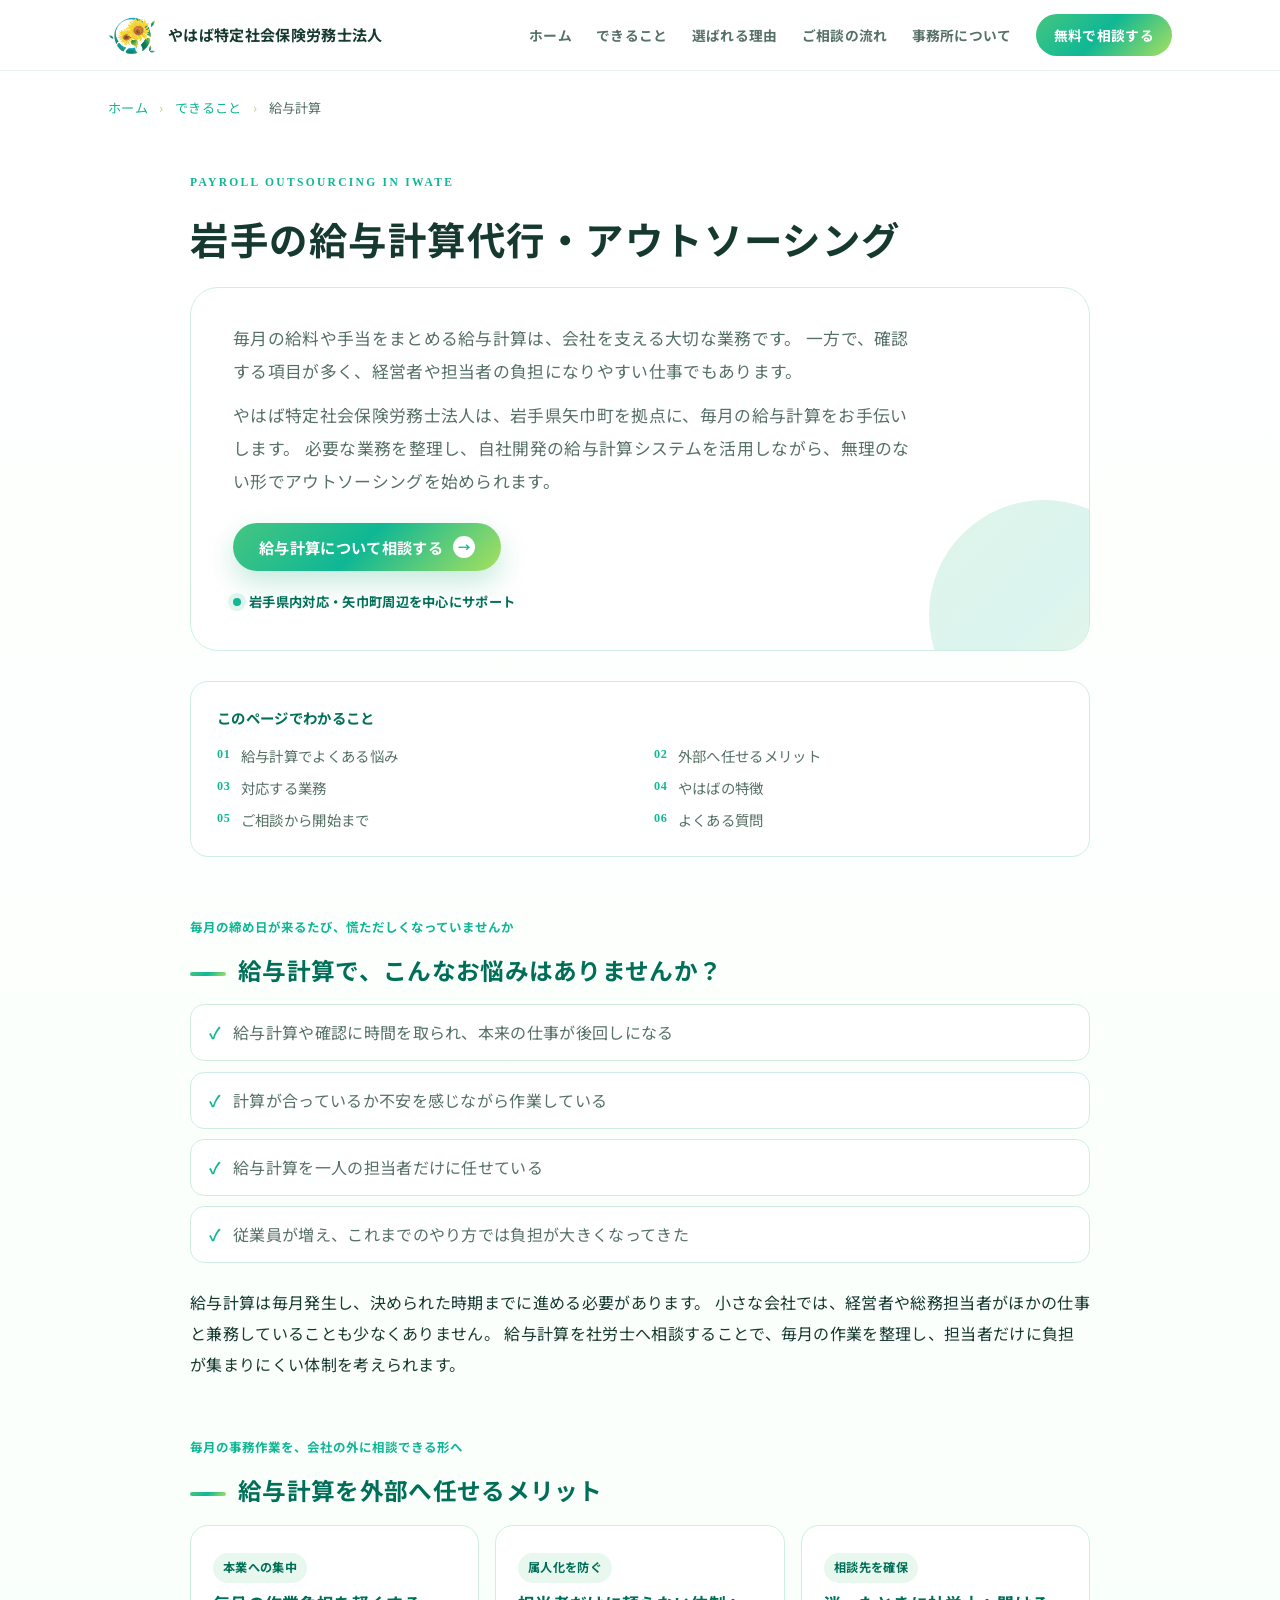
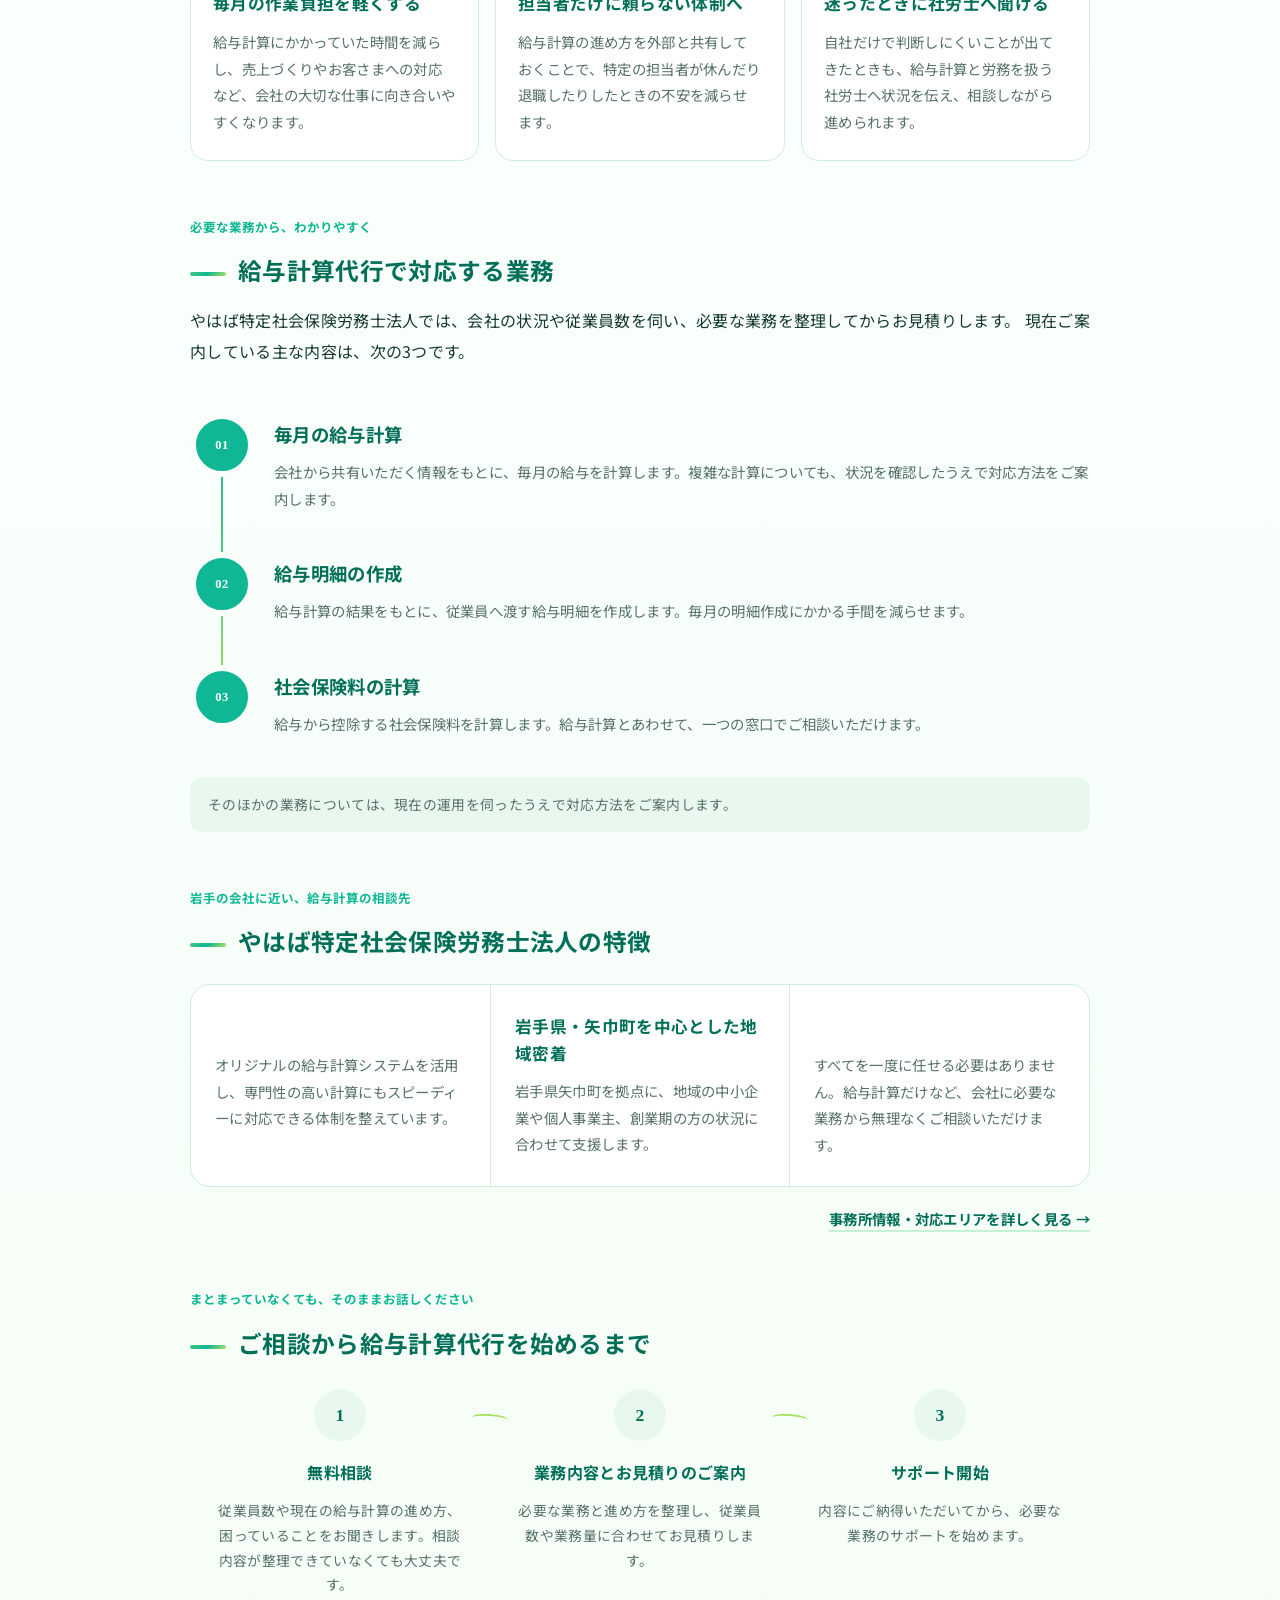
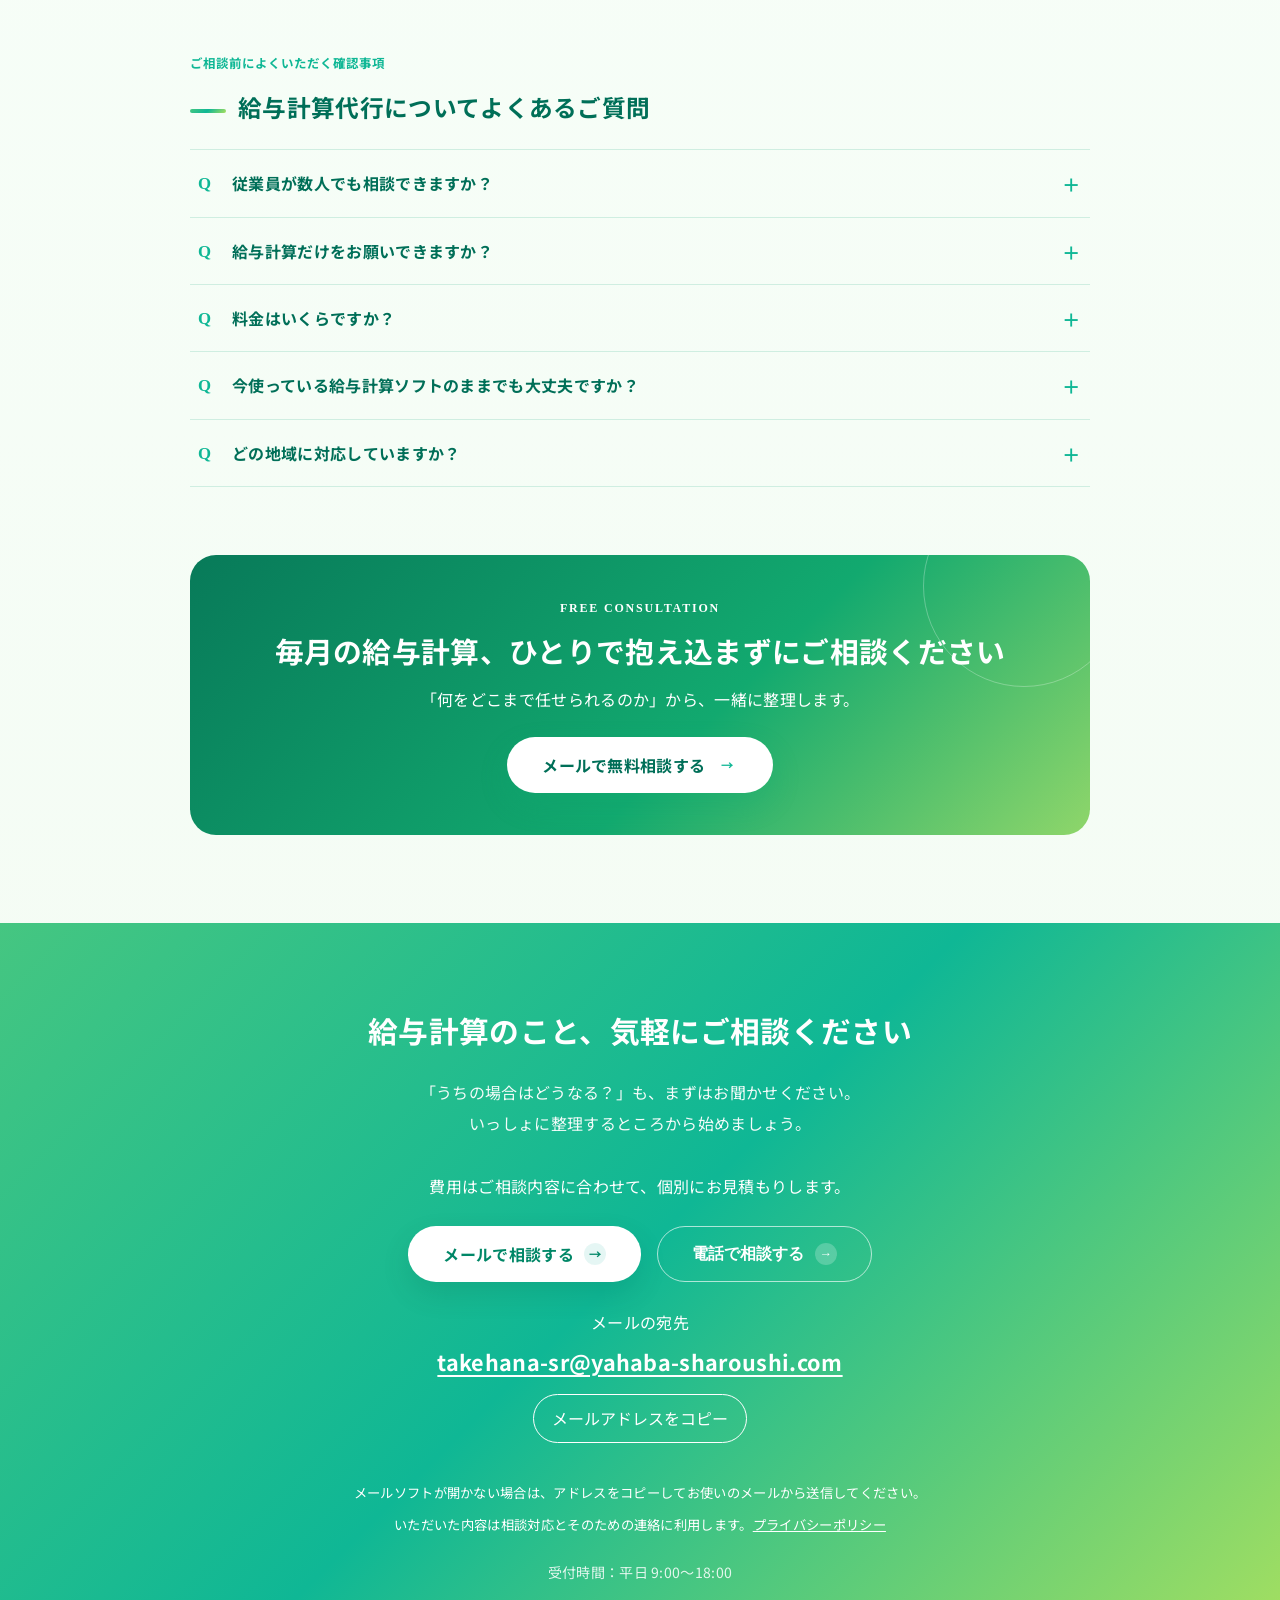
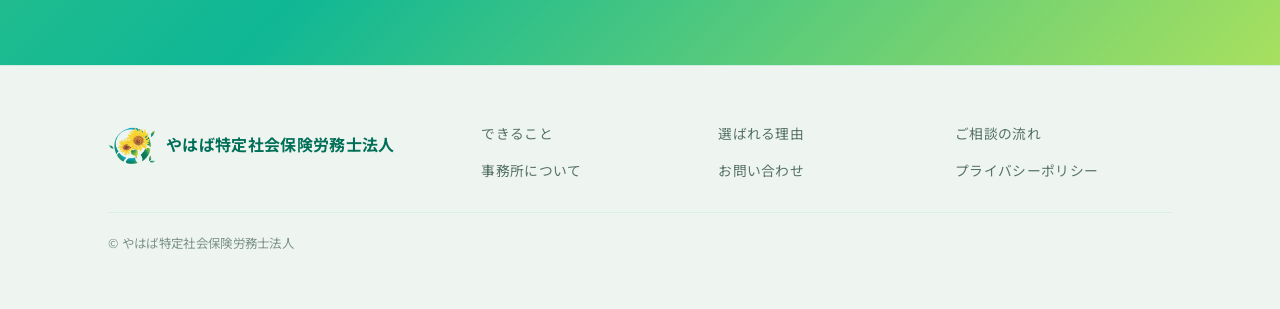
==== commit fd9df3f7: "Update contact email, hide pricing and fix hero animation" ====
--- a/payroll.html
+++ b/payroll.html
@@ -8,7 +8,7 @@
 <link rel="preconnect" href="https://fonts.googleapis.com">
 <link rel="preconnect" href="https://fonts.gstatic.com" crossorigin>
 <link href="https://fonts.googleapis.com/css2?family=Noto+Sans+JP:wght@400;500;700&display=swap" rel="stylesheet">
-<link rel="stylesheet" href="style.css">
+<link rel="stylesheet" href="style.css?v=20261026-1">
 <link rel="icon" href="favicon.ico?v=20260910-3" sizes="any">
 <link rel="icon" type="image/png" sizes="32x32" href="favicon-32.png?v=20260910-3">
 <link rel="apple-touch-icon" sizes="180x180" href="apple-touch-icon.png?v=20260910-3">
@@ -27,7 +27,6 @@
       <a href="index.html#services">できること</a>
       <a href="index.html#reasons">選ばれる理由</a>
       <a href="index.html#flow">ご相談の流れ</a>
-      <a href="index.html#plans">料金プラン</a>
       <a href="index.html#about">事務所について</a>
       <a href="index.html#contact" class="nav__cta">無料で相談する</a>
     </nav>
@@ -62,8 +61,7 @@
           必要な業務を整理し、自社開発の給与計算システムを活用しながら、無理のない形でアウトソーシングを始められます。
         </p>
         <div class="payroll-hero__actions">
-          <a href="mailto:info@yahaba-sharoushi.com" class="btn btn--primary">給与計算について相談する</a>
-          <a class="payroll-text-link" href="index.html#plans">料金の考え方を見る</a>
+          <a href="mailto:takehana-sr@yahaba-sharoushi.com" class="btn btn--primary">給与計算について相談する</a>
         </div>
         <p class="payroll-hero__area">岩手県内対応・矢巾町周辺を中心にサポート</p>
       </div>
@@ -76,7 +74,6 @@
           <li><a href="#services-detail">対応する業務</a></li>
           <li><a href="#strengths">やはばの特徴</a></li>
           <li><a href="#start-flow">ご相談から開始まで</a></li>
-          <li><a href="#price">料金の考え方</a></li>
           <li><a href="#faq">よくある質問</a></li>
         </ol>
       </nav>
@@ -200,7 +197,7 @@
         </ol>
       </section>
 
-      <section id="price" class="payroll-section">
+      <section id="price" class="payroll-section" hidden data-pricing-hidden>
         <p class="payroll-section__kicker">会社ごとに必要な業務が違うから、個別にご案内します</p>
         <h2>給与計算代行の料金について</h2>
         <div class="payroll-price">
@@ -209,7 +206,6 @@
             <p class="payroll-price__value"><span>月額</span> 要お見積り</p>
           </div>
           <p>料金は、従業員数や業務量などを確認したうえでご案内します。ご相談は無料ですので、まずは現在の状況をお聞かせください。</p>
-          <a class="payroll-text-link" href="index.html#plans">料金プランを見る</a>
         </div>
       </section>
 
@@ -227,7 +223,7 @@
           </details>
           <details>
             <summary>料金はいくらですか？</summary>
-            <p>従業員数や業務量によって異なるため、個別にお見積りします。ご相談はいつでも無料です。</p>
+            <p>従業員数や業務量によって異なるため、個別にお見積もりします。ご相談はいつでも無料です。</p>
           </details>
           <details>
             <summary>今使っている給与計算ソフトのままでも大丈夫ですか？</summary>
@@ -244,7 +240,7 @@
         <p class="payroll-mini-cta__eyebrow">Free consultation</p>
         <h2>毎月の給与計算、ひとりで抱え込まずにご相談ください</h2>
         <p>「何をどこまで任せられるのか」から、一緒に整理します。</p>
-        <a href="mailto:info@yahaba-sharoushi.com" class="btn btn--primary btn--lg">メールで無料相談する</a>
+        <a href="mailto:takehana-sr@yahaba-sharoushi.com" class="btn btn--primary btn--lg">メールで無料相談する</a>
       </aside>
     </article>
   </div>
@@ -257,13 +253,14 @@
         「うちの場合はどうなる？」も、まずはお聞かせください。<br>
         いっしょに整理するところから始めましょう。
       </p>
+      <p class="cta__estimate">費用はご相談内容に合わせて、個別にお見積もりします。</p>
       <div class="cta__actions">
-        <a href="mailto:info@yahaba-sharoushi.com" class="btn btn--white btn--lg">メールで相談する</a>
+        <a href="mailto:takehana-sr@yahaba-sharoushi.com" class="btn btn--white btn--lg">メールで相談する</a>
         <button type="button" class="btn btn--outline btn--lg phone-modal-open">電話で相談する</button>
       </div>
             <div class="contact-email">
         <p>メールの宛先</p>
-        <a class="contact-email__address" href="mailto:info@yahaba-sharoushi.com">info@yahaba-sharoushi.com</a>
+        <a class="contact-email__address" href="mailto:takehana-sr@yahaba-sharoushi.com">takehana-sr@yahaba-sharoushi.com</a>
         <button type="button" class="contact-email__copy" data-copy-email>メールアドレスをコピー</button>
         <p class="contact-email__status" role="status" aria-live="polite"></p>
         <p class="contact-email__note">メールソフトが開かない場合は、アドレスをコピーしてお使いのメールから送信してください。</p>
@@ -285,7 +282,6 @@
       <a href="index.html#services">できること</a>
       <a href="index.html#reasons">選ばれる理由</a>
       <a href="index.html#flow">ご相談の流れ</a>
-      <a href="index.html#plans">料金プラン</a>
       <a href="index.html#about">事務所について</a>
       <a href="index.html#contact">お問い合わせ</a>
       <a href="privacy.html">プライバシーポリシー</a>
@@ -307,6 +303,6 @@
   </div>
 </div>
 
-<script src="script.js"></script>
+<script src="script.js?v=20261026-1"></script>
 </body>
 </html>
--- a/style.css
+++ b/style.css
@@ -1231,11 +1231,11 @@
   opacity:0;
   overflow:hidden!important;
   transform:translateY(18px) scale(.985);
-  animation:heroPhotoCrossFade 18s ease-in-out infinite!important;
-}
-.hero__photo--large{animation-delay:-1.44s!important;}
-.hero__photo--small{animation-delay:4.56s!important;}
-.hero__photo--thin{animation-delay:10.56s!important;}
+  animation:heroPhotoCrossFade 9s ease-in-out infinite!important;
+}
+.hero__photo--large{animation-delay:-0.72s!important;}
+.hero__photo--small{animation-delay:2.28s!important;}
+.hero__photo--thin{animation-delay:5.28s!important;}
 .hero__photo::after{
   background:linear-gradient(180deg,rgba(255,255,255,.03) 35%,rgba(0,111,88,.18))!important;
 }
@@ -2685,11 +2685,20 @@
 @media (max-width:640px) and (orientation:portrait){
   .floating-cta.hero-in-view{opacity:0!important;visibility:hidden;pointer-events:none;}
 }
-/* 最初の相談写真は初期表示から見せる。動きを抑える設定でも同じ写真を表示。 */
-@media (prefers-reduced-motion: reduce){
-  .hero__photo{animation:none!important;opacity:0!important;transform:none!important;filter:none!important;}
-  .hero__photo--large{opacity:1!important;}
-  .hero__photo img{animation:none!important;}
+/* トップ画像：入口 → 事務所内 → 外観。3秒間隔、ぼかしながらフェード。 */
+.hero .hero__photo{
+  animation:heroPhotoSoftFade 9s linear infinite!important;
+  transform:none!important;
+  will-change:opacity,filter;
+}
+.hero .hero__photo--large{animation-delay:-.75s!important;}
+.hero .hero__photo--small{animation-delay:2.25s!important;}
+.hero .hero__photo--thin{animation-delay:5.25s!important;}
+.hero .hero__photo img{animation:none!important;transform:none!important;}
+@keyframes heroPhotoSoftFade{
+  0%{opacity:0;filter:blur(8px);}
+  8.333%,33.333%{opacity:1;filter:blur(0);}
+  41.667%,100%{opacity:0;filter:blur(8px);}
 }
 
 /* MESSAGE：相談風景の二人を中心に拡大表示 */
@@ -2704,4 +2713,48 @@
 .contact-email__copy:focus-visible{outline:3px solid currentColor;outline-offset:4px;}
 .contact-email__status{min-height:1.8em;font-size:.86rem;margin-top:6px;}
 .contact-email__note{font-size:.83rem;margin-top:8px;line-height:1.8;}
-.contact-email__note a{text-decoration:underline;}+.contact-email__note a{text-decoration:underline;}
+/* 2026-10-26: 料金を一時非表示。将来の再掲載用にHTMLは保持。 */
+[data-pricing-hidden][hidden]{display:none!important;}
+.cta__estimate{margin:18px 0 24px;line-height:1.9;}
+/* 古い複数の登場アニメーションを解除し、上から順に表示する。 */
+.hero .hero__body, .hero .hero__body > *, .hero .hero__body .hero__lead span,
+.hero .hero__body .hero__title > span, .hero .hero__body .hero__msgline,
+.hero .hero__body .hero__points li, .hero .hero__body .hero__actions .btn{
+  animation:none!important;opacity:1!important;transform:none!important;filter:none!important;
+}
+.hero .hero__body .hero__lead,
+.hero .hero__body .hero__title > span,
+.hero .hero__body .hero__msgline,
+.hero .hero__body .hero__actions,
+.hero .hero__body .hero__points{
+  animation:none!important;
+}
+.hero .hero__body .hero__lead{--hero-delay:0s;margin-bottom:22px!important;}
+.hero .hero__body .hero__title{margin-bottom:24px!important;}
+.hero .hero__body .hero__title > span:nth-child(1){--hero-delay:.2s;}
+.hero .hero__body .hero__title > span:nth-child(2){--hero-delay:.4s;}
+.hero .hero__body .hero__message{line-height:1.85!important;margin-bottom:24px!important;}
+.hero .hero__body .hero__msgline:nth-child(1){--hero-delay:.65s;}
+.hero .hero__body .hero__msgline:nth-child(2){--hero-delay:.8s;}
+.hero .hero__body .hero__msgline:nth-child(3){--hero-delay:.95s;}
+.hero .hero__body .hero__msgline:nth-child(4){--hero-delay:1.1s;}
+.hero .hero__body .hero__msgline:nth-child(5){--hero-delay:1.3s;margin-top:16px;}
+.hero .hero__body .hero__msgline:nth-child(6){--hero-delay:1.45s;}
+.hero .hero__body .hero__actions{--hero-delay:1.65s;margin-bottom:22px!important;}
+.hero .hero__body .hero__points{--hero-delay:1.85s;}
+@keyframes heroOrderedReveal{from{opacity:0;}to{opacity:1;}}
+@media(max-width:640px) and (orientation:portrait){
+  .hero .hero__body .hero__points{--hero-delay:1.65s;margin-bottom:22px!important;}
+  .hero .hero__body .hero__actions{--hero-delay:1.85s;}
+}
+/* OSの動作軽減設定でも写真は循環。位置移動やズームは行わない。 */
+.hero .hero__visual .hero__photo{
+  animation:none!important;transform:none!important;opacity:0!important;filter:blur(8px)!important;
+  transition:opacity .75s ease,filter .75s ease!important;pointer-events:none;
+}
+.hero .hero__visual .hero__photo.is-active{opacity:1!important;filter:blur(0)!important;}
+.hero .hero__visual .hero__photo img{animation:none!important;transform:none!important;}
+
+.hero .hero__body .hero-reveal-item:not(.is-revealed){animation:none!important;opacity:0!important;transition:none!important;}
+.hero .hero__body .hero-reveal-item.is-revealed{opacity:1!important;transition:opacity .55s ease!important;}
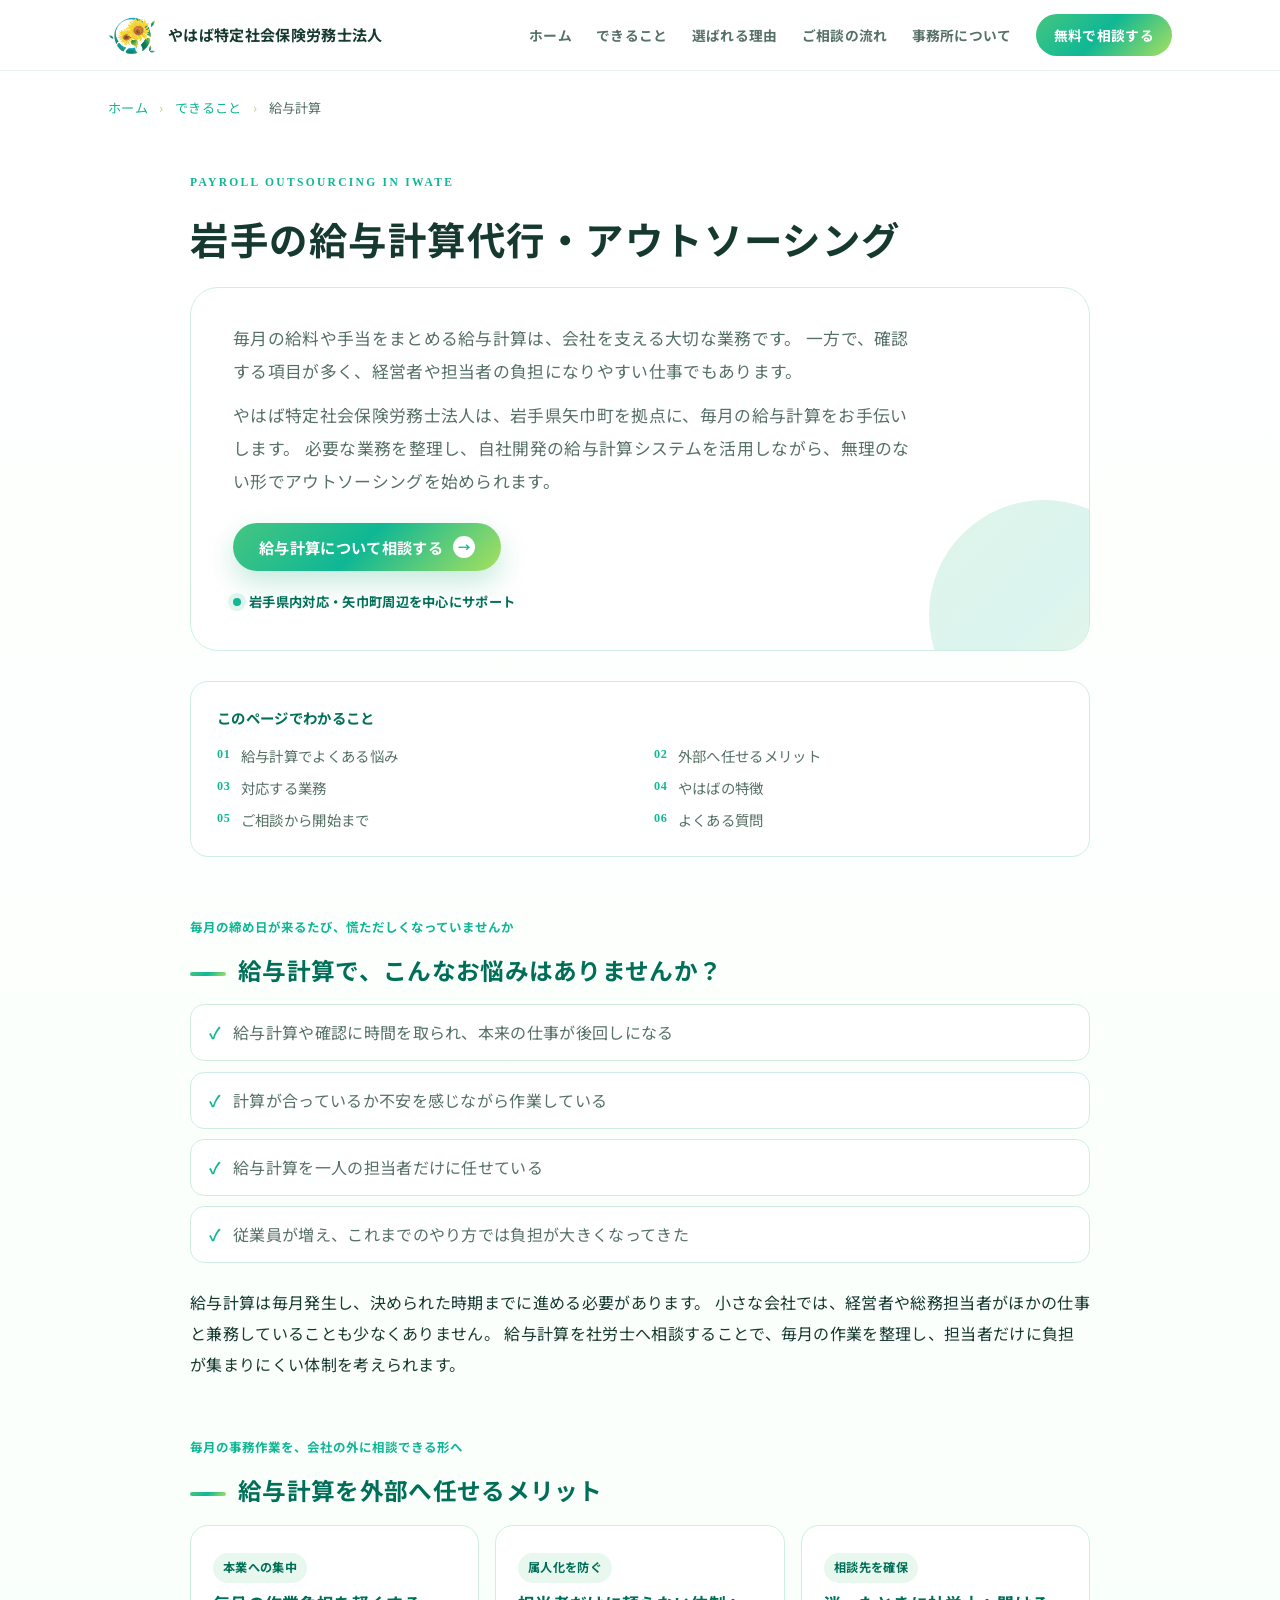
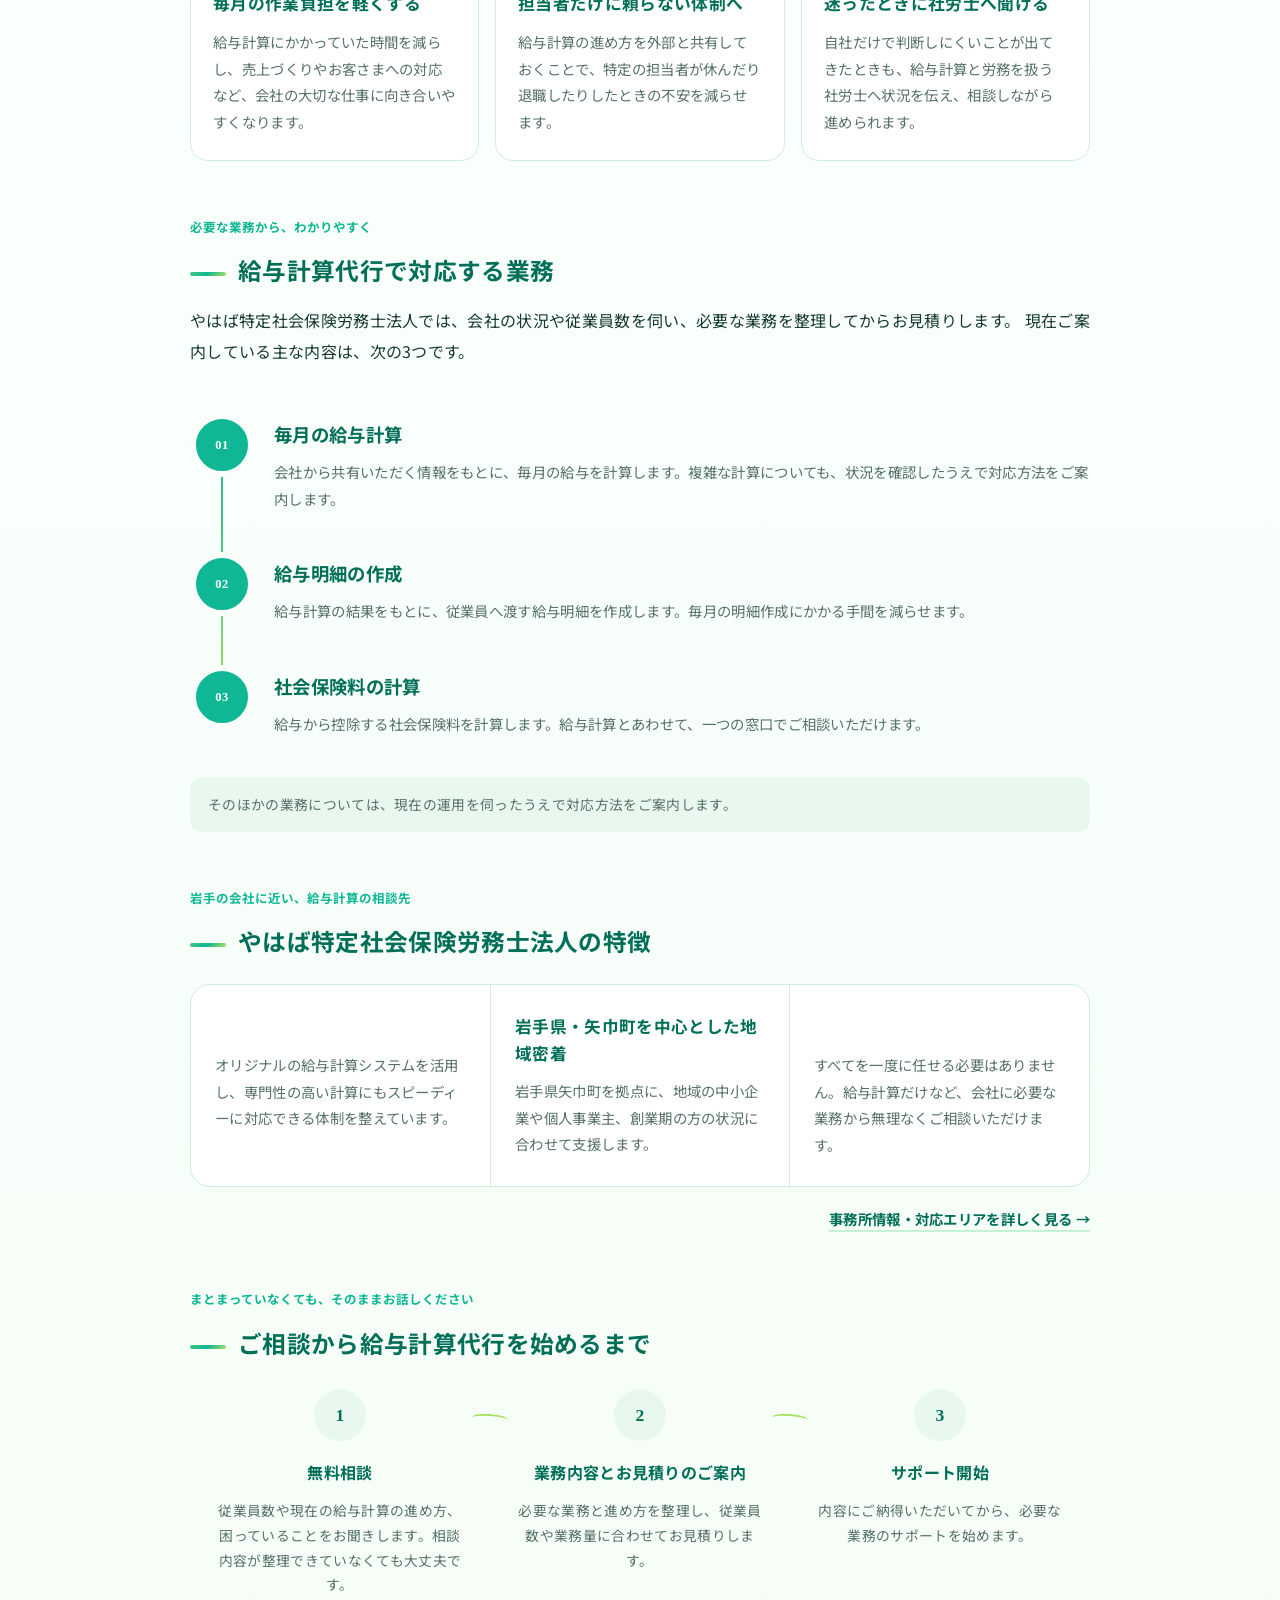
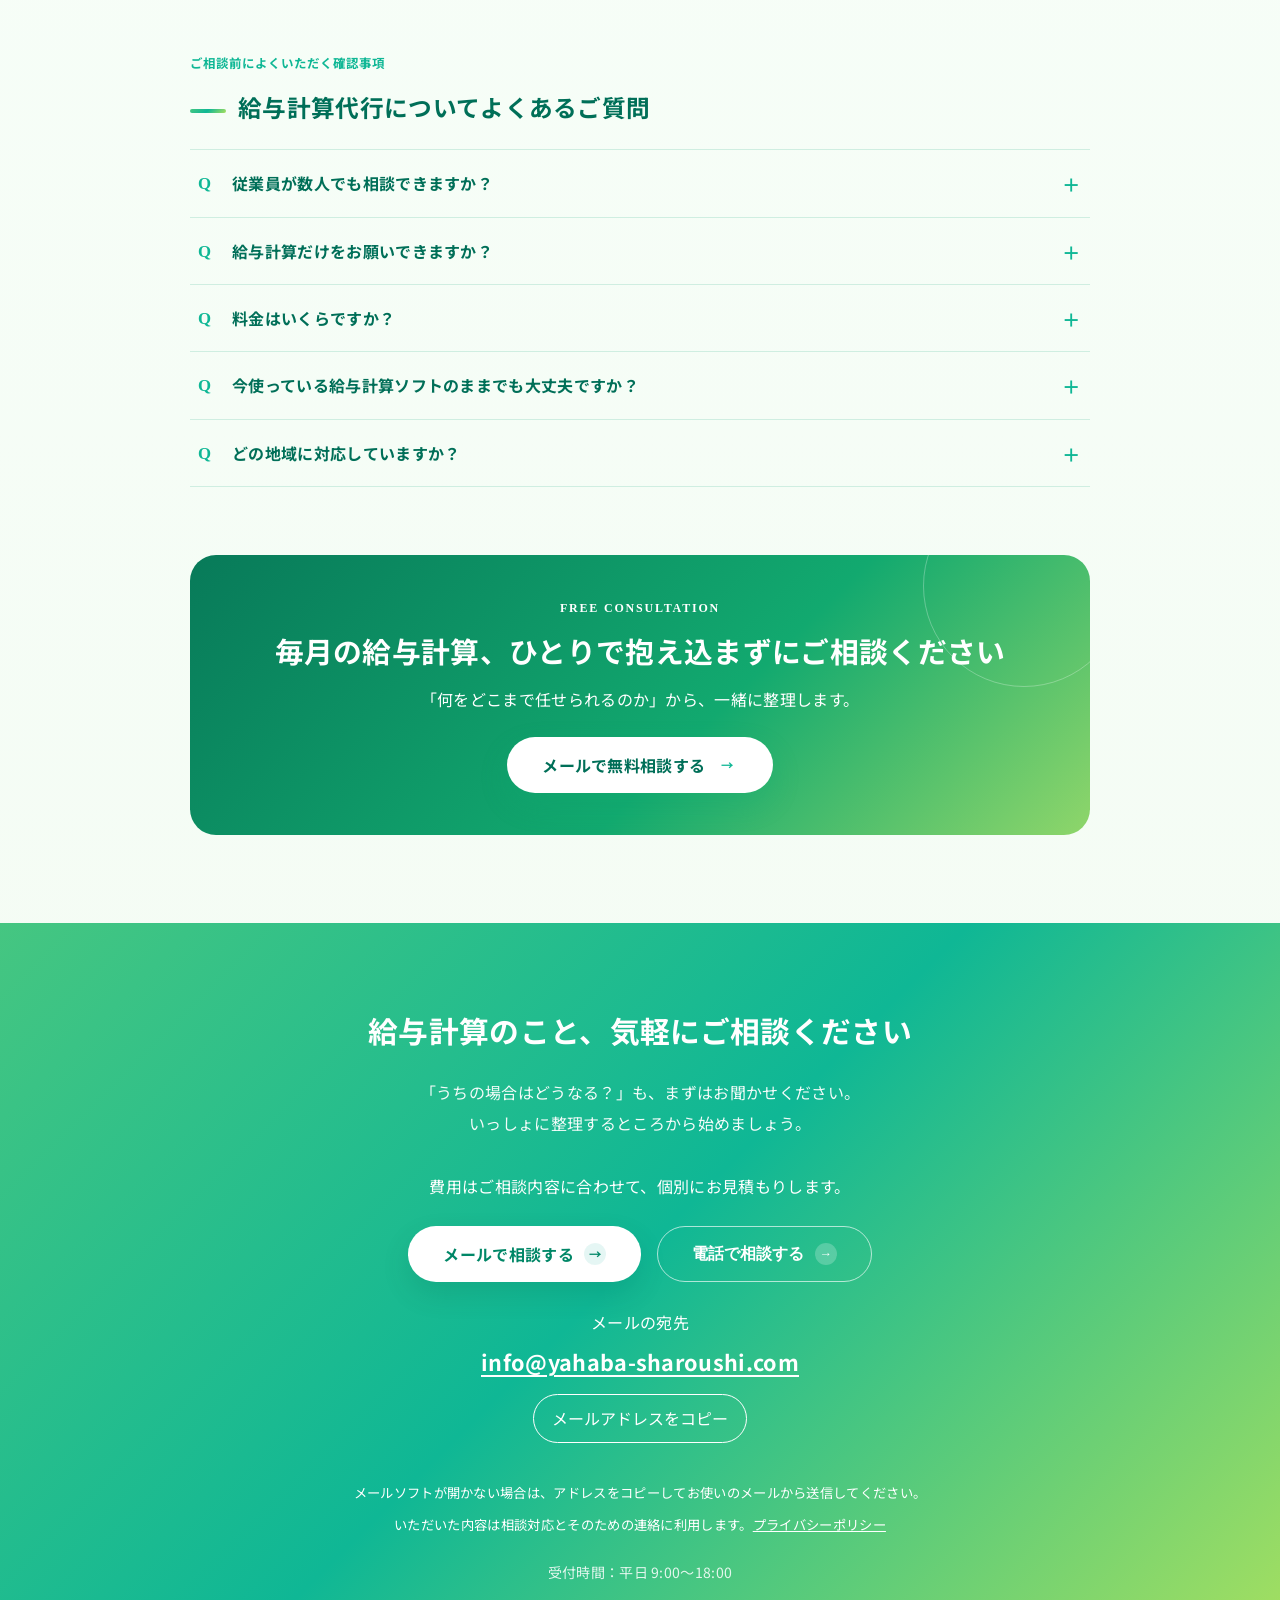
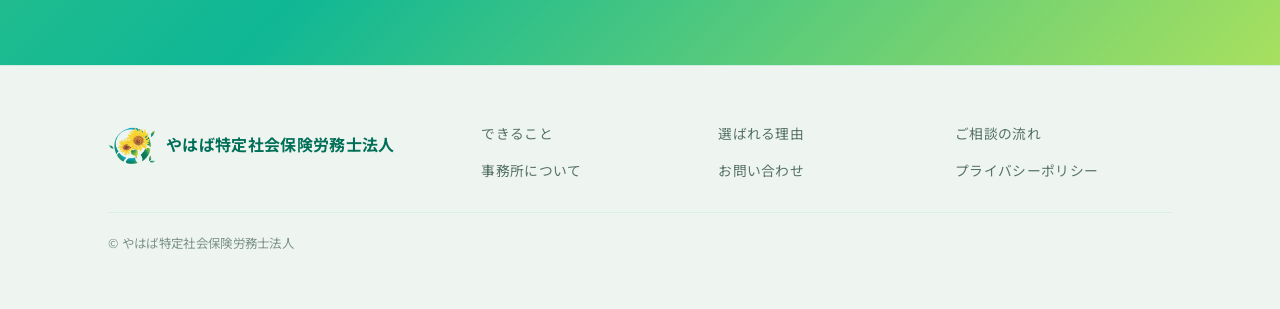
==== commit 51a556aa: "Correct fax number, representative name and contact email" ====
--- a/payroll.html
+++ b/payroll.html
@@ -61,7 +61,7 @@
           必要な業務を整理し、自社開発の給与計算システムを活用しながら、無理のない形でアウトソーシングを始められます。
         </p>
         <div class="payroll-hero__actions">
-          <a href="mailto:takehana-sr@yahaba-sharoushi.com" class="btn btn--primary">給与計算について相談する</a>
+          <a href="mailto:info@yahaba-sharoushi.com" class="btn btn--primary">給与計算について相談する</a>
         </div>
         <p class="payroll-hero__area">岩手県内対応・矢巾町周辺を中心にサポート</p>
       </div>
@@ -240,7 +240,7 @@
         <p class="payroll-mini-cta__eyebrow">Free consultation</p>
         <h2>毎月の給与計算、ひとりで抱え込まずにご相談ください</h2>
         <p>「何をどこまで任せられるのか」から、一緒に整理します。</p>
-        <a href="mailto:takehana-sr@yahaba-sharoushi.com" class="btn btn--primary btn--lg">メールで無料相談する</a>
+        <a href="mailto:info@yahaba-sharoushi.com" class="btn btn--primary btn--lg">メールで無料相談する</a>
       </aside>
     </article>
   </div>
@@ -255,12 +255,12 @@
       </p>
       <p class="cta__estimate">費用はご相談内容に合わせて、個別にお見積もりします。</p>
       <div class="cta__actions">
-        <a href="mailto:takehana-sr@yahaba-sharoushi.com" class="btn btn--white btn--lg">メールで相談する</a>
+        <a href="mailto:info@yahaba-sharoushi.com" class="btn btn--white btn--lg">メールで相談する</a>
         <button type="button" class="btn btn--outline btn--lg phone-modal-open">電話で相談する</button>
       </div>
             <div class="contact-email">
         <p>メールの宛先</p>
-        <a class="contact-email__address" href="mailto:takehana-sr@yahaba-sharoushi.com">takehana-sr@yahaba-sharoushi.com</a>
+        <a class="contact-email__address" href="mailto:info@yahaba-sharoushi.com">info@yahaba-sharoushi.com</a>
         <button type="button" class="contact-email__copy" data-copy-email>メールアドレスをコピー</button>
         <p class="contact-email__status" role="status" aria-live="polite"></p>
         <p class="contact-email__note">メールソフトが開かない場合は、アドレスをコピーしてお使いのメールから送信してください。</p>
@@ -303,6 +303,6 @@
   </div>
 </div>
 
-<script src="script.js?v=20261026-1"></script>
+<script src="script.js?v=20261027-1"></script>
 </body>
 </html>
